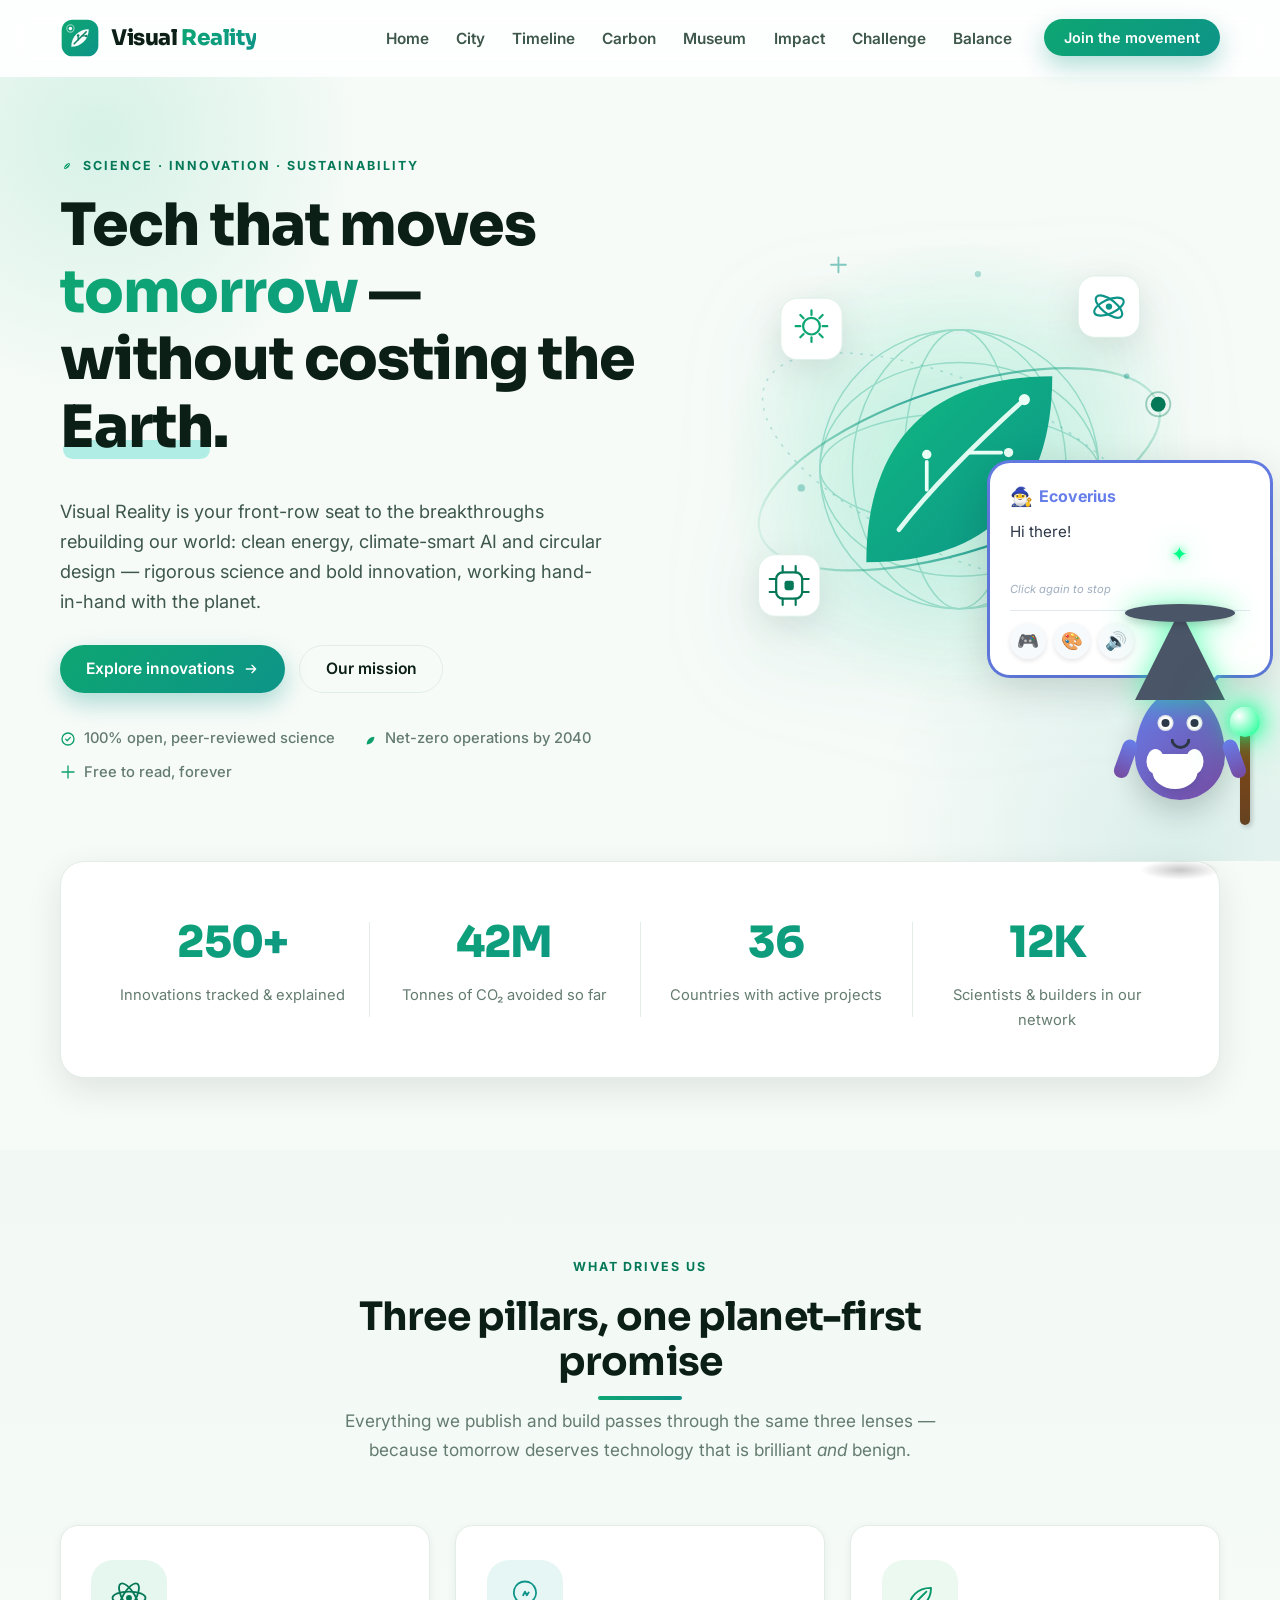
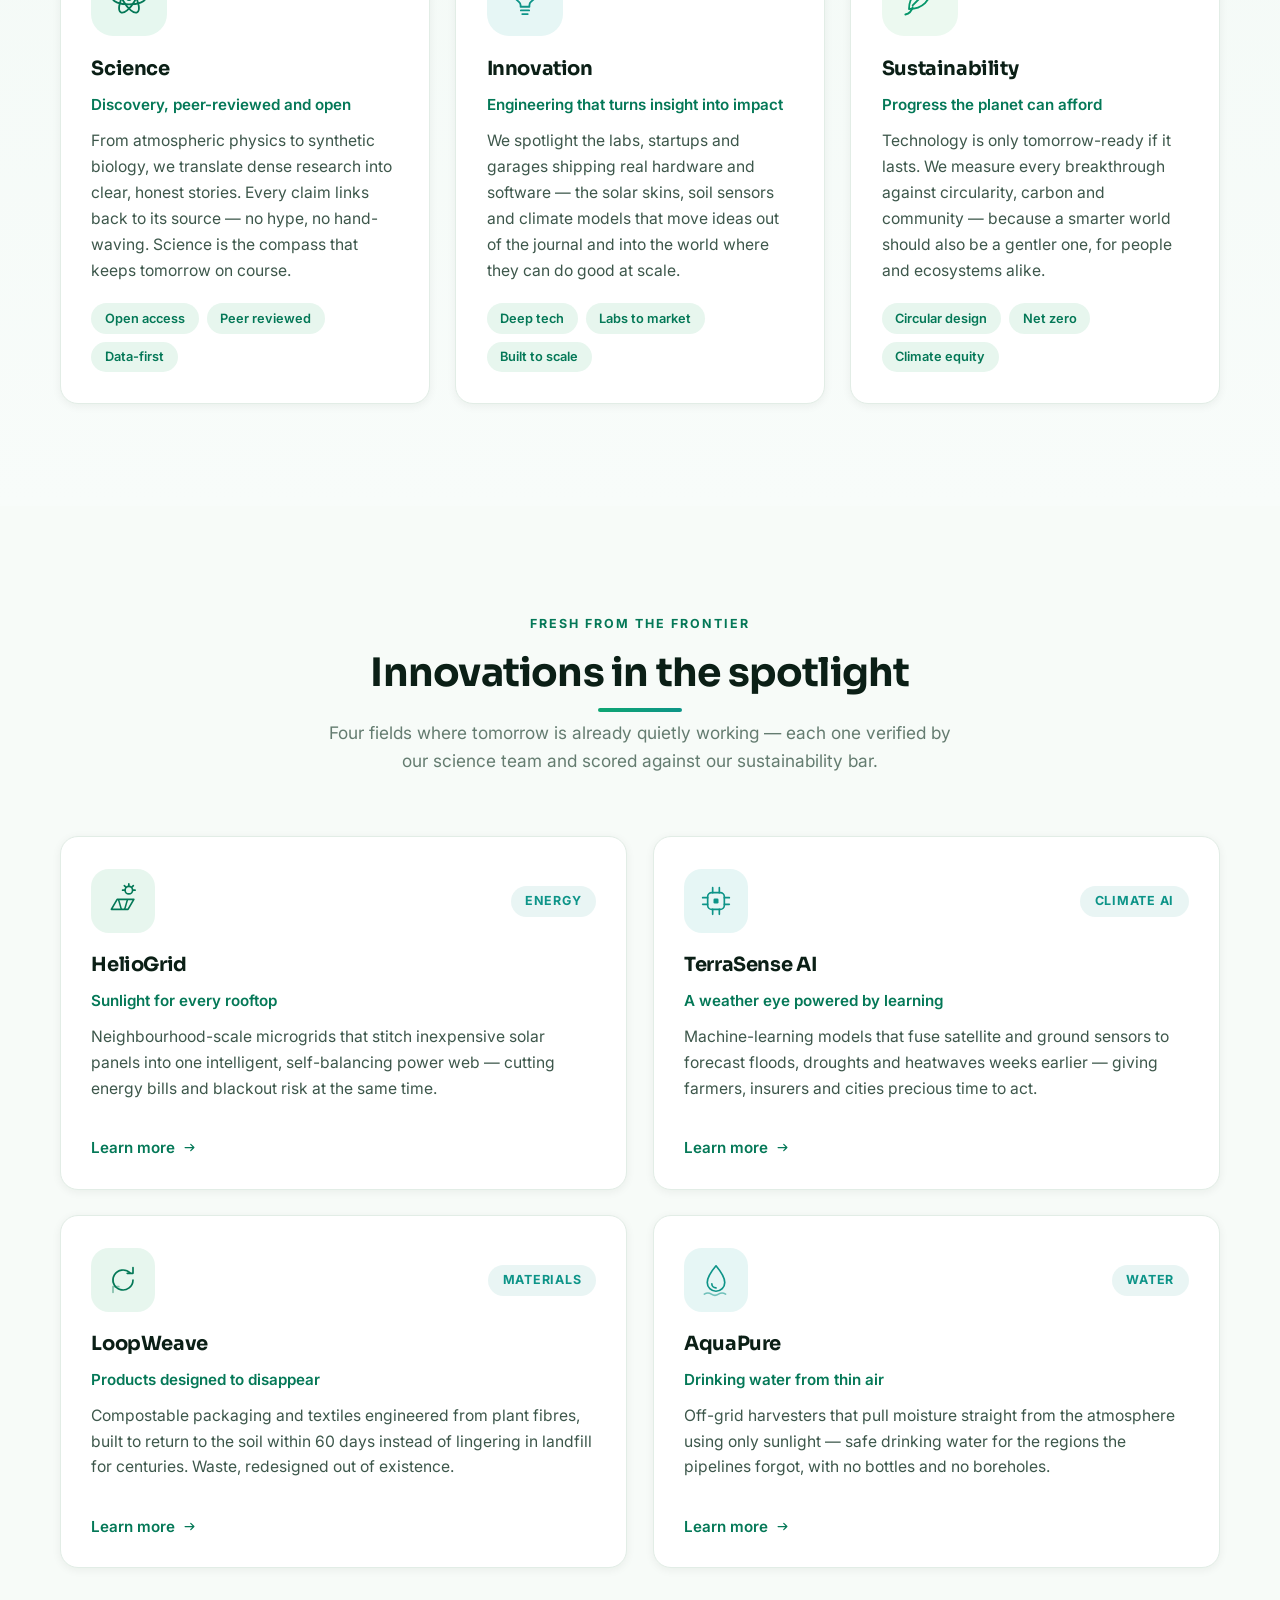
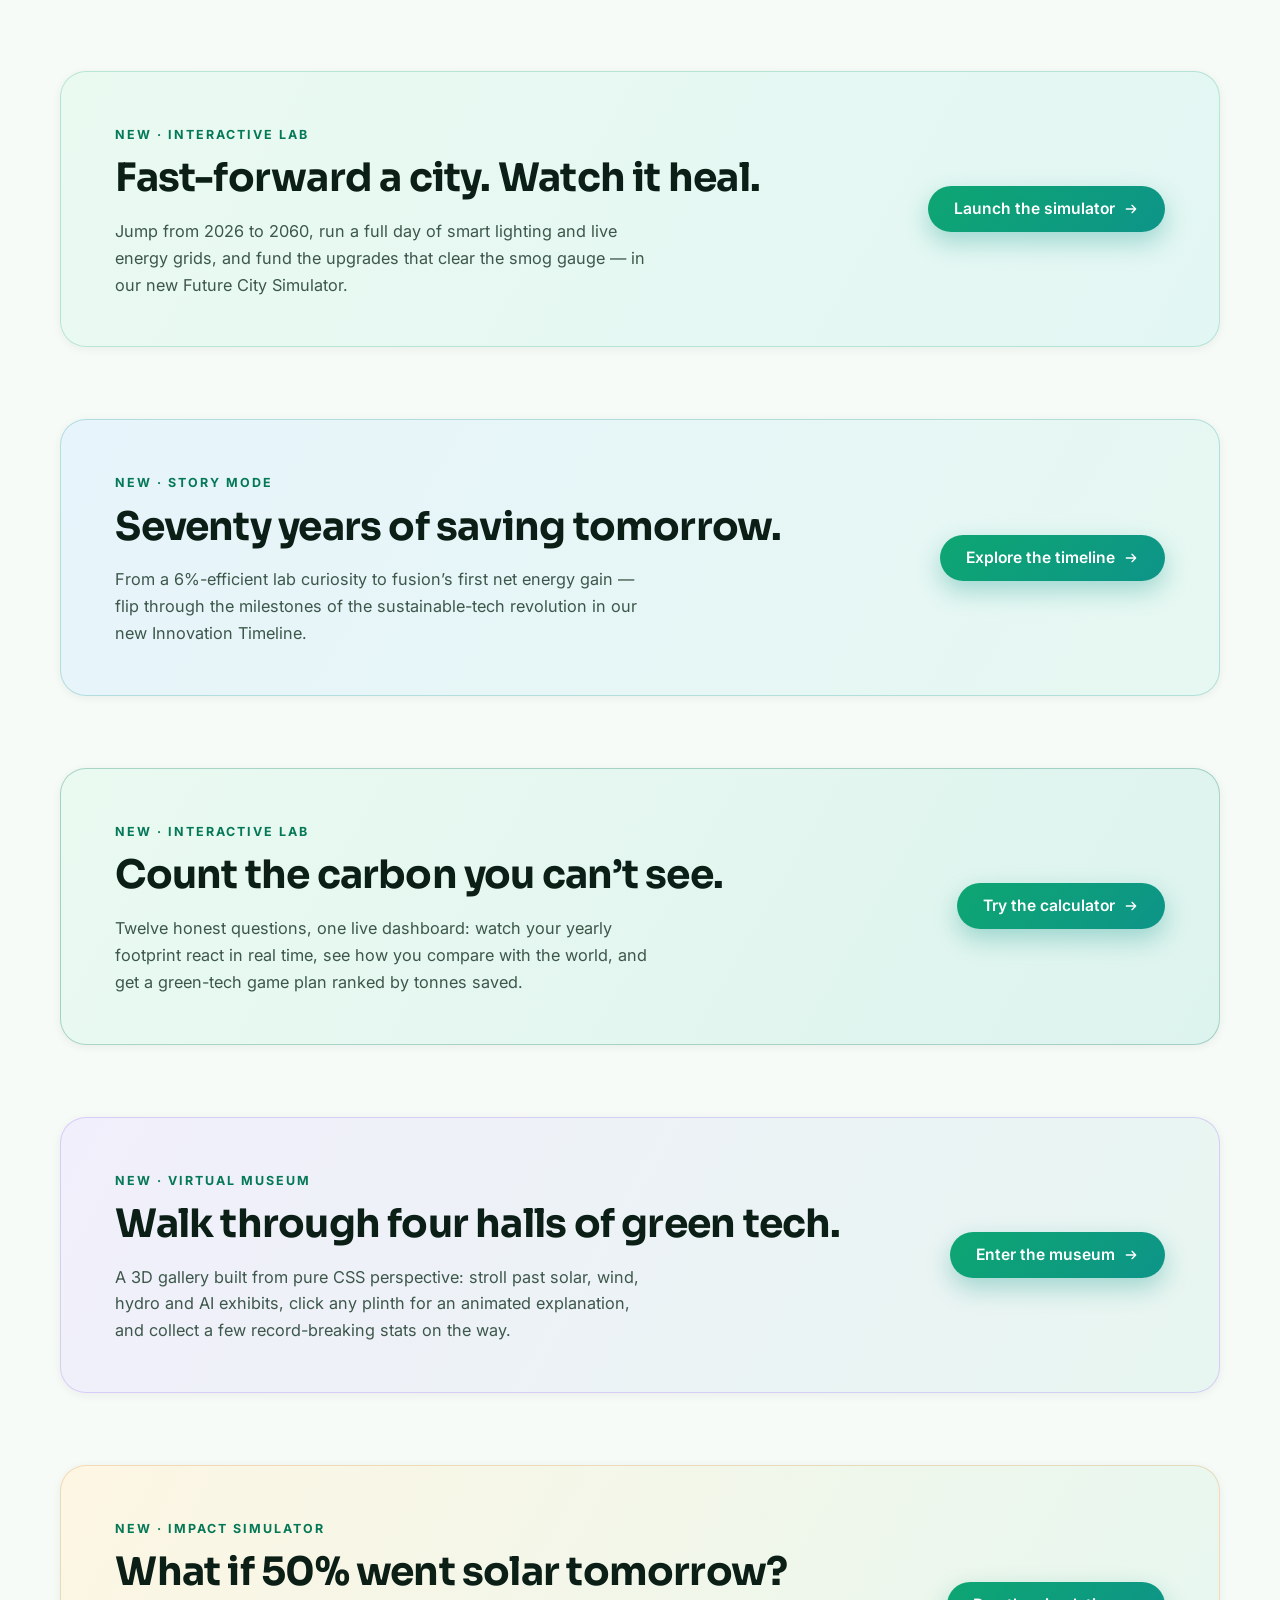
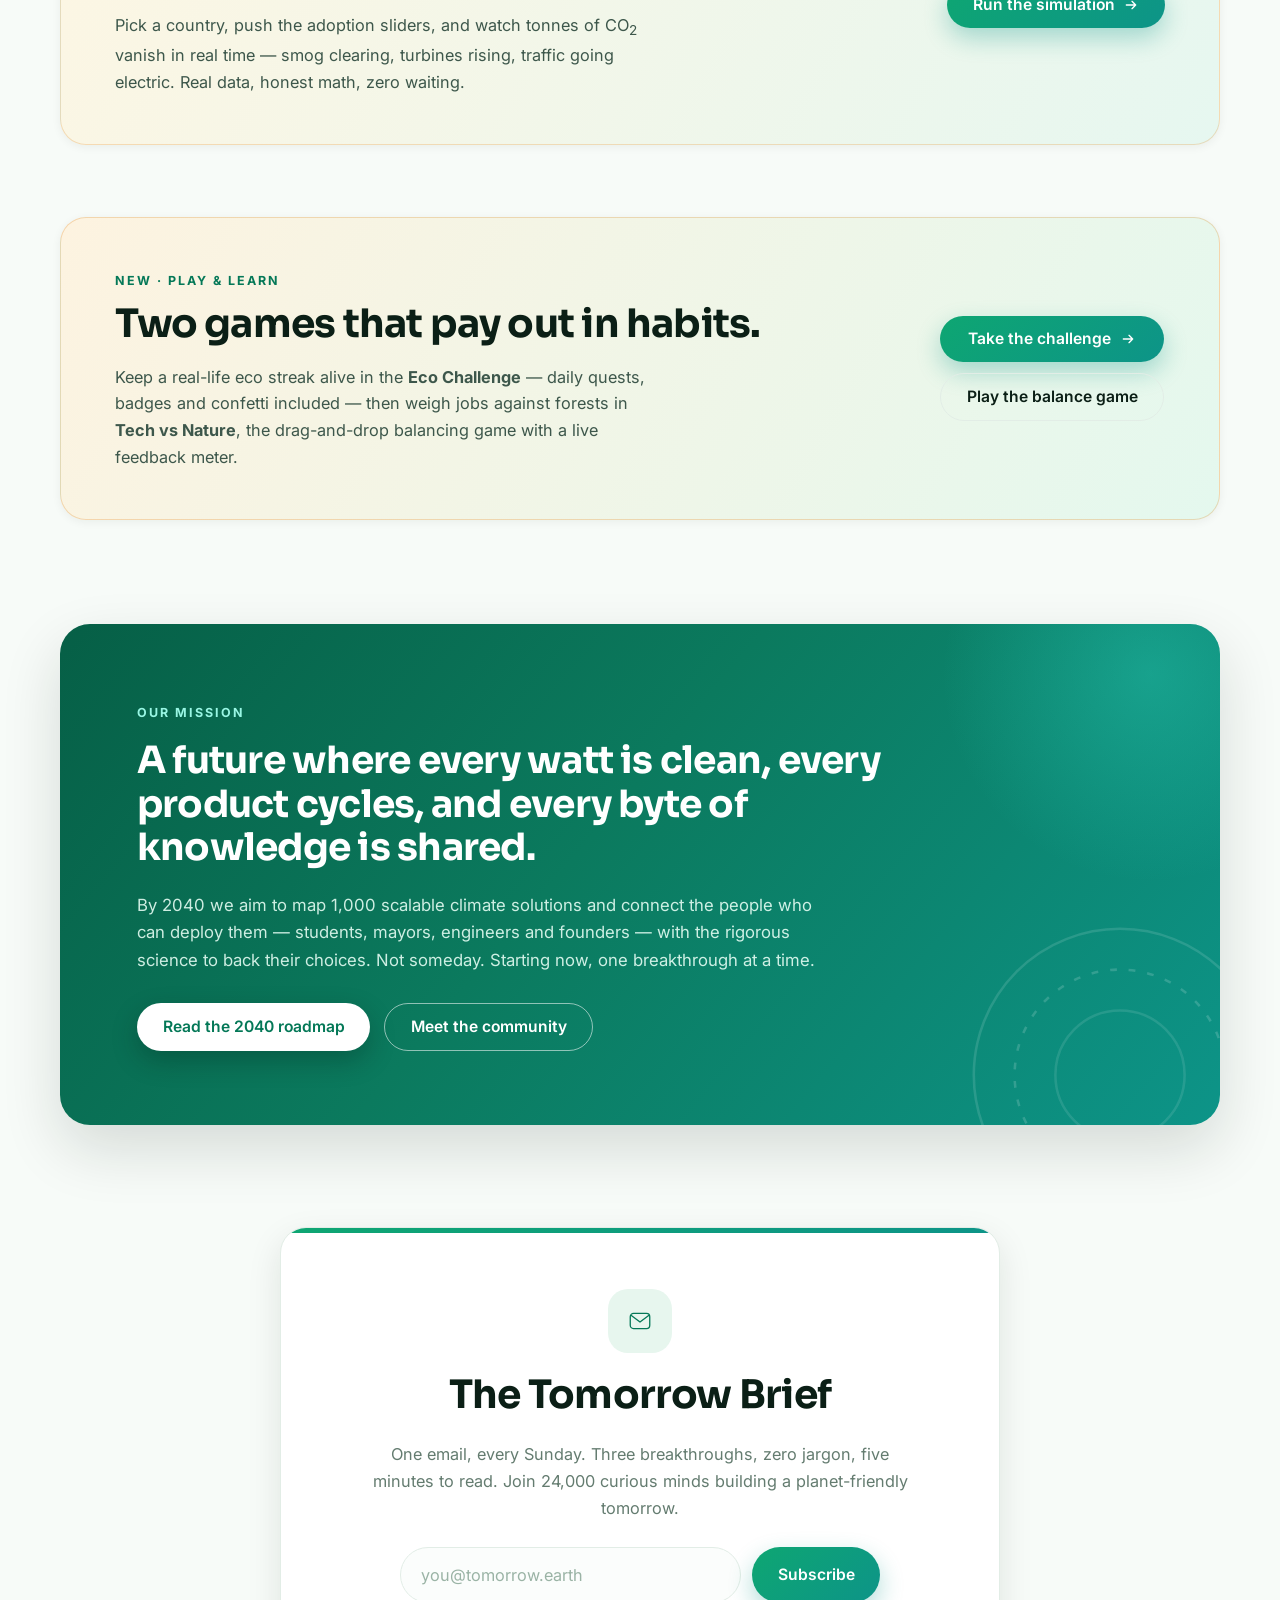
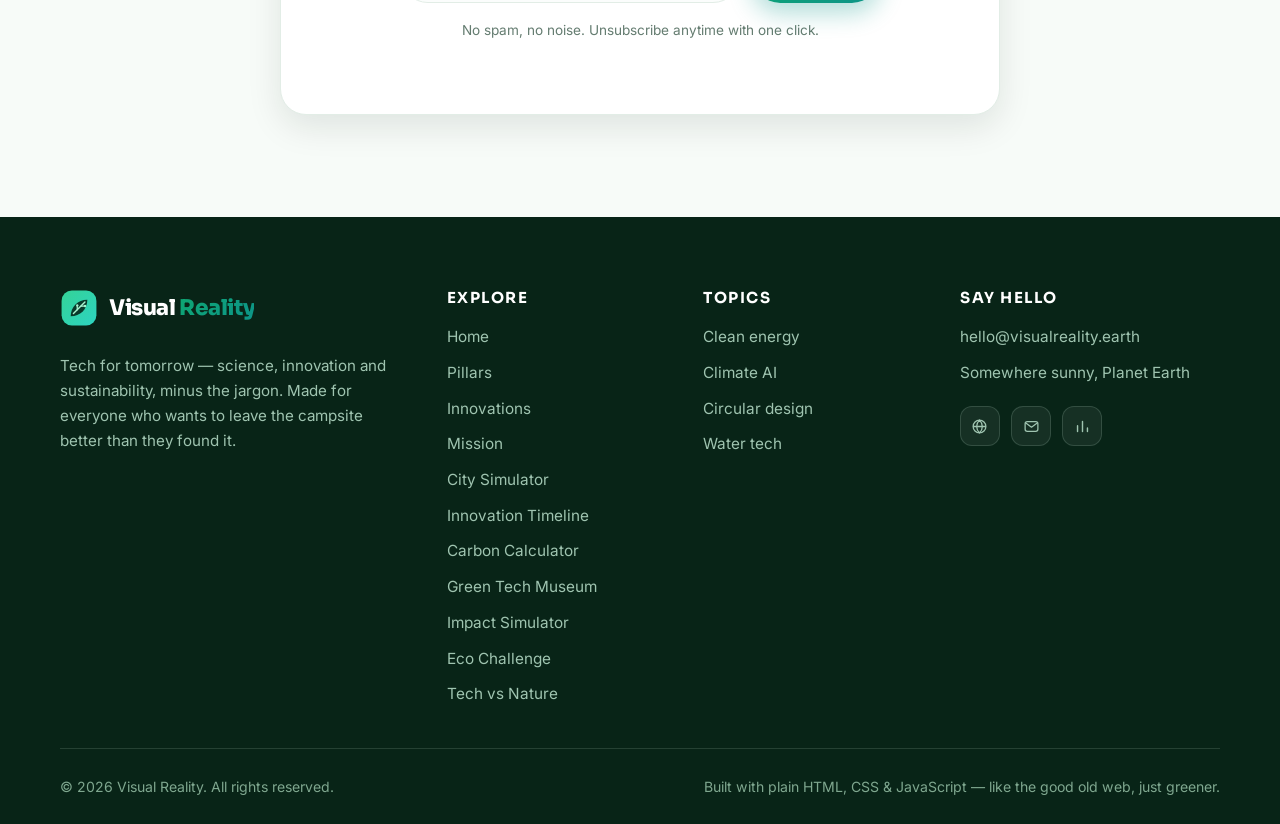
==== public/index.html @ 20e4c76c "3e836462-133b-4c48-84b1-f212361a6a3c" ====
<!DOCTYPE html>
<html lang="en">
<head>
  <meta charset="UTF-8" />
  <meta name="viewport" content="width=device-width, initial-scale=1.0" />
  <title>Visual Reality — Tech for Tomorrow | Science, Innovation &amp; Sustainability</title>
  <meta name="description" content="Visual Reality spotlights the breakthroughs in clean energy, climate-smart AI and circular design where science, innovation and sustainability meet. Tech for tomorrow — without costing the Earth." />
  <link rel="icon" href="data:image/svg+xml,%3Csvg xmlns='http://www.w3.org/2000/svg' viewBox='0 0 48 48'%3E%3Cdefs%3E%3ClinearGradient id='g' x1='4' y1='4' x2='44' y2='44' gradientUnits='userSpaceOnUse'%3E%3Cstop stop-color='%230ea672'/%3E%3Cstop offset='1' stop-color='%230d9488'/%3E%3C/linearGradient%3E%3C/defs%3E%3Crect x='2' y='2' width='44' height='44' rx='13' fill='url(%23g)'/%3E%3Cpath d='M13.5 34.5C13.5 22.5 22.5 13.5 34.5 13.5C34.5 25.5 25.5 34.5 13.5 34.5Z' fill='%23ffffff'/%3E%3Cpath d='M17 31C21.5 26.5 27 21 31.5 16.5' stroke='%230b8266' stroke-width='1.8' stroke-linecap='round' fill='none'/%3E%3Cpath d='M21.8 26.2V22.4' stroke='%230b8266' stroke-width='1.6' stroke-linecap='round'/%3E%3Ccircle cx='21.8' cy='20.9' r='1.5' fill='%230b8266'/%3E%3Cpath d='M26.5 21.5H30' stroke='%230b8266' stroke-width='1.6' stroke-linecap='round'/%3E%3Ccircle cx='31.6' cy='21.5' r='1.5' fill='%230b8266'/%3E%3C/svg%3E" />
  <link rel="preconnect" href="https://fonts.googleapis.com" />
  <link rel="preconnect" href="https://fonts.gstatic.com" crossorigin />
  <link href="https://fonts.googleapis.com/css2?family=Inter:wght@400;500;600;700&family=Sora:wght@600;700;800&display=swap" rel="stylesheet" />
  <link rel="stylesheet" href="styles.css" />
  <link rel="stylesheet" href="wizard.css" />
</head>
<body>
  <a class="skip-link" href="#main">Skip to content</a>

  <!-- ======= HEADER ======= -->
  <header class="site-header" id="top">
    <nav class="nav container" aria-label="Main navigation">
      <a class="brand" href="#home" aria-label="Visual Reality home">
        <svg class="logo-mark" width="40" height="40" viewBox="0 0 48 48" fill="none" xmlns="http://www.w3.org/2000/svg" role="img" aria-label="Visual Reality logo — a leaf with circuit veins">
          <defs>
            <linearGradient id="lgBadge" x1="4" y1="4" x2="44" y2="44" gradientUnits="userSpaceOnUse">
              <stop stop-color="#0ea672"/>
              <stop offset="1" stop-color="#0d9488"/>
            </linearGradient>
          </defs>
          <rect x="2" y="2" width="44" height="44" rx="13" fill="url(#lgBadge)"/>
          <path d="M13.5 34.5C13.5 22.5 22.5 13.5 34.5 13.5C34.5 25.5 25.5 34.5 13.5 34.5Z" fill="#ffffff" fill-opacity="0.96"/>
          <path d="M17 31C21.5 26.5 27 21 31.5 16.5" stroke="#0b8266" stroke-width="1.8" stroke-linecap="round" fill="none"/>
          <path d="M21.8 26.2V22.4" stroke="#0b8266" stroke-width="1.6" stroke-linecap="round"/>
          <circle cx="21.8" cy="20.9" r="1.5" fill="#0b8266"/>
          <path d="M26.5 21.5H30" stroke="#0b8266" stroke-width="1.6" stroke-linecap="round"/>
          <circle cx="31.6" cy="21.5" r="1.5" fill="#0b8266"/>
          <circle cx="12.5" cy="12.5" r="2.1" fill="#ffffff"/>
          <circle cx="12.5" cy="12.5" r="4.4" stroke="#ffffff" stroke-opacity="0.55" stroke-width="1.3"/>
        </svg>
        <span class="brand-name">Visual <em>Reality</em></span>
      </a>

      <button class="nav-toggle" type="button" aria-expanded="false" aria-controls="nav-menu" aria-label="Open menu">
        <span class="nav-toggle-bar"></span>
        <span class="nav-toggle-bar"></span>
        <span class="nav-toggle-bar"></span>
      </button>

      <div class="nav-menu" id="nav-menu">
        <ul class="nav-links">
          <li><a href="#home" class="nav-link">Home</a></li>
          <li><a href="city.html" class="nav-link">City</a></li>
          <li><a href="timeline.html" class="nav-link">Timeline</a></li>
          <li><a href="carbon.html" class="nav-link">Carbon</a></li>
          <li><a href="museum.html" class="nav-link">Museum</a></li>
          <li><a href="impact.html" class="nav-link">Impact</a></li>
          <li><a href="challenge.html" class="nav-link">Challenge</a></li>
          <li><a href="balance.html" class="nav-link">Balance</a></li>
        </ul>
        <a href="#subscribe" class="btn btn-primary btn-sm nav-cta">Join the movement</a>
      </div>
    </nav>
  </header>

  <main id="main">
    <!-- ======= HERO ======= -->
    <section class="hero" id="home">
      <div class="container hero-grid">
        <div class="hero-copy">
          <p class="eyebrow reveal">
            <svg width="14" height="14" viewBox="0 0 48 48" fill="none" aria-hidden="true"><path d="M13.5 34.5C13.5 22.5 22.5 13.5 34.5 13.5C34.5 25.5 25.5 34.5 13.5 34.5Z" fill="#0e9f6e"/><path d="M17 31C21.5 26.5 27 21 31.5 16.5" stroke="#ffffff" stroke-width="2.4" stroke-linecap="round" fill="none"/></svg>
            Science &middot; Innovation &middot; Sustainability
          </p>
          <h1 class="reveal" style="--d:.06s">
            Tech that moves <span class="grad-text">tomorrow</span> &mdash; without costing the <span class="accent-underline">Earth</span>.
          </h1>
          <p class="lead reveal" style="--d:.12s">
            Visual Reality is your front-row seat to the breakthroughs rebuilding our world:
            clean energy, climate-smart AI and circular design &mdash; rigorous science and
            bold innovation, working hand-in-hand with the planet.
          </p>
          <div class="hero-actions reveal" style="--d:.18s">
            <a href="#innovations" class="btn btn-primary">
              Explore innovations
              <svg width="16" height="16" viewBox="0 0 24 24" fill="none" aria-hidden="true"><path d="M5 12h14m0 0-5.5-5.5M19 12l-5.5 5.5" stroke="currentColor" stroke-width="2" stroke-linecap="round" stroke-linejoin="round"/></svg>
            </a>
            <a href="#mission" class="btn btn-ghost">Our mission</a>
          </div>
          <ul class="hero-facts reveal" style="--d:.24s">
            <li>
              <svg width="16" height="16" viewBox="0 0 24 24" fill="none" aria-hidden="true"><circle cx="12" cy="12" r="9" stroke="#0e9f6e" stroke-width="2"/><path d="m8.5 12.2 2.4 2.4 4.6-5" stroke="#0e9f6e" stroke-width="2" stroke-linecap="round" stroke-linejoin="round"/></svg>
              100% open, peer-reviewed science
            </li>
            <li>
              <svg width="16" height="16" viewBox="0 0 24 24" fill="none" aria-hidden="true"><path d="M13.5 34.5C13.5 22.5 22.5 13.5 34.5 13.5C34.5 25.5 25.5 34.5 13.5 34.5Z" fill="#0e9f6e" transform="scale(0.55) translate(2 2)"/></svg>
              Net-zero operations by 2040
            </li>
            <li>
              <svg width="16" height="16" viewBox="0 0 24 24" fill="none" aria-hidden="true"><path d="M12 3v18M3 12h18" stroke="#0e9f6e" stroke-width="2" stroke-linecap="round"/></svg>
              Free to read, forever
            </li>
          </ul>
        </div>

        <!-- Animated hero illustration -->
        <div class="hero-art reveal" style="--d:.15s" aria-hidden="true">
          <svg class="hero-svg" viewBox="0 0 560 560" fill="none" xmlns="http://www.w3.org/2000/svg">
            <defs>
              <radialGradient id="heroGlow" cx="0.5" cy="0.5" r="0.5">
                <stop stop-color="#b8f2dc" stop-opacity="0.85"/>
                <stop offset="1" stop-color="#b8f2dc" stop-opacity="0"/>
              </radialGradient>
              <linearGradient id="heroLeaf" x1="180" y1="180" x2="380" y2="380" gradientUnits="userSpaceOnUse">
                <stop stop-color="#10b981"/>
                <stop offset="1" stop-color="#0d9488"/>
              </linearGradient>
              <linearGradient id="heroRing" x1="55" y1="280" x2="505" y2="280" gradientUnits="userSpaceOnUse">
                <stop stop-color="#0ea672" stop-opacity="0.1"/>
                <stop offset="0.5" stop-color="#0d9488" stop-opacity="0.85"/>
                <stop offset="1" stop-color="#0ea672" stop-opacity="0.2"/>
              </linearGradient>
            </defs>

            <!-- glow -->
            <circle cx="280" cy="280" r="255" fill="url(#heroGlow)"/>

            <!-- globe wireframe -->
            <g stroke="#8fd8c3" stroke-width="1.6" fill="none" opacity="0.9">
              <circle cx="280" cy="280" r="150"/>
              <ellipse cx="280" cy="280" rx="60" ry="150"/>
              <ellipse cx="280" cy="280" rx="115" ry="150"/>
              <ellipse cx="280" cy="280" rx="150" ry="60"/>
              <ellipse cx="280" cy="280" rx="150" ry="115"/>
            </g>

            <!-- static faint orbit -->
            <ellipse cx="280" cy="280" rx="228" ry="92" transform="rotate(24 280 280)" stroke="#0d9488" stroke-opacity="0.25" stroke-width="1.6" stroke-dasharray="3 8"/>

            <!-- big leaf -->
            <g>
              <path d="M180 380C180 250 250 180 380 180C380 310 310 380 180 380Z" fill="url(#heroLeaf)"/>
              <path d="M215 345C250 300 300 250 350 205" stroke="#eafff6" stroke-width="5" stroke-linecap="round" fill="none" opacity="0.95"/>
              <path d="M245 302V272" stroke="#eafff6" stroke-width="4" stroke-linecap="round"/>
              <circle cx="245" cy="264" r="5" fill="#eafff6"/>
              <path d="M290 262H325" stroke="#eafff6" stroke-width="4" stroke-linecap="round"/>
              <circle cx="333" cy="262" r="5" fill="#eafff6"/>
              <circle cx="350" cy="205" r="6" fill="#eafff6"/>
            </g>

            <!-- spinning orbit + satellite -->
            <g class="hero-orbit">
              <ellipse cx="280" cy="280" rx="225" ry="88" transform="rotate(-18 280 280)" stroke="url(#heroRing)" stroke-width="2.4" fill="none"/>
              <circle cx="494" cy="210" r="8" fill="#047857"/>
              <circle cx="494" cy="210" r="13" stroke="#047857" stroke-opacity="0.35" stroke-width="2"/>
            </g>

            <!-- floating chips -->
            <g transform="translate(88 96)">
              <g class="chip float-a">
                <rect x="0" y="0" width="66" height="66" rx="18" fill="#ffffff" stroke="#dcefe6"/>
                <circle cx="33" cy="30" r="9" stroke="#0ea672" stroke-width="2.4" fill="none"/>
                <path d="M33 13v5M33 42v5M16 30h5M45 30h5M21 18l3.5 3.5M41.5 38.5 45 42M45 18l-3.5 3.5M24.5 38.5 21 42" stroke="#0ea672" stroke-width="2.4" stroke-linecap="round"/>
              </g>
            </g>
            <g transform="translate(408 72)">
              <g class="chip float-b">
                <rect x="0" y="0" width="66" height="66" rx="18" fill="#ffffff" stroke="#dcefe6"/>
                <ellipse cx="33" cy="33" rx="17" ry="7.5" stroke="#0d9488" stroke-width="2.3" fill="none" transform="rotate(-24 33 33)"/>
                <ellipse cx="33" cy="33" rx="17" ry="7.5" stroke="#0d9488" stroke-width="2.3" fill="none" transform="rotate(38 33 33)"/>
                <circle cx="33" cy="33" r="3.4" fill="#0d9488"/>
              </g>
            </g>
            <g transform="translate(64 372)">
              <g class="chip float-c">
                <rect x="0" y="0" width="66" height="66" rx="18" fill="#ffffff" stroke="#dcefe6"/>
                <rect x="19" y="19" width="28" height="28" rx="7" stroke="#047857" stroke-width="2.4" fill="none"/>
                <rect x="28" y="28" width="10" height="10" rx="2.5" fill="#047857"/>
                <path d="M26 19v-7M40 19v-7M26 47v7M40 47v7M19 26h-7M19 40h-7M47 26h7M47 40h7" stroke="#047857" stroke-width="2.3" stroke-linecap="round"/>
              </g>
            </g>
            <g transform="translate(428 396)">
              <g class="chip float-a" style="animation-delay:-2.4s">
                <rect x="0" y="0" width="66" height="66" rx="18" fill="#ffffff" stroke="#dcefe6"/>
                <path d="M33 15C33 15 21.5 28 21.5 35.5a11.5 11.5 0 0 0 23 0C44.5 28 33 15 33 15Z" stroke="#0ea672" stroke-width="2.4" fill="none" stroke-linejoin="round"/>
                <path d="M27.5 37a5.5 5.5 0 0 0 5.5 5.5" stroke="#0ea672" stroke-width="2.3" stroke-linecap="round"/>
              </g>
            </g>

            <!-- sparkles -->
            <g class="sparkles" fill="#0d9488">
              <path d="M150 60h0M150 52v16M142 60h16" stroke="#0d9488" stroke-width="2" stroke-linecap="round" opacity="0.5"/>
              <path d="M470 320v14M463 327h14" stroke="#0d9488" stroke-width="2" stroke-linecap="round" opacity="0.4"/>
              <circle cx="110" cy="300" r="4" opacity="0.35"/>
              <circle cx="460" cy="180" r="3" opacity="0.4"/>
              <circle cx="300" cy="70" r="3.4" opacity="0.3"/>
            </g>
          </svg>
        </div>
      </div>
    </section>

    <!-- ======= STATS ======= -->
    <section class="stats" aria-label="Visual Reality in numbers">
      <div class="container">
        <div class="stats-card reveal">
          <div class="stat">
            <span class="stat-num" data-count-to="250" data-suffix="+">0</span>
            <span class="stat-label">Innovations tracked &amp; explained</span>
          </div>
          <div class="stat">
            <span class="stat-num" data-count-to="42" data-suffix="M">0</span>
            <span class="stat-label">Tonnes of CO&#8322; avoided so far</span>
          </div>
          <div class="stat">
            <span class="stat-num" data-count-to="36" data-suffix="">0</span>
            <span class="stat-label">Countries with active projects</span>
          </div>
          <div class="stat">
            <span class="stat-num" data-count-to="12" data-suffix="K">0</span>
            <span class="stat-label">Scientists &amp; builders in our network</span>
          </div>
        </div>
      </div>
    </section>

    <!-- ======= PILLARS ======= -->
    <section class="pillars section section-alt" id="pillars">
      <div class="container">
        <div class="section-head reveal">
          <p class="eyebrow">What drives us</p>
          <h2>Three pillars, one planet-first promise</h2>
          <p class="section-sub">
            Everything we publish and build passes through the same three lenses &mdash;
            because tomorrow deserves technology that is brilliant <em>and</em> benign.
          </p>
        </div>

        <div class="pillars-grid">
          <article class="pillar-card reveal">
            <div class="pillar-icon icon-science">
              <svg width="44" height="44" viewBox="0 0 48 48" fill="none" aria-hidden="true">
                <ellipse cx="24" cy="24" rx="18" ry="7" stroke="currentColor" stroke-width="2"/>
                <ellipse cx="24" cy="24" rx="18" ry="7" stroke="currentColor" stroke-width="2" transform="rotate(60 24 24)"/>
                <ellipse cx="24" cy="24" rx="18" ry="7" stroke="currentColor" stroke-width="2" transform="rotate(120 24 24)"/>
                <circle cx="24" cy="24" r="3.2" fill="currentColor"/>
              </svg>
            </div>
            <h3>Science</h3>
            <p class="pillar-kicker">Discovery, peer-reviewed and open</p>
            <p>
              From atmospheric physics to synthetic biology, we translate dense research
              into clear, honest stories. Every claim links back to its source &mdash; no hype,
              no hand-waving. Science is the compass that keeps tomorrow on course.
            </p>
            <ul class="tag-row" aria-label="Science topics">
              <li>Open access</li>
              <li>Peer reviewed</li>
              <li>Data-first</li>
            </ul>
          </article>

          <article class="pillar-card reveal" style="--d:.1s">
            <div class="pillar-icon icon-innovation">
              <svg width="44" height="44" viewBox="0 0 48 48" fill="none" aria-hidden="true">
                <path d="M24 6a12 12 0 0 1 6.8 21.9c-1.3.9-2 2.4-2 4v1.6h-9.6V32c0-1.6-.7-3.1-2-4A12 12 0 0 1 24 6Z" stroke="currentColor" stroke-width="2" stroke-linejoin="round"/>
                <path d="M19.5 37.5h9M21 41.5h6" stroke="currentColor" stroke-width="2" stroke-linecap="round"/>
                <path d="m22 21 2-4 2 4 2-3" stroke="currentColor" stroke-width="2" stroke-linecap="round" stroke-linejoin="round"/>
              </svg>
            </div>
            <h3>Innovation</h3>
            <p class="pillar-kicker">Engineering that turns insight into impact</p>
            <p>
              We spotlight the labs, startups and garages shipping real hardware and
              software &mdash; the solar skins, soil sensors and climate models that move ideas
              out of the journal and into the world where they can do good at scale.
            </p>
            <ul class="tag-row" aria-label="Innovation topics">
              <li>Deep tech</li>
              <li>Labs to market</li>
              <li>Built to scale</li>
            </ul>
          </article>

          <article class="pillar-card reveal" style="--d:.2s">
            <div class="pillar-icon icon-sustain">
              <svg width="44" height="44" viewBox="0 0 48 48" fill="none" aria-hidden="true">
                <path d="M12 36C12 22.7 21.3 13 36 13C36 26.3 26.7 36 12 36Z" stroke="currentColor" stroke-width="2" stroke-linejoin="round"/>
                <path d="M16 32C20.5 27.5 26 22 31 17" stroke="currentColor" stroke-width="2" stroke-linecap="round"/>
                <path d="M8 42c4-1 7-4 8-8" stroke="currentColor" stroke-width="2" stroke-linecap="round"/>
              </svg>
            </div>
            <h3>Sustainability</h3>
            <p class="pillar-kicker">Progress the planet can afford</p>
            <p>
              Technology is only tomorrow-ready if it lasts. We measure every breakthrough
              against circularity, carbon and community &mdash; because a smarter world should
              also be a gentler one, for people and ecosystems alike.
            </p>
            <ul class="tag-row" aria-label="Sustainability topics">
              <li>Circular design</li>
              <li>Net zero</li>
              <li>Climate equity</li>
            </ul>
          </article>
        </div>
      </div>
    </section>

    <!-- ======= INNOVATIONS ======= -->
    <section class="innovations section" id="innovations">
      <div class="container">
        <div class="section-head reveal">
          <p class="eyebrow">Fresh from the frontier</p>
          <h2>Innovations in the spotlight</h2>
          <p class="section-sub">
            Four fields where tomorrow is already quietly working &mdash; each one
            verified by our science team and scored against our sustainability bar.
          </p>
        </div>

        <div class="innovations-grid">
          <article class="innov-card reveal">
            <div class="innov-top">
              <span class="innov-icon">
                <svg width="40" height="40" viewBox="0 0 48 48" fill="none" aria-hidden="true">
                  <path d="M10 34 17 22h20l-7 12H10Z" stroke="currentColor" stroke-width="2" stroke-linejoin="round"/>
                  <path d="M18.5 22 22 34M29.5 22 26 34" stroke="currentColor" stroke-width="1.8"/>
                  <circle cx="31" cy="11" r="4.5" stroke="currentColor" stroke-width="2"/>
                  <path d="M31 3.5V6M38.5 11H36M26 11h-2.5M36.4 5.6l-1.8 1.8M25.6 5.6l1.8 1.8" stroke="currentColor" stroke-width="2" stroke-linecap="round"/>
                </svg>
              </span>
              <span class="innov-tag">Energy</span>
            </div>
            <h3>HelioGrid</h3>
            <p class="innov-kicker">Sunlight for every rooftop</p>
            <p>
              Neighbourhood-scale microgrids that stitch inexpensive solar panels into one
              intelligent, self-balancing power web &mdash; cutting energy bills and blackout
              risk at the same time.
            </p>
            <a href="#subscribe" class="text-link" aria-label="Learn more about HelioGrid in the Tomorrow Brief">Learn more
              <svg width="15" height="15" viewBox="0 0 24 24" fill="none" aria-hidden="true"><path d="M5 12h14m0 0-5-5m5 5-5 5" stroke="currentColor" stroke-width="2" stroke-linecap="round" stroke-linejoin="round"/></svg>
            </a>
          </article>

          <article class="innov-card reveal" style="--d:.08s">
            <div class="innov-top">
              <span class="innov-icon">
                <svg width="40" height="40" viewBox="0 0 48 48" fill="none" aria-hidden="true">
                  <rect x="14" y="14" width="20" height="20" rx="5" stroke="currentColor" stroke-width="2"/>
                  <rect x="21" y="21" width="6" height="6" rx="1.5" fill="currentColor"/>
                  <path d="M20 14V8M28 14V8M20 40v-6M28 40v-6M14 20H8M14 28H8M40 20h-6M40 28h-6" stroke="currentColor" stroke-width="2" stroke-linecap="round"/>
                </svg>
              </span>
              <span class="innov-tag">Climate AI</span>
            </div>
            <h3>TerraSense AI</h3>
            <p class="innov-kicker">A weather eye powered by learning</p>
            <p>
              Machine-learning models that fuse satellite and ground sensors to forecast
              floods, droughts and heatwaves weeks earlier &mdash; giving farmers, insurers and
              cities precious time to act.
            </p>
            <a href="#subscribe" class="text-link" aria-label="Learn more about TerraSense AI in the Tomorrow Brief">Learn more
              <svg width="15" height="15" viewBox="0 0 24 24" fill="none" aria-hidden="true"><path d="M5 12h14m0 0-5-5m5 5-5 5" stroke="currentColor" stroke-width="2" stroke-linecap="round" stroke-linejoin="round"/></svg>
            </a>
          </article>

          <article class="innov-card reveal" style="--d:.16s">
            <div class="innov-top">
              <span class="innov-icon">
                <svg width="40" height="40" viewBox="0 0 48 48" fill="none" aria-hidden="true">
                  <path d="M36 24a12 12 0 1 1-3.5-8.5" stroke="currentColor" stroke-width="2" stroke-linecap="round"/>
                  <path d="M36 9v7h-7" stroke="currentColor" stroke-width="2" stroke-linecap="round" stroke-linejoin="round"/>
                  <path d="M12 24a12 12 0 0 0 3.5 8.5" stroke="currentColor" stroke-width="2" stroke-linecap="round" opacity="0.45"/>
                  <path d="M12 39v-7h7" stroke="currentColor" stroke-width="2" stroke-linecap="round" stroke-linejoin="round" opacity="0.45"/>
                </svg>
              </span>
              <span class="innov-tag">Materials</span>
            </div>
            <h3>LoopWeave</h3>
            <p class="innov-kicker">Products designed to disappear</p>
            <p>
              Compostable packaging and textiles engineered from plant fibres, built to
              return to the soil within 60 days instead of lingering in landfill for
              centuries. Waste, redesigned out of existence.
            </p>
            <a href="#subscribe" class="text-link" aria-label="Learn more about LoopWeave in the Tomorrow Brief">Learn more
              <svg width="15" height="15" viewBox="0 0 24 24" fill="none" aria-hidden="true"><path d="M5 12h14m0 0-5-5m5 5-5 5" stroke="currentColor" stroke-width="2" stroke-linecap="round" stroke-linejoin="round"/></svg>
            </a>
          </article>

          <article class="innov-card reveal" style="--d:.24s">
            <div class="innov-top">
              <span class="innov-icon">
                <svg width="40" height="40" viewBox="0 0 48 48" fill="none" aria-hidden="true">
                  <path d="M24 7C24 7 13.5 19.5 13.5 27a10.5 10.5 0 0 0 21 0C34.5 19.5 24 7 24 7Z" stroke="currentColor" stroke-width="2" stroke-linejoin="round"/>
                  <path d="M19 28.5a5 5 0 0 0 5 5" stroke="currentColor" stroke-width="2" stroke-linecap="round"/>
                  <path d="M10 41c2.8-1.8 5.7-1.8 8.5 0 2.8 1.8 5.7 1.8 8.5 0 2.8-1.8 5.7-1.8 8.5 0" stroke="currentColor" stroke-width="2" stroke-linecap="round" opacity="0.55"/>
                </svg>
              </span>
              <span class="innov-tag">Water</span>
            </div>
            <h3>AquaPure</h3>
            <p class="innov-kicker">Drinking water from thin air</p>
            <p>
              Off-grid harvesters that pull moisture straight from the atmosphere using
              only sunlight &mdash; safe drinking water for the regions the pipelines forgot,
              with no bottles and no boreholes.
            </p>
            <a href="#subscribe" class="text-link" aria-label="Learn more about AquaPure in the Tomorrow Brief">Learn more
              <svg width="15" height="15" viewBox="0 0 24 24" fill="none" aria-hidden="true"><path d="M5 12h14m0 0-5-5m5 5-5 5" stroke="currentColor" stroke-width="2" stroke-linecap="round" stroke-linejoin="round"/></svg>
            </a>
          </article>
        </div>
      </div>
    </section>

    <!-- ======= SIMULATOR BANNER ======= -->
    <section class="sim-banner">
      <div class="container">
        <div class="sim-banner-inner reveal">
          <div class="sim-banner-copy">
            <p class="eyebrow">New &middot; Interactive lab</p>
            <h2>Fast-forward a city. Watch it heal.</h2>
            <p>
              Jump from 2026 to 2060, run a full day of smart lighting and live
              energy grids, and fund the upgrades that clear the smog gauge &mdash;
              in our new Future City Simulator.
            </p>
          </div>
          <a class="btn btn-primary sim-banner-btn" href="city.html">
            Launch the simulator
            <svg width="16" height="16" viewBox="0 0 24 24" fill="none" aria-hidden="true"><path d="M5 12h14m0 0-5.5-5.5M19 12l-5.5 5.5" stroke="currentColor" stroke-width="2" stroke-linecap="round" stroke-linejoin="round"/></svg>
          </a>
        </div>
      </div>
    </section>

    <!-- ======= TIMELINE BANNER ======= -->
    <section class="sim-banner tl-banner">
      <div class="container">
        <div class="sim-banner-inner tl-banner-inner reveal">
          <div class="sim-banner-copy">
            <p class="eyebrow">New &middot; Story mode</p>
            <h2>Seventy years of saving tomorrow.</h2>
            <p>
              From a 6%-efficient lab curiosity to fusion&rsquo;s first net energy
              gain &mdash; flip through the milestones of the sustainable-tech
              revolution in our new Innovation Timeline.
            </p>
          </div>
          <a class="btn btn-primary sim-banner-btn" href="timeline.html">
            Explore the timeline
            <svg width="16" height="16" viewBox="0 0 24 24" fill="none" aria-hidden="true"><path d="M5 12h14m0 0-5.5-5.5M19 12l-5.5 5.5" stroke="currentColor" stroke-width="2" stroke-linecap="round" stroke-linejoin="round"/></svg>
          </a>
        </div>
      </div>
    </section>

    <!-- ======= CARBON BANNER ======= -->
    <section class="sim-banner cf-banner">
      <div class="container">
        <div class="sim-banner-inner cf-banner-inner reveal">
          <div class="sim-banner-copy">
            <p class="eyebrow">New &middot; Interactive lab</p>
            <h2>Count the carbon you can&rsquo;t see.</h2>
            <p>
              Twelve honest questions, one live dashboard: watch your yearly footprint
              react in real time, see how you compare with the world, and get a
              green-tech game plan ranked by tonnes saved.
            </p>
          </div>
          <a class="btn btn-primary sim-banner-btn" href="carbon.html">
            Try the calculator
            <svg width="16" height="16" viewBox="0 0 24 24" fill="none" aria-hidden="true"><path d="M5 12h14m0 0-5.5-5.5M19 12l-5.5 5.5" stroke="currentColor" stroke-width="2" stroke-linecap="round" stroke-linejoin="round"/></svg>
          </a>
        </div>
      </div>
    </section>

    <!-- ======= MUSEUM BANNER ======= -->
    <section class="sim-banner ms-banner">
      <div class="container">
        <div class="sim-banner-inner ms-banner-inner reveal">
          <div class="sim-banner-copy">
            <p class="eyebrow">New &middot; Virtual museum</p>
            <h2>Walk through four halls of green tech.</h2>
            <p>
              A 3D gallery built from pure CSS perspective: stroll past solar, wind,
              hydro and AI exhibits, click any plinth for an animated explanation,
              and collect a few record-breaking stats on the way.
            </p>
          </div>
          <a class="btn btn-primary sim-banner-btn" href="museum.html">
            Enter the museum
            <svg width="16" height="16" viewBox="0 0 24 24" fill="none" aria-hidden="true"><path d="M5 12h14m0 0-5.5-5.5M19 12l-5.5 5.5" stroke="currentColor" stroke-width="2" stroke-linecap="round" stroke-linejoin="round"/></svg>
          </a>
        </div>
      </div>
    </section>

    <!-- ======= IMPACT BANNER ======= -->
    <section class="sim-banner im-banner">
      <div class="container">
        <div class="sim-banner-inner im-banner-inner reveal">
          <div class="sim-banner-copy">
            <p class="eyebrow">New &middot; Impact simulator</p>
            <h2>What if 50% went solar tomorrow?</h2>
            <p>
              Pick a country, push the adoption sliders, and watch tonnes of CO<sub>2</sub>
              vanish in real time &mdash; smog clearing, turbines rising, traffic going
              electric. Real data, honest math, zero waiting.
            </p>
          </div>
          <a class="btn btn-primary sim-banner-btn" href="impact.html">
            Run the simulation
            <svg width="16" height="16" viewBox="0 0 24 24" fill="none" aria-hidden="true"><path d="M5 12h14m0 0-5.5-5.5M19 12l-5.5 5.5" stroke="currentColor" stroke-width="2" stroke-linecap="round" stroke-linejoin="round"/></svg>
          </a>
        </div>
      </div>
    </section>

    <!-- ======= GAMES BANNER ======= -->
    <section class="sim-banner play-banner">
      <div class="container">
        <div class="sim-banner-inner play-banner-inner reveal">
          <div class="sim-banner-copy">
            <p class="eyebrow">New &middot; Play &amp; learn</p>
            <h2>Two games that pay out in habits.</h2>
            <p>
              Keep a real-life eco streak alive in the <b>Eco Challenge</b> &mdash; daily
              quests, badges and confetti included &mdash; then weigh jobs against forests
              in <b>Tech vs Nature</b>, the drag-and-drop balancing game with a live
              feedback meter.
            </p>
          </div>
          <div class="play-banner-actions">
            <a class="btn btn-primary" href="challenge.html">
              Take the challenge
              <svg width="16" height="16" viewBox="0 0 24 24" fill="none" aria-hidden="true"><path d="M5 12h14m0 0-5.5-5.5M19 12l-5.5 5.5" stroke="currentColor" stroke-width="2" stroke-linecap="round" stroke-linejoin="round"/></svg>
            </a>
            <a class="btn btn-ghost" href="balance.html">Play the balance game</a>
          </div>
        </div>
      </div>
    </section>

    <!-- ======= MISSION ======= -->
    <section class="mission" id="mission">
      <div class="container">
        <div class="mission-panel reveal">
          <svg class="mission-deco" viewBox="0 0 200 200" fill="none" aria-hidden="true">
            <circle cx="100" cy="100" r="86" stroke="rgba(255,255,255,0.14)" stroke-width="1.5"/>
            <circle cx="100" cy="100" r="62" stroke="rgba(255,255,255,0.18)" stroke-width="1.5" stroke-dasharray="4 7"/>
            <circle cx="100" cy="100" r="38" stroke="rgba(255,255,255,0.12)" stroke-width="1.5"/>
          </svg>
          <p class="eyebrow eyebrow-light">Our mission</p>
          <h2>
            A future where every watt is clean, every product cycles,
            and every byte of knowledge is shared.
          </h2>
          <p class="mission-copy">
            By 2040 we aim to map 1,000 scalable climate solutions and connect the people
            who can deploy them &mdash; students, mayors, engineers and founders &mdash; with the
            rigorous science to back their choices. Not someday. Starting now, one
            breakthrough at a time.
          </p>
          <div class="mission-actions">
            <a href="#subscribe" class="btn btn-light">Read the 2040 roadmap</a>
            <a href="#pillars" class="btn btn-outline-light">Meet the community</a>
          </div>
        </div>
      </div>
    </section>

    <!-- ======= NEWSLETTER ======= -->
    <section class="subscribe section" id="subscribe">
      <div class="container">
        <div class="subscribe-card reveal">
          <div class="subscribe-badge" aria-hidden="true">
            <svg width="26" height="26" viewBox="0 0 48 48" fill="none">
              <rect x="6" y="10" width="36" height="28" rx="6" stroke="#047857" stroke-width="2.4"/>
              <path d="m8 14 16 12 16-12" stroke="#047857" stroke-width="2.4" stroke-linecap="round" stroke-linejoin="round"/>
            </svg>
          </div>
          <h2>The Tomorrow Brief</h2>
          <p class="subscribe-sub">
            One email, every Sunday. Three breakthroughs, zero jargon, five minutes to
            read. Join 24,000 curious minds building a planet-friendly tomorrow.
          </p>
          <form class="subscribe-form" id="subscribe-form" novalidate>
            <label class="sr-only" for="email">Email address</label>
            <input type="email" id="email" name="email" placeholder="you@tomorrow.earth" autocomplete="email" required />
            <button type="submit" class="btn btn-primary">Subscribe</button>
          </form>
          <p class="form-note">No spam, no noise. Unsubscribe anytime with one click.</p>
          <p class="form-msg" id="form-msg" role="status" aria-live="polite"></p>
        </div>
      </div>
    </section>
  </main>

  <!-- ======= FOOTER ======= -->
  <footer class="site-footer">
    <div class="container">
      <div class="footer-grid">
        <div class="footer-brand">
          <a class="brand brand-footer" href="#home" aria-label="Visual Reality home">
            <svg class="logo-mark" width="38" height="38" viewBox="0 0 48 48" fill="none" xmlns="http://www.w3.org/2000/svg" aria-hidden="true">
              <defs>
                <linearGradient id="lgBadgeF" x1="4" y1="4" x2="44" y2="44" gradientUnits="userSpaceOnUse">
                  <stop stop-color="#34d399"/>
                  <stop offset="1" stop-color="#2dd4bf"/>
                </linearGradient>
              </defs>
              <rect x="2" y="2" width="44" height="44" rx="13" fill="url(#lgBadgeF)"/>
              <path d="M13.5 34.5C13.5 22.5 22.5 13.5 34.5 13.5C34.5 25.5 25.5 34.5 13.5 34.5Z" fill="#06281d" fill-opacity="0.9"/>
              <path d="M17 31C21.5 26.5 27 21 31.5 16.5" stroke="#a7f3d0" stroke-width="1.8" stroke-linecap="round" fill="none"/>
              <path d="M21.8 26.2V22.4" stroke="#a7f3d0" stroke-width="1.6" stroke-linecap="round"/>
              <circle cx="21.8" cy="20.9" r="1.5" fill="#a7f3d0"/>
              <path d="M26.5 21.5H30" stroke="#a7f3d0" stroke-width="1.6" stroke-linecap="round"/>
              <circle cx="31.6" cy="21.5" r="1.5" fill="#a7f3d0"/>
            </svg>
            <span class="brand-name">Visual <em>Reality</em></span>
          </a>
          <p class="footer-blurb">
            Tech for tomorrow &mdash; science, innovation and sustainability,
            minus the jargon. Made for everyone who wants to leave the
            campsite better than they found it.
          </p>
        </div>

        <nav class="footer-col" aria-label="Explore">
          <h3>Explore</h3>
          <ul>
            <li><a href="#home">Home</a></li>
            <li><a href="#pillars">Pillars</a></li>
            <li><a href="#innovations">Innovations</a></li>
            <li><a href="#mission">Mission</a></li>
            <li><a href="city.html">City Simulator</a></li>
            <li><a href="timeline.html">Innovation Timeline</a></li>
            <li><a href="carbon.html">Carbon Calculator</a></li>
            <li><a href="museum.html">Green Tech Museum</a></li>
            <li><a href="impact.html">Impact Simulator</a></li>
            <li><a href="challenge.html">Eco Challenge</a></li>
            <li><a href="balance.html">Tech vs Nature</a></li>
          </ul>
        </nav>

        <nav class="footer-col" aria-label="Topics">
          <h3>Topics</h3>
          <ul>
            <li><a href="#innovations">Clean energy</a></li>
            <li><a href="#innovations">Climate AI</a></li>
            <li><a href="#innovations">Circular design</a></li>
            <li><a href="#innovations">Water tech</a></li>
          </ul>
        </nav>

        <div class="footer-col" aria-label="Contact">
          <h3>Say hello</h3>
          <ul>
            <li><a href="mailto:hello@visualreality.earth">hello@visualreality.earth</a></li>
            <li>Somewhere sunny, Planet Earth</li>
          </ul>
          <div class="social-row">
            <a href="#home" class="social-link" aria-label="Visual Reality on the web">
              <svg width="17" height="17" viewBox="0 0 24 24" fill="none" aria-hidden="true"><circle cx="12" cy="12" r="9" stroke="currentColor" stroke-width="1.8"/><path d="M3 12h18M12 3c2.6 2.5 4 5.6 4 9s-1.4 6.5-4 9c-2.6-2.5-4-5.6-4-9s1.4-6.5 4-9Z" stroke="currentColor" stroke-width="1.8"/></svg>
            </a>
            <a href="mailto:hello@visualreality.earth" class="social-link" aria-label="Email Visual Reality">
              <svg width="17" height="17" viewBox="0 0 24 24" fill="none" aria-hidden="true"><rect x="3" y="5" width="18" height="14" rx="3" stroke="currentColor" stroke-width="1.8"/><path d="m4 7 8 6 8-6" stroke="currentColor" stroke-width="1.8" stroke-linecap="round" stroke-linejoin="round"/></svg>
            </a>
            <a href="#subscribe" class="social-link" aria-label="Visual Reality newsletter">
              <svg width="17" height="17" viewBox="0 0 24 24" fill="none" aria-hidden="true"><path d="M5 19V11M12 19V5M19 19v-5" stroke="currentColor" stroke-width="2" stroke-linecap="round"/></svg>
            </a>
          </div>
        </div>
      </div>

      <div class="footer-bottom">
        <p>&copy; <span id="year">2026</span> Visual Reality. All rights reserved.</p>
        <p>Built with plain HTML, CSS &amp; JavaScript &mdash; like the good old web, just greener.</p>
      </div>
    </div>
  </footer>

  <button class="to-top" id="to-top" type="button" aria-label="Back to top">
    <svg width="18" height="18" viewBox="0 0 24 24" fill="none" aria-hidden="true"><path d="M12 19V5m0 0-6 6m6-6 6 6" stroke="currentColor" stroke-width="2.2" stroke-linecap="round" stroke-linejoin="round"/></svg>
  </button>

  <!-- ======= ECO WIZARD — Ecoverius ======= -->
  <div class="eco-wizard" id="ecoWizard" role="button" tabindex="0"
       aria-label="Ecoverius the eco wizard — click for Earth-protecting tips, spoken aloud"
       title="Click me for eco wisdom!">
    <!-- Speech Bubble -->
    <div class="speech-bubble" id="speechBubble">
      <div class="wizard-name" id="wizardName">Ecoverius</div>
      <div class="speech-text" id="speechText" aria-live="polite"></div>
      <div class="speech-hint" id="speechHint">Click again to stop</div>
      <div class="speech-controls">
        <button class="control-btn" id="gameModeBtn" title="Play the eco quiz" aria-label="Play the eco quiz">🎮</button>
        <button class="control-btn" id="colorBtn" title="Change robe color" aria-label="Change robe color">🎨</button>
        <button class="control-btn" id="muteBtn" title="Mute voice" aria-label="Mute voice">🔊</button>
      </div>
    </div>

    <!-- Wizard Character -->
    <div class="wizard-body" id="wizardBody" aria-hidden="true">
      <div class="wizard-hat">
        <div class="hat-star">✦</div>
      </div>
      <div class="wizard-face">
        <div class="wizard-eyes">
          <div class="eye"><div class="pupil"></div></div>
          <div class="eye"><div class="pupil"></div></div>
        </div>
        <div class="wizard-mouth" id="wizardMouth"></div>
        <div class="wizard-beard"></div>
        <div class="wizard-blush"></div>
      </div>
      <div class="wizard-staff">
        <div class="staff-orb"></div>
      </div>
      <div class="wizard-arm left-arm"></div>
      <div class="wizard-arm right-arm"></div>
    </div>
    <div class="wizard-shadow" aria-hidden="true"></div>
  </div>

  <!-- Restore chip (shown when the wizard is dismissed) -->
  <button class="wiz-restore" id="wizRestore" type="button"
          aria-label="Bring back the eco wizard">🧙‍♂️</button>

  <!-- Robe Color Panel -->
  <div class="color-panel" id="colorPanel" role="dialog" aria-label="Choose wizard robe color">
    <div class="color-title">Choose Robe Color</div>
    <div class="color-options">
      <div class="color-option selected" data-color="purple" role="button" tabindex="0" aria-label="Mystical Purple" style="background: linear-gradient(135deg, #667eea, #764ba2)"></div>
      <div class="color-option" data-color="green" role="button" tabindex="0" aria-label="Nature Green" style="background: linear-gradient(135deg, #11998e, #38ef7d)"></div>
      <div class="color-option" data-color="blue" role="button" tabindex="0" aria-label="Ocean Blue" style="background: linear-gradient(135deg, #2193b0, #6dd5ed)"></div>
      <div class="color-option" data-color="orange" role="button" tabindex="0" aria-label="Sunset Orange" style="background: linear-gradient(135deg, #f83600, #f9d423)"></div>
      <div class="color-option" data-color="pink" role="button" tabindex="0" aria-label="Bubblegum Pink" style="background: linear-gradient(135deg, #ee0979, #ff6a00)"></div>
      <div class="color-option" data-color="dark" role="button" tabindex="0" aria-label="Midnight Dark" style="background: linear-gradient(135deg, #232526, #414345)"></div>
    </div>
    <button class="close-panel" id="closeColorPanel" aria-label="Close color panel">✕</button>
  </div>

  <!-- Eco Quiz Panel -->
  <div class="quiz-panel" id="quizPanel" role="dialog" aria-label="Eco quiz challenge">
    <div class="quiz-header">
      <div class="quiz-title">🧙 Eco Quiz Challenge</div>
      <button class="close-quiz" id="closeQuiz" aria-label="Close quiz">✕</button>
    </div>
    <div class="quiz-content">
      <div class="quiz-start" id="quizStart">
        <div class="quiz-wizard-happy">🧙‍♂️</div>
        <div class="quiz-desc">Test your eco knowledge!<br>Answer 8 questions to earn badges!</div>
        <button class="quiz-start-btn" id="startQuizBtn">Start Quiz</button>
      </div>
      <div class="quiz-game" id="quizGame" style="display: none;">
        <div class="quiz-progress">
          <div class="quiz-progress-bar" id="quizProgressBar"></div>
        </div>
        <div class="quiz-question" id="quizQuestion"></div>
        <div class="quiz-options" id="quizOptions"></div>
        <div class="quiz-feedback" id="quizFeedback"></div>
      </div>
      <div class="quiz-result" id="quizResult" style="display: none;">
        <div class="quiz-badge" id="quizBadge"></div>
        <div class="quiz-score" id="quizScore"></div>
        <div class="quiz-message" id="quizMessage"></div>
        <button class="quiz-retry-btn" id="retryQuizBtn">Play Again</button>
      </div>
    </div>
  </div>

  <!-- Mobile Gesture Hint -->
  <div class="gesture-hint" id="gestureHint" aria-hidden="true">
    <div class="gesture-item">👆 Tap to speak</div>
    <div class="gesture-item">👈 Swipe left for quiz</div>
    <div class="gesture-item">👉 Swipe right for colors</div>
    <div class="gesture-item">👇 Swipe down to hide</div>
  </div>

  <script src="wizard.js"></script>
  <script src="script.js"></script>
</body>
</html>
---- public/styles.css ----
/* ============================================================
   Visual Reality — Tech for Tomorrow
   Light theme · HTML + CSS + JS only
   ============================================================ */

:root {
  --bg: #f7fbf8;
  --surface: #ffffff;
  --ink: #0b1f16;
  --ink-soft: #3d574b;
  --muted: #647c70;
  --brand: #0e9f6e;
  --brand-deep: #047857;
  --teal: #0d9488;
  --mint: #e7f6ee;
  --line: #e2ede6;
  --danger: #b42318;
  --grad: linear-gradient(135deg, #0ea672 0%, #0d9488 100%);
  --shadow-sm: 0 2px 10px rgba(11, 31, 22, 0.06);
  --shadow-md: 0 12px 34px rgba(11, 31, 22, 0.1);
  --shadow-lg: 0 24px 60px rgba(11, 31, 22, 0.14);
  --radius: 18px;
  --container: 1160px;
  --font-head: "Sora", "Segoe UI", system-ui, sans-serif;
  --font-body: "Inter", "Segoe UI", system-ui, sans-serif;
}

/* ---------- Base ---------- */
*,
*::before,
*::after {
  box-sizing: border-box;
}

html {
  scroll-behavior: smooth;
  scroll-padding-top: 92px;
}

body {
  margin: 0;
  font-family: var(--font-body);
  font-size: 1.02rem;
  line-height: 1.65;
  color: var(--ink-soft);
  background: var(--bg);
  -webkit-font-smoothing: antialiased;
  text-rendering: optimizeLegibility;
}

h1,
h2,
h3 {
  font-family: var(--font-head);
  color: var(--ink);
  line-height: 1.15;
  margin: 0 0 0.6em;
  letter-spacing: -0.02em;
}

h1 {
  font-size: clamp(2.35rem, 5vw, 3.65rem);
  font-weight: 800;
}

h2 {
  font-size: clamp(1.7rem, 3.1vw, 2.45rem);
  font-weight: 700;
}

h3 {
  font-size: 1.22rem;
  font-weight: 700;
}

p {
  margin: 0 0 1em;
}

a {
  color: var(--brand-deep);
  text-decoration: none;
  transition: color 0.2s ease;
}

a:hover {
  color: var(--teal);
}

img,
svg {
  display: block;
  max-width: 100%;
}

ul {
  margin: 0;
  padding: 0;
  list-style: none;
}

button {
  font: inherit;
  cursor: pointer;
}

:focus-visible {
  outline: 3px solid rgba(14, 159, 110, 0.45);
  outline-offset: 2px;
  border-radius: 6px;
}

.container {
  width: min(100% - 2.5rem, var(--container));
  margin-inline: auto;
}

.sr-only {
  position: absolute;
  width: 1px;
  height: 1px;
  padding: 0;
  margin: -1px;
  overflow: hidden;
  clip: rect(0 0 0 0);
  white-space: nowrap;
  border: 0;
}

.skip-link {
  position: absolute;
  top: -60px;
  left: 1rem;
  z-index: 100;
  padding: 0.7rem 1.2rem;
  background: var(--ink);
  color: #fff;
  border-radius: 0 0 12px 12px;
  font-weight: 600;
  transition: top 0.25s ease;
}

.skip-link:focus {
  top: 0;
  color: #fff;
}

/* ---------- Utilities ---------- */
.grad-text {
  background: var(--grad);
  background-size: 220% auto;
  -webkit-background-clip: text;
  background-clip: text;
  color: transparent;
  animation: gradShift 5.5s ease-in-out infinite;
}

@keyframes gradShift {
  0%, 100% { background-position: 0% 50%; }
  50% { background-position: 100% 50%; }
}

.accent-underline {
  position: relative;
  white-space: nowrap;
}

.accent-underline::after {
  content: "";
  position: absolute;
  left: 2%;
  right: 2%;
  bottom: 0.08em;
  height: 0.32em;
  background: rgba(45, 212, 191, 0.35);
  border-radius: 999px;
  z-index: -1;
}

.eyebrow {
  display: inline-flex;
  align-items: center;
  gap: 0.55rem;
  margin: 0 0 1rem;
  font-size: 0.78rem;
  font-weight: 700;
  letter-spacing: 0.16em;
  text-transform: uppercase;
  color: var(--brand-deep);
}

.eyebrow-light {
  color: #99f6e4;
}

.section {
  padding: clamp(4rem, 8vw, 6.5rem) 0;
}

.section-alt {
  background: linear-gradient(180deg, #f2f9f5 0%, #f8fcfa 100%);
}

.section-head {
  max-width: 640px;
  margin: 0 auto clamp(2.6rem, 5vw, 3.8rem);
  text-align: center;
}

.section-sub {
  font-size: 1.08rem;
  color: var(--muted);
}

/* ---------- Buttons ---------- */
.btn {
  display: inline-flex;
  align-items: center;
  justify-content: center;
  gap: 0.55rem;
  padding: 0.85rem 1.6rem;
  border: 0;
  border-radius: 999px;
  font-weight: 600;
  font-size: 0.98rem;
  line-height: 1.2;
  text-decoration: none;
  transition: transform 0.2s ease, box-shadow 0.2s ease, background 0.2s ease,
    color 0.2s ease, border-color 0.2s ease;
  will-change: transform;
}

.btn:hover {
  transform: translateY(-2px);
}

/* Arrow icons inside buttons nudge on hover */
.btn svg {
  transition: transform 0.25s ease;
}

.btn:hover svg {
  transform: translateX(3px);
}

.btn:active {
  transform: translateY(0);
}

.btn-primary {
  position: relative;
  overflow: hidden;
  background: var(--grad);
  color: #fff;
  box-shadow: 0 10px 24px rgba(13, 148, 136, 0.32);
}

/* Shine sweep across primary buttons on hover */
.btn-primary::after {
  content: "";
  position: absolute;
  top: -40%;
  bottom: -40%;
  left: -70%;
  width: 45%;
  background: linear-gradient(105deg, transparent, rgba(255, 255, 255, 0.5), transparent);
  transform: skewX(-22deg);
  transition: left 0.55s ease;
  pointer-events: none;
}

.btn-primary:hover::after {
  left: 135%;
}

.btn-primary:hover {
  color: #fff;
  box-shadow: 0 14px 30px rgba(13, 148, 136, 0.42);
}

.btn-ghost {
  background: transparent;
  color: var(--ink);
  border: 1.6px solid var(--line);
}

.btn-ghost:hover {
  border-color: var(--brand);
  color: var(--brand-deep);
  background: #fff;
}

.btn-light {
  background: #fff;
  color: var(--brand-deep);
  box-shadow: 0 10px 26px rgba(4, 32, 22, 0.28);
}

.btn-light:hover {
  color: var(--brand-deep);
  transform: translateY(-2px);
}

.btn-outline-light {
  background: transparent;
  color: #fff;
  border: 1.6px solid rgba(255, 255, 255, 0.55);
}

.btn-outline-light:hover {
  background: rgba(255, 255, 255, 0.12);
  color: #fff;
  border-color: #fff;
}

.btn-sm {
  padding: 0.62rem 1.25rem;
  font-size: 0.9rem;
}

.text-link {
  display: inline-flex;
  align-items: center;
  gap: 0.4rem;
  font-weight: 600;
  font-size: 0.95rem;
  color: var(--brand-deep);
}

.text-link svg {
  transition: transform 0.2s ease;
}

.text-link:hover svg {
  transform: translateX(4px);
}

/* ---------- Header ---------- */
.site-header {
  position: sticky;
  top: 0;
  z-index: 60;
  background: rgba(255, 255, 255, 0.78);
  backdrop-filter: blur(14px);
  -webkit-backdrop-filter: blur(14px);
  border-bottom: 1px solid transparent;
  transition: box-shadow 0.3s ease, border-color 0.3s ease, background 0.3s ease;
}

.site-header.scrolled {
  background: rgba(255, 255, 255, 0.92);
  border-bottom-color: var(--line);
  box-shadow: 0 10px 34px rgba(11, 31, 22, 0.07);
}

.nav {
  display: flex;
  align-items: center;
  justify-content: space-between;
  gap: 1.5rem;
  height: 76px;
}

.brand {
  display: inline-flex;
  align-items: center;
  gap: 0.7rem;
}

.brand-name {
  font-family: var(--font-head);
  font-size: 1.35rem;
  font-weight: 800;
  letter-spacing: -0.02em;
  color: var(--ink);
}

.brand-name em {
  font-style: normal;
  background: var(--grad);
  -webkit-background-clip: text;
  background-clip: text;
  color: transparent;
}

.nav-menu {
  display: flex;
  align-items: center;
  gap: 2rem;
}

.nav-links {
  display: flex;
  align-items: center;
  gap: 1.7rem;
}

.nav-link {
  position: relative;
  font-weight: 600;
  font-size: 0.96rem;
  color: var(--ink-soft);
  padding: 0.35rem 0;
}

.nav-link::after {
  content: "";
  position: absolute;
  left: 0;
  bottom: -2px;
  width: 100%;
  height: 2.4px;
  border-radius: 2px;
  background: var(--grad);
  transform: scaleX(0);
  transform-origin: left;
  transition: transform 0.25s ease;
}

.nav-link:hover,
.nav-link.active {
  color: var(--brand-deep);
}

.nav-link:hover::after,
.nav-link.active::after {
  transform: scaleX(1);
}

.nav-toggle {
  display: none;
  flex-direction: column;
  justify-content: center;
  gap: 5px;
  width: 44px;
  height: 44px;
  padding: 10px;
  background: transparent;
  border: 1.4px solid var(--line);
  border-radius: 12px;
}

.nav-toggle-bar {
  display: block;
  width: 100%;
  height: 2.4px;
  border-radius: 2px;
  background: var(--ink);
  transition: transform 0.28s ease, opacity 0.2s ease;
}

.nav-toggle[aria-expanded="true"] .nav-toggle-bar:nth-child(1) {
  transform: translateY(7.4px) rotate(45deg);
}

.nav-toggle[aria-expanded="true"] .nav-toggle-bar:nth-child(2) {
  opacity: 0;
}

.nav-toggle[aria-expanded="true"] .nav-toggle-bar:nth-child(3) {
  transform: translateY(-7.4px) rotate(-45deg);
}

/* ---------- Hero ---------- */
.hero {
  position: relative;
  padding: clamp(3rem, 6vw, 5.5rem) 0 clamp(3.4rem, 6vw, 5rem);
  overflow: hidden;
}

.hero::before,
.hero::after {
  content: "";
  position: absolute;
  border-radius: 50%;
  pointer-events: none;
  z-index: -1;
}

.hero::before {
  width: 560px;
  height: 560px;
  top: -220px;
  left: -180px;
  background: radial-gradient(circle, rgba(16, 185, 129, 0.14) 0%, transparent 68%);
}

.hero::after {
  width: 640px;
  height: 640px;
  bottom: -300px;
  right: -220px;
  background: radial-gradient(circle, rgba(13, 148, 136, 0.12) 0%, transparent 68%);
}

.hero-grid {
  display: grid;
  grid-template-columns: 1.05fr 0.95fr;
  align-items: center;
  gap: clamp(2.5rem, 5vw, 4.5rem);
}

.hero-copy .lead {
  font-size: 1.14rem;
  color: var(--ink-soft);
  max-width: 34rem;
  margin-bottom: 1.8rem;
}

.hero-actions {
  display: flex;
  flex-wrap: wrap;
  gap: 0.9rem;
  margin-bottom: 2.1rem;
}

.hero-facts {
  display: flex;
  flex-wrap: wrap;
  gap: 0.6rem 1.6rem;
}

.hero-facts li {
  display: inline-flex;
  align-items: center;
  gap: 0.5rem;
  font-size: 0.92rem;
  font-weight: 500;
  color: var(--muted);
}

.hero-facts svg {
  flex: none;
}

.hero-art {
  position: relative;
}

.hero-svg {
  width: 100%;
  height: auto;
  filter: drop-shadow(0 30px 50px rgba(13, 148, 136, 0.16));
}

.hero-orbit {
  transform-box: view-box;
  transform-origin: 50% 50%;
  animation: orbit-spin 26s linear infinite;
}

.chip {
  transform-box: fill-box;
  transform-origin: center;
  filter: drop-shadow(0 10px 18px rgba(11, 31, 22, 0.1));
}

.float-a {
  animation: float-y 6s ease-in-out infinite;
}

.float-b {
  animation: float-y 7s ease-in-out -1.6s infinite;
}

.float-c {
  animation: float-y 6.6s ease-in-out -3.2s infinite;
}

.sparkles path,
.sparkles circle {
  animation: twinkle 3.4s ease-in-out infinite;
}

@keyframes orbit-spin {
  to {
    transform: rotate(360deg);
  }
}

@keyframes float-y {
  0%,
  100% {
    transform: translateY(0);
  }
  50% {
    transform: translateY(-13px);
  }
}

@keyframes twinkle {
  0%,
  100% {
    opacity: 0.25;
  }
  50% {
    opacity: 0.75;
  }
}

/* ---------- Stats ---------- */
.stats {
  padding-bottom: clamp(3rem, 6vw, 4.5rem);
}

.stats-card {
  display: grid;
  grid-template-columns: repeat(4, 1fr);
  gap: 1.5rem;
  padding: clamp(1.8rem, 4vw, 2.8rem) clamp(1.4rem, 4vw, 3rem);
  background: var(--surface);
  border: 1px solid var(--line);
  border-radius: 24px;
  box-shadow: var(--shadow-md);
}

.stat {
  text-align: center;
  position: relative;
}

.stat + .stat::before {
  content: "";
  position: absolute;
  left: -0.75rem;
  top: 12%;
  bottom: 12%;
  width: 1px;
  background: var(--line);
}

.stat-num {
  display: block;
  font-family: var(--font-head);
  font-size: clamp(2rem, 3.4vw, 2.7rem);
  font-weight: 800;
  letter-spacing: -0.02em;
  background: var(--grad);
  -webkit-background-clip: text;
  background-clip: text;
  color: transparent;
}

.stat-label {
  display: block;
  margin-top: 0.3rem;
  font-size: 0.92rem;
  color: var(--muted);
}

/* ---------- Pillars ---------- */
.pillars-grid {
  display: grid;
  grid-template-columns: repeat(3, 1fr);
  gap: 1.6rem;
}

.pillar-card {
  position: relative;
  padding: 2.1rem 1.9rem 1.9rem;
  background: var(--surface);
  border: 1px solid var(--line);
  border-radius: var(--radius);
  box-shadow: var(--shadow-sm);
  transition: transform 0.28s ease, box-shadow 0.28s ease, border-color 0.28s ease;
  overflow: hidden;
}

.pillar-card::before {
  content: "";
  position: absolute;
  inset: 0 0 auto;
  height: 4px;
  background: var(--grad);
  opacity: 0;
  transition: opacity 0.28s ease;
}

.pillar-card:hover {
  transform: translateY(-7px);
  box-shadow: var(--shadow-lg);
  border-color: rgba(14, 159, 110, 0.35);
}

.pillar-card:hover::before {
  opacity: 1;
}

.pillar-icon {
  display: grid;
  place-items: center;
  width: 76px;
  height: 76px;
  margin-bottom: 1.4rem;
  border-radius: 22px;
  transition: transform 0.35s cubic-bezier(0.34, 1.56, 0.64, 1);
}

.pillar-card:hover .pillar-icon {
  transform: rotate(-6deg) scale(1.1);
}

.icon-science {
  background: #e6f7ef;
  color: var(--brand-deep);
}

.icon-innovation {
  background: #e6f6f5;
  color: var(--teal);
}

.icon-sustain {
  background: #ecf9f0;
  color: #059669;
}

.pillar-kicker {
  font-weight: 600;
  font-size: 0.95rem;
  color: var(--brand-deep);
  margin-bottom: 0.7rem;
}

.pillar-card > p:not(.pillar-kicker) {
  font-size: 0.98rem;
}

.tag-row {
  display: flex;
  flex-wrap: wrap;
  gap: 0.5rem;
  margin-top: 1.2rem;
}

.tag-row li {
  padding: 0.3rem 0.85rem;
  font-size: 0.8rem;
  font-weight: 600;
  color: var(--brand-deep);
  background: var(--mint);
  border-radius: 999px;
}

/* ---------- Innovations ---------- */
.innovations-grid {
  display: grid;
  grid-template-columns: repeat(2, 1fr);
  gap: 1.6rem;
}

.innov-card {
  display: flex;
  flex-direction: column;
  padding: 2rem 1.9rem 1.8rem;
  background: var(--surface);
  border: 1px solid var(--line);
  border-radius: var(--radius);
  box-shadow: var(--shadow-sm);
  transition: transform 0.28s ease, box-shadow 0.28s ease, border-color 0.28s ease;
}

.innov-card:hover {
  transform: translateY(-6px);
  box-shadow: var(--shadow-lg);
  border-color: rgba(13, 148, 136, 0.35);
}

.innov-top {
  display: flex;
  align-items: center;
  justify-content: space-between;
  margin-bottom: 1.3rem;
}

.innov-icon {
  display: grid;
  place-items: center;
  width: 64px;
  height: 64px;
  border-radius: 18px;
  background: var(--mint);
  color: var(--brand-deep);
  transition: transform 0.35s cubic-bezier(0.34, 1.56, 0.64, 1);
}

.innov-card:hover .innov-icon {
  transform: translateY(-4px) rotate(-5deg) scale(1.06);
}

.innov-card:nth-child(even) .innov-icon {
  background: #e6f6f5;
  color: var(--teal);
}

.innov-tag {
  padding: 0.32rem 0.9rem;
  font-size: 0.78rem;
  font-weight: 700;
  letter-spacing: 0.06em;
  text-transform: uppercase;
  color: var(--teal);
  background: rgba(13, 148, 136, 0.09);
  border-radius: 999px;
}

.innov-kicker {
  font-weight: 600;
  font-size: 0.95rem;
  color: var(--brand-deep);
  margin-bottom: 0.65rem;
}

.innov-card > p:not(.innov-kicker) {
  font-size: 0.98rem;
  flex: 1;
}

.innov-card .text-link {
  margin-top: 1.1rem;
}

/* ---------- Mission ---------- */
.mission {
  padding: clamp(1rem, 3vw, 2rem) 0 clamp(4rem, 8vw, 6.5rem);
}

.mission-panel {
  position: relative;
  padding: clamp(2.6rem, 6vw, 4.6rem) clamp(1.6rem, 6vw, 5rem);
  border-radius: 30px;
  background: linear-gradient(130deg, #065f46 0%, #0b7a5e 45%, #0d9488 100%);
  color: #e8fff6;
  box-shadow: var(--shadow-lg);
  overflow: hidden;
}

.mission-panel::after {
  content: "";
  position: absolute;
  width: 420px;
  height: 420px;
  right: -140px;
  top: -160px;
  border-radius: 50%;
  background: radial-gradient(circle, rgba(45, 212, 191, 0.35) 0%, transparent 70%);
  pointer-events: none;
}

.mission-deco {
  position: absolute;
  width: 340px;
  height: 340px;
  right: -70px;
  bottom: -120px;
  opacity: 0.9;
  pointer-events: none;
  transform-origin: 50% 50%;
  animation: slowSpin 48s linear infinite;
}

@keyframes slowSpin {
  to { transform: rotate(360deg); }
}

.mission-panel h2 {
  color: #fff;
  max-width: 21em;
  font-size: clamp(1.65rem, 3vw, 2.35rem);
}

.mission-copy {
  max-width: 42em;
  color: rgba(233, 255, 246, 0.88);
  font-size: 1.05rem;
}

.mission-actions {
  display: flex;
  flex-wrap: wrap;
  gap: 0.9rem;
  margin-top: 1.8rem;
}

/* ---------- Newsletter ---------- */
.subscribe {
  padding-top: 0;
}

.subscribe-card {
  max-width: 720px;
  margin: 0 auto;
  padding: clamp(2.2rem, 5vw, 3.4rem) clamp(1.4rem, 5vw, 3.2rem) clamp(1.9rem, 4vw, 2.6rem);
  text-align: center;
  background: var(--surface);
  border: 1px solid var(--line);
  border-radius: 26px;
  box-shadow: var(--shadow-md);
  position: relative;
  overflow: hidden;
}

.subscribe-card::before {
  content: "";
  position: absolute;
  inset: 0 0 auto;
  height: 5px;
  background: var(--grad);
}

.subscribe-badge {
  display: grid;
  place-items: center;
  width: 64px;
  height: 64px;
  margin: 0.4rem auto 1.2rem;
  border-radius: 20px;
  background: var(--mint);
}

.subscribe-sub {
  max-width: 34rem;
  margin: 0 auto 1.6rem;
  color: var(--muted);
}

.subscribe-form {
  display: flex;
  gap: 0.7rem;
  max-width: 30rem;
  margin: 0 auto;
}

.subscribe-form input {
  flex: 1;
  min-width: 0;
  padding: 0.85rem 1.25rem;
  font: inherit;
  color: var(--ink);
  background: #fbfdfc;
  border: 1.6px solid var(--line);
  border-radius: 999px;
  transition: border-color 0.2s ease, box-shadow 0.2s ease;
}

.subscribe-form input::placeholder {
  color: #9ab3a5;
}

.subscribe-form input:focus {
  outline: none;
  border-color: var(--brand);
  box-shadow: 0 0 0 4px rgba(14, 159, 110, 0.14);
}

.subscribe-form input.input-error {
  border-color: var(--danger);
  box-shadow: 0 0 0 4px rgba(180, 35, 24, 0.1);
}

.form-note {
  margin: 1rem 0 0;
  font-size: 0.85rem;
  color: var(--muted);
}

.form-msg {
  min-height: 1.5em;
  margin: 0.5rem 0 0;
  font-size: 0.93rem;
  font-weight: 600;
}

.form-msg.success {
  color: var(--brand-deep);
}

.form-msg.error {
  color: var(--danger);
}

/* ---------- Footer ---------- */
.site-footer {
  background: #082417;
  color: #b7d6c5;
  padding: clamp(3rem, 6vw, 4.5rem) 0 1.6rem;
}

.footer-grid {
  display: grid;
  grid-template-columns: 1.6fr 1fr 1fr 1.2fr;
  gap: 2.5rem;
  padding-bottom: 2.6rem;
  border-bottom: 1px solid rgba(183, 214, 197, 0.16);
}

.brand-footer .brand-name {
  color: #fff;
}

.footer-blurb {
  margin-top: 1.1rem;
  max-width: 24rem;
  font-size: 0.95rem;
  color: #9fc4b0;
}

.footer-col h3 {
  font-size: 0.95rem;
  font-weight: 700;
  letter-spacing: 0.1em;
  text-transform: uppercase;
  color: #fff;
  margin-bottom: 1.1rem;
}

.footer-col ul {
  display: grid;
  gap: 0.65rem;
}

.footer-col a,
.footer-col li {
  color: #9fc4b0;
  font-size: 0.96rem;
}

.footer-col a:hover {
  color: #5eead4;
}

.social-row {
  display: flex;
  gap: 0.7rem;
  margin-top: 1.3rem;
}

.social-link {
  display: grid;
  place-items: center;
  width: 40px;
  height: 40px;
  border-radius: 12px;
  color: #9fc4b0;
  background: rgba(255, 255, 255, 0.06);
  border: 1px solid rgba(183, 214, 197, 0.18);
  transition: color 0.2s ease, background 0.2s ease, transform 0.2s ease;
}

.social-link:hover {
  color: #06281d;
  background: #5eead4;
  transform: translateY(-3px);
}

.footer-bottom {
  display: flex;
  flex-wrap: wrap;
  justify-content: space-between;
  gap: 0.5rem 1.5rem;
  padding-top: 1.6rem;
  font-size: 0.88rem;
  color: #7fa78f;
}

.footer-bottom p {
  margin: 0;
}

/* ---------- Compact footer (City / Timeline pages) ---------- */
.city-footer-inner {
  display: flex;
  flex-wrap: wrap;
  align-items: center;
  justify-content: space-between;
  gap: 1.4rem;
  padding-bottom: 2.2rem;
  border-bottom: 1px solid rgba(183, 214, 197, 0.16);
}

.city-footer-links {
  display: flex;
  flex-wrap: wrap;
  gap: 1.4rem;
}

.city-footer-links a {
  color: #9fc4b0;
  font-weight: 600;
  font-size: 0.95rem;
}

.city-footer-links a:hover {
  color: #5eead4;
}

/* ---------- Back to top ---------- */
.to-top {
  position: fixed;
  right: 1.4rem;
  bottom: 1.4rem;
  z-index: 70;
  display: grid;
  place-items: center;
  width: 46px;
  height: 46px;
  border: 0;
  border-radius: 14px;
  background: var(--grad);
  color: #fff;
  box-shadow: 0 12px 26px rgba(13, 148, 136, 0.4);
  opacity: 0;
  visibility: hidden;
  transform: translateY(12px);
  transition: opacity 0.3s ease, transform 0.3s ease, visibility 0.3s;
}

.to-top.show {
  opacity: 1;
  visibility: visible;
  transform: translateY(0);
}

.to-top:hover {
  transform: translateY(-3px);
}

/* ---------- Reveal on scroll ---------- */
.js .reveal {
  opacity: 0;
  transform: translateY(26px);
  transition: opacity 0.7s ease, transform 0.7s cubic-bezier(0.16, 1, 0.3, 1);
  transition-delay: var(--d, 0s);
}

.js .reveal.in {
  opacity: 1;
  transform: none;
}

/* ---------- Responsive ---------- */
@media (max-width: 1024px) {
  .hero-grid {
    grid-template-columns: 1fr;
    text-align: center;
  }

  .hero-copy .lead,
  .hero-facts {
    margin-inline: auto;
    justify-content: center;
  }

  .hero-actions {
    justify-content: center;
  }

  .hero-art {
    max-width: 480px;
    margin: 0 auto;
  }

  .footer-grid {
    grid-template-columns: 1fr 1fr;
  }
}

@media (max-width: 880px) {
  .nav-toggle {
    display: flex;
  }

  .nav-menu {
    position: absolute;
    top: 76px;
    left: 0;
    right: 0;
    flex-direction: column;
    align-items: stretch;
    gap: 0.4rem;
    padding: 1.1rem 1.4rem 1.5rem;
    background: #ffffff;
    backdrop-filter: blur(14px);
    border-bottom: 1px solid var(--line);
    box-shadow: 0 24px 40px rgba(11, 31, 22, 0.1);
    opacity: 0;
    visibility: hidden;
    transform: translateY(-10px);
    transition: opacity 0.25s ease, transform 0.25s ease, visibility 0.25s;
  }

  .nav-menu.open {
    opacity: 1;
    visibility: visible;
    transform: translateY(0);
  }

  .nav-links {
    flex-direction: column;
    align-items: stretch;
    gap: 0.2rem;
  }

  .nav-link {
    display: block;
    padding: 0.75rem 0.4rem;
    font-size: 1.05rem;
    border-radius: 10px;
  }

  .nav-link::after {
    display: none;
  }

  .nav-link:hover {
    background: var(--mint);
  }

  .nav-cta {
    margin-top: 0.7rem;
  }

  .stats-card {
    grid-template-columns: repeat(2, 1fr);
    gap: 1.8rem 1rem;
  }

  .stat:nth-child(3)::before {
    display: none;
  }

  .pillars-grid {
    grid-template-columns: 1fr;
    max-width: 560px;
    margin-inline: auto;
  }

  .innovations-grid {
    grid-template-columns: 1fr;
    max-width: 560px;
    margin-inline: auto;
  }
}

@media (max-width: 560px) {
  html {
    scroll-padding-top: 84px;
  }

  .nav {
    height: 68px;
  }

  .nav-menu {
    top: 68px;
  }

  .brand-name {
    font-size: 1.2rem;
  }

  .hero {
    padding-top: 2.4rem;
  }

  .hero-facts {
    flex-direction: column;
    align-items: center;
    gap: 0.55rem;
  }

  .stats-card {
    grid-template-columns: 1fr 1fr;
    padding: 1.6rem 1rem;
  }

  .stat + .stat::before {
    display: none;
  }

  .subscribe-form {
    flex-direction: column;
  }

  .subscribe-form .btn {
    width: 100%;
  }

  .footer-grid {
    grid-template-columns: 1fr;
    gap: 2rem;
  }

  .footer-bottom {
    flex-direction: column;
    align-items: center;
    text-align: center;
  }
}

/* ---------- Reduced motion ---------- */
@media (prefers-reduced-motion: reduce) {
  html {
    scroll-behavior: auto;
  }

  .hero-orbit,
  .chip,
  .sparkles path,
  .sparkles circle,
  .btn,
  .btn svg,
  .pillar-card,
  .pillar-icon,
  .innov-card,
  .innov-icon,
  .grad-text,
  .mission-deco,
  .brand:hover .logo-mark {
    animation: none !important;
    transition: none !important;
  }

  .btn-primary::after {
    display: none;
  }

  .leaf-fall {
    display: none;
  }

  .js .section-head h2::after {
    transform: translateX(-50%) scaleX(1);
    transition: none;
  }

  .js .reveal {
    opacity: 1;
    transform: none;
    transition: none;
  }
}

/* ---------- Simulator banner (homepage) ---------- */
.sim-banner {
  padding: 0 0 clamp(3rem, 6vw, 4.5rem);
}

.sim-banner-inner {
  display: flex;
  align-items: center;
  justify-content: space-between;
  gap: 1.8rem;
  padding: clamp(2rem, 4.5vw, 3rem) clamp(1.5rem, 5vw, 3.4rem);
  border-radius: 26px;
  background: linear-gradient(120deg, #eafaf1 0%, #e2f6f3 100%);
  border: 1px solid rgba(14, 159, 110, 0.22);
  box-shadow: var(--shadow-sm);
}

.sim-banner-copy h2 {
  margin-bottom: 0.45em;
}

.sim-banner-copy p:not(.eyebrow) {
  max-width: 34rem;
  margin: 0;
  color: var(--ink-soft);
}

.sim-banner-copy .eyebrow {
  margin-bottom: 0.6rem;
}

.sim-banner-btn {
  flex: none;
}

/* Timeline promo banner variant (teal-tinted) */
.tl-banner-inner {
  background: linear-gradient(120deg, #e7f4fb 0%, #e6f8f1 100%);
  border-color: rgba(13, 148, 136, 0.24);
}

/* Carbon calculator promo banner variant (deep green-tinted) */
.cf-banner-inner {
  background: linear-gradient(120deg, #eafaf1 0%, #ddf3ee 100%);
  border-color: rgba(4, 120, 87, 0.28);
}

/* Museum promo banner variant (violet-tinted) */
.ms-banner-inner {
  background: linear-gradient(120deg, #f1effb 0%, #e7f6f0 100%);
  border-color: rgba(139, 92, 246, 0.24);
}

/* Impact simulator promo banner variant (gold-green tinted) */
.im-banner-inner {
  background: linear-gradient(120deg, #fdf6e3 0%, #e6f7f0 100%);
  border-color: rgba(217, 119, 6, 0.22);
}

/* Games promo banner variant (amber-to-green tinted, dual CTA) */
.play-banner-inner {
  background: linear-gradient(120deg, #fdf3e0 0%, #e4f8ee 100%);
  border-color: rgba(217, 119, 6, 0.24);
}

.play-banner-actions {
  display: flex;
  flex-direction: column;
  gap: 0.7rem;
  flex: none;
}

@media (max-width: 720px) {
  .play-banner-actions {
    flex-direction: row;
    flex-wrap: wrap;
  }
}

/* Nav breathing room now that every page carries eight links */
@media (max-width: 1160px) and (min-width: 881px) {
  .nav-menu {
    gap: 1.1rem;
  }

  .nav-links {
    gap: 0.85rem;
  }

  .nav-link {
    font-size: 0.88rem;
  }

  .nav-cta {
    padding-inline: 0.95rem;
  }
}

/* Guarantee the eight links fit on narrow desktops */
@media (max-width: 985px) and (min-width: 881px) {
  .nav-cta {
    display: none;
  }
}

@media (max-width: 720px) {
  .sim-banner-inner {
    flex-direction: column;
    align-items: flex-start;
  }
}

/* ============================================================
   SITE-WIDE ANIMATION POLISH
   Scroll progress · hero leaves · heading underline · logo sway
   ============================================================ */

/* ---------- Reading progress bar (all pages) ---------- */
.scroll-progress {
  position: fixed;
  top: 0;
  left: 0;
  width: 100%;
  height: 3px;
  background: var(--grad);
  transform-origin: 0 50%;
  transform: scaleX(0);
  z-index: 300;
  pointer-events: none;
}

/* ---------- Section headings: gradient underline draws in ---------- */
.js .section-head h2 {
  position: relative;
}

.js .section-head h2::after {
  content: "";
  position: absolute;
  left: 50%;
  bottom: -0.42em;
  width: 84px;
  height: 4px;
  border-radius: 4px;
  background: var(--grad);
  transform: translateX(-50%) scaleX(0);
  transform-origin: center;
  transition: transform 0.7s cubic-bezier(0.16, 1, 0.3, 1) 0.25s;
}

.js .section-head.in h2::after {
  transform: translateX(-50%) scaleX(1);
}

/* ---------- Brand logo: leaf sways on hover ---------- */
.logo-mark {
  transform-origin: 50% 88%;
}

.brand:hover .logo-mark {
  animation: leafSway 1.1s ease-in-out;
}

@keyframes leafSway {
  0%, 100% { transform: rotate(0deg); }
  30% { transform: rotate(-8deg); }
  65% { transform: rotate(7deg); }
}

/* ---------- Hero: ambient falling leaves (homepage) ---------- */
.leaf-fall {
  position: absolute;
  top: -28px;
  width: 14px;
  height: 14px;
  border-radius: 0 60% 0 60%;
  background: linear-gradient(135deg, #34d399, #0d9488);
  opacity: 0;
  pointer-events: none;
  z-index: 1;
  animation: leafFall var(--t, 12s) linear var(--dl, 0s) infinite;
  will-change: transform, opacity;
}

@keyframes leafFall {
  0% {
    transform: translate3d(0, -28px, 0) rotate(0deg);
    opacity: 0;
  }
  8% {
    opacity: var(--o, 0.4);
  }
  50% {
    transform: translate3d(var(--dx, 40px), calc(var(--fy, 620px) * 0.55), 0)
      rotate(190deg);
  }
  88% {
    opacity: var(--o, 0.4);
  }
  100% {
    transform: translate3d(calc(var(--dx, 40px) * -0.6), var(--fy, 620px), 0)
      rotate(370deg);
    opacity: 0;
  }
}

/* ---------- Hero art: gentle cursor parallax ---------- */
.hero-art .hero-svg {
  transition: transform 0.35s ease-out;
}
---- public/wizard.css ----
/* ============================================================
   Visual Reality — Eco Wizard (Ecoverius)
   Scoped styles only: no global resets, no body overrides.
   Theme variables live on body[data-wiz-theme] so the wizard,
   speech bubble and side panels all re-color together.
   ============================================================ */

:root {
  --wizard-primary: #667eea;
  --wizard-secondary: #764ba2;
  --wizard-hat: #4a5568;
  --wizard-beard: #ffffff;
  --wizard-skin: #f5d0b0;
  --wizard-staff: #8b4513;
  --wizard-orb: #00ff88;
  --wizard-orb-glow: rgba(0, 255, 136, 0.6);
  --speech-bg: #ffffff;
  --speech-text: #2d3748;
  --speech-border: #667eea;
}

/* Theme palettes (attribute set on <body> by wizard.js) */
body[data-wiz-theme="purple"] {
  --wizard-primary: #667eea; --wizard-secondary: #764ba2;
  --wizard-hat: #4a5568;     --wizard-orb: #00ff88;
  --wizard-orb-glow: rgba(0, 255, 136, 0.6);
  --speech-border: #667eea;
}
body[data-wiz-theme="green"] {
  --wizard-primary: #11998e; --wizard-secondary: #38ef7d;
  --wizard-hat: #1a202c;     --wizard-orb: #ffd700;
  --wizard-orb-glow: rgba(255, 215, 0, 0.6);
  --speech-border: #11998e;
}
body[data-wiz-theme="blue"] {
  --wizard-primary: #2193b0; --wizard-secondary: #6dd5ed;
  --wizard-hat: #2c5282;     --wizard-orb: #ff6b6b;
  --wizard-orb-glow: rgba(255, 107, 107, 0.6);
  --speech-border: #2193b0;
}
body[data-wiz-theme="orange"] {
  --wizard-primary: #f83600; --wizard-secondary: #f9d423;
  --wizard-hat: #c53030;     --wizard-orb: #00d9ff;
  --wizard-orb-glow: rgba(0, 217, 255, 0.6);
  --speech-border: #f83600;
}
body[data-wiz-theme="pink"] {
  --wizard-primary: #ee0979; --wizard-secondary: #ff6a00;
  --wizard-hat: #702459;     --wizard-orb: #00ff88;
  --wizard-orb-glow: rgba(0, 255, 136, 0.6);
  --speech-border: #ee0979;
}
body[data-wiz-theme="dark"] {
  --wizard-primary: #232526; --wizard-secondary: #414345;
  --wizard-hat: #171923;     --wizard-orb: #00ff88;
  --wizard-orb-glow: rgba(0, 255, 136, 0.8);
  --speech-border: #4a5568;
}

/* ============================================
   WIZARD CHARACTER
   ============================================ */

.eco-wizard {
  position: fixed;
  bottom: calc(30px + env(safe-area-inset-bottom, 0px));
  right: 30px;
  width: 140px;
  height: 180px;
  cursor: pointer;
  z-index: 940;
  user-select: none;
  -webkit-tap-highlight-color: transparent;
  -webkit-user-drag: none;
  animation: wizPop 0.7s cubic-bezier(0.34, 1.56, 0.64, 1) 0.9s both,
    float 3s ease-in-out 1.7s infinite;
}

.eco-wizard:focus-visible {
  outline: 3px solid rgba(14, 159, 110, 0.55);
  outline-offset: 4px;
  border-radius: 24px;
}

@keyframes wizPop {
  0% { opacity: 0; transform: translateY(60px) scale(0.6); }
  100% { opacity: 1; transform: translateY(0) scale(1); }
}

@keyframes float {
  0%, 100% { transform: translateY(0); }
  50% { transform: translateY(-15px); }
}

/* Shadow */
.wizard-shadow {
  position: absolute;
  bottom: -10px;
  left: 50%;
  width: 80px;
  height: 20px;
  background: radial-gradient(ellipse, rgba(0, 0, 0, 0.22), transparent 70%);
  border-radius: 50%;
  transform: translateX(-50%);
  animation: shadowPulse 3s ease-in-out 1.7s infinite;
}

@keyframes shadowPulse {
  0%, 100% { transform: translateX(-50%) scale(1); opacity: 0.3; }
  50% { transform: translateX(-50%) scale(0.8); opacity: 0.18; }
}

/* Wizard Body */
.wizard-body {
  width: 90px;
  height: 110px;
  background: linear-gradient(135deg, var(--wizard-primary), var(--wizard-secondary));
  border-radius: 50% 50% 50% 50% / 60% 60% 40% 40%;
  position: relative;
  margin: 0 auto;
  transition: background 0.35s ease;
  box-shadow: 0 10px 30px rgba(11, 31, 22, 0.22);
}

/* Wizard Hat */
.wizard-hat {
  width: 0;
  height: 0;
  border-left: 45px solid transparent;
  border-right: 45px solid transparent;
  border-bottom: 90px solid var(--wizard-hat);
  position: absolute;
  top: -80px;
  left: 50%;
  transform: translateX(-50%);
  filter: drop-shadow(0 0 15px var(--wizard-orb-glow));
  transition: border-bottom-color 0.35s ease;
  animation: hatWobble 4s ease-in-out infinite;
}

@keyframes hatWobble {
  0%, 100% { transform: translateX(-50%) rotate(0deg); }
  25% { transform: translateX(-50%) rotate(-3deg); }
  75% { transform: translateX(-50%) rotate(3deg); }
}

.hat-star {
  position: absolute;
  bottom: 46px;
  left: -9px;
  color: var(--wizard-orb);
  font-size: 20px;
  line-height: 1;
  animation: starTwinkle 2s ease-in-out infinite;
  text-shadow: 0 0 10px var(--wizard-orb);
}

@keyframes starTwinkle {
  0%, 100% { opacity: 1; transform: scale(1) rotate(0deg); }
  50% { opacity: 0.55; transform: scale(0.78) rotate(18deg); }
}

/* Hat Brim */
.wizard-hat::after {
  content: '';
  position: absolute;
  bottom: -12px;
  left: -55px;
  width: 110px;
  height: 18px;
  background: var(--wizard-hat);
  border-radius: 50%;
  box-shadow: 0 3px 10px rgba(0, 0, 0, 0.2);
  transition: background 0.35s ease;
}

/* Wizard Face */
.wizard-face {
  position: absolute;
  top: 25px;
  left: 50%;
  transform: translateX(-50%);
  width: 55px;
  height: 45px;
}

/* Eyes — blink keyframes honour --eye-squish so expression
   squints (happy/sleepy) aren't fought by the blink cycle */
.wizard-eyes {
  display: flex;
  justify-content: space-between;
  width: 45px;
  margin: 0 auto;
}

.eye {
  --eye-squish: 1;
  width: 16px;
  height: 16px;
  background: white;
  border-radius: 50%;
  position: relative;
  overflow: hidden;
  box-shadow: inset 0 0 0 1.5px rgba(45, 55, 72, 0.12);
  animation: blink 4s infinite;
  transition: transform 0.25s ease;
}

@keyframes blink {
  0%, 96%, 100% { transform: scaleY(var(--eye-squish)); }
  98% { transform: scaleY(0.08); }
}

.pupil {
  width: 8px;
  height: 8px;
  background: #2d3748;
  border-radius: 50%;
  position: absolute;
  top: 4px;
  left: 4px;
  transition: transform 0.1s ease, opacity 0.2s ease;
}

/* Mouth */
.wizard-mouth {
  width: 20px;
  height: 10px;
  border: 3px solid #2d3748;
  border-top: none;
  border-radius: 0 0 20px 20px;
  margin: 8px auto 0;
  background: transparent;
  transition: all 0.25s ease;
}

@keyframes mouthTalk {
  0%, 100% { height: 5px; }
  50% { height: 15px; }
}

/* Beard */
.wizard-beard {
  width: 45px;
  height: 35px;
  background: var(--wizard-beard);
  border-radius: 0 0 50% 50%;
  margin-top: 5px;
  position: relative;
  box-shadow: 0 3px 10px rgba(0, 0, 0, 0.1);
}

.wizard-beard::before,
.wizard-beard::after {
  content: '';
  position: absolute;
  background: var(--wizard-beard);
  border-radius: 50%;
}

.wizard-beard::before {
  width: 18px; height: 25px; left: -6px; top: -5px;
}

.wizard-beard::after {
  width: 18px; height: 25px; right: -6px; top: -5px;
}

/* Blush */
.wizard-blush {
  position: absolute;
  top: 30px;
  left: 50%;
  transform: translateX(-50%);
  width: 50px;
  height: 12px;
  display: flex;
  justify-content: space-between;
  opacity: 0;
  transition: opacity 0.3s ease;
}

.wizard-blush::before,
.wizard-blush::after {
  content: '';
  width: 12px;
  height: 8px;
  background: #ffb6c1;
  border-radius: 50%;
  filter: blur(2px);
}

/* Staff */
.wizard-staff {
  position: absolute;
  right: -25px;
  top: 35px;
  width: 10px;
  height: 100px;
  background: linear-gradient(to bottom, var(--wizard-staff), #654321);
  border-radius: 5px;
  box-shadow: 2px 2px 5px rgba(0, 0, 0, 0.2);
}

.staff-orb {
  width: 30px;
  height: 30px;
  background: radial-gradient(circle at 30% 30%, #fff, var(--wizard-orb));
  border-radius: 50%;
  position: absolute;
  top: -18px;
  left: 50%;
  transform: translateX(-50%);
  box-shadow:
    0 0 20px var(--wizard-orb),
    0 0 40px var(--wizard-orb-glow),
    0 0 60px var(--wizard-orb-glow);
  animation: orbPulse 2s ease-in-out infinite;
}

@keyframes orbPulse {
  0%, 100% {
    box-shadow: 0 0 20px var(--wizard-orb), 0 0 40px var(--wizard-orb-glow);
    transform: translateX(-50%) scale(1);
  }
  50% {
    box-shadow: 0 0 30px var(--wizard-orb), 0 0 60px var(--wizard-orb-glow),
      0 0 80px var(--wizard-orb-glow);
    transform: translateX(-50%) scale(1.1);
  }
}

/* Arms */
.wizard-arm {
  position: absolute;
  width: 15px;
  height: 40px;
  background: linear-gradient(to bottom, var(--wizard-primary), var(--wizard-secondary));
  border-radius: 10px;
  top: 50px;
  transition: all 0.3s ease;
}

.left-arm {
  left: -10px;
  transform-origin: top center;
  transform: rotate(20deg);
}

.right-arm {
  right: -10px;
  transform-origin: top center;
  transform: rotate(-20deg);
}

/* ============================================
   EXPRESSIONS
   ============================================ */

.eco-wizard.happy .wizard-mouth {
  width: 25px; height: 15px;
  border-radius: 0 0 25px 25px;
  background: #2d3748;
}
.eco-wizard.happy .wizard-blush { opacity: 1; }
.eco-wizard.happy .eye { --eye-squish: 0.7; }

.eco-wizard.excited .wizard-mouth {
  width: 20px; height: 20px;
  border-radius: 50%;
  background: #2d3748;
  border: none;
}
.eco-wizard.excited .wizard-eyes { transform: scale(1.1); }
.eco-wizard.excited .wizard-body { animation: excitedBounce 0.5s ease-in-out; }

@keyframes excitedBounce {
  0%, 100% { transform: scale(1); }
  50% { transform: scale(1.1); }
}

.eco-wizard.thinking .wizard-mouth {
  width: 15px; height: 5px;
  border-radius: 5px;
  background: #2d3748;
  border: none;
}
.eco-wizard.thinking .pupil { animation: lookAround 2s ease-in-out infinite; }
.eco-wizard.thinking .right-arm { transform: rotate(-90deg); top: 30px; }

@keyframes lookAround {
  0%, 100% { transform: translate(0, 0); }
  25% { transform: translate(3px, -2px); }
  75% { transform: translate(-3px, 2px); }
}

.eco-wizard.surprised .wizard-mouth {
  width: 15px; height: 15px;
  border-radius: 50%;
  background: #2d3748;
  border: none;
}
.eco-wizard.surprised .eye { transform: scale(1.3); }
.eco-wizard.surprised .wizard-body { animation: surprisedShake 0.3s ease-in-out; }

@keyframes surprisedShake {
  0%, 100% { transform: rotate(0deg); }
  25% { transform: rotate(-5deg); }
  75% { transform: rotate(5deg); }
}

.eco-wizard.sleepy .eye {
  --eye-squish: 0.3;
  animation: none;
  transform: scaleY(0.3);
}
.eco-wizard.sleepy .wizard-mouth {
  width: 15px; height: 8px;
  border-radius: 0 0 15px 15px;
}
.eco-wizard.sleepy .wizard-body { animation: sleepySway 4s ease-in-out infinite; }

@keyframes sleepySway {
  0%, 100% { transform: rotate(0deg); }
  50% { transform: rotate(3deg); }
}

.eco-wizard.love .eye {
  background: transparent;
  box-shadow: none;
  animation: none;
}
.eco-wizard.love .pupil { opacity: 0; }
.eco-wizard.love .eye::before,
.eco-wizard.love .eye::after {
  content: '';
  position: absolute;
  width: 10px;
  height: 10px;
  background: #ff6b6b;
  border-radius: 50%;
  top: 3px;
}
.eco-wizard.love .eye::before {
  left: 1px;
  transform: rotate(-45deg);
  border-radius: 50% 50% 0 50%;
}
.eco-wizard.love .eye::after {
  right: 1px;
  transform: rotate(45deg);
  border-radius: 50% 50% 50% 0;
}
.eco-wizard.love .wizard-blush { opacity: 1; }
.eco-wizard.love .wizard-mouth {
  width: 20px; height: 12px;
  border-radius: 0 0 20px 20px;
  background: #ff6b6b;
  border: none;
}

.eco-wizard.wink .eye:first-child {
  transform: scaleY(0.12);
  animation: none;
}
.eco-wizard.wink .wizard-mouth {
  width: 20px; height: 10px;
  border-radius: 0 0 20px 20px;
  background: #2d3748;
  border: none;
  transform: rotate(-5deg);
}

.eco-wizard.angry .wizard-mouth {
  width: 20px; height: 8px;
  border: 3px solid #2d3748;
  border-bottom: none;
  border-radius: 20px 20px 0 0;
  margin-top: 12px;
}
.eco-wizard.angry .wizard-eyes { transform: rotate(-5deg); }

/* ============================================
   SPEECH BUBBLE
   ============================================ */

.speech-bubble {
  position: absolute;
  bottom: 195px;
  right: -20px;
  width: 280px;
  background: var(--speech-bg);
  border-radius: 20px;
  padding: 18px 20px 16px;
  box-shadow:
    0 10px 40px rgba(11, 31, 22, 0.18),
    0 0 0 3px var(--speech-border);
  opacity: 0;
  transform: scale(0) translateY(20px);
  transform-origin: bottom right;
  transition: all 0.4s cubic-bezier(0.68, -0.55, 0.265, 1.55);
  pointer-events: none;
}

.speech-bubble.active {
  opacity: 1;
  transform: scale(1) translateY(0);
  pointer-events: all;
}

.speech-bubble::after {
  content: '';
  position: absolute;
  bottom: -15px;
  right: 50px;
  border-left: 18px solid transparent;
  border-right: 18px solid transparent;
  border-top: 18px solid var(--speech-bg);
}

.speech-bubble::before {
  content: '';
  position: absolute;
  bottom: -20px;
  right: 48px;
  border-left: 20px solid transparent;
  border-right: 20px solid transparent;
  border-top: 20px solid var(--speech-border);
  z-index: -1;
}

.wizard-name {
  font-weight: 700;
  color: var(--wizard-primary);
  font-size: 1rem;
  margin-bottom: 8px;
  display: flex;
  align-items: center;
  gap: 6px;
}

.wizard-name::before {
  content: '🧙‍♂️';
  font-size: 1.15rem;
}

.speech-text {
  color: var(--speech-text);
  line-height: 1.6;
  font-size: 0.95rem;
  min-height: 50px;
}

.speech-hint {
  font-size: 0.7rem;
  color: #a0aec0;
  margin-top: 10px;
  font-style: italic;
}

/* Speech Controls */
.speech-controls {
  display: flex;
  gap: 8px;
  margin-top: 12px;
  padding-top: 12px;
  border-top: 1px solid #e2e8f0;
}

.control-btn {
  width: 36px;
  height: 36px;
  border: none;
  border-radius: 50%;
  background: #f7fafc;
  cursor: pointer;
  font-size: 1.1rem;
  display: flex;
  align-items: center;
  justify-content: center;
  transition: all 0.2s ease;
  box-shadow: 0 2px 5px rgba(0, 0, 0, 0.1);
}

.control-btn:hover {
  transform: scale(1.12);
  background: var(--wizard-primary);
}

.control-btn:active { transform: scale(0.95); }

/* ============================================
   COLOR PANEL
   ============================================ */

.color-panel {
  position: fixed;
  bottom: 230px;
  right: 30px;
  width: 224px;
  background: #fff;
  border-radius: 20px;
  padding: 20px;
  box-shadow: 0 20px 60px rgba(11, 31, 22, 0.22);
  opacity: 0;
  transform: translateY(20px) scale(0.9);
  pointer-events: none;
  transition: all 0.3s ease;
  z-index: 950;
}

.color-panel.active {
  opacity: 1;
  transform: translateY(0) scale(1);
  pointer-events: all;
}

.color-title {
  font-weight: 700;
  color: #2d3748;
  margin-bottom: 15px;
  text-align: center;
}

.color-options {
  display: grid;
  grid-template-columns: repeat(3, 1fr);
  gap: 10px;
  justify-items: center;
}

.color-option {
  width: 50px;
  height: 50px;
  border-radius: 50%;
  cursor: pointer;
  transition: all 0.2s ease;
  border: 3px solid transparent;
  box-shadow: 0 4px 10px rgba(0, 0, 0, 0.15);
}

.color-option:hover {
  transform: scale(1.15);
  border-color: #fff;
  box-shadow: 0 6px 20px rgba(0, 0, 0, 0.25);
}

.color-option.selected {
  border-color: #2d3748;
  transform: scale(1.1);
}

.close-panel {
  position: absolute;
  top: 10px;
  right: 10px;
  width: 28px;
  height: 28px;
  border: none;
  border-radius: 50%;
  background: #e2e8f0;
  cursor: pointer;
  font-size: 0.85rem;
  display: flex;
  align-items: center;
  justify-content: center;
  transition: all 0.2s ease;
}

.close-panel:hover {
  background: #cbd5e0;
  transform: rotate(90deg);
}

/* ============================================
   QUIZ PANEL
   ============================================ */

.quiz-panel {
  position: fixed;
  bottom: 230px;
  right: 30px;
  width: 330px;
  background: #fff;
  border-radius: 20px;
  box-shadow: 0 20px 60px rgba(11, 31, 22, 0.22);
  opacity: 0;
  transform: translateY(20px) scale(0.9);
  pointer-events: none;
  transition: all 0.3s ease;
  z-index: 950;
  overflow: hidden;
}

.quiz-panel.active {
  opacity: 1;
  transform: translateY(0) scale(1);
  pointer-events: all;
}

.quiz-header {
  background: linear-gradient(135deg, var(--wizard-primary), var(--wizard-secondary));
  padding: 15px 20px;
  display: flex;
  justify-content: space-between;
  align-items: center;
}

.quiz-title {
  color: #fff;
  font-weight: 700;
  font-size: 1.05rem;
}

.close-quiz {
  width: 30px;
  height: 30px;
  border: none;
  border-radius: 50%;
  background: rgba(255, 255, 255, 0.2);
  color: #fff;
  cursor: pointer;
  font-size: 0.9rem;
  display: flex;
  align-items: center;
  justify-content: center;
  transition: all 0.2s ease;
}

.close-quiz:hover {
  background: rgba(255, 255, 255, 0.32);
  transform: rotate(90deg);
}

.quiz-content { padding: 20px; }

/* Quiz Start Screen */
.quiz-start { text-align: center; padding: 14px 0 8px; }

.quiz-wizard-happy {
  font-size: 3.6rem;
  margin-bottom: 12px;
  animation: bounce 1.2s ease-in-out infinite;
}

@keyframes bounce {
  0%, 100% { transform: translateY(0); }
  50% { transform: translateY(-10px); }
}

.quiz-desc {
  color: #4a5568;
  line-height: 1.6;
  margin-bottom: 18px;
}

.quiz-start-btn {
  background: linear-gradient(135deg, var(--wizard-primary), var(--wizard-secondary));
  color: #fff;
  border: none;
  padding: 12px 30px;
  border-radius: 25px;
  font-size: 1rem;
  font-weight: 700;
  cursor: pointer;
  transition: all 0.3s ease;
  box-shadow: 0 4px 15px rgba(102, 126, 234, 0.4);
}

.quiz-start-btn:hover {
  transform: translateY(-2px);
  box-shadow: 0 6px 20px rgba(102, 126, 234, 0.5);
}

/* Quiz Game Screen */
.quiz-progress {
  height: 8px;
  background: #e2e8f0;
  border-radius: 10px;
  margin-bottom: 18px;
  overflow: hidden;
}

.quiz-progress-bar {
  height: 100%;
  width: 0%;
  background: linear-gradient(90deg, var(--wizard-primary), var(--wizard-orb));
  border-radius: 10px;
  transition: width 0.5s ease;
}

.quiz-question {
  font-size: 1.05rem;
  font-weight: 600;
  color: #2d3748;
  margin-bottom: 16px;
  line-height: 1.5;
}

.quiz-options {
  display: flex;
  flex-direction: column;
  gap: 10px;
}

.quiz-option {
  padding: 11px 14px;
  background: #f7fafc;
  border: 2px solid #e2e8f0;
  border-radius: 12px;
  cursor: pointer;
  transition: all 0.2s ease;
  font-size: 0.93rem;
  color: #4a5568;
}

.quiz-option:hover {
  background: #edf2f7;
  border-color: var(--wizard-primary);
  transform: translateX(5px);
}

.quiz-option.correct {
  background: #c6f6d5;
  border-color: #38a169;
  color: #22543d;
}

.quiz-option.wrong {
  background: #fed7d7;
  border-color: #e53e3e;
  color: #742a2a;
}

.quiz-option.disabled {
  pointer-events: none;
  opacity: 0.75;
}

.quiz-feedback {
  margin-top: 14px;
  padding: 12px;
  border-radius: 10px;
  text-align: center;
  font-weight: 600;
  font-size: 0.9rem;
  display: none;
}

.quiz-feedback.show {
  display: block;
  animation: wizFadeIn 0.3s ease;
}

.quiz-feedback.correct { background: #c6f6d5; color: #22543d; }
.quiz-feedback.wrong { background: #fed7d7; color: #742a2a; }

@keyframes wizFadeIn {
  from { opacity: 0; transform: translateY(-10px); }
  to { opacity: 1; transform: translateY(0); }
}

/* Quiz Result Screen */
.quiz-result { text-align: center; padding: 14px 0 6px; }

.quiz-badge {
  font-size: 3.8rem;
  margin-bottom: 12px;
  animation: badgeReveal 0.5s cubic-bezier(0.34, 1.56, 0.64, 1);
}

@keyframes badgeReveal {
  0% { transform: scale(0) rotate(-180deg); }
  100% { transform: scale(1) rotate(0deg); }
}

.quiz-score {
  font-size: 1.5rem;
  font-weight: 700;
  color: var(--wizard-primary);
  margin-bottom: 8px;
}

.quiz-message {
  color: #4a5568;
  line-height: 1.6;
  margin-bottom: 18px;
  font-size: 0.94rem;
}

.quiz-retry-btn {
  background: linear-gradient(135deg, var(--wizard-primary), var(--wizard-secondary));
  color: #fff;
  border: none;
  padding: 10px 25px;
  border-radius: 20px;
  font-size: 0.95rem;
  font-weight: 700;
  cursor: pointer;
  transition: all 0.3s ease;
}

.quiz-retry-btn:hover {
  transform: translateY(-2px);
  box-shadow: 0 4px 15px rgba(102, 126, 234, 0.4);
}

/* ============================================
   GESTURE HINT · TOAST · RESTORE CHIP
   ============================================ */

.gesture-hint {
  position: fixed;
  bottom: calc(26px + env(safe-area-inset-bottom, 0px));
  right: 195px;
  background: rgba(11, 31, 22, 0.88);
  color: #fff;
  padding: 14px 18px;
  border-radius: 15px;
  font-size: 0.85rem;
  opacity: 0;
  transform: translateX(20px);
  pointer-events: none;
  transition: all 0.3s ease;
  z-index: 930;
  max-width: 220px;
}

.gesture-hint.show {
  opacity: 1;
  transform: translateX(0);
}

.gesture-item {
  padding: 4px 0;
  display: flex;
  align-items: center;
  gap: 8px;
}

/* Floating feedback toast (theme changes, mute, gestures…) */
.wiz-toast {
  position: fixed;
  bottom: 215px;
  right: 30px;
  background: rgba(11, 31, 22, 0.9);
  color: #fff;
  padding: 10px 20px;
  border-radius: 999px;
  font-size: 0.9rem;
  z-index: 970;
  pointer-events: none;
  animation: wizToast 2.2s ease forwards;
}

@keyframes wizToast {
  0% { opacity: 0; transform: translateY(14px) scale(0.9); }
  12%, 80% { opacity: 1; transform: translateY(0) scale(1); }
  100% { opacity: 0; transform: translateY(-8px) scale(0.95); }
}

/* Restore chip — appears when the wizard has been dismissed,
   so touch users can always bring him back */
.wiz-restore {
  position: fixed;
  bottom: calc(34px + env(safe-area-inset-bottom, 0px));
  right: 34px;
  width: 56px;
  height: 56px;
  border: none;
  border-radius: 50%;
  background: linear-gradient(135deg, var(--wizard-primary), var(--wizard-secondary));
  color: #fff;
  font-size: 1.5rem;
  cursor: pointer;
  z-index: 935;
  box-shadow: 0 10px 26px rgba(11, 31, 22, 0.3);
  opacity: 0;
  visibility: hidden;
  transform: scale(0.5);
  transition: all 0.35s cubic-bezier(0.34, 1.56, 0.64, 1);
}

.wiz-restore.show {
  opacity: 1;
  visibility: visible;
  transform: scale(1);
  animation: restorePulse 2.4s ease-in-out infinite;
}

@keyframes restorePulse {
  0%, 100% { box-shadow: 0 10px 26px rgba(11, 31, 22, 0.3), 0 0 0 0 rgba(102, 126, 234, 0.45); }
  50% { box-shadow: 0 10px 26px rgba(11, 31, 22, 0.3), 0 0 0 12px rgba(102, 126, 234, 0); }
}

/* Sparkle particles (positioned by JS) */
.sparkle {
  position: fixed;
  width: 10px;
  height: 10px;
  background: var(--wizard-orb, #00ff88);
  border-radius: 50%;
  pointer-events: none;
  z-index: 960;
  box-shadow: 0 0 10px var(--wizard-orb, #00ff88);
}

/* Hidden state */
.eco-wizard.wizard-hidden {
  transform: translateY(220px) !important;
  opacity: 0;
  pointer-events: none !important;
}

/* Keep the back-to-top clear of the wizard (homepage only) */
body.has-wizard .to-top { right: 12.4rem; }

/* ============================================
   RESPONSIVE
   ============================================ */

@media (max-width: 768px) {
  .eco-wizard {
    width: 100px;
    height: 130px;
    bottom: calc(20px + env(safe-area-inset-bottom, 0px));
    right: 20px;
  }

  .wizard-body { width: 70px; height: 85px; }

  .wizard-hat {
    border-left: 35px solid transparent;
    border-right: 35px solid transparent;
    border-bottom: 70px solid var(--wizard-hat);
    top: -60px;
  }

  .wizard-hat::after { left: -45px; width: 90px; }
  .hat-star { bottom: 38px; font-size: 16px; }

  .wizard-face { top: 18px; }
  .wizard-arm { height: 32px; top: 38px; }
  .wizard-staff { height: 78px; top: 26px; right: -20px; }

  .speech-bubble {
    width: 244px;
    right: -10px;
    bottom: 140px;
    padding: 14px 16px 13px;
  }

  .color-panel,
  .quiz-panel {
    right: 16px;
    bottom: 165px;
  }
  .color-panel { width: 224px; }
  .quiz-panel { width: min(320px, calc(100vw - 2rem)); }

  .gesture-hint { right: 140px; bottom: 16px; font-size: 0.75rem; }

  body.has-wizard .to-top { right: 9.2rem; }
}

@media (max-width: 480px) {
  .eco-wizard {
    width: 82px;
    height: 108px;
    right: 14px;
  }

  .wizard-body { width: 58px; height: 70px; }

  .wizard-hat {
    border-left: 29px solid transparent;
    border-right: 29px solid transparent;
    border-bottom: 58px solid var(--wizard-hat);
    top: -50px;
  }
  .wizard-hat::after { left: -38px; width: 76px; height: 15px; bottom: -10px; }
  .hat-star { bottom: 32px; font-size: 13px; }

  .wizard-face { top: 14px; width: 48px; height: 40px; }
  .wizard-eyes { width: 40px; }
  .eye { width: 13px; height: 13px; }
  .pupil { width: 7px; height: 7px; top: 3px; left: 3px; }
  .wizard-mouth { width: 16px; height: 8px; margin-top: 6px; }
  .wizard-beard { width: 38px; height: 28px; margin-top: 4px; }
  .wizard-beard::before, .wizard-beard::after { width: 15px; height: 20px; }
  .wizard-blush { top: 24px; width: 44px; }
  .wizard-staff { width: 8px; height: 62px; top: 20px; right: -16px; }
  .staff-orb { width: 24px; height: 24px; top: -14px; }
  .wizard-arm { width: 12px; height: 26px; top: 30px; }

  .speech-bubble {
    width: min(230px, calc(100vw - 3rem));
    right: -6px;
    bottom: 116px;
  }

  .color-panel,
  .quiz-panel { bottom: 140px; right: 12px; }
  .color-panel { width: min(210px, calc(100vw - 2.4rem)); }
  .quiz-panel { width: min(320px, calc(100vw - 1.6rem)); }

  .speech-controls { gap: 6px; }
  .control-btn { width: 32px; height: 32px; font-size: 1rem; }

  .wiz-toast { right: 14px; bottom: 170px; max-width: calc(100vw - 2rem); }
  .wiz-restore { width: 48px; height: 48px; font-size: 1.3rem; right: 18px; }

  body.has-wizard .to-top { right: 7.4rem; }
}

/* ============================================
   REDUCED MOTION
   ============================================ */

@media (prefers-reduced-motion: reduce) {
  .eco-wizard,
  .wizard-hat,
  .staff-orb,
  .eye,
  .wizard-body,
  .hat-star,
  .wizard-shadow,
  .quiz-wizard-happy,
  .wiz-restore.show {
    animation: none !important;
  }

  .eco-wizard { opacity: 1; }

  .speech-bubble,
  .color-panel,
  .quiz-panel,
  .gesture-hint,
  .wiz-restore {
    transition: opacity 0.25s ease;
  }

  .wiz-toast { animation-duration: 0.01s; }
}
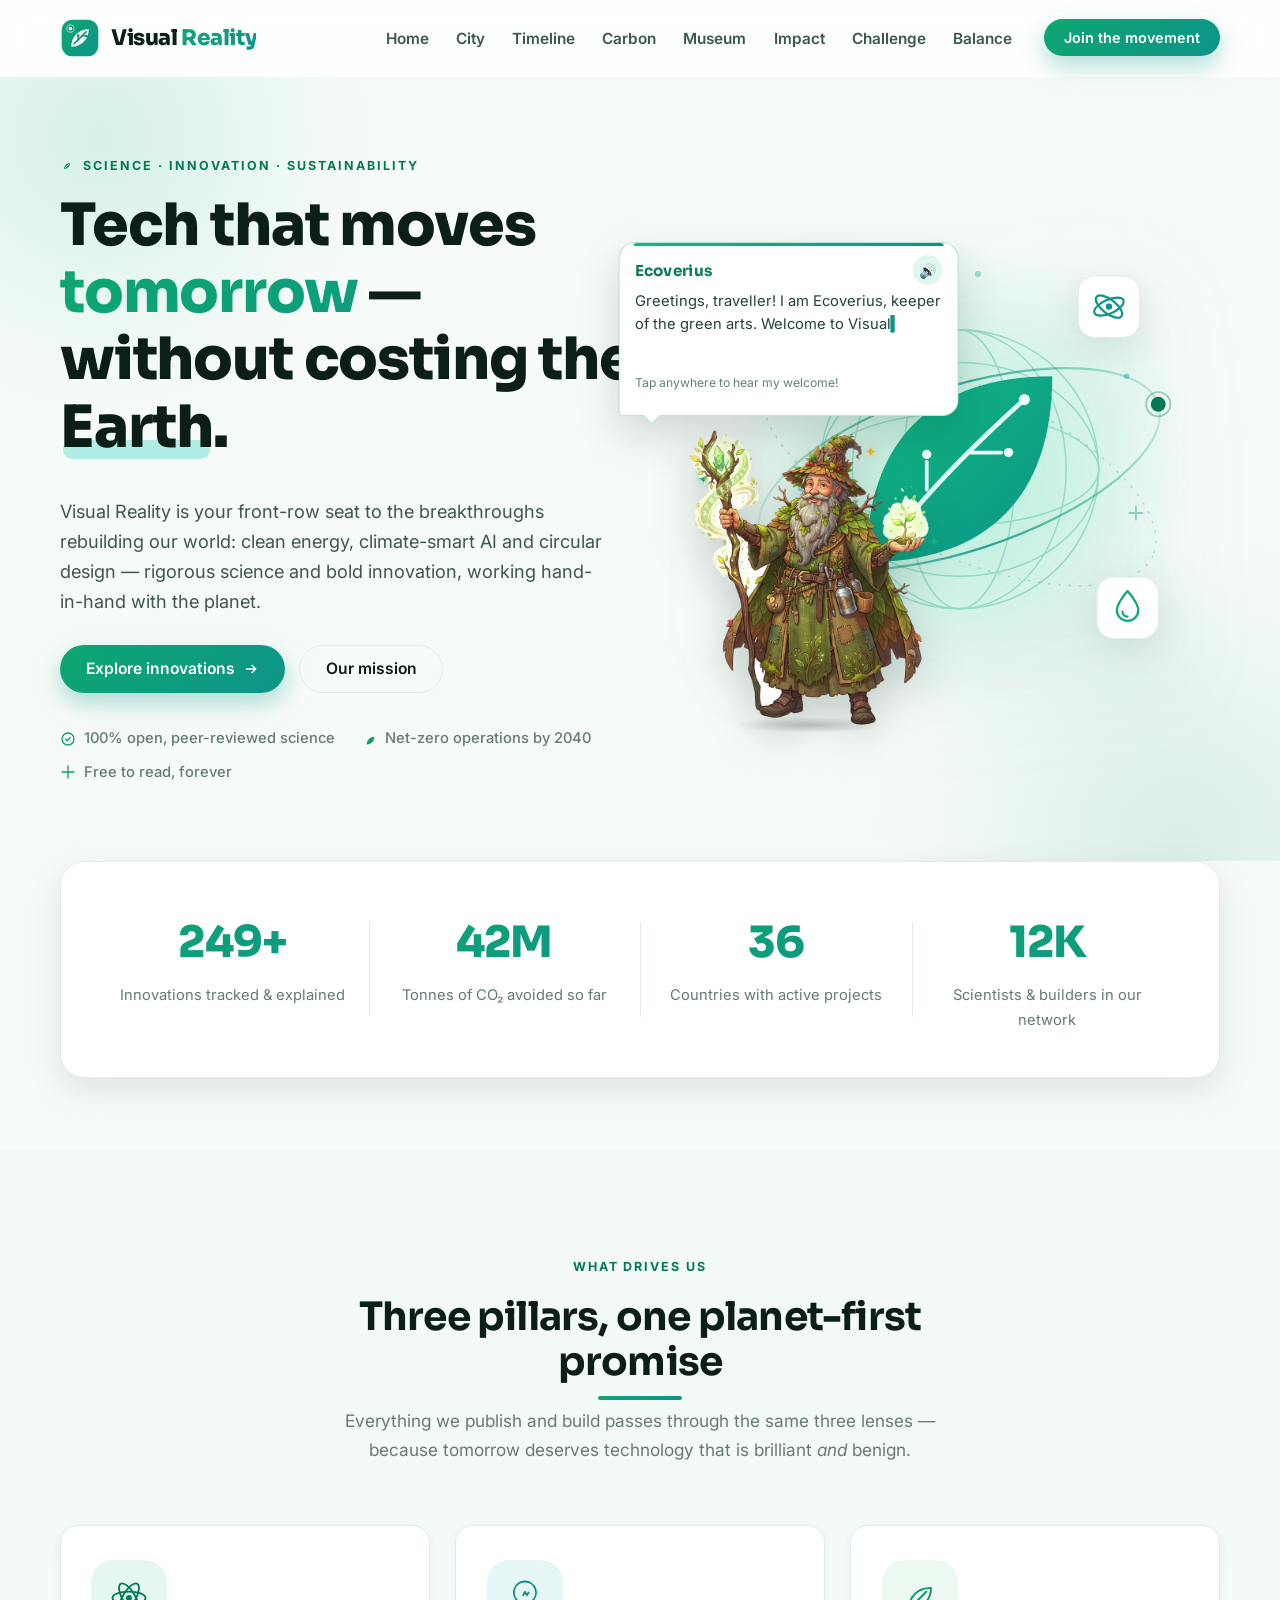
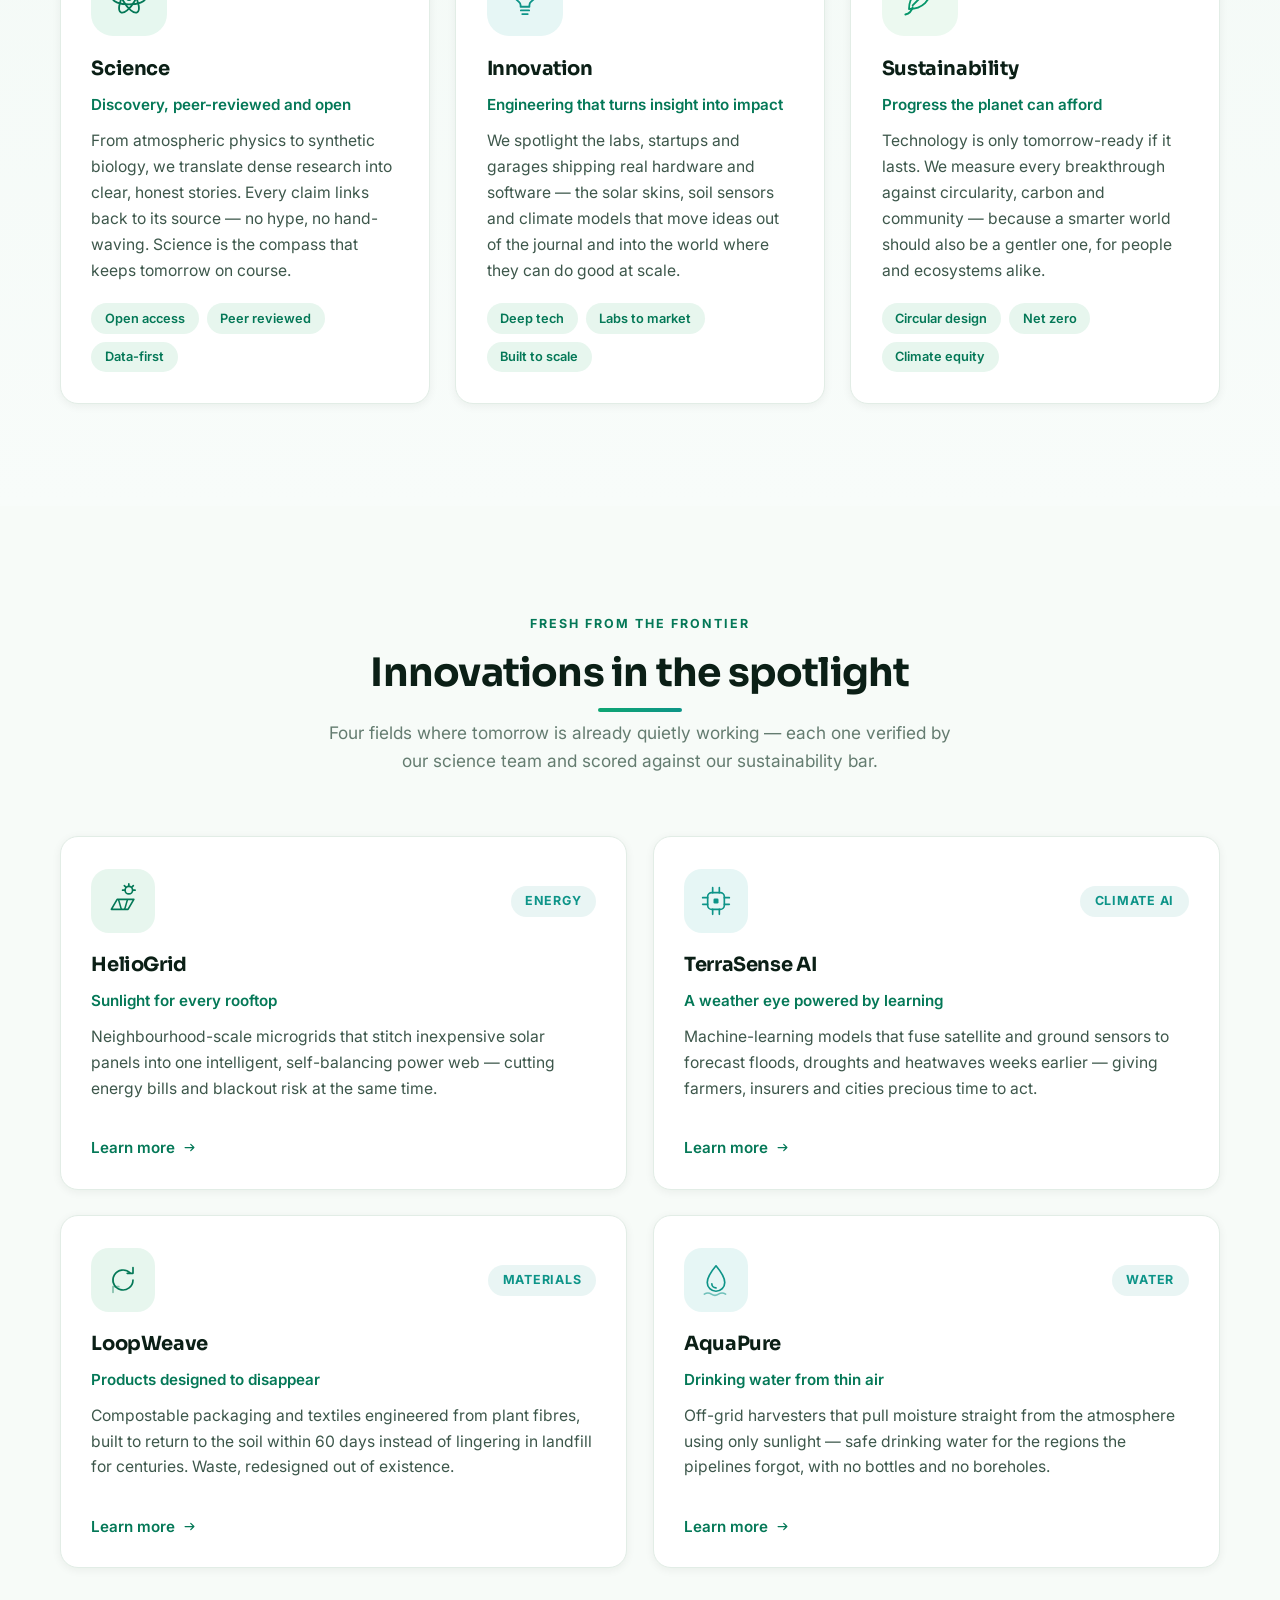
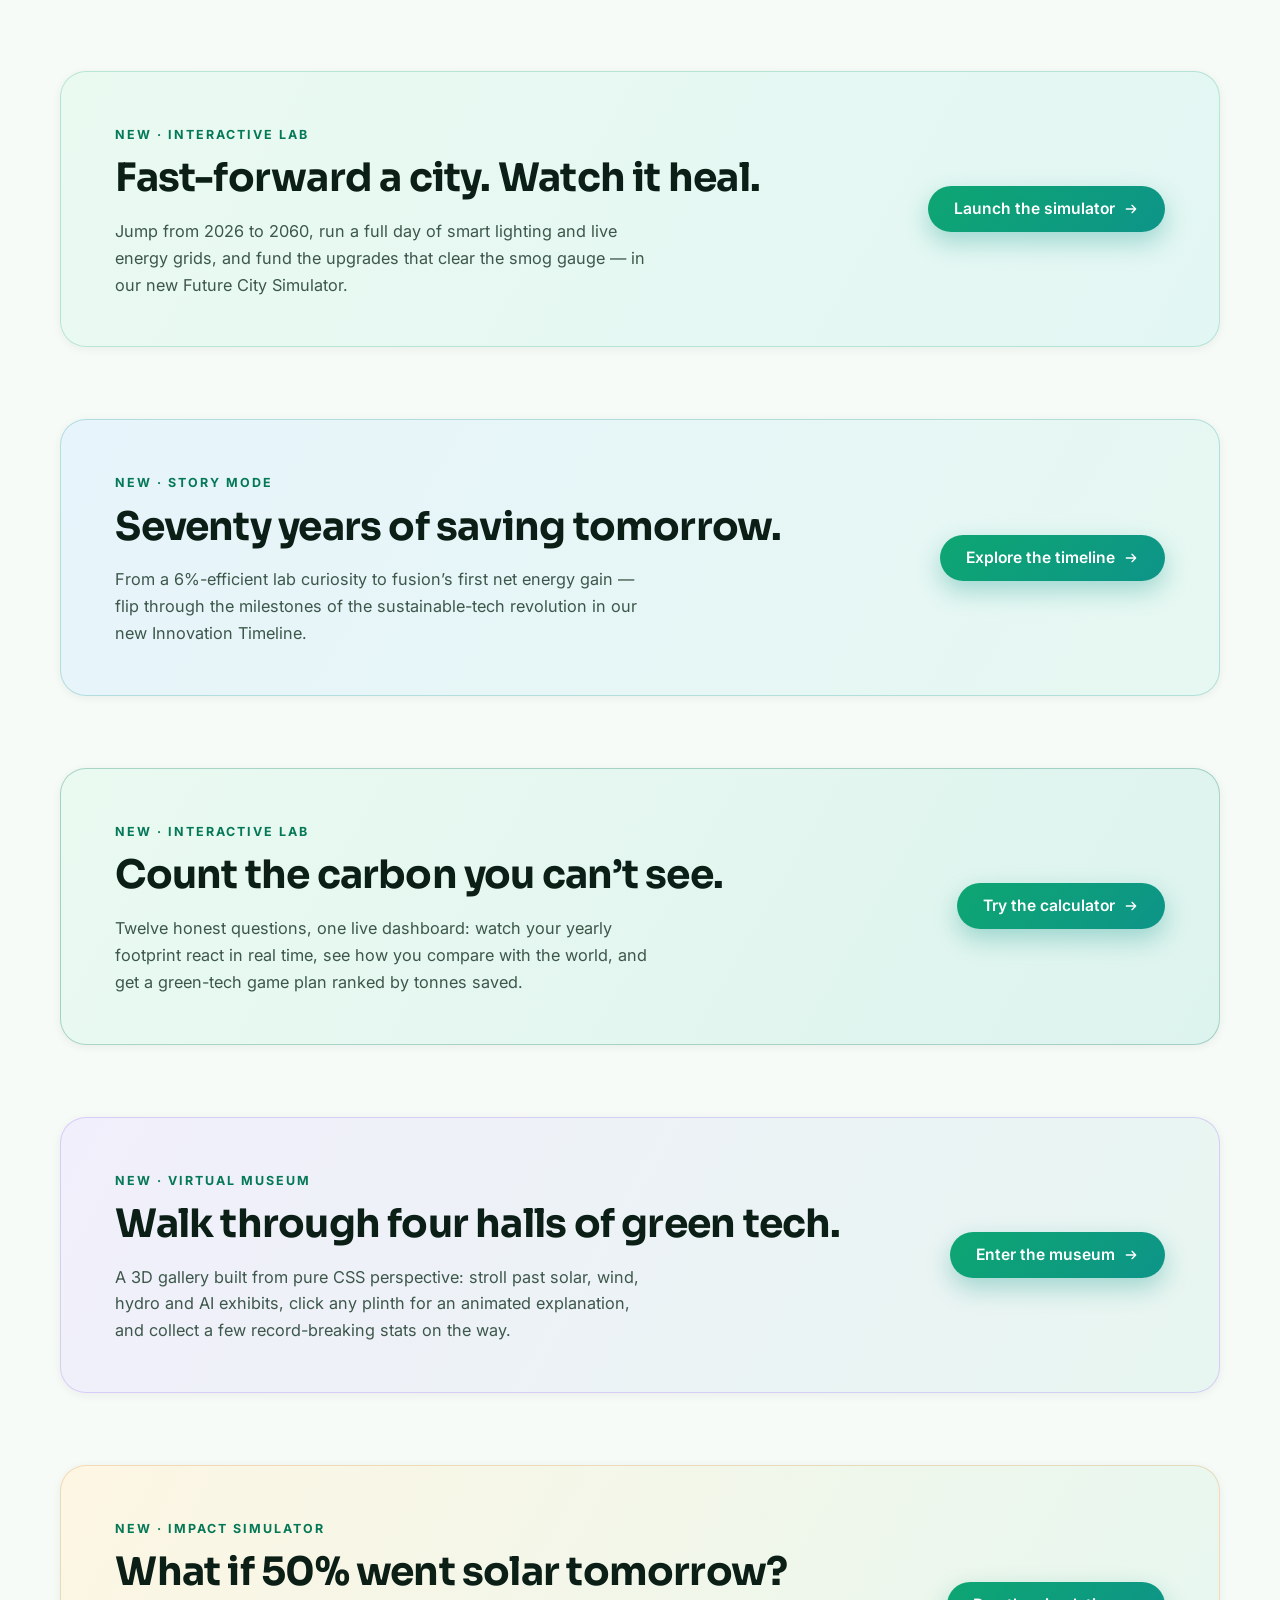
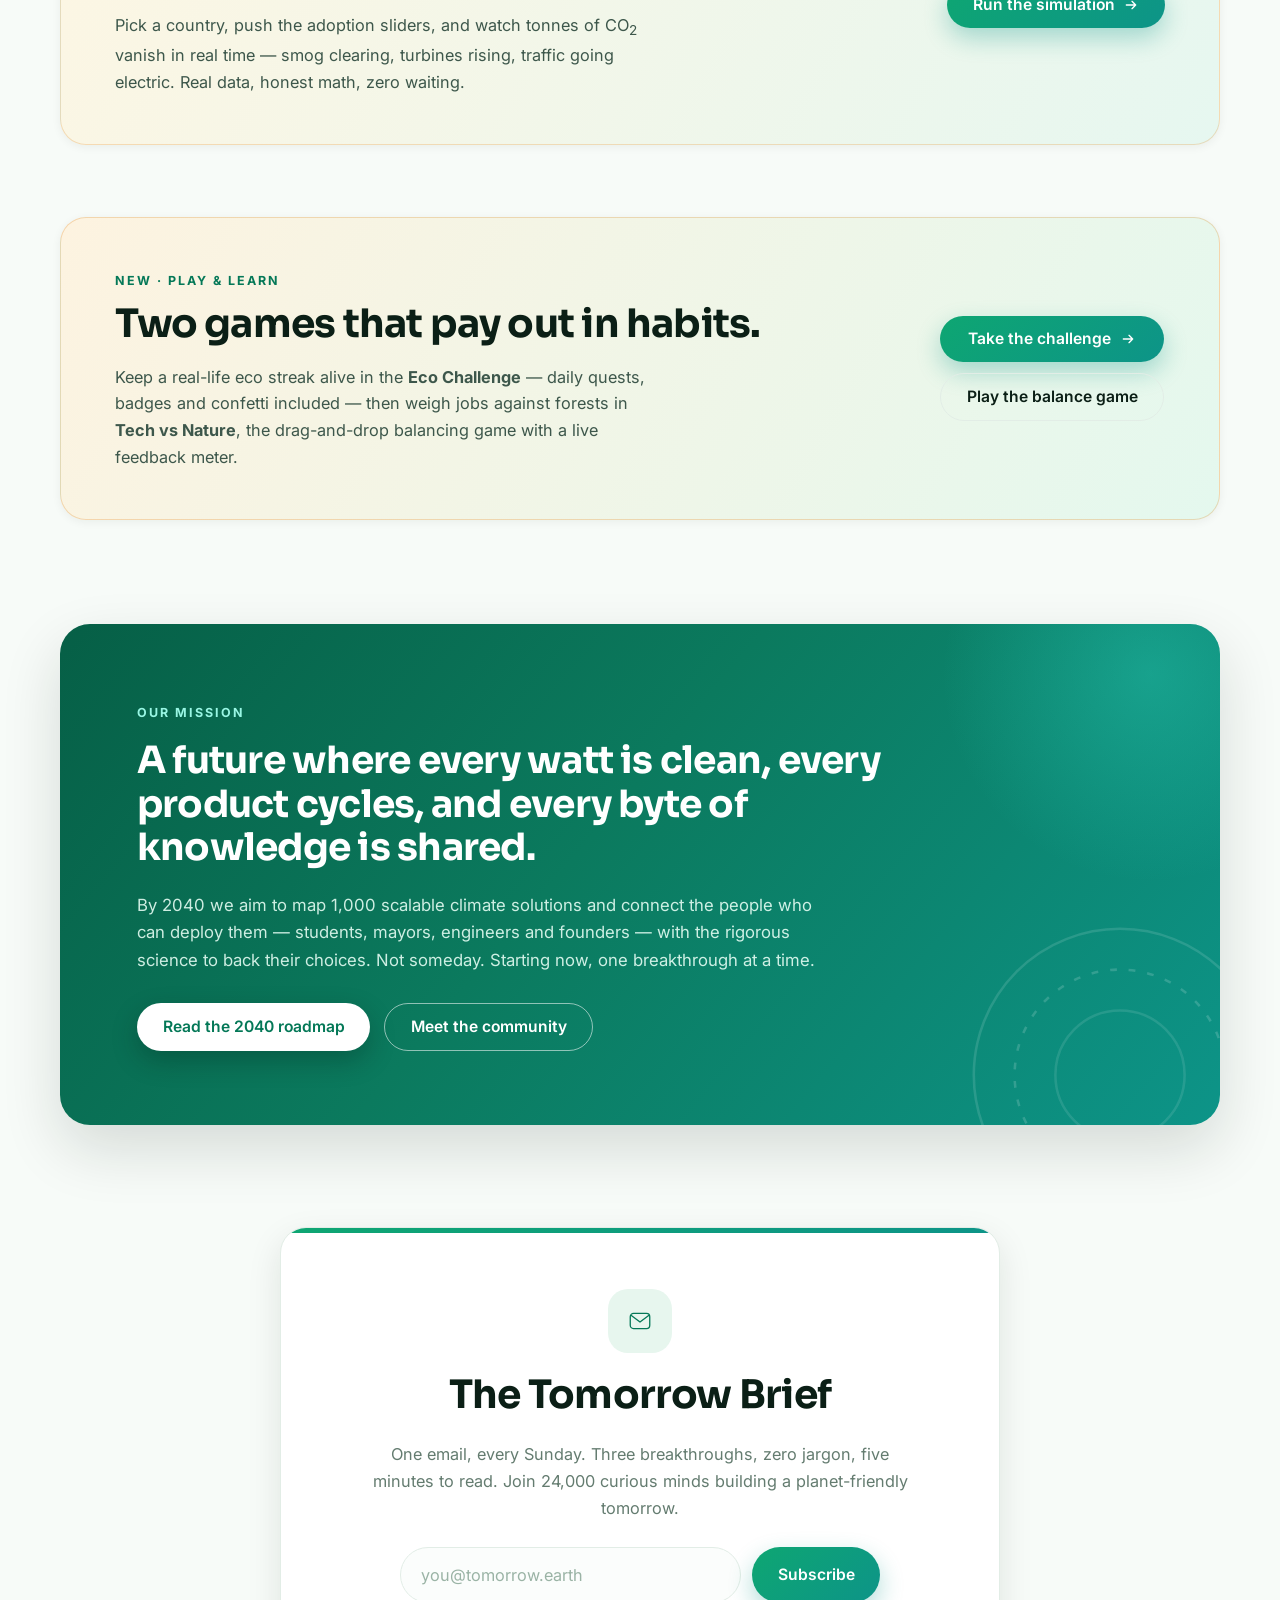
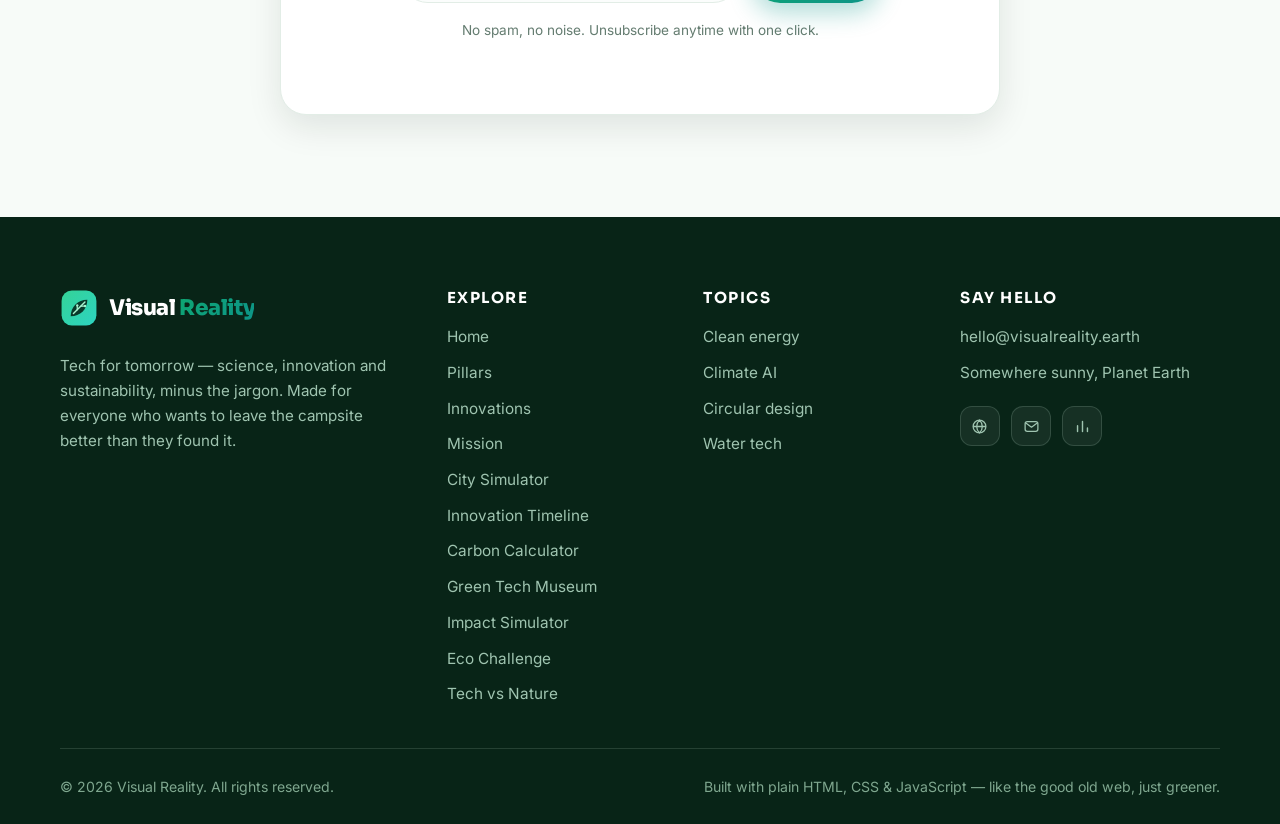
==== commit 06eda59c: "3c6d8dcf-f621-4d6d-a5a3-7cd44cc6f1d9" ====
--- a/public/index.html
+++ b/public/index.html
@@ -102,8 +102,8 @@
         </div>
 
         <!-- Animated hero illustration -->
-        <div class="hero-art reveal" style="--d:.15s" aria-hidden="true">
-          <svg class="hero-svg" viewBox="0 0 560 560" fill="none" xmlns="http://www.w3.org/2000/svg">
+        <div class="hero-art reveal" style="--d:.15s">
+          <svg class="hero-svg" viewBox="0 0 560 560" fill="none" xmlns="http://www.w3.org/2000/svg" aria-hidden="true" focusable="false">
             <defs>
               <radialGradient id="heroGlow" cx="0.5" cy="0.5" r="0.5">
                 <stop stop-color="#b8f2dc" stop-opacity="0.85"/>
@@ -194,6 +194,26 @@
               <circle cx="300" cy="70" r="3.4" opacity="0.3"/>
             </g>
           </svg>
+
+          <!-- ======= ECO WIZARD — Ecoverius (fixed in the banner, beside the Our mission button) ======= -->
+          <div class="hero-wizard" id="ecoWizard" role="button" tabindex="0"
+               aria-label="Ecoverius the eco wizard — click for spoken Earth-protection tips"
+               title="Click me for eco wisdom!">
+            <div class="wizard-bubble" id="wizardBubble" role="status">
+              <div class="bubble-head">
+                <span class="bubble-name">Ecoverius</span>
+                <button class="bubble-mute" id="wizardMute" type="button" aria-pressed="false"
+                        aria-label="Mute voice" title="Mute voice">🔊</button>
+              </div>
+              <p class="bubble-text" id="wizardText" aria-live="polite"></p>
+              <p class="bubble-hint" id="wizardHint">Click for eco tips</p>
+            </div>
+            <span class="wizard-sparkle s1" aria-hidden="true">✦</span>
+            <span class="wizard-sparkle s2" aria-hidden="true">✦</span>
+            <span class="wizard-sparkle s3" aria-hidden="true">✦</span>
+            <img class="wizard-img" src="wizard.png" alt="" width="618" height="760" loading="eager" decoding="async">
+            <span class="wizard-shadow" aria-hidden="true"></span>
+          </div>
         </div>
       </div>
     </section>
@@ -688,100 +708,6 @@
     <svg width="18" height="18" viewBox="0 0 24 24" fill="none" aria-hidden="true"><path d="M12 19V5m0 0-6 6m6-6 6 6" stroke="currentColor" stroke-width="2.2" stroke-linecap="round" stroke-linejoin="round"/></svg>
   </button>
 
-  <!-- ======= ECO WIZARD — Ecoverius ======= -->
-  <div class="eco-wizard" id="ecoWizard" role="button" tabindex="0"
-       aria-label="Ecoverius the eco wizard — click for Earth-protecting tips, spoken aloud"
-       title="Click me for eco wisdom!">
-    <!-- Speech Bubble -->
-    <div class="speech-bubble" id="speechBubble">
-      <div class="wizard-name" id="wizardName">Ecoverius</div>
-      <div class="speech-text" id="speechText" aria-live="polite"></div>
-      <div class="speech-hint" id="speechHint">Click again to stop</div>
-      <div class="speech-controls">
-        <button class="control-btn" id="gameModeBtn" title="Play the eco quiz" aria-label="Play the eco quiz">🎮</button>
-        <button class="control-btn" id="colorBtn" title="Change robe color" aria-label="Change robe color">🎨</button>
-        <button class="control-btn" id="muteBtn" title="Mute voice" aria-label="Mute voice">🔊</button>
-      </div>
-    </div>
-
-    <!-- Wizard Character -->
-    <div class="wizard-body" id="wizardBody" aria-hidden="true">
-      <div class="wizard-hat">
-        <div class="hat-star">✦</div>
-      </div>
-      <div class="wizard-face">
-        <div class="wizard-eyes">
-          <div class="eye"><div class="pupil"></div></div>
-          <div class="eye"><div class="pupil"></div></div>
-        </div>
-        <div class="wizard-mouth" id="wizardMouth"></div>
-        <div class="wizard-beard"></div>
-        <div class="wizard-blush"></div>
-      </div>
-      <div class="wizard-staff">
-        <div class="staff-orb"></div>
-      </div>
-      <div class="wizard-arm left-arm"></div>
-      <div class="wizard-arm right-arm"></div>
-    </div>
-    <div class="wizard-shadow" aria-hidden="true"></div>
-  </div>
-
-  <!-- Restore chip (shown when the wizard is dismissed) -->
-  <button class="wiz-restore" id="wizRestore" type="button"
-          aria-label="Bring back the eco wizard">🧙‍♂️</button>
-
-  <!-- Robe Color Panel -->
-  <div class="color-panel" id="colorPanel" role="dialog" aria-label="Choose wizard robe color">
-    <div class="color-title">Choose Robe Color</div>
-    <div class="color-options">
-      <div class="color-option selected" data-color="purple" role="button" tabindex="0" aria-label="Mystical Purple" style="background: linear-gradient(135deg, #667eea, #764ba2)"></div>
-      <div class="color-option" data-color="green" role="button" tabindex="0" aria-label="Nature Green" style="background: linear-gradient(135deg, #11998e, #38ef7d)"></div>
-      <div class="color-option" data-color="blue" role="button" tabindex="0" aria-label="Ocean Blue" style="background: linear-gradient(135deg, #2193b0, #6dd5ed)"></div>
-      <div class="color-option" data-color="orange" role="button" tabindex="0" aria-label="Sunset Orange" style="background: linear-gradient(135deg, #f83600, #f9d423)"></div>
-      <div class="color-option" data-color="pink" role="button" tabindex="0" aria-label="Bubblegum Pink" style="background: linear-gradient(135deg, #ee0979, #ff6a00)"></div>
-      <div class="color-option" data-color="dark" role="button" tabindex="0" aria-label="Midnight Dark" style="background: linear-gradient(135deg, #232526, #414345)"></div>
-    </div>
-    <button class="close-panel" id="closeColorPanel" aria-label="Close color panel">✕</button>
-  </div>
-
-  <!-- Eco Quiz Panel -->
-  <div class="quiz-panel" id="quizPanel" role="dialog" aria-label="Eco quiz challenge">
-    <div class="quiz-header">
-      <div class="quiz-title">🧙 Eco Quiz Challenge</div>
-      <button class="close-quiz" id="closeQuiz" aria-label="Close quiz">✕</button>
-    </div>
-    <div class="quiz-content">
-      <div class="quiz-start" id="quizStart">
-        <div class="quiz-wizard-happy">🧙‍♂️</div>
-        <div class="quiz-desc">Test your eco knowledge!<br>Answer 8 questions to earn badges!</div>
-        <button class="quiz-start-btn" id="startQuizBtn">Start Quiz</button>
-      </div>
-      <div class="quiz-game" id="quizGame" style="display: none;">
-        <div class="quiz-progress">
-          <div class="quiz-progress-bar" id="quizProgressBar"></div>
-        </div>
-        <div class="quiz-question" id="quizQuestion"></div>
-        <div class="quiz-options" id="quizOptions"></div>
-        <div class="quiz-feedback" id="quizFeedback"></div>
-      </div>
-      <div class="quiz-result" id="quizResult" style="display: none;">
-        <div class="quiz-badge" id="quizBadge"></div>
-        <div class="quiz-score" id="quizScore"></div>
-        <div class="quiz-message" id="quizMessage"></div>
-        <button class="quiz-retry-btn" id="retryQuizBtn">Play Again</button>
-      </div>
-    </div>
-  </div>
-
-  <!-- Mobile Gesture Hint -->
-  <div class="gesture-hint" id="gestureHint" aria-hidden="true">
-    <div class="gesture-item">👆 Tap to speak</div>
-    <div class="gesture-item">👈 Swipe left for quiz</div>
-    <div class="gesture-item">👉 Swipe right for colors</div>
-    <div class="gesture-item">👇 Swipe down to hide</div>
-  </div>
-
   <script src="wizard.js"></script>
   <script src="script.js"></script>
 </body>
--- a/public/wizard.css
+++ b/public/wizard.css
@@ -1,1144 +1,267 @@
 /* ============================================================
-   Visual Reality — Eco Wizard (Ecoverius)
-   Scoped styles only: no global resets, no body overrides.
-   Theme variables live on body[data-wiz-theme] so the wizard,
-   speech bubble and side panels all re-color together.
+   Visual Reality — Eco Wizard "Ecoverius" (image edition)
+   Fixed inside the hero banner: stands at the bottom-left of the
+   hero illustration, right beside the "Our mission" button row.
+   Not floating: no position:fixed, he belongs to the banner.
    ============================================================ */
 
-:root {
-  --wizard-primary: #667eea;
-  --wizard-secondary: #764ba2;
-  --wizard-hat: #4a5568;
-  --wizard-beard: #ffffff;
-  --wizard-skin: #f5d0b0;
-  --wizard-staff: #8b4513;
-  --wizard-orb: #00ff88;
-  --wizard-orb-glow: rgba(0, 255, 136, 0.6);
-  --speech-bg: #ffffff;
-  --speech-text: #2d3748;
-  --speech-border: #667eea;
-}
-
-/* Theme palettes (attribute set on <body> by wizard.js) */
-body[data-wiz-theme="purple"] {
-  --wizard-primary: #667eea; --wizard-secondary: #764ba2;
-  --wizard-hat: #4a5568;     --wizard-orb: #00ff88;
-  --wizard-orb-glow: rgba(0, 255, 136, 0.6);
-  --speech-border: #667eea;
-}
-body[data-wiz-theme="green"] {
-  --wizard-primary: #11998e; --wizard-secondary: #38ef7d;
-  --wizard-hat: #1a202c;     --wizard-orb: #ffd700;
-  --wizard-orb-glow: rgba(255, 215, 0, 0.6);
-  --speech-border: #11998e;
-}
-body[data-wiz-theme="blue"] {
-  --wizard-primary: #2193b0; --wizard-secondary: #6dd5ed;
-  --wizard-hat: #2c5282;     --wizard-orb: #ff6b6b;
-  --wizard-orb-glow: rgba(255, 107, 107, 0.6);
-  --speech-border: #2193b0;
-}
-body[data-wiz-theme="orange"] {
-  --wizard-primary: #f83600; --wizard-secondary: #f9d423;
-  --wizard-hat: #c53030;     --wizard-orb: #00d9ff;
-  --wizard-orb-glow: rgba(0, 217, 255, 0.6);
-  --speech-border: #f83600;
-}
-body[data-wiz-theme="pink"] {
-  --wizard-primary: #ee0979; --wizard-secondary: #ff6a00;
-  --wizard-hat: #702459;     --wizard-orb: #00ff88;
-  --wizard-orb-glow: rgba(0, 255, 136, 0.6);
-  --speech-border: #ee0979;
-}
-body[data-wiz-theme="dark"] {
-  --wizard-primary: #232526; --wizard-secondary: #414345;
-  --wizard-hat: #171923;     --wizard-orb: #00ff88;
-  --wizard-orb-glow: rgba(0, 255, 136, 0.8);
-  --speech-border: #4a5568;
-}
-
-/* ============================================
-   WIZARD CHARACTER
-   ============================================ */
-
-.eco-wizard {
-  position: fixed;
-  bottom: calc(30px + env(safe-area-inset-bottom, 0px));
-  right: 30px;
-  width: 140px;
-  height: 180px;
+.hero-wizard {
+  position: absolute;
+  left: -0.75rem;
+  bottom: 0.5%;
+  width: clamp(170px, 19vw, 250px);
+  z-index: 3;
   cursor: pointer;
-  z-index: 940;
+  -webkit-tap-highlight-color: transparent;
+  border-radius: 28px;
+  outline: none;
+}
+
+.hero-wizard:focus-visible {
+  outline: 3px solid rgba(13, 148, 136, 0.6);
+  outline-offset: 6px;
+}
+
+/* --- the character --- */
+.wizard-img {
+  display: block;
+  width: 100%;
+  height: auto;
+  transform-origin: 50% 94%;
+  filter: drop-shadow(0 16px 22px rgba(11, 31, 22, 0.2));
+  animation: wiz-idle 5.4s ease-in-out infinite;
+  pointer-events: none;
   user-select: none;
-  -webkit-tap-highlight-color: transparent;
-  -webkit-user-drag: none;
-  animation: wizPop 0.7s cubic-bezier(0.34, 1.56, 0.64, 1) 0.9s both,
-    float 3s ease-in-out 1.7s infinite;
-}
-
-.eco-wizard:focus-visible {
-  outline: 3px solid rgba(14, 159, 110, 0.55);
-  outline-offset: 4px;
-  border-radius: 24px;
-}
-
-@keyframes wizPop {
-  0% { opacity: 0; transform: translateY(60px) scale(0.6); }
-  100% { opacity: 1; transform: translateY(0) scale(1); }
-}
-
-@keyframes float {
-  0%, 100% { transform: translateY(0); }
-  50% { transform: translateY(-15px); }
-}
-
-/* Shadow */
+}
+
+/* gentle idle bob (he still breathes — he just doesn't float away) */
+@keyframes wiz-idle {
+  0%, 100% { transform: translateY(0) scale(1); }
+  50%      { transform: translateY(-6px) scale(1.004); }
+}
+
+/* squash & stretch on click */
+.hero-wizard.is-bounce .wizard-img {
+  animation: wiz-bounce 0.55s cubic-bezier(0.34, 1.56, 0.64, 1);
+}
+
+@keyframes wiz-bounce {
+  0%   { transform: scale(1, 1); }
+  30%  { transform: scale(1.06, 0.9) translateY(4px); }
+  60%  { transform: scale(0.96, 1.06) translateY(-8px); }
+  100% { transform: scale(1, 1) translateY(0); }
+}
+
+/* while TTS is speaking: the staff-crystal aura pulses */
+.hero-wizard.is-speaking .wizard-img {
+  animation: wiz-idle 5.4s ease-in-out infinite,
+             wiz-glow 1.15s ease-in-out infinite;
+}
+
+@keyframes wiz-glow {
+  0%, 100% { filter: drop-shadow(0 16px 22px rgba(11, 31, 22, 0.2))
+                    drop-shadow(0 0 10px rgba(16, 185, 129, 0.28)); }
+  50%      { filter: drop-shadow(0 16px 22px rgba(11, 31, 22, 0.2))
+                    drop-shadow(0 0 26px rgba(16, 185, 129, 0.62)); }
+}
+
+/* ground shadow, breathing with the bob */
 .wizard-shadow {
   position: absolute;
-  bottom: -10px;
   left: 50%;
-  width: 80px;
-  height: 20px;
-  background: radial-gradient(ellipse, rgba(0, 0, 0, 0.22), transparent 70%);
-  border-radius: 50%;
+  bottom: -6px;
+  width: 62%;
+  height: 16px;
   transform: translateX(-50%);
-  animation: shadowPulse 3s ease-in-out 1.7s infinite;
-}
-
-@keyframes shadowPulse {
-  0%, 100% { transform: translateX(-50%) scale(1); opacity: 0.3; }
-  50% { transform: translateX(-50%) scale(0.8); opacity: 0.18; }
-}
-
-/* Wizard Body */
-.wizard-body {
-  width: 90px;
-  height: 110px;
-  background: linear-gradient(135deg, var(--wizard-primary), var(--wizard-secondary));
-  border-radius: 50% 50% 50% 50% / 60% 60% 40% 40%;
-  position: relative;
-  margin: 0 auto;
-  transition: background 0.35s ease;
-  box-shadow: 0 10px 30px rgba(11, 31, 22, 0.22);
-}
-
-/* Wizard Hat */
-.wizard-hat {
-  width: 0;
-  height: 0;
-  border-left: 45px solid transparent;
-  border-right: 45px solid transparent;
-  border-bottom: 90px solid var(--wizard-hat);
-  position: absolute;
-  top: -80px;
+  background: radial-gradient(ellipse, rgba(11, 31, 22, 0.22) 0%, transparent 70%);
+  animation: wiz-shadow 5.4s ease-in-out infinite;
+  pointer-events: none;
+}
+
+@keyframes wiz-shadow {
+  0%, 100% { transform: translateX(-50%) scale(1);     opacity: 0.9; }
+  50%      { transform: translateX(-50%) scale(0.84);  opacity: 0.6; }
+}
+
+/* --- magic sparkles around staff crystal & seedling hand --- */
+.wizard-sparkle {
+  position: absolute;
+  font-size: 15px;
+  color: #10b981;
+  text-shadow: 0 0 10px rgba(16, 185, 129, 0.75);
+  animation: wiz-twinkle 2.8s ease-in-out infinite;
+  pointer-events: none;
+  user-select: none;
+}
+
+.wizard-sparkle.s1 { top: 13%; left: 4%;  animation-delay: 0s; }
+.wizard-sparkle.s2 { top: 4%;  right: 22%; color: #f5b940; text-shadow: 0 0 10px rgba(245, 185, 64, 0.75); animation-delay: 0.9s; }
+.wizard-sparkle.s3 { top: 34%; right: -4%; animation-delay: 1.7s; }
+
+@keyframes wiz-twinkle {
+  0%, 100% { opacity: 0;   transform: scale(0.4) rotate(0deg); }
+  50%      { opacity: 1;   transform: scale(1.15) rotate(24deg); }
+}
+
+/* --- speech bubble --- */
+.wizard-bubble {
+  position: absolute;
+  bottom: calc(100% + 12px);
   left: 50%;
-  transform: translateX(-50%);
-  filter: drop-shadow(0 0 15px var(--wizard-orb-glow));
-  transition: border-bottom-color 0.35s ease;
-  animation: hatWobble 4s ease-in-out infinite;
-}
-
-@keyframes hatWobble {
-  0%, 100% { transform: translateX(-50%) rotate(0deg); }
-  25% { transform: translateX(-50%) rotate(-3deg); }
-  75% { transform: translateX(-50%) rotate(3deg); }
-}
-
-.hat-star {
-  position: absolute;
-  bottom: 46px;
-  left: -9px;
-  color: var(--wizard-orb);
-  font-size: 20px;
-  line-height: 1;
-  animation: starTwinkle 2s ease-in-out infinite;
-  text-shadow: 0 0 10px var(--wizard-orb);
-}
-
-@keyframes starTwinkle {
-  0%, 100% { opacity: 1; transform: scale(1) rotate(0deg); }
-  50% { opacity: 0.55; transform: scale(0.78) rotate(18deg); }
-}
-
-/* Hat Brim */
-.wizard-hat::after {
-  content: '';
-  position: absolute;
-  bottom: -12px;
-  left: -55px;
-  width: 110px;
-  height: 18px;
-  background: var(--wizard-hat);
-  border-radius: 50%;
-  box-shadow: 0 3px 10px rgba(0, 0, 0, 0.2);
-  transition: background 0.35s ease;
-}
-
-/* Wizard Face */
-.wizard-face {
-  position: absolute;
-  top: 25px;
-  left: 50%;
-  transform: translateX(-50%);
-  width: 55px;
-  height: 45px;
-}
-
-/* Eyes — blink keyframes honour --eye-squish so expression
-   squints (happy/sleepy) aren't fought by the blink cycle */
-.wizard-eyes {
+  transform: translateX(-56%) translateY(10px) scale(0.96);
+  width: min(340px, 82vw);
+  background: #ffffff;
+  border: 1.5px solid rgba(13, 148, 136, 0.28);
+  border-radius: 16px 16px 16px 4px;
+  box-shadow: 0 18px 44px rgba(11, 31, 22, 0.16);
+  padding: 12px 15px 10px;
+  opacity: 0;
+  visibility: hidden;
+  transition: opacity 0.28s ease, transform 0.28s cubic-bezier(0.34, 1.4, 0.64, 1), visibility 0.28s;
+  z-index: 40;
+}
+
+.wizard-bubble::before {
+  content: "";
+  position: absolute;
+  top: 0;
+  left: 14px;
+  right: 14px;
+  height: 3px;
+  border-radius: 3px 3px 0 0;
+  background: linear-gradient(90deg, #10b981, #0d9488);
+}
+
+.wizard-bubble::after {
+  content: "";
+  position: absolute;
+  bottom: -7px;
+  left: 26px;
+  width: 12px;
+  height: 12px;
+  background: #ffffff;
+  border-left: 1.5px solid rgba(13, 148, 136, 0.28);
+  border-bottom: 1.5px solid rgba(13, 148, 136, 0.28);
+  transform: rotate(-45deg);
+}
+
+.wizard-bubble.show {
+  opacity: 1;
+  visibility: visible;
+  transform: translateX(-56%) translateY(0) scale(1);
+}
+
+.bubble-head {
   display: flex;
+  align-items: center;
   justify-content: space-between;
-  width: 45px;
-  margin: 0 auto;
-}
-
-.eye {
-  --eye-squish: 1;
-  width: 16px;
-  height: 16px;
-  background: white;
-  border-radius: 50%;
-  position: relative;
-  overflow: hidden;
-  box-shadow: inset 0 0 0 1.5px rgba(45, 55, 72, 0.12);
-  animation: blink 4s infinite;
-  transition: transform 0.25s ease;
-}
-
-@keyframes blink {
-  0%, 96%, 100% { transform: scaleY(var(--eye-squish)); }
-  98% { transform: scaleY(0.08); }
-}
-
-.pupil {
-  width: 8px;
-  height: 8px;
-  background: #2d3748;
-  border-radius: 50%;
-  position: absolute;
-  top: 4px;
-  left: 4px;
-  transition: transform 0.1s ease, opacity 0.2s ease;
-}
-
-/* Mouth */
-.wizard-mouth {
-  width: 20px;
-  height: 10px;
-  border: 3px solid #2d3748;
-  border-top: none;
-  border-radius: 0 0 20px 20px;
-  margin: 8px auto 0;
-  background: transparent;
-  transition: all 0.25s ease;
-}
-
-@keyframes mouthTalk {
-  0%, 100% { height: 5px; }
-  50% { height: 15px; }
-}
-
-/* Beard */
-.wizard-beard {
-  width: 45px;
-  height: 35px;
-  background: var(--wizard-beard);
-  border-radius: 0 0 50% 50%;
-  margin-top: 5px;
-  position: relative;
-  box-shadow: 0 3px 10px rgba(0, 0, 0, 0.1);
-}
-
-.wizard-beard::before,
-.wizard-beard::after {
-  content: '';
-  position: absolute;
-  background: var(--wizard-beard);
-  border-radius: 50%;
-}
-
-.wizard-beard::before {
-  width: 18px; height: 25px; left: -6px; top: -5px;
-}
-
-.wizard-beard::after {
-  width: 18px; height: 25px; right: -6px; top: -5px;
-}
-
-/* Blush */
-.wizard-blush {
-  position: absolute;
-  top: 30px;
-  left: 50%;
-  transform: translateX(-50%);
-  width: 50px;
-  height: 12px;
-  display: flex;
-  justify-content: space-between;
-  opacity: 0;
-  transition: opacity 0.3s ease;
-}
-
-.wizard-blush::before,
-.wizard-blush::after {
-  content: '';
-  width: 12px;
-  height: 8px;
-  background: #ffb6c1;
-  border-radius: 50%;
-  filter: blur(2px);
-}
-
-/* Staff */
-.wizard-staff {
-  position: absolute;
-  right: -25px;
-  top: 35px;
-  width: 10px;
-  height: 100px;
-  background: linear-gradient(to bottom, var(--wizard-staff), #654321);
-  border-radius: 5px;
-  box-shadow: 2px 2px 5px rgba(0, 0, 0, 0.2);
-}
-
-.staff-orb {
+  gap: 8px;
+  margin-bottom: 5px;
+}
+
+.bubble-name {
+  font-family: var(--font-display, "Sora", sans-serif);
+  font-weight: 700;
+  font-size: 0.95rem;
+  color: #0b7a5c;
+  letter-spacing: 0.02em;
+}
+
+.bubble-mute {
   width: 30px;
   height: 30px;
-  background: radial-gradient(circle at 30% 30%, #fff, var(--wizard-orb));
-  border-radius: 50%;
-  position: absolute;
-  top: -18px;
-  left: 50%;
-  transform: translateX(-50%);
-  box-shadow:
-    0 0 20px var(--wizard-orb),
-    0 0 40px var(--wizard-orb-glow),
-    0 0 60px var(--wizard-orb-glow);
-  animation: orbPulse 2s ease-in-out infinite;
-}
-
-@keyframes orbPulse {
-  0%, 100% {
-    box-shadow: 0 0 20px var(--wizard-orb), 0 0 40px var(--wizard-orb-glow);
-    transform: translateX(-50%) scale(1);
-  }
-  50% {
-    box-shadow: 0 0 30px var(--wizard-orb), 0 0 60px var(--wizard-orb-glow),
-      0 0 80px var(--wizard-orb-glow);
-    transform: translateX(-50%) scale(1.1);
-  }
-}
-
-/* Arms */
-.wizard-arm {
-  position: absolute;
-  width: 15px;
-  height: 40px;
-  background: linear-gradient(to bottom, var(--wizard-primary), var(--wizard-secondary));
-  border-radius: 10px;
-  top: 50px;
-  transition: all 0.3s ease;
-}
-
-.left-arm {
-  left: -10px;
-  transform-origin: top center;
-  transform: rotate(20deg);
-}
-
-.right-arm {
-  right: -10px;
-  transform-origin: top center;
-  transform: rotate(-20deg);
-}
-
-/* ============================================
-   EXPRESSIONS
-   ============================================ */
-
-.eco-wizard.happy .wizard-mouth {
-  width: 25px; height: 15px;
-  border-radius: 0 0 25px 25px;
-  background: #2d3748;
-}
-.eco-wizard.happy .wizard-blush { opacity: 1; }
-.eco-wizard.happy .eye { --eye-squish: 0.7; }
-
-.eco-wizard.excited .wizard-mouth {
-  width: 20px; height: 20px;
-  border-radius: 50%;
-  background: #2d3748;
-  border: none;
-}
-.eco-wizard.excited .wizard-eyes { transform: scale(1.1); }
-.eco-wizard.excited .wizard-body { animation: excitedBounce 0.5s ease-in-out; }
-
-@keyframes excitedBounce {
-  0%, 100% { transform: scale(1); }
-  50% { transform: scale(1.1); }
-}
-
-.eco-wizard.thinking .wizard-mouth {
-  width: 15px; height: 5px;
-  border-radius: 5px;
-  background: #2d3748;
-  border: none;
-}
-.eco-wizard.thinking .pupil { animation: lookAround 2s ease-in-out infinite; }
-.eco-wizard.thinking .right-arm { transform: rotate(-90deg); top: 30px; }
-
-@keyframes lookAround {
-  0%, 100% { transform: translate(0, 0); }
-  25% { transform: translate(3px, -2px); }
-  75% { transform: translate(-3px, 2px); }
-}
-
-.eco-wizard.surprised .wizard-mouth {
-  width: 15px; height: 15px;
-  border-radius: 50%;
-  background: #2d3748;
-  border: none;
-}
-.eco-wizard.surprised .eye { transform: scale(1.3); }
-.eco-wizard.surprised .wizard-body { animation: surprisedShake 0.3s ease-in-out; }
-
-@keyframes surprisedShake {
-  0%, 100% { transform: rotate(0deg); }
-  25% { transform: rotate(-5deg); }
-  75% { transform: rotate(5deg); }
-}
-
-.eco-wizard.sleepy .eye {
-  --eye-squish: 0.3;
-  animation: none;
-  transform: scaleY(0.3);
-}
-.eco-wizard.sleepy .wizard-mouth {
-  width: 15px; height: 8px;
-  border-radius: 0 0 15px 15px;
-}
-.eco-wizard.sleepy .wizard-body { animation: sleepySway 4s ease-in-out infinite; }
-
-@keyframes sleepySway {
-  0%, 100% { transform: rotate(0deg); }
-  50% { transform: rotate(3deg); }
-}
-
-.eco-wizard.love .eye {
-  background: transparent;
-  box-shadow: none;
-  animation: none;
-}
-.eco-wizard.love .pupil { opacity: 0; }
-.eco-wizard.love .eye::before,
-.eco-wizard.love .eye::after {
-  content: '';
-  position: absolute;
-  width: 10px;
-  height: 10px;
-  background: #ff6b6b;
-  border-radius: 50%;
-  top: 3px;
-}
-.eco-wizard.love .eye::before {
-  left: 1px;
-  transform: rotate(-45deg);
-  border-radius: 50% 50% 0 50%;
-}
-.eco-wizard.love .eye::after {
-  right: 1px;
-  transform: rotate(45deg);
-  border-radius: 50% 50% 50% 0;
-}
-.eco-wizard.love .wizard-blush { opacity: 1; }
-.eco-wizard.love .wizard-mouth {
-  width: 20px; height: 12px;
-  border-radius: 0 0 20px 20px;
-  background: #ff6b6b;
-  border: none;
-}
-
-.eco-wizard.wink .eye:first-child {
-  transform: scaleY(0.12);
-  animation: none;
-}
-.eco-wizard.wink .wizard-mouth {
-  width: 20px; height: 10px;
-  border-radius: 0 0 20px 20px;
-  background: #2d3748;
-  border: none;
-  transform: rotate(-5deg);
-}
-
-.eco-wizard.angry .wizard-mouth {
-  width: 20px; height: 8px;
-  border: 3px solid #2d3748;
-  border-bottom: none;
-  border-radius: 20px 20px 0 0;
-  margin-top: 12px;
-}
-.eco-wizard.angry .wizard-eyes { transform: rotate(-5deg); }
-
-/* ============================================
-   SPEECH BUBBLE
-   ============================================ */
-
-.speech-bubble {
-  position: absolute;
-  bottom: 195px;
-  right: -20px;
-  width: 280px;
-  background: var(--speech-bg);
-  border-radius: 20px;
-  padding: 18px 20px 16px;
-  box-shadow:
-    0 10px 40px rgba(11, 31, 22, 0.18),
-    0 0 0 3px var(--speech-border);
-  opacity: 0;
-  transform: scale(0) translateY(20px);
-  transform-origin: bottom right;
-  transition: all 0.4s cubic-bezier(0.68, -0.55, 0.265, 1.55);
-  pointer-events: none;
-}
-
-.speech-bubble.active {
-  opacity: 1;
-  transform: scale(1) translateY(0);
-  pointer-events: all;
-}
-
-.speech-bubble::after {
-  content: '';
-  position: absolute;
-  bottom: -15px;
-  right: 50px;
-  border-left: 18px solid transparent;
-  border-right: 18px solid transparent;
-  border-top: 18px solid var(--speech-bg);
-}
-
-.speech-bubble::before {
-  content: '';
-  position: absolute;
-  bottom: -20px;
-  right: 48px;
-  border-left: 20px solid transparent;
-  border-right: 20px solid transparent;
-  border-top: 20px solid var(--speech-border);
-  z-index: -1;
-}
-
-.wizard-name {
-  font-weight: 700;
-  color: var(--wizard-primary);
-  font-size: 1rem;
-  margin-bottom: 8px;
-  display: flex;
-  align-items: center;
-  gap: 6px;
-}
-
-.wizard-name::before {
-  content: '🧙‍♂️';
-  font-size: 1.15rem;
-}
-
-.speech-text {
-  color: var(--speech-text);
-  line-height: 1.6;
-  font-size: 0.95rem;
-  min-height: 50px;
-}
-
-.speech-hint {
-  font-size: 0.7rem;
-  color: #a0aec0;
-  margin-top: 10px;
-  font-style: italic;
-}
-
-/* Speech Controls */
-.speech-controls {
-  display: flex;
-  gap: 8px;
-  margin-top: 12px;
-  padding-top: 12px;
-  border-top: 1px solid #e2e8f0;
-}
-
-.control-btn {
-  width: 36px;
-  height: 36px;
+  flex: none;
+  display: grid;
+  place-items: center;
+  font-size: 14px;
   border: none;
   border-radius: 50%;
-  background: #f7fafc;
+  background: rgba(16, 185, 129, 0.12);
   cursor: pointer;
-  font-size: 1.1rem;
-  display: flex;
-  align-items: center;
-  justify-content: center;
-  transition: all 0.2s ease;
-  box-shadow: 0 2px 5px rgba(0, 0, 0, 0.1);
-}
-
-.control-btn:hover {
-  transform: scale(1.12);
-  background: var(--wizard-primary);
-}
-
-.control-btn:active { transform: scale(0.95); }
-
-/* ============================================
-   COLOR PANEL
-   ============================================ */
-
-.color-panel {
-  position: fixed;
-  bottom: 230px;
-  right: 30px;
-  width: 224px;
-  background: #fff;
-  border-radius: 20px;
-  padding: 20px;
-  box-shadow: 0 20px 60px rgba(11, 31, 22, 0.22);
-  opacity: 0;
-  transform: translateY(20px) scale(0.9);
-  pointer-events: none;
-  transition: all 0.3s ease;
-  z-index: 950;
-}
-
-.color-panel.active {
-  opacity: 1;
-  transform: translateY(0) scale(1);
-  pointer-events: all;
-}
-
-.color-title {
-  font-weight: 700;
-  color: #2d3748;
-  margin-bottom: 15px;
-  text-align: center;
-}
-
-.color-options {
-  display: grid;
-  grid-template-columns: repeat(3, 1fr);
-  gap: 10px;
-  justify-items: center;
-}
-
-.color-option {
-  width: 50px;
-  height: 50px;
-  border-radius: 50%;
-  cursor: pointer;
-  transition: all 0.2s ease;
-  border: 3px solid transparent;
-  box-shadow: 0 4px 10px rgba(0, 0, 0, 0.15);
-}
-
-.color-option:hover {
-  transform: scale(1.15);
-  border-color: #fff;
-  box-shadow: 0 6px 20px rgba(0, 0, 0, 0.25);
-}
-
-.color-option.selected {
-  border-color: #2d3748;
-  transform: scale(1.1);
-}
-
-.close-panel {
-  position: absolute;
-  top: 10px;
-  right: 10px;
-  width: 28px;
-  height: 28px;
-  border: none;
-  border-radius: 50%;
-  background: #e2e8f0;
-  cursor: pointer;
-  font-size: 0.85rem;
-  display: flex;
-  align-items: center;
-  justify-content: center;
-  transition: all 0.2s ease;
-}
-
-.close-panel:hover {
-  background: #cbd5e0;
-  transform: rotate(90deg);
-}
-
-/* ============================================
-   QUIZ PANEL
-   ============================================ */
-
-.quiz-panel {
-  position: fixed;
-  bottom: 230px;
-  right: 30px;
-  width: 330px;
-  background: #fff;
-  border-radius: 20px;
-  box-shadow: 0 20px 60px rgba(11, 31, 22, 0.22);
-  opacity: 0;
-  transform: translateY(20px) scale(0.9);
-  pointer-events: none;
-  transition: all 0.3s ease;
-  z-index: 950;
-  overflow: hidden;
-}
-
-.quiz-panel.active {
-  opacity: 1;
-  transform: translateY(0) scale(1);
-  pointer-events: all;
-}
-
-.quiz-header {
-  background: linear-gradient(135deg, var(--wizard-primary), var(--wizard-secondary));
-  padding: 15px 20px;
-  display: flex;
-  justify-content: space-between;
-  align-items: center;
-}
-
-.quiz-title {
-  color: #fff;
-  font-weight: 700;
-  font-size: 1.05rem;
-}
-
-.close-quiz {
-  width: 30px;
-  height: 30px;
-  border: none;
-  border-radius: 50%;
-  background: rgba(255, 255, 255, 0.2);
-  color: #fff;
-  cursor: pointer;
-  font-size: 0.9rem;
-  display: flex;
-  align-items: center;
-  justify-content: center;
-  transition: all 0.2s ease;
-}
-
-.close-quiz:hover {
-  background: rgba(255, 255, 255, 0.32);
-  transform: rotate(90deg);
-}
-
-.quiz-content { padding: 20px; }
-
-/* Quiz Start Screen */
-.quiz-start { text-align: center; padding: 14px 0 8px; }
-
-.quiz-wizard-happy {
-  font-size: 3.6rem;
-  margin-bottom: 12px;
-  animation: bounce 1.2s ease-in-out infinite;
-}
-
-@keyframes bounce {
-  0%, 100% { transform: translateY(0); }
-  50% { transform: translateY(-10px); }
-}
-
-.quiz-desc {
-  color: #4a5568;
-  line-height: 1.6;
-  margin-bottom: 18px;
-}
-
-.quiz-start-btn {
-  background: linear-gradient(135deg, var(--wizard-primary), var(--wizard-secondary));
-  color: #fff;
-  border: none;
-  padding: 12px 30px;
-  border-radius: 25px;
-  font-size: 1rem;
-  font-weight: 700;
-  cursor: pointer;
-  transition: all 0.3s ease;
-  box-shadow: 0 4px 15px rgba(102, 126, 234, 0.4);
-}
-
-.quiz-start-btn:hover {
-  transform: translateY(-2px);
-  box-shadow: 0 6px 20px rgba(102, 126, 234, 0.5);
-}
-
-/* Quiz Game Screen */
-.quiz-progress {
-  height: 8px;
-  background: #e2e8f0;
-  border-radius: 10px;
-  margin-bottom: 18px;
-  overflow: hidden;
-}
-
-.quiz-progress-bar {
-  height: 100%;
-  width: 0%;
-  background: linear-gradient(90deg, var(--wizard-primary), var(--wizard-orb));
-  border-radius: 10px;
-  transition: width 0.5s ease;
-}
-
-.quiz-question {
-  font-size: 1.05rem;
-  font-weight: 600;
-  color: #2d3748;
-  margin-bottom: 16px;
-  line-height: 1.5;
-}
-
-.quiz-options {
-  display: flex;
-  flex-direction: column;
-  gap: 10px;
-}
-
-.quiz-option {
-  padding: 11px 14px;
-  background: #f7fafc;
-  border: 2px solid #e2e8f0;
-  border-radius: 12px;
-  cursor: pointer;
-  transition: all 0.2s ease;
-  font-size: 0.93rem;
-  color: #4a5568;
-}
-
-.quiz-option:hover {
-  background: #edf2f7;
-  border-color: var(--wizard-primary);
-  transform: translateX(5px);
-}
-
-.quiz-option.correct {
-  background: #c6f6d5;
-  border-color: #38a169;
-  color: #22543d;
-}
-
-.quiz-option.wrong {
-  background: #fed7d7;
-  border-color: #e53e3e;
-  color: #742a2a;
-}
-
-.quiz-option.disabled {
-  pointer-events: none;
-  opacity: 0.75;
-}
-
-.quiz-feedback {
-  margin-top: 14px;
-  padding: 12px;
-  border-radius: 10px;
-  text-align: center;
-  font-weight: 600;
-  font-size: 0.9rem;
-  display: none;
-}
-
-.quiz-feedback.show {
-  display: block;
-  animation: wizFadeIn 0.3s ease;
-}
-
-.quiz-feedback.correct { background: #c6f6d5; color: #22543d; }
-.quiz-feedback.wrong { background: #fed7d7; color: #742a2a; }
-
-@keyframes wizFadeIn {
-  from { opacity: 0; transform: translateY(-10px); }
-  to { opacity: 1; transform: translateY(0); }
-}
-
-/* Quiz Result Screen */
-.quiz-result { text-align: center; padding: 14px 0 6px; }
-
-.quiz-badge {
-  font-size: 3.8rem;
-  margin-bottom: 12px;
-  animation: badgeReveal 0.5s cubic-bezier(0.34, 1.56, 0.64, 1);
-}
-
-@keyframes badgeReveal {
-  0% { transform: scale(0) rotate(-180deg); }
-  100% { transform: scale(1) rotate(0deg); }
-}
-
-.quiz-score {
-  font-size: 1.5rem;
-  font-weight: 700;
-  color: var(--wizard-primary);
-  margin-bottom: 8px;
-}
-
-.quiz-message {
-  color: #4a5568;
-  line-height: 1.6;
-  margin-bottom: 18px;
-  font-size: 0.94rem;
-}
-
-.quiz-retry-btn {
-  background: linear-gradient(135deg, var(--wizard-primary), var(--wizard-secondary));
-  color: #fff;
-  border: none;
-  padding: 10px 25px;
-  border-radius: 20px;
-  font-size: 0.95rem;
-  font-weight: 700;
-  cursor: pointer;
-  transition: all 0.3s ease;
-}
-
-.quiz-retry-btn:hover {
-  transform: translateY(-2px);
-  box-shadow: 0 4px 15px rgba(102, 126, 234, 0.4);
-}
-
-/* ============================================
-   GESTURE HINT · TOAST · RESTORE CHIP
-   ============================================ */
-
-.gesture-hint {
-  position: fixed;
-  bottom: calc(26px + env(safe-area-inset-bottom, 0px));
-  right: 195px;
-  background: rgba(11, 31, 22, 0.88);
-  color: #fff;
-  padding: 14px 18px;
-  border-radius: 15px;
-  font-size: 0.85rem;
-  opacity: 0;
-  transform: translateX(20px);
-  pointer-events: none;
-  transition: all 0.3s ease;
-  z-index: 930;
-  max-width: 220px;
-}
-
-.gesture-hint.show {
-  opacity: 1;
-  transform: translateX(0);
-}
-
-.gesture-item {
-  padding: 4px 0;
-  display: flex;
-  align-items: center;
-  gap: 8px;
-}
-
-/* Floating feedback toast (theme changes, mute, gestures…) */
-.wiz-toast {
-  position: fixed;
-  bottom: 215px;
-  right: 30px;
-  background: rgba(11, 31, 22, 0.9);
-  color: #fff;
-  padding: 10px 20px;
-  border-radius: 999px;
-  font-size: 0.9rem;
-  z-index: 970;
-  pointer-events: none;
-  animation: wizToast 2.2s ease forwards;
-}
-
-@keyframes wizToast {
-  0% { opacity: 0; transform: translateY(14px) scale(0.9); }
-  12%, 80% { opacity: 1; transform: translateY(0) scale(1); }
-  100% { opacity: 0; transform: translateY(-8px) scale(0.95); }
-}
-
-/* Restore chip — appears when the wizard has been dismissed,
-   so touch users can always bring him back */
-.wiz-restore {
-  position: fixed;
-  bottom: calc(34px + env(safe-area-inset-bottom, 0px));
-  right: 34px;
-  width: 56px;
-  height: 56px;
-  border: none;
-  border-radius: 50%;
-  background: linear-gradient(135deg, var(--wizard-primary), var(--wizard-secondary));
-  color: #fff;
-  font-size: 1.5rem;
-  cursor: pointer;
-  z-index: 935;
-  box-shadow: 0 10px 26px rgba(11, 31, 22, 0.3);
-  opacity: 0;
-  visibility: hidden;
-  transform: scale(0.5);
-  transition: all 0.35s cubic-bezier(0.34, 1.56, 0.64, 1);
-}
-
-.wiz-restore.show {
-  opacity: 1;
-  visibility: visible;
-  transform: scale(1);
-  animation: restorePulse 2.4s ease-in-out infinite;
-}
-
-@keyframes restorePulse {
-  0%, 100% { box-shadow: 0 10px 26px rgba(11, 31, 22, 0.3), 0 0 0 0 rgba(102, 126, 234, 0.45); }
-  50% { box-shadow: 0 10px 26px rgba(11, 31, 22, 0.3), 0 0 0 12px rgba(102, 126, 234, 0); }
-}
-
-/* Sparkle particles (positioned by JS) */
-.sparkle {
-  position: fixed;
-  width: 10px;
-  height: 10px;
-  background: var(--wizard-orb, #00ff88);
-  border-radius: 50%;
-  pointer-events: none;
-  z-index: 960;
-  box-shadow: 0 0 10px var(--wizard-orb, #00ff88);
-}
-
-/* Hidden state */
-.eco-wizard.wizard-hidden {
-  transform: translateY(220px) !important;
-  opacity: 0;
-  pointer-events: none !important;
-}
-
-/* Keep the back-to-top clear of the wizard (homepage only) */
-body.has-wizard .to-top { right: 12.4rem; }
-
-/* ============================================
-   RESPONSIVE
-   ============================================ */
-
-@media (max-width: 768px) {
-  .eco-wizard {
-    width: 100px;
-    height: 130px;
-    bottom: calc(20px + env(safe-area-inset-bottom, 0px));
-    right: 20px;
-  }
-
-  .wizard-body { width: 70px; height: 85px; }
-
-  .wizard-hat {
-    border-left: 35px solid transparent;
-    border-right: 35px solid transparent;
-    border-bottom: 70px solid var(--wizard-hat);
-    top: -60px;
-  }
-
-  .wizard-hat::after { left: -45px; width: 90px; }
-  .hat-star { bottom: 38px; font-size: 16px; }
-
-  .wizard-face { top: 18px; }
-  .wizard-arm { height: 32px; top: 38px; }
-  .wizard-staff { height: 78px; top: 26px; right: -20px; }
-
-  .speech-bubble {
-    width: 244px;
-    right: -10px;
-    bottom: 140px;
-    padding: 14px 16px 13px;
-  }
-
-  .color-panel,
-  .quiz-panel {
-    right: 16px;
-    bottom: 165px;
-  }
-  .color-panel { width: 224px; }
-  .quiz-panel { width: min(320px, calc(100vw - 2rem)); }
-
-  .gesture-hint { right: 140px; bottom: 16px; font-size: 0.75rem; }
-
-  body.has-wizard .to-top { right: 9.2rem; }
-}
-
-@media (max-width: 480px) {
-  .eco-wizard {
-    width: 82px;
-    height: 108px;
-    right: 14px;
-  }
-
-  .wizard-body { width: 58px; height: 70px; }
-
-  .wizard-hat {
-    border-left: 29px solid transparent;
-    border-right: 29px solid transparent;
-    border-bottom: 58px solid var(--wizard-hat);
-    top: -50px;
-  }
-  .wizard-hat::after { left: -38px; width: 76px; height: 15px; bottom: -10px; }
-  .hat-star { bottom: 32px; font-size: 13px; }
-
-  .wizard-face { top: 14px; width: 48px; height: 40px; }
-  .wizard-eyes { width: 40px; }
-  .eye { width: 13px; height: 13px; }
-  .pupil { width: 7px; height: 7px; top: 3px; left: 3px; }
-  .wizard-mouth { width: 16px; height: 8px; margin-top: 6px; }
-  .wizard-beard { width: 38px; height: 28px; margin-top: 4px; }
-  .wizard-beard::before, .wizard-beard::after { width: 15px; height: 20px; }
-  .wizard-blush { top: 24px; width: 44px; }
-  .wizard-staff { width: 8px; height: 62px; top: 20px; right: -16px; }
-  .staff-orb { width: 24px; height: 24px; top: -14px; }
-  .wizard-arm { width: 12px; height: 26px; top: 30px; }
-
-  .speech-bubble {
-    width: min(230px, calc(100vw - 3rem));
-    right: -6px;
-    bottom: 116px;
-  }
-
-  .color-panel,
-  .quiz-panel { bottom: 140px; right: 12px; }
-  .color-panel { width: min(210px, calc(100vw - 2.4rem)); }
-  .quiz-panel { width: min(320px, calc(100vw - 1.6rem)); }
-
-  .speech-controls { gap: 6px; }
-  .control-btn { width: 32px; height: 32px; font-size: 1rem; }
-
-  .wiz-toast { right: 14px; bottom: 170px; max-width: calc(100vw - 2rem); }
-  .wiz-restore { width: 48px; height: 48px; font-size: 1.3rem; right: 18px; }
-
-  body.has-wizard .to-top { right: 7.4rem; }
-}
-
-/* ============================================
-   REDUCED MOTION
-   ============================================ */
-
+  transition: background 0.2s ease, transform 0.2s ease;
+}
+
+.bubble-mute:hover { background: rgba(16, 185, 129, 0.24); transform: scale(1.08); }
+
+.bubble-mute[aria-pressed="true"] { opacity: 0.55; filter: grayscale(1); }
+
+.bubble-text {
+  font-size: 0.92rem;
+  line-height: 1.55;
+  color: #23423a;
+  min-height: 4.6em;
+  overflow-wrap: break-word;
+}
+
+.bubble-text.typing::after {
+  content: "▍";
+  color: #0d9488;
+  animation: wiz-caret 0.8s steps(1) infinite;
+}
+
+@keyframes wiz-caret {
+  0%, 100% { opacity: 1; }
+  50%      { opacity: 0; }
+}
+
+.bubble-hint {
+  margin-top: 5px;
+  font-size: 0.76rem;
+  color: #64807a;
+}
+
+/* --- responsive --- */
+@media (max-width: 1180px) and (min-width: 1025px) {
+  .hero-wizard { width: 185px; left: -0.5rem; }
+  .wizard-bubble { width: 300px; }
+}
+
+/* hero collapses to one column — wizard stands centered under the art */
+@media (max-width: 1024px) {
+  .hero-wizard {
+    position: relative;
+    left: auto;
+    bottom: auto;
+    width: 168px;
+    margin: 0.4rem auto 0;
+  }
+
+  .wizard-bubble {
+    left: 50%;
+    transform: translateX(-50%) translateY(10px) scale(0.96);
+  }
+
+  .wizard-bubble.show {
+    transform: translateX(-50%) translateY(0) scale(1);
+  }
+}
+
+@media (max-width: 560px) {
+  .hero-wizard { width: 132px; }
+  .wizard-bubble { width: min(300px, 88vw); }
+  .bubble-text { font-size: 0.86rem; min-height: 5em; }
+  .wizard-sparkle { font-size: 12px; }
+}
+
+/* --- reduced motion: a calm, still wizard --- */
 @media (prefers-reduced-motion: reduce) {
-  .eco-wizard,
-  .wizard-hat,
-  .staff-orb,
-  .eye,
-  .wizard-body,
-  .hat-star,
+  .wizard-img,
   .wizard-shadow,
-  .quiz-wizard-happy,
-  .wiz-restore.show {
+  .wizard-sparkle,
+  .hero-wizard.is-speaking .wizard-img {
     animation: none !important;
   }
 
-  .eco-wizard { opacity: 1; }
-
-  .speech-bubble,
-  .color-panel,
-  .quiz-panel,
-  .gesture-hint,
-  .wiz-restore {
-    transition: opacity 0.25s ease;
-  }
-
-  .wiz-toast { animation-duration: 0.01s; }
-}
+  .wizard-bubble,
+  .wizard-bubble.show {
+    transition: opacity 0.2s ease;
+    transform: translateX(-56%) translateY(0) scale(1);
+  }
+
+  @media (max-width: 1024px) {
+    .wizard-bubble,
+    .wizard-bubble.show {
+      transform: translateX(-50%) translateY(0) scale(1);
+    }
+  }
+}
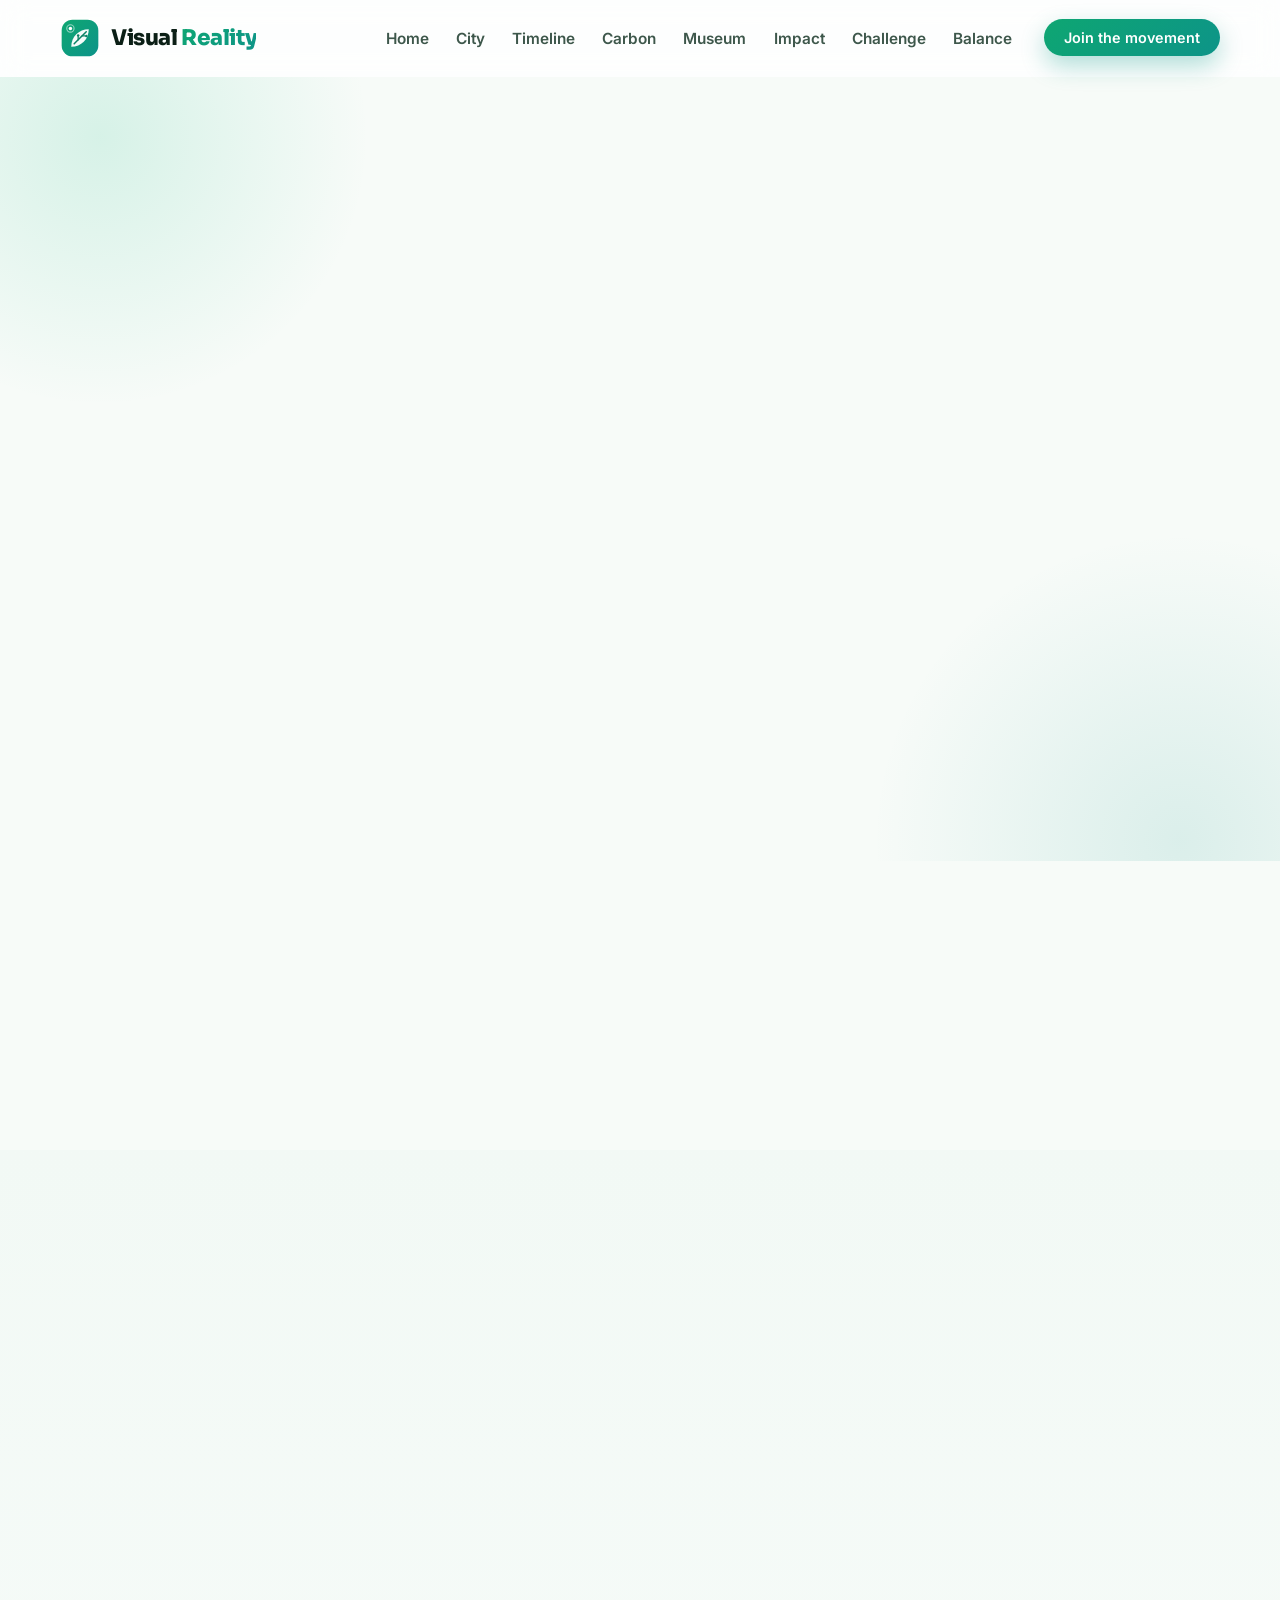
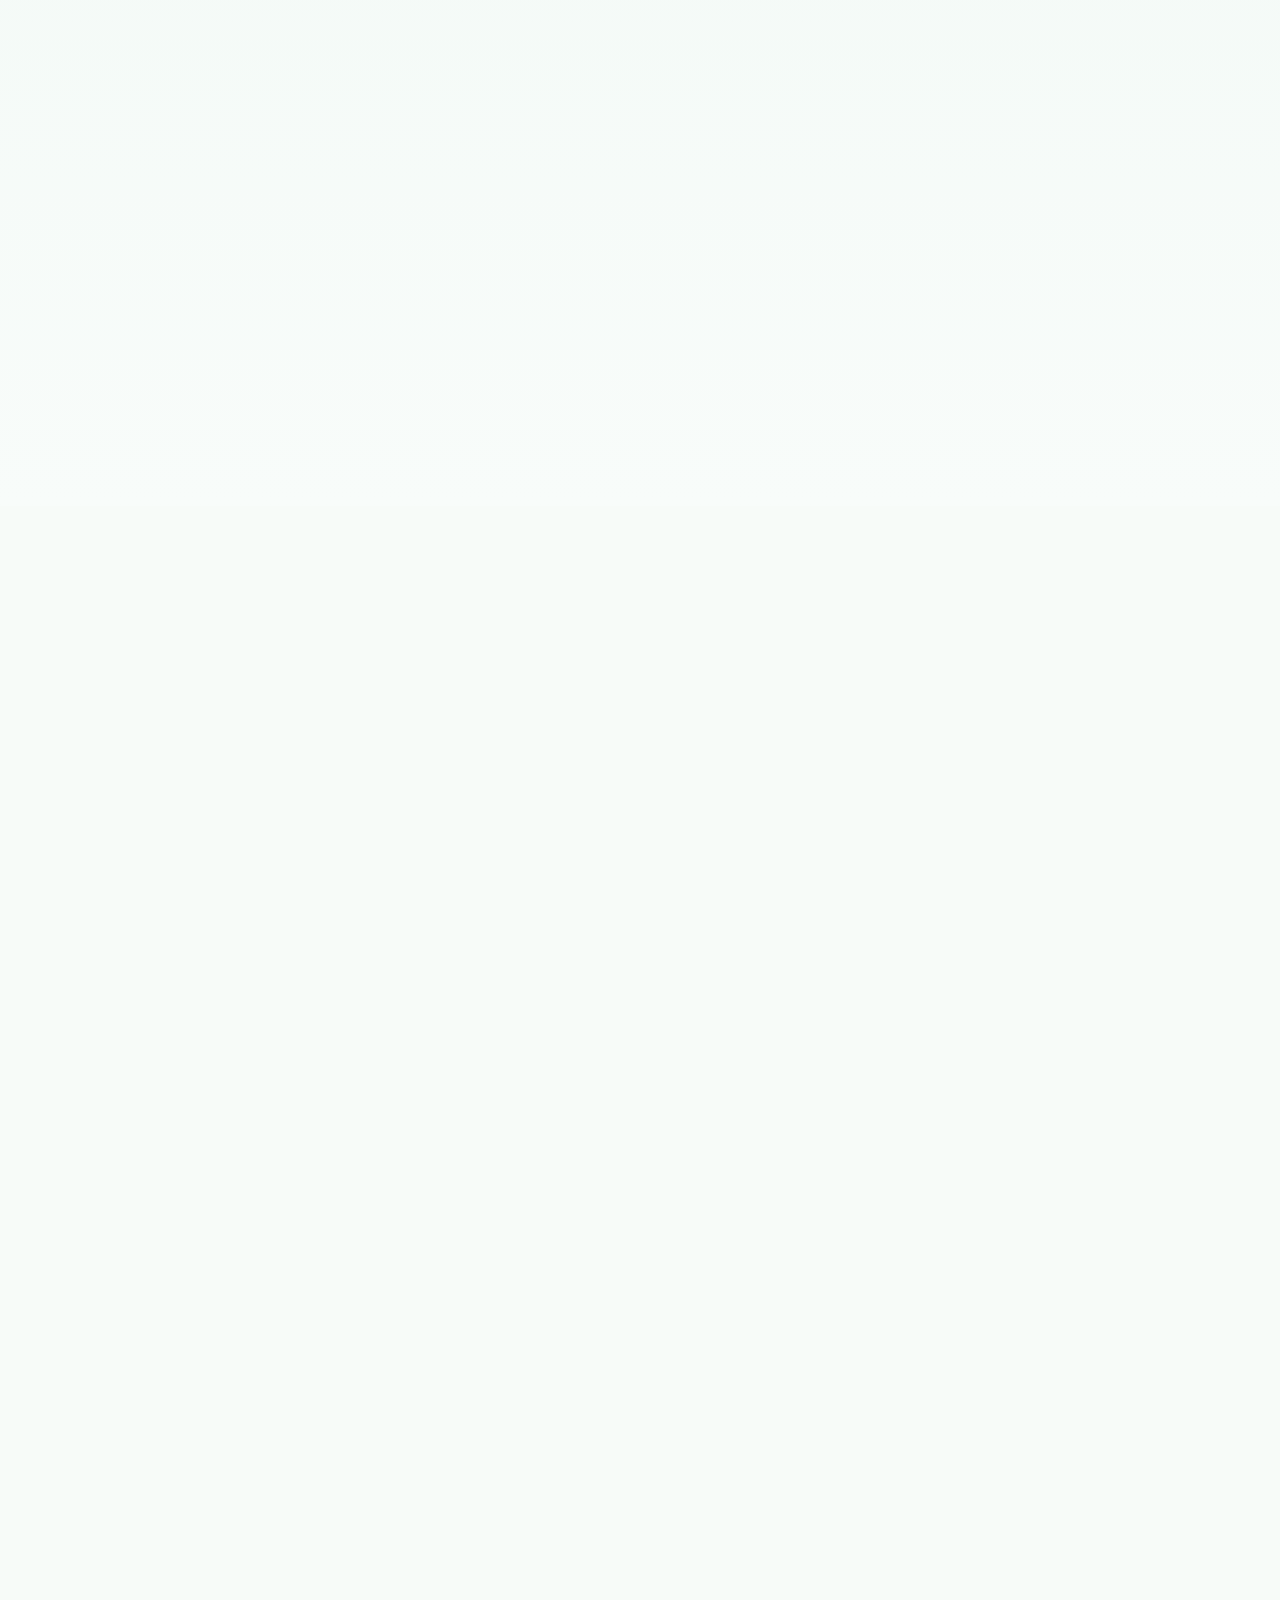
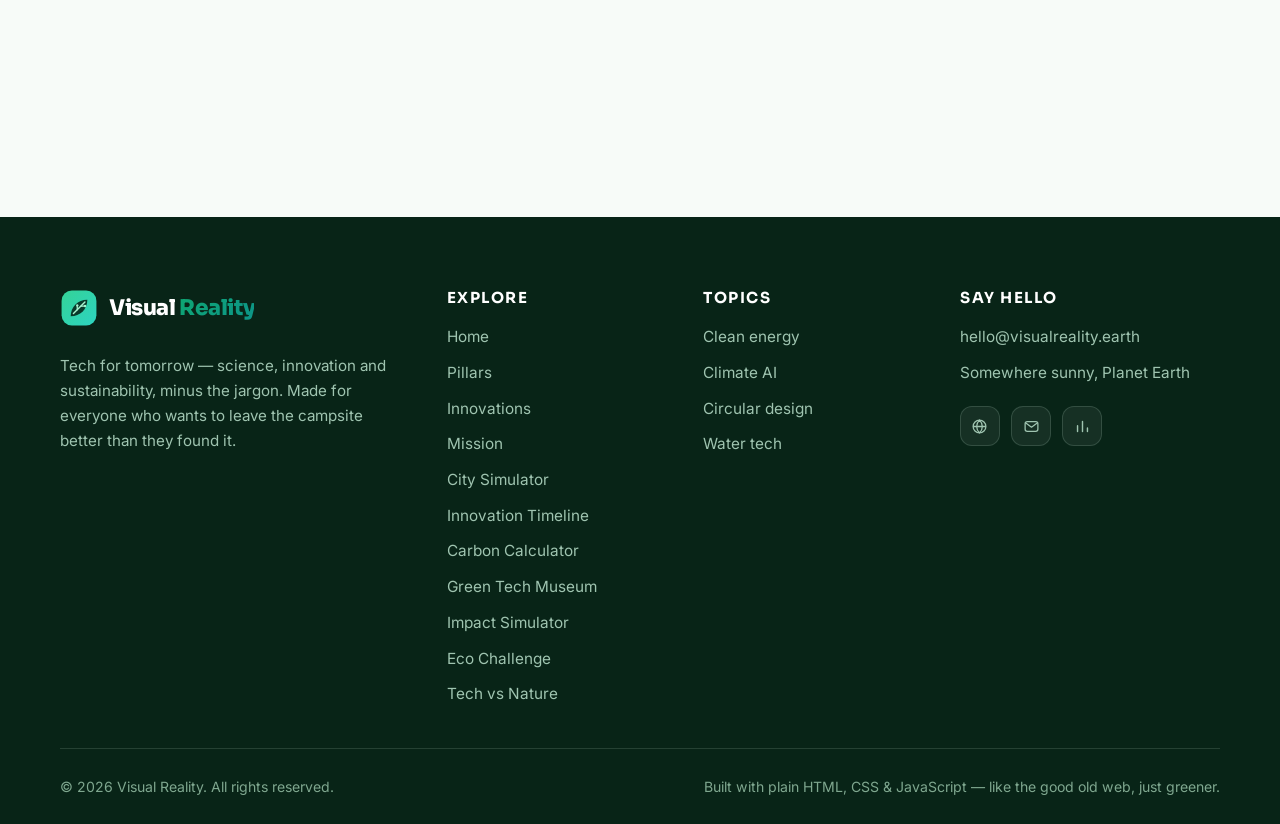
==== commit bcff4a92: "d497125a-ee71-4902-a60f-f120635a9fa2" ====
--- a/public/index.html
+++ b/public/index.html
@@ -4,6 +4,17 @@
   <meta charset="UTF-8" />
   <meta name="viewport" content="width=device-width, initial-scale=1.0" />
   <title>Visual Reality — Tech for Tomorrow | Science, Innovation &amp; Sustainability</title>
+  <script>
+    /* Activates the cinematic intro before first paint (JS + motion-ok only).
+       No-JS visitors and reduced-motion users never see the overlay. */
+    (function () {
+      try {
+        if (!window.matchMedia("(prefers-reduced-motion: reduce)").matches) {
+          document.documentElement.classList.add("will-intro");
+        }
+      } catch (e) {}
+    })();
+  </script>
   <meta name="description" content="Visual Reality spotlights the breakthroughs in clean energy, climate-smart AI and circular design where science, innovation and sustainability meet. Tech for tomorrow — without costing the Earth." />
   <link rel="icon" href="data:image/svg+xml,%3Csvg xmlns='http://www.w3.org/2000/svg' viewBox='0 0 48 48'%3E%3Cdefs%3E%3ClinearGradient id='g' x1='4' y1='4' x2='44' y2='44' gradientUnits='userSpaceOnUse'%3E%3Cstop stop-color='%230ea672'/%3E%3Cstop offset='1' stop-color='%230d9488'/%3E%3C/linearGradient%3E%3C/defs%3E%3Crect x='2' y='2' width='44' height='44' rx='13' fill='url(%23g)'/%3E%3Cpath d='M13.5 34.5C13.5 22.5 22.5 13.5 34.5 13.5C34.5 25.5 25.5 34.5 13.5 34.5Z' fill='%23ffffff'/%3E%3Cpath d='M17 31C21.5 26.5 27 21 31.5 16.5' stroke='%230b8266' stroke-width='1.8' stroke-linecap='round' fill='none'/%3E%3Cpath d='M21.8 26.2V22.4' stroke='%230b8266' stroke-width='1.6' stroke-linecap='round'/%3E%3Ccircle cx='21.8' cy='20.9' r='1.5' fill='%230b8266'/%3E%3Cpath d='M26.5 21.5H30' stroke='%230b8266' stroke-width='1.6' stroke-linecap='round'/%3E%3Ccircle cx='31.6' cy='21.5' r='1.5' fill='%230b8266'/%3E%3C/svg%3E" />
   <link rel="preconnect" href="https://fonts.googleapis.com" />
@@ -11,8 +22,84 @@
   <link href="https://fonts.googleapis.com/css2?family=Inter:wght@400;500;600;700&family=Sora:wght@600;700;800&display=swap" rel="stylesheet" />
   <link rel="stylesheet" href="styles.css" />
   <link rel="stylesheet" href="wizard.css" />
+  <link rel="stylesheet" href="intro.css" />
 </head>
 <body>
+  <!-- ======= CINEMATIC INTRO OVERLAY ======= -->
+  <div class="intro-overlay" id="introOverlay" role="dialog" aria-modal="true"
+       aria-label="Visual Reality brand intro">
+
+    <!-- STAGE 1 · faint brand-text cloud -->
+    <div class="intro-cloud" aria-hidden="true">
+      <span style="--x:8%;  --y:16%; --s:1.5rem;  --ls:0.12em; --r:-5deg; --d:0.05s; --o:0.18">Visual Reality</span>
+      <span style="--x:64%; --y:14%; --s:0.8rem;  --ls:0.4em;  --r:4deg;  --d:0.35s">Tech for tomorrow</span>
+      <span style="--x:12%; --y:38%; --s:1.1rem;  --ls:0.5em;  --r:-3deg; --d:0.55s; --o:0.12">Science</span>
+      <span style="--x:70%; --y:34%; --s:1.25rem; --ls:0.34em; --r:5deg;  --d:0.7s;  --o:0.16">Innovation</span>
+      <span style="--x:6%;  --y:62%; --s:0.9rem;  --ls:0.3em;  --r:-4deg; --d:0.85s">Sustainability</span>
+      <span style="--x:44%; --y:8%;  --s:0.72rem; --ls:0.5em;  --r:0deg;  --d:0.95s; --o:0.12">Est. 2026</span>
+      <span style="--x:72%; --y:56%; --s:1rem;    --ls:0.28em; --r:3deg;  --d:0.45s">Clean energy</span>
+      <span style="--x:16%; --y:82%; --s:0.85rem; --ls:0.36em; --r:-7deg; --d:0.6s">Climate AI</span>
+      <span style="--x:58%; --y:78%; --s:0.85rem; --ls:0.3em;  --r:6deg;  --d:0.75s">Circular design</span>
+      <span style="--x:30%; --y:26%; --s:0.75rem; --ls:0.4em;  --r:-2deg; --d:1s;    --o:0.11">Net zero 2040</span>
+      <span style="--x:38%; --y:88%; --s:0.78rem; --ls:0.34em; --r:2deg;  --d:0.9s">Open science</span>
+      <span style="--x:84%; --y:72%; --s:0.95rem; --ls:0.26em; --r:-3deg; --d:0.65s">Green tech</span>
+      <span style="--x:24%; --y:52%; --s:1.1rem;  --ls:0;      --r:0deg;  --d:0.4s;  --o:0.22">✦</span>
+      <span style="--x:88%; --y:24%; --s:0.8rem;  --ls:0;      --r:0deg;  --d:0.8s;  --o:0.2">✦</span>
+      <span style="--x:14%; --y:74%; --s:0.7rem;  --ls:0;      --r:0deg;  --d:1.05s; --o:0.18">✦</span>
+    </div>
+    <div class="intro-tagline" aria-hidden="true"><b>Tech for tomorrow</b></div>
+
+    <!-- atmosphere -->
+    <div class="intro-vignette" aria-hidden="true"></div>
+    <div class="intro-glow" aria-hidden="true"></div>
+    <div class="intro-grain" aria-hidden="true"></div>
+
+    <!-- STAGES 2–3 · converging emblem + neon trace -->
+    <div class="intro-stage">
+      <svg class="intro-logo" viewBox="0 0 200 200" fill="none" xmlns="http://www.w3.org/2000/svg" aria-hidden="true" focusable="false">
+        <g class="i-top">
+          <g class="ghost" aria-hidden="true">
+            <path stroke-width="2.6" d="M54 138C54 90 90 54 138 54C138 102 102 138 54 138Z"/>
+            <path stroke-width="2" d="M68 124C86 106 108 84 126 66"/>
+            <path stroke-width="2" d="M87.2 104.8V89.6"/>
+            <circle stroke-width="2" cx="87.2" cy="83.6" r="6"/>
+            <path stroke-width="2" d="M106 86H120"/>
+            <circle stroke-width="2" cx="126.4" cy="86" r="6"/>
+          </g>
+          <path class="draw i-leaf"      pathLength="100" stroke-width="2.6" d="M54 138C54 90 90 54 138 54C138 102 102 138 54 138Z"/>
+          <path class="draw i-vein-main" pathLength="100" stroke-width="2"   d="M68 124C86 106 108 84 126 66"/>
+          <path class="draw i-vein-v"    pathLength="100" stroke-width="2"   d="M87.2 104.8V89.6"/>
+          <circle class="draw i-node"    pathLength="100" stroke-width="2"   cx="87.2" cy="83.6" r="6"/>
+          <path class="draw i-vein-h"    pathLength="100" stroke-width="2"   d="M106 86H120"/>
+          <circle class="draw i-node"    pathLength="100" stroke-width="2"   cx="126.4" cy="86" r="6"/>
+        </g>
+        <g class="i-bottom">
+          <g class="ghost" aria-hidden="true">
+            <rect stroke-width="2.6" x="8" y="8" width="184" height="184" rx="52"/>
+            <circle stroke-width="2" cx="50" cy="50" r="8.4"/>
+            <circle stroke-width="1.6" cx="50" cy="50" r="17.6"/>
+          </g>
+          <rect class="draw i-badge"   pathLength="100" stroke-width="2.6" x="8" y="8" width="184" height="184" rx="52"/>
+          <circle class="draw i-dot-a" pathLength="100" stroke-width="2"   cx="50" cy="50" r="8.4"/>
+          <circle class="draw i-dot-b" pathLength="100" stroke-width="1.6" cx="50" cy="50" r="17.6"/>
+        </g>
+        <g class="i-ring-group">
+          <ellipse class="draw i-ring" pathLength="100" stroke-width="1.4" stroke-opacity="0.42" cx="100" cy="100" rx="118" ry="42" transform="rotate(-18 100 100)"/>
+          <circle class="draw i-sat"   pathLength="100" stroke-width="2"   cx="113" cy="140" r="3"/>
+        </g>
+      </svg>
+
+      <div class="intro-word" aria-hidden="true">
+        <span class="iw-line"></span>
+        <p class="iw-text">Visual <em>Reality</em></p>
+        <span class="iw-line"></span>
+      </div>
+      <p class="intro-tag2">Science &middot; Innovation &middot; Sustainability</p>
+    </div>
+
+    <button class="intro-skip" id="introSkip" type="button">Skip intro</button>
+  </div>
+
   <a class="skip-link" href="#main">Skip to content</a>
 
   <!-- ======= HEADER ======= -->
@@ -708,6 +795,7 @@
     <svg width="18" height="18" viewBox="0 0 24 24" fill="none" aria-hidden="true"><path d="M12 19V5m0 0-6 6m6-6 6 6" stroke="currentColor" stroke-width="2.2" stroke-linecap="round" stroke-linejoin="round"/></svg>
   </button>
 
+  <script src="intro.js"></script>
   <script src="wizard.js"></script>
   <script src="script.js"></script>
 </body>
--- a/public/intro.css
+++ b/public/intro.css
@@ -0,0 +1,427 @@
+/* ============================================================
+   Visual Reality — Cinematic Intro Overlay
+   Luxury brand motion intro, pure CSS (timeline classes driven
+   by intro.js):
+     stage-cloud  (t=0)    faint brand-text cloud + tagline
+     stage-build  (t=2.1s) logo pieces converge to center
+     stage-trace  (t=3.1s) neon stroke draws the emblem
+     stage-lit    (t=5.5s) shine flash + wordmark reveal
+     is-leaving   (t=7.1s) overlay dissolves → website reveal
+   No-JS: overlay never displays. Reduced-motion: skipped.
+   CSS failsafe: auto-hides after 11.5s if JS ever stalls.
+   ============================================================ */
+
+.intro-overlay {
+  display: none;
+  position: fixed;
+  inset: 0;
+  z-index: 9999;
+  background-color: #0f0f0f;
+  overflow: hidden;
+  cursor: default;
+}
+
+/* activated pre-paint by an inline head script (JS + motion-ok only) */
+html.will-intro .intro-overlay {
+  display: grid;
+  place-items: center;
+}
+
+/* scroll lock while the intro plays */
+html.intro-lock,
+html.intro-lock body {
+  overflow: hidden;
+}
+
+/* hard failsafe — the show always ends, even if intro.js stalls */
+@keyframes intro-failsafe {
+  to { opacity: 0; visibility: hidden; pointer-events: none; }
+}
+
+html.will-intro .intro-overlay {
+  animation: intro-failsafe 0.5s ease 11.5s forwards;
+}
+
+/* ---------- atmosphere ---------- */
+
+.intro-grain {
+  position: absolute;
+  inset: -60%;
+  z-index: 3;
+  pointer-events: none;
+  background-image: url("data:image/svg+xml,%3Csvg xmlns='http://www.w3.org/2000/svg' width='180' height='180'%3E%3Cfilter id='n'%3E%3CfeTurbulence type='fractalNoise' baseFrequency='0.82' numOctaves='2' stitchTiles='stitch'/%3E%3CfeColorMatrix type='saturate' values='0'/%3E%3C/filter%3E%3Crect width='100%25' height='100%25' filter='url(%23n)'/%3E%3C/svg%3E");
+  opacity: 0.045;
+  animation: intro-grain 7s steps(8) infinite;
+}
+
+@keyframes intro-grain {
+  0%, 100% { transform: translate(0, 0); }
+  12.5%    { transform: translate(-2.5%, 1.8%); }
+  25%      { transform: translate(1.6%, -2.2%); }
+  37.5%    { transform: translate(-1.8%, -1.4%); }
+  50%      { transform: translate(2.4%, 1.2%); }
+  62.5%    { transform: translate(-1.2%, 2.6%); }
+  75%      { transform: translate(2%, -1.8%); }
+  87.5%    { transform: translate(-2.6%, -0.6%); }
+}
+
+.intro-vignette {
+  position: absolute;
+  inset: 0;
+  z-index: 2;
+  pointer-events: none;
+  background: radial-gradient(ellipse at center, transparent 40%, rgba(0, 0, 0, 0.52) 100%);
+}
+
+.intro-glow {
+  position: absolute;
+  z-index: 2;
+  width: 52vmin;
+  height: 52vmin;
+  left: 50%;
+  top: 50%;
+  transform: translate(-50%, -50%);
+  border-radius: 50%;
+  pointer-events: none;
+  background: radial-gradient(circle, rgba(16, 185, 129, 0.32) 0%, rgba(13, 148, 136, 0.1) 45%, transparent 70%);
+  opacity: 0;
+  transition: opacity 1.2s ease;
+}
+
+.stage-build .intro-glow { opacity: 0.34; }
+.stage-trace .intro-glow { opacity: 0.5; animation: glow-breathe 2.6s ease-in-out infinite; }
+.stage-lit   .intro-glow { opacity: 0.42; }
+
+@keyframes glow-breathe {
+  0%, 100% { opacity: 0.5; }
+  50%      { opacity: 0.62; }
+}
+
+/* ---------- STAGE 1 · the logo cloud ---------- */
+
+.intro-cloud {
+  position: absolute;
+  inset: 0;
+  z-index: 1;
+  pointer-events: none;
+  transition: opacity 0.55s ease;
+}
+
+.stage-build .intro-cloud,
+.is-leaving .intro-cloud { opacity: 0; }
+
+.intro-cloud span {
+  position: absolute;
+  left: var(--x);
+  top: var(--y);
+  font-family: "Inter", sans-serif;
+  font-weight: 600;
+  font-size: var(--s, 1rem);
+  letter-spacing: var(--ls, 0.28em);
+  text-transform: uppercase;
+  color: #ffffff;
+  white-space: nowrap;
+  transform: rotate(var(--r, 0deg));
+  opacity: 0;
+  animation: cloud-in 0.9s ease var(--d, 0s) both;
+}
+
+@keyframes cloud-in {
+  from { opacity: 0; transform: rotate(var(--r, 0deg)) translateY(10px); }
+  to   { opacity: var(--o, 0.15); transform: rotate(var(--r, 0deg)) translateY(0); }
+}
+
+.intro-tagline {
+  position: absolute;
+  z-index: 1;
+  left: 50%;
+  top: 50%;
+  transform: translate(-50%, -50%);
+  display: flex;
+  align-items: center;
+  gap: 18px;
+  pointer-events: none;
+  animation: tag-cycle 2.1s ease both;
+}
+
+.intro-tagline::before,
+.intro-tagline::after {
+  content: "";
+  width: 54px;
+  height: 1px;
+  background: rgba(255, 255, 255, 0.35);
+}
+
+.intro-tagline b {
+  font-family: "Inter", sans-serif;
+  font-weight: 400;
+  font-size: 0.95rem;
+  letter-spacing: 0.42em;
+  text-transform: uppercase;
+  color: rgba(255, 255, 255, 0.92);
+  padding-left: 0.42em; /* optically balance tracking */
+}
+
+@keyframes tag-cycle {
+  0%   { opacity: 0; transform: translate(-50%, -46%); }
+  22%  { opacity: 1; transform: translate(-50%, -50%); }
+  74%  { opacity: 1; transform: translate(-50%, -50%); }
+  100% { opacity: 0; transform: translate(-50%, -56%); }
+}
+
+/* ---------- STAGE 2 · central emblem, pieces converging ---------- */
+
+.intro-stage {
+  position: relative;
+  z-index: 4;
+  display: flex;
+  flex-direction: column;
+  align-items: center;
+  transition: transform 0.9s ease;
+}
+
+.is-leaving .intro-stage {
+  transform: scale(1.05);
+  opacity: 0.6;
+  transition: transform 0.95s ease, opacity 0.95s ease;
+}
+
+.intro-logo {
+  width: clamp(150px, 34vmin, 224px);
+  height: auto;
+  overflow: visible;
+  filter: drop-shadow(0 0 0 rgba(255, 255, 255, 0));
+  transition: filter 1s ease;
+}
+
+.stage-build .intro-logo {
+  filter: drop-shadow(0 0 14px rgba(16, 185, 129, 0.22));
+}
+
+.stage-trace .intro-logo {
+  filter: drop-shadow(0 0 7px rgba(255, 255, 255, 0.38))
+          drop-shadow(0 0 22px rgba(16, 185, 129, 0.5))
+          drop-shadow(0 0 58px rgba(13, 148, 136, 0.3));
+}
+
+.stage-lit .intro-logo {
+  filter: drop-shadow(0 0 9px rgba(255, 255, 255, 0.55))
+          drop-shadow(0 0 30px rgba(16, 185, 129, 0.65))
+          drop-shadow(0 0 72px rgba(13, 148, 136, 0.4));
+}
+
+.is-leaving .intro-logo {
+  filter: drop-shadow(0 0 10px rgba(16, 185, 129, 0.4));
+}
+
+/* converging pieces */
+.i-top,
+.i-bottom {
+  opacity: 0;
+}
+
+.i-top    { transform: translateY(-74px); }
+.i-bottom { transform: translateY(74px); }
+
+.stage-build .i-top,
+.stage-build .i-bottom {
+  opacity: 1;
+  transform: translateY(0);
+  transition:
+    transform 1.05s cubic-bezier(0.16, 1, 0.3, 1),
+    opacity 0.5s ease 0.12s;
+}
+
+/* ---------- STAGE 3 · neon stroke drawing ---------- */
+
+.intro-logo .draw {
+  fill: none;
+  stroke: #ffffff;
+  stroke-linecap: round;
+  stroke-linejoin: round;
+  stroke-dasharray: 100 100;
+  stroke-dashoffset: 100;
+}
+
+/* draw-in choreography (pathLength="100" normalises every path) */
+.stage-trace .i-leaf       { stroke-dashoffset: 0; transition: stroke-dashoffset 0.95s cubic-bezier(0.6, 0.05, 0.3, 1) 0.1s; }
+.stage-trace .i-vein-main  { stroke-dashoffset: 0; transition: stroke-dashoffset 0.5s  cubic-bezier(0.6, 0.05, 0.3, 1) 0.72s; }
+.stage-trace .i-vein-v     { stroke-dashoffset: 0; transition: stroke-dashoffset 0.35s cubic-bezier(0.6, 0.05, 0.3, 1) 0.95s; }
+.stage-trace .i-vein-h     { stroke-dashoffset: 0; transition: stroke-dashoffset 0.35s cubic-bezier(0.6, 0.05, 0.3, 1) 1.07s; }
+.stage-trace .i-node       { stroke-dashoffset: 0; transition: stroke-dashoffset 0.3s  ease-out 1.22s; }
+.stage-trace .i-badge      { stroke-dashoffset: 0; transition: stroke-dashoffset 0.85s cubic-bezier(0.6, 0.05, 0.3, 1) 0.95s; }
+.stage-trace .i-dot-a      { stroke-dashoffset: 0; transition: stroke-dashoffset 0.4s  ease-out 1.5s; }
+.stage-trace .i-dot-b      { stroke-dashoffset: 0; transition: stroke-dashoffset 0.4s  ease-out 1.62s; }
+.stage-trace .i-ring       { stroke-dashoffset: 0; transition: stroke-dashoffset 0.8s  cubic-bezier(0.6, 0.05, 0.3, 1) 1.55s; }
+.stage-trace .i-sat        { stroke-dashoffset: 0; transition: stroke-dashoffset 0.35s ease-out 1.78s; }
+
+/* orbit ring only exists during the trace */
+.i-ring-group { opacity: 0; }
+.stage-trace .i-ring-group { opacity: 1; transition: opacity 0.4s ease 1.5s; }
+
+/* faint ghost outlines — make the convergence visible, then hand over
+   to the neon trace which draws on top and dissolves them */
+.intro-logo .ghost {
+  fill: none;
+  stroke: rgba(255, 255, 255, 0.26);
+  stroke-linecap: round;
+  stroke-linejoin: round;
+  opacity: 0;
+}
+
+.stage-build .ghost {
+  opacity: 1;
+  transition: opacity 0.55s ease 0.15s;
+}
+
+.stage-trace .ghost,
+.is-leaving .ghost {
+  opacity: 0;
+  transition: opacity 0.7s ease 0.35s;
+}
+
+/* shine flash when the tracing completes */
+.stage-lit .intro-logo { animation: logo-flash 0.6s ease 1; }
+
+@keyframes logo-flash {
+  0%   { filter: drop-shadow(0 0 12px rgba(255, 255, 255, 0.85)) drop-shadow(0 0 44px rgba(52, 211, 153, 0.8)); }
+  100% { filter: drop-shadow(0 0 9px rgba(255, 255, 255, 0.55)) drop-shadow(0 0 30px rgba(16, 185, 129, 0.65)) drop-shadow(0 0 72px rgba(13, 148, 136, 0.4)); }
+}
+
+/* ---------- wordmark reveal (with the shine) ---------- */
+
+.intro-word {
+  margin-top: 30px;
+  display: flex;
+  align-items: center;
+  gap: 22px;
+}
+
+.iw-line {
+  width: 58px;
+  height: 1px;
+  background: linear-gradient(90deg, transparent, rgba(255, 255, 255, 0.55));
+  transform: scaleX(0);
+}
+
+.iw-line:last-child {
+  background: linear-gradient(90deg, rgba(255, 255, 255, 0.55), transparent);
+}
+
+.stage-lit .iw-line {
+  transform: scaleX(1);
+  transition: transform 1.05s cubic-bezier(0.16, 1, 0.3, 1) 0.35s;
+}
+
+.iw-text {
+  margin: 0;
+  font-family: "Sora", sans-serif;
+  font-weight: 700;
+  font-size: clamp(1.02rem, 4.6vw, 1.5rem);
+  color: #ffffff;
+  white-space: nowrap;
+  opacity: 0;
+  letter-spacing: 0.62em;
+  padding-left: 0.62em; /* balance the tracking */
+  text-indent: 0.62em;
+}
+
+.iw-text em {
+  font-style: normal;
+  background: linear-gradient(90deg, #34d399, #2dd4bf);
+  -webkit-background-clip: text;
+  background-clip: text;
+  color: transparent;
+}
+
+.stage-lit .iw-text {
+  opacity: 1;
+  letter-spacing: 0.34em;
+  padding-left: 0.34em;
+  text-indent: 0.34em;
+  transition:
+    opacity 0.9s ease 0.1s,
+    letter-spacing 1.2s cubic-bezier(0.16, 1, 0.3, 1) 0.1s;
+}
+
+.intro-tag2 {
+  margin: 14px 0 0;
+  font-family: "Inter", sans-serif;
+  font-weight: 500;
+  font-size: clamp(0.6rem, 2.4vw, 0.72rem);
+  letter-spacing: 0.5em;
+  padding-left: 0.5em;
+  text-transform: uppercase;
+  color: rgba(255, 255, 255, 0.62);
+  opacity: 0;
+  transform: translateY(8px);
+}
+
+.stage-lit .intro-tag2 {
+  opacity: 1;
+  transform: translateY(0);
+  transition: opacity 0.8s ease 0.75s, transform 0.8s cubic-bezier(0.16, 1, 0.3, 1) 0.75s;
+}
+
+/* ---------- skip intro ---------- */
+
+.intro-skip {
+  position: absolute;
+  z-index: 5;
+  right: 28px;
+  bottom: 26px;
+  font-family: "Inter", sans-serif;
+  font-size: 0.68rem;
+  font-weight: 600;
+  letter-spacing: 0.32em;
+  text-transform: uppercase;
+  color: rgba(255, 255, 255, 0.55);
+  background: transparent;
+  border: 1px solid rgba(255, 255, 255, 0.22);
+  border-radius: 999px;
+  padding: 11px 20px 11px 24px;
+  cursor: pointer;
+  opacity: 0;
+  animation: skip-in 0.7s ease 0.9s forwards;
+  transition: color 0.25s ease, border-color 0.25s ease, background 0.25s ease;
+}
+
+@keyframes skip-in {
+  to { opacity: 1; }
+}
+
+.intro-skip:hover,
+.intro-skip:focus-visible {
+  color: #ffffff;
+  border-color: rgba(255, 255, 255, 0.65);
+  background: rgba(255, 255, 255, 0.06);
+}
+
+.intro-skip:focus-visible {
+  outline: 2px solid rgba(52, 211, 153, 0.8);
+  outline-offset: 3px;
+}
+
+.is-leaving .intro-skip {
+  opacity: 0 !important;
+  pointer-events: none;
+  transition: opacity 0.3s ease;
+}
+
+/* ---------- responsive ---------- */
+
+@media (max-width: 560px) {
+  .intro-cloud span { font-size: calc(var(--s, 1rem) * 0.78); }
+  .intro-tagline { gap: 12px; }
+  .intro-tagline::before, .intro-tagline::after { width: 34px; }
+  .intro-tagline b { font-size: 0.72rem; }
+  .intro-word { gap: 14px; margin-top: 24px; }
+  .iw-line { width: 34px; }
+  .intro-skip { right: 16px; bottom: 18px; padding: 9px 14px 9px 18px; font-size: 0.62rem; }
+}
+
+/* ---------- reduced motion: no intro at all ---------- */
+
+@media (prefers-reduced-motion: reduce) {
+  .intro-overlay { display: none !important; }
+}
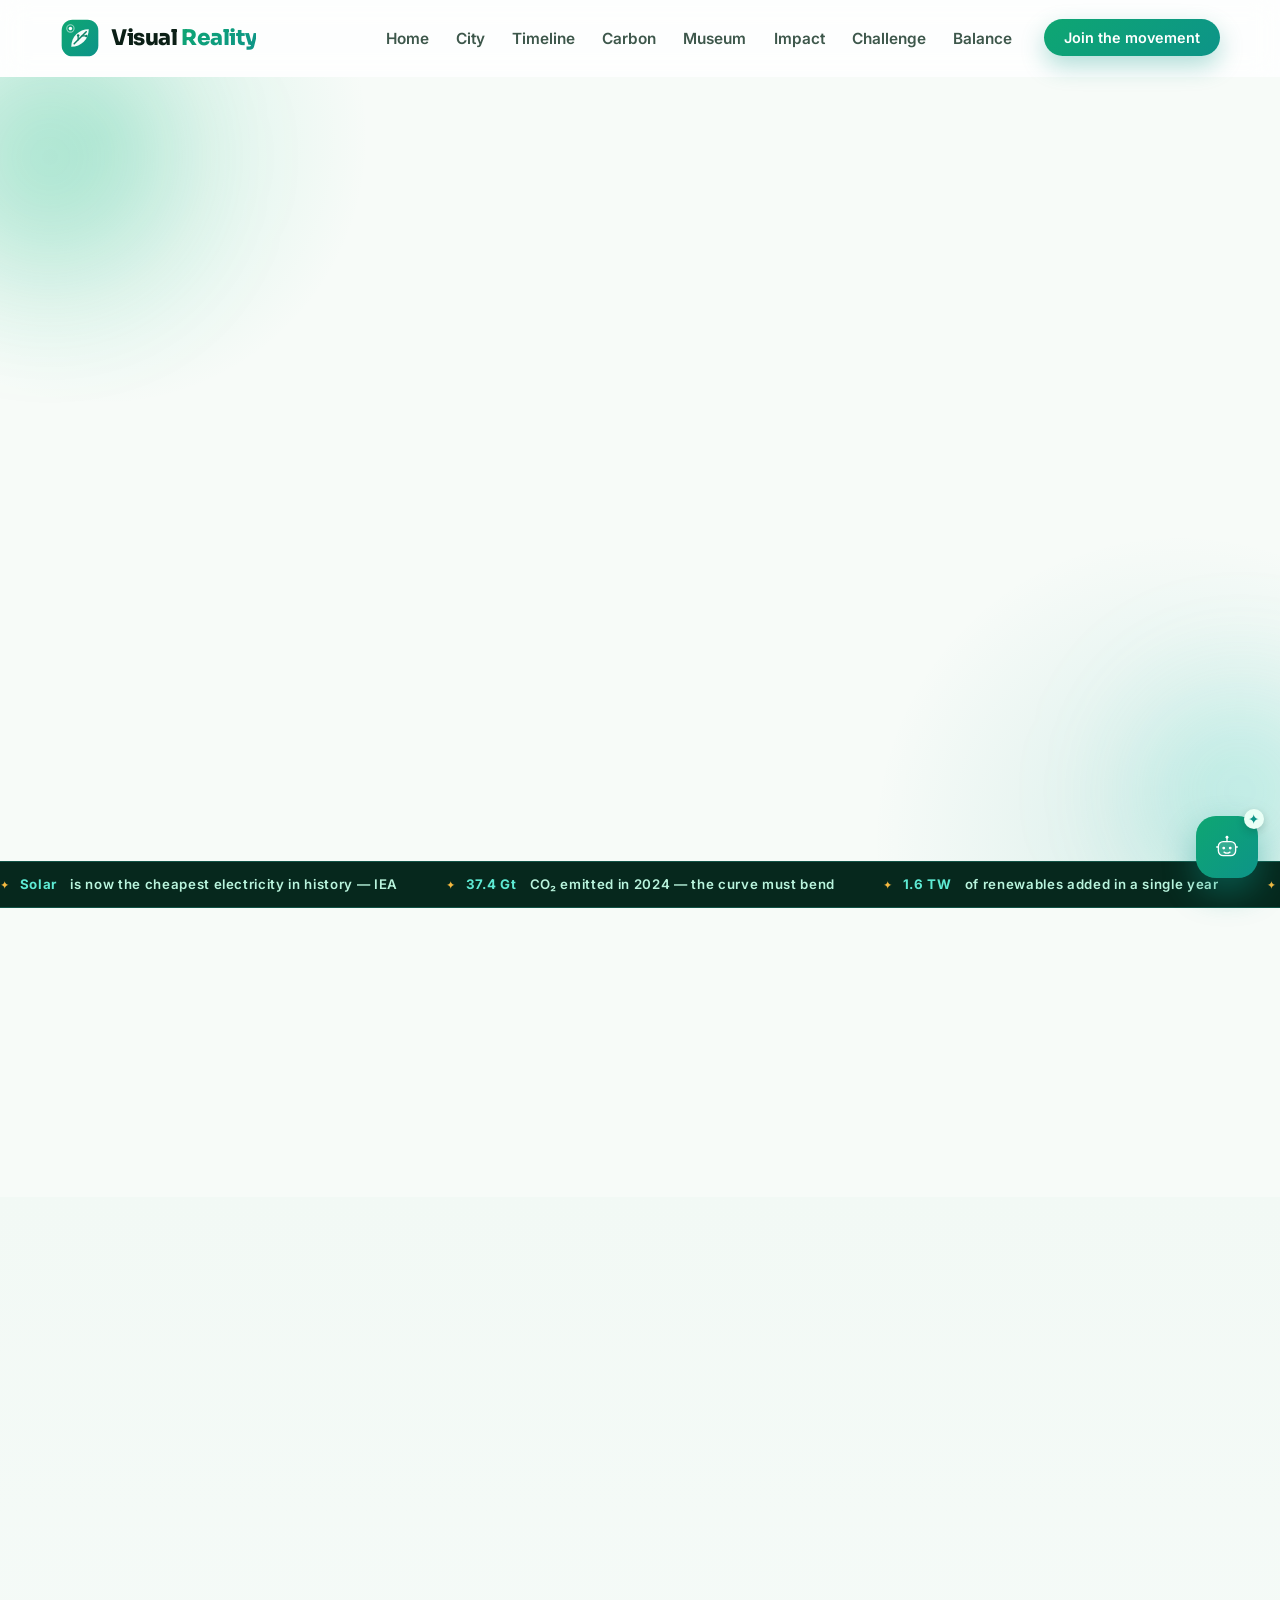
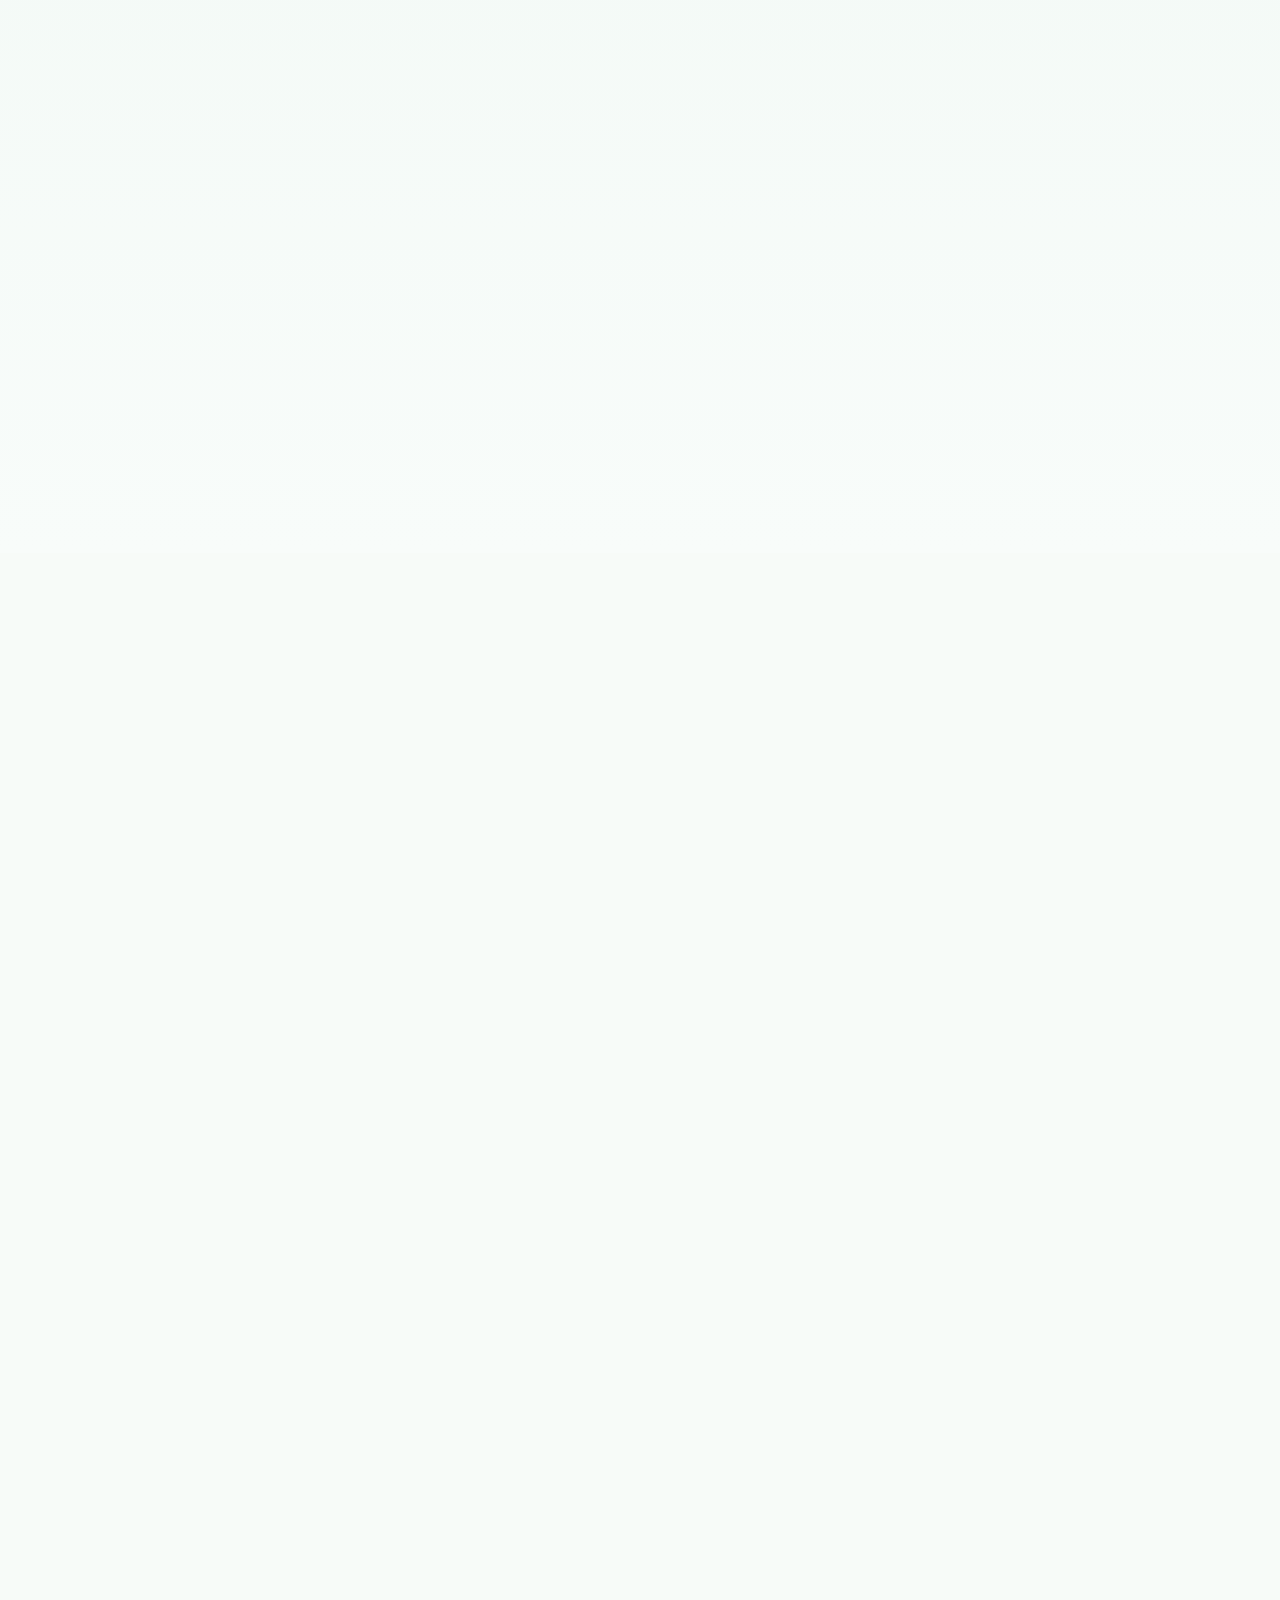
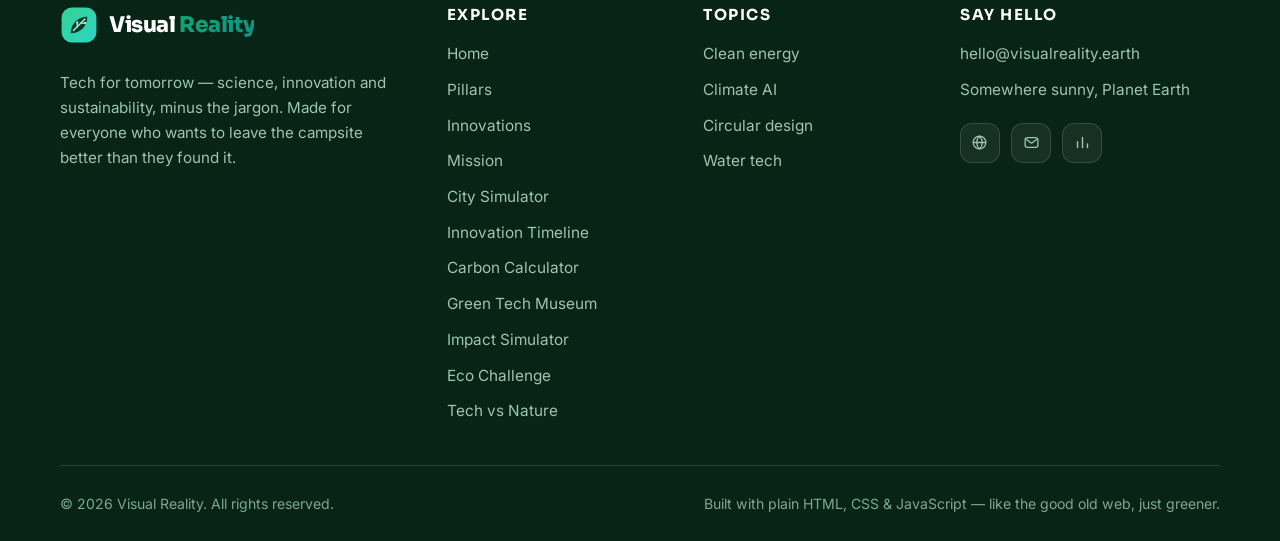
==== commit 5b2ec697: "TerraSense AI chat copilot + site-wide motion layer - TerraSense AI: on-device rule-based science co" ====
--- a/public/index.html
+++ b/public/index.html
@@ -23,6 +23,8 @@
   <link rel="stylesheet" href="styles.css" />
   <link rel="stylesheet" href="wizard.css" />
   <link rel="stylesheet" href="intro.css" />
+  <link rel="stylesheet" href="motion.css" />
+  <link rel="stylesheet" href="terrasense.css" />
 </head>
 <body>
   <!-- ======= CINEMATIC INTRO OVERLAY ======= -->
@@ -151,6 +153,9 @@
   <main id="main">
     <!-- ======= HERO ======= -->
     <section class="hero" id="home">
+      <!-- ambient gradient orbs -->
+      <span class="hero-orb orb-a" aria-hidden="true"></span>
+      <span class="hero-orb orb-b" aria-hidden="true"></span>
       <div class="container hero-grid">
         <div class="hero-copy">
           <p class="eyebrow reveal">
@@ -305,6 +310,30 @@
       </div>
     </section>
 
+    <!-- ======= SCIENCE TICKER ======= -->
+    <div class="vr-ticker" aria-hidden="true">
+      <div class="vr-ticker-track">
+        <div class="vr-ticker-half">
+          <span class="vr-tick"><b>Solar</b>&nbsp;is now the cheapest electricity in history — IEA</span>
+          <span class="vr-tick"><b>37.4 Gt</b>&nbsp;CO₂ emitted in 2024 — the curve must bend</span>
+          <span class="vr-tick"><b>1.6 TW</b>&nbsp;of renewables added in a single year</span>
+          <span class="vr-tick"><b>Fusion</b>&nbsp;achieved its first net-energy gain — Dec 2022</span>
+          <span class="vr-tick"><b>1 in 5</b>&nbsp;new cars sold worldwide is now electric</span>
+          <span class="vr-tick"><b>10%</b>&nbsp;of world electricity now comes from wind</span>
+          <span class="vr-tick"><b>24,000</b>&nbsp;readers start Sunday with the Tomorrow Brief</span>
+        </div>
+        <div class="vr-ticker-half">
+          <span class="vr-tick"><b>Solar</b>&nbsp;is now the cheapest electricity in history — IEA</span>
+          <span class="vr-tick"><b>37.4 Gt</b>&nbsp;CO₂ emitted in 2024 — the curve must bend</span>
+          <span class="vr-tick"><b>1.6 TW</b>&nbsp;of renewables added in a single year</span>
+          <span class="vr-tick"><b>Fusion</b>&nbsp;achieved its first net-energy gain — Dec 2022</span>
+          <span class="vr-tick"><b>1 in 5</b>&nbsp;new cars sold worldwide is now electric</span>
+          <span class="vr-tick"><b>10%</b>&nbsp;of world electricity now comes from wind</span>
+          <span class="vr-tick"><b>24,000</b>&nbsp;readers start Sunday with the Tomorrow Brief</span>
+        </div>
+      </div>
+    </div>
+
     <!-- ======= STATS ======= -->
     <section class="stats" aria-label="Visual Reality in numbers">
       <div class="container">
@@ -412,112 +441,49 @@
       </div>
     </section>
 
-    <!-- ======= INNOVATIONS ======= -->
+    <!-- ======= TERRASENSE AI — LONG BANNER ======= -->
     <section class="innovations section" id="innovations">
       <div class="container">
-        <div class="section-head reveal">
-          <p class="eyebrow">Fresh from the frontier</p>
-          <h2>Innovations in the spotlight</h2>
-          <p class="section-sub">
-            Four fields where tomorrow is already quietly working &mdash; each one
-            verified by our science team and scored against our sustainability bar.
-          </p>
-        </div>
-
-        <div class="innovations-grid">
-          <article class="innov-card reveal">
-            <div class="innov-top">
-              <span class="innov-icon">
-                <svg width="40" height="40" viewBox="0 0 48 48" fill="none" aria-hidden="true">
-                  <path d="M10 34 17 22h20l-7 12H10Z" stroke="currentColor" stroke-width="2" stroke-linejoin="round"/>
-                  <path d="M18.5 22 22 34M29.5 22 26 34" stroke="currentColor" stroke-width="1.8"/>
-                  <circle cx="31" cy="11" r="4.5" stroke="currentColor" stroke-width="2"/>
-                  <path d="M31 3.5V6M38.5 11H36M26 11h-2.5M36.4 5.6l-1.8 1.8M25.6 5.6l1.8 1.8" stroke="currentColor" stroke-width="2" stroke-linecap="round"/>
-                </svg>
+        <div class="ts-banner reveal" id="terrasenseBanner">
+          <div class="ts-banner-grid">
+            <div class="ts-banner-copy">
+              <p class="eyebrow">New &middot; On-site AI guide</p>
+              <h2>Meet <span class="ts-grad">TerraSense&nbsp;AI</span> — your resident science copilot.</h2>
+              <p class="ts-banner-lead">
+                Born from the same climate-model research our stories cover, TerraSense answers
+                questions about every page, game and simulator here &mdash; plus the science behind
+                them. Clean energy, net zero, circular design, the people behind it all&hellip; just ask.
+              </p>
+              <ul class="ts-points">
+                <li>Knows every page, game and simulator</li>
+                <li>Answers science &amp; sustainability questions</li>
+                <li>Runs 100% in your browser &mdash; no accounts, no tracking</li>
+                <li>Session chat &mdash; history clears on refresh</li>
+              </ul>
+              <div class="ts-banner-actions">
+                <button class="btn btn-light" type="button" data-terrasense-open>
+                  Chat with TerraSense now
+                  <svg width="16" height="16" viewBox="0 0 24 24" fill="none" aria-hidden="true"><path d="M5 12h14m0 0-5.5-5.5M19 12l-5.5 5.5" stroke="currentColor" stroke-width="2" stroke-linecap="round" stroke-linejoin="round"/></svg>
+                </button>
+                <span class="ts-banner-hint">or tap the &#10022; button in the corner &mdash; on any page</span>
+              </div>
+            </div>
+
+            <div class="ts-banner-visual" aria-hidden="true">
+              <span class="tsb-ring r1"></span>
+              <span class="tsb-ring r2"></span>
+              <span class="tsb-core">
+                <svg width="44" height="44" viewBox="0 0 48 48" fill="none"><rect x="8" y="14" width="32" height="26" rx="9" fill="rgba(255,255,255,0.16)" stroke="currentColor" stroke-width="2.4"/><path d="M24 14V7.5" stroke="currentColor" stroke-width="2.4" stroke-linecap="round"/><circle cx="24" cy="6" r="2.6" fill="currentColor"/><circle cx="18" cy="26" r="2.6" fill="currentColor"/><circle cx="30" cy="26" r="2.6" fill="currentColor"/><path d="M18.5 33.5c3.4 2.4 7.6 2.4 11 0" stroke="currentColor" stroke-width="2.4" stroke-linecap="round"/></svg>
               </span>
-              <span class="innov-tag">Energy</span>
+              <span class="tsb-spark s1">&#10022;</span>
+              <span class="tsb-spark s2">&#10022;</span>
+              <span class="tsb-spark s3">&#10022;</span>
+              <div class="ts-demo">
+                <div class="ts-demo-row q"><span class="ts-demo-bubble" id="tsDemoQ"></span></div>
+                <div class="ts-demo-row a"><span class="ts-demo-bubble" id="tsDemoA"></span></div>
+              </div>
             </div>
-            <h3>HelioGrid</h3>
-            <p class="innov-kicker">Sunlight for every rooftop</p>
-            <p>
-              Neighbourhood-scale microgrids that stitch inexpensive solar panels into one
-              intelligent, self-balancing power web &mdash; cutting energy bills and blackout
-              risk at the same time.
-            </p>
-            <a href="#subscribe" class="text-link" aria-label="Learn more about HelioGrid in the Tomorrow Brief">Learn more
-              <svg width="15" height="15" viewBox="0 0 24 24" fill="none" aria-hidden="true"><path d="M5 12h14m0 0-5-5m5 5-5 5" stroke="currentColor" stroke-width="2" stroke-linecap="round" stroke-linejoin="round"/></svg>
-            </a>
-          </article>
-
-          <article class="innov-card reveal" style="--d:.08s">
-            <div class="innov-top">
-              <span class="innov-icon">
-                <svg width="40" height="40" viewBox="0 0 48 48" fill="none" aria-hidden="true">
-                  <rect x="14" y="14" width="20" height="20" rx="5" stroke="currentColor" stroke-width="2"/>
-                  <rect x="21" y="21" width="6" height="6" rx="1.5" fill="currentColor"/>
-                  <path d="M20 14V8M28 14V8M20 40v-6M28 40v-6M14 20H8M14 28H8M40 20h-6M40 28h-6" stroke="currentColor" stroke-width="2" stroke-linecap="round"/>
-                </svg>
-              </span>
-              <span class="innov-tag">Climate AI</span>
-            </div>
-            <h3>TerraSense AI</h3>
-            <p class="innov-kicker">A weather eye powered by learning</p>
-            <p>
-              Machine-learning models that fuse satellite and ground sensors to forecast
-              floods, droughts and heatwaves weeks earlier &mdash; giving farmers, insurers and
-              cities precious time to act.
-            </p>
-            <a href="#subscribe" class="text-link" aria-label="Learn more about TerraSense AI in the Tomorrow Brief">Learn more
-              <svg width="15" height="15" viewBox="0 0 24 24" fill="none" aria-hidden="true"><path d="M5 12h14m0 0-5-5m5 5-5 5" stroke="currentColor" stroke-width="2" stroke-linecap="round" stroke-linejoin="round"/></svg>
-            </a>
-          </article>
-
-          <article class="innov-card reveal" style="--d:.16s">
-            <div class="innov-top">
-              <span class="innov-icon">
-                <svg width="40" height="40" viewBox="0 0 48 48" fill="none" aria-hidden="true">
-                  <path d="M36 24a12 12 0 1 1-3.5-8.5" stroke="currentColor" stroke-width="2" stroke-linecap="round"/>
-                  <path d="M36 9v7h-7" stroke="currentColor" stroke-width="2" stroke-linecap="round" stroke-linejoin="round"/>
-                  <path d="M12 24a12 12 0 0 0 3.5 8.5" stroke="currentColor" stroke-width="2" stroke-linecap="round" opacity="0.45"/>
-                  <path d="M12 39v-7h7" stroke="currentColor" stroke-width="2" stroke-linecap="round" stroke-linejoin="round" opacity="0.45"/>
-                </svg>
-              </span>
-              <span class="innov-tag">Materials</span>
-            </div>
-            <h3>LoopWeave</h3>
-            <p class="innov-kicker">Products designed to disappear</p>
-            <p>
-              Compostable packaging and textiles engineered from plant fibres, built to
-              return to the soil within 60 days instead of lingering in landfill for
-              centuries. Waste, redesigned out of existence.
-            </p>
-            <a href="#subscribe" class="text-link" aria-label="Learn more about LoopWeave in the Tomorrow Brief">Learn more
-              <svg width="15" height="15" viewBox="0 0 24 24" fill="none" aria-hidden="true"><path d="M5 12h14m0 0-5-5m5 5-5 5" stroke="currentColor" stroke-width="2" stroke-linecap="round" stroke-linejoin="round"/></svg>
-            </a>
-          </article>
-
-          <article class="innov-card reveal" style="--d:.24s">
-            <div class="innov-top">
-              <span class="innov-icon">
-                <svg width="40" height="40" viewBox="0 0 48 48" fill="none" aria-hidden="true">
-                  <path d="M24 7C24 7 13.5 19.5 13.5 27a10.5 10.5 0 0 0 21 0C34.5 19.5 24 7 24 7Z" stroke="currentColor" stroke-width="2" stroke-linejoin="round"/>
-                  <path d="M19 28.5a5 5 0 0 0 5 5" stroke="currentColor" stroke-width="2" stroke-linecap="round"/>
-                  <path d="M10 41c2.8-1.8 5.7-1.8 8.5 0 2.8 1.8 5.7 1.8 8.5 0 2.8-1.8 5.7-1.8 8.5 0" stroke="currentColor" stroke-width="2" stroke-linecap="round" opacity="0.55"/>
-                </svg>
-              </span>
-              <span class="innov-tag">Water</span>
-            </div>
-            <h3>AquaPure</h3>
-            <p class="innov-kicker">Drinking water from thin air</p>
-            <p>
-              Off-grid harvesters that pull moisture straight from the atmosphere using
-              only sunlight &mdash; safe drinking water for the regions the pipelines forgot,
-              with no bottles and no boreholes.
-            </p>
-            <a href="#subscribe" class="text-link" aria-label="Learn more about AquaPure in the Tomorrow Brief">Learn more
-              <svg width="15" height="15" viewBox="0 0 24 24" fill="none" aria-hidden="true"><path d="M5 12h14m0 0-5-5m5 5-5 5" stroke="currentColor" stroke-width="2" stroke-linecap="round" stroke-linejoin="round"/></svg>
-            </a>
-          </article>
+          </div>
         </div>
       </div>
     </section>
@@ -757,10 +723,10 @@
         <nav class="footer-col" aria-label="Topics">
           <h3>Topics</h3>
           <ul>
-            <li><a href="#innovations">Clean energy</a></li>
+            <li><a href="impact.html">Clean energy</a></li>
             <li><a href="#innovations">Climate AI</a></li>
-            <li><a href="#innovations">Circular design</a></li>
-            <li><a href="#innovations">Water tech</a></li>
+            <li><a href="balance.html">Circular design</a></li>
+            <li><a href="museum.html">Water tech</a></li>
           </ul>
         </nav>
 
@@ -798,5 +764,7 @@
   <script src="intro.js"></script>
   <script src="wizard.js"></script>
   <script src="script.js"></script>
+  <script src="motion.js"></script>
+  <script src="terrasense.js"></script>
 </body>
 </html>
--- a/public/styles.css
+++ b/public/styles.css
@@ -1098,7 +1098,7 @@
 .to-top {
   position: fixed;
   right: 1.4rem;
-  bottom: 1.4rem;
+  bottom: 6.6rem; /* sits above the TerraSense AI chat button */
   z-index: 70;
   display: grid;
   place-items: center;
--- a/public/motion.css
+++ b/public/motion.css
@@ -0,0 +1,308 @@
+/* ============================================================
+   Site-wide motion layer — extra animations for every page
+   Ripple buttons · nav underline · tilt glare · icon draw-in
+   science ticker · hero orbs · border beam · micro-bounces
+   All effects respect prefers-reduced-motion.
+   ============================================================ */
+
+/* ---------- Buttery anchor scrolling ---------- */
+html { scroll-behavior: smooth; }
+
+section[id], div[id="mission"] {
+  scroll-margin-top: 92px;
+}
+
+/* ---------- Click ripple on buttons ---------- */
+.btn {
+  position: relative;
+  overflow: hidden;
+}
+
+.ts-ripple {
+  position: absolute;
+  border-radius: 50%;
+  transform: scale(0);
+  pointer-events: none;
+  background: radial-gradient(
+    circle,
+    rgba(255, 255, 255, 0.55) 0%,
+    rgba(255, 255, 255, 0) 65%
+  );
+  animation: tsRipple 0.65s ease-out forwards;
+}
+
+.btn-ghost .ts-ripple,
+.btn-outline-light .ts-ripple,
+.nav-cta .ts-ripple {
+  background: radial-gradient(
+    circle,
+    rgba(13, 148, 136, 0.3) 0%,
+    rgba(13, 148, 136, 0) 65%
+  );
+}
+
+@keyframes tsRipple {
+  to { transform: scale(3); opacity: 0; }
+}
+
+/* ---------- Nav link underline sweep ---------- */
+.nav-link {
+  position: relative;
+}
+
+.nav-link::after {
+  content: "";
+  position: absolute;
+  left: 0;
+  right: 0;
+  bottom: -5px;
+  height: 2.4px;
+  border-radius: 3px;
+  background: var(--grad);
+  transform: scaleX(0);
+  transform-origin: 100% 50%;
+  transition: transform 0.32s cubic-bezier(0.16, 1, 0.3, 1);
+}
+
+.nav-link:hover::after,
+.nav-link:focus-visible::after {
+  transform: scaleX(1);
+  transform-origin: 0 50%;
+}
+
+/* ---------- 3D tilt cards (driven by motion.js) ---------- */
+[data-tilt] {
+  transform-style: preserve-3d;
+}
+
+.ts-glare {
+  position: absolute;
+  inset: 0;
+  border-radius: inherit;
+  background: radial-gradient(
+    460px circle at var(--gx, 50%) var(--gy, 50%),
+    rgba(255, 255, 255, 0.3),
+    transparent 45%
+  );
+  opacity: 0;
+  transition: opacity 0.35s ease;
+  pointer-events: none;
+  z-index: 2;
+}
+
+[data-tilt]:hover .ts-glare { opacity: 1; }
+
+/* ---------- Pillar icons: stroke draws itself in on reveal ---------- */
+.js .pillar-card .pillar-icon svg :is(path, ellipse, circle) {
+  stroke-dasharray: 130;
+  stroke-dashoffset: 0;
+}
+
+.js .pillar-card.in .pillar-icon svg :is(path, ellipse, circle) {
+  animation: tsIconDraw 1.15s cubic-bezier(0.5, 0, 0.2, 1) both;
+  animation-delay: calc(var(--d, 0s) + 0.25s);
+}
+
+@keyframes tsIconDraw {
+  from { stroke-dasharray: 130; stroke-dashoffset: 130; }
+  to   { stroke-dasharray: 130; stroke-dashoffset: 0; }
+}
+
+/* ---------- Tag rows: staggered pop after their card lands ---------- */
+.js .pillar-card .tag-row li {
+  opacity: 0;
+  transform: translateY(10px) scale(0.92);
+  transition: opacity 0.5s ease, transform 0.55s cubic-bezier(0.34, 1.56, 0.64, 1);
+}
+
+.js .pillar-card.in .tag-row li {
+  opacity: 1;
+  transform: none;
+}
+
+.js .pillar-card.in .tag-row li:nth-child(1) { transition-delay: calc(var(--d, 0s) + 0.3s); }
+.js .pillar-card.in .tag-row li:nth-child(2) { transition-delay: calc(var(--d, 0s) + 0.4s); }
+.js .pillar-card.in .tag-row li:nth-child(3) { transition-delay: calc(var(--d, 0s) + 0.5s); }
+
+/* ---------- Science ticker (homepage) ---------- */
+.vr-ticker {
+  overflow: hidden;
+  background: #06281d;
+  border-top: 1px solid rgba(45, 212, 191, 0.25);
+  border-bottom: 1px solid rgba(45, 212, 191, 0.25);
+  padding: 0.72rem 0;
+  user-select: none;
+}
+
+.vr-ticker-track {
+  display: flex;
+  width: max-content;
+  animation: tsTicker 46s linear infinite;
+}
+
+.vr-ticker:hover .vr-ticker-track {
+  animation-play-state: paused;
+}
+
+.vr-ticker-half {
+  display: flex;
+  align-items: center;
+  flex: none;
+}
+
+.vr-tick {
+  display: inline-flex;
+  align-items: center;
+  gap: 0.6rem;
+  padding-right: 3rem;
+  font-size: 0.83rem;
+  font-weight: 600;
+  letter-spacing: 0.05em;
+  white-space: nowrap;
+  color: #b9f4dd;
+}
+
+.vr-tick b {
+  color: #5eead4;
+  font-weight: 700;
+}
+
+.vr-tick::before {
+  content: "✦";
+  color: #f5b940;
+  font-size: 0.7rem;
+}
+
+@keyframes tsTicker {
+  to { transform: translateX(-50%); }
+}
+
+/* ---------- Hero: drifting gradient orbs ---------- */
+.hero-orb {
+  position: absolute;
+  border-radius: 50%;
+  pointer-events: none;
+  z-index: 0;
+  filter: blur(52px);
+}
+
+.hero .hero-grid {
+  position: relative;
+  z-index: 1;
+}
+
+.orb-a {
+  width: 380px;
+  height: 380px;
+  left: -140px;
+  top: -110px;
+  background: radial-gradient(circle, rgba(16, 185, 129, 0.32), transparent 65%);
+  animation: tsOrbA 21s ease-in-out infinite alternate;
+}
+
+.orb-b {
+  width: 320px;
+  height: 320px;
+  right: -120px;
+  bottom: -90px;
+  background: radial-gradient(circle, rgba(45, 212, 191, 0.3), transparent 65%);
+  animation: tsOrbB 26s ease-in-out infinite alternate;
+}
+
+@keyframes tsOrbA {
+  from { transform: translate(0, 0) scale(1); }
+  to   { transform: translate(70px, 55px) scale(1.16); }
+}
+
+@keyframes tsOrbB {
+  from { transform: translate(0, 0) scale(1); }
+  to   { transform: translate(-60px, -48px) scale(1.12); }
+}
+
+/* ---------- Newsletter card: rotating border beam ---------- */
+@property --beam {
+  syntax: "<angle>";
+  inherits: false;
+  initial-value: 0deg;
+}
+
+.subscribe-card::after {
+  content: "";
+  position: absolute;
+  inset: 0;
+  border-radius: inherit;
+  padding: 1.6px;
+  background: conic-gradient(
+    from var(--beam),
+    transparent 0turn 0.9turn,
+    rgba(16, 185, 129, 0.85) 0.96turn,
+    #ffffff 0.99turn,
+    transparent 1turn
+  );
+  -webkit-mask: linear-gradient(#000 0 0) content-box, linear-gradient(#000 0 0);
+  -webkit-mask-composite: xor;
+  mask: linear-gradient(#000 0 0) content-box, linear-gradient(#000 0 0);
+  mask-composite: exclude;
+  animation: tsBeamSpin 5.4s linear infinite;
+  pointer-events: none;
+}
+
+@keyframes tsBeamSpin {
+  to { --beam: 360deg; }
+}
+
+/* ---------- Back-to-top: cheerful bounce ---------- */
+.to-top:hover svg {
+  animation: tsHop 0.55s ease;
+}
+
+@keyframes tsHop {
+  0% { transform: translateY(0); }
+  35% { transform: translateY(-4px); }
+  70% { transform: translateY(1px); }
+  100% { transform: translateY(0); }
+}
+
+/* ---------- Footer brand leaf sway on hover ---------- */
+.brand-footer:hover .logo-mark {
+  animation: tsSway 0.9s ease-in-out;
+}
+
+@keyframes tsSway {
+  0%, 100% { transform: rotate(0deg); }
+  30% { transform: rotate(-7deg); }
+  65% { transform: rotate(5deg); }
+}
+
+/* ============================================================
+   Reduced motion — switch everything off
+   ============================================================ */
+@media (prefers-reduced-motion: reduce) {
+  html { scroll-behavior: auto; }
+
+  .ts-ripple { display: none; }
+
+  .nav-link::after { transition: none; }
+
+  [data-tilt] { transform: none !important; }
+  .ts-glare { display: none; }
+
+  .js .pillar-card .pillar-icon svg :is(path, ellipse, circle) {
+    animation: none !important;
+  }
+
+  .js .pillar-card .tag-row li {
+    opacity: 1;
+    transform: none;
+    transition: none;
+  }
+
+  .vr-ticker-track { animation: none; }
+
+  .hero-orb { animation: none; }
+
+  .subscribe-card::after { animation: none; }
+
+  .to-top:hover svg,
+  .brand-footer:hover .logo-mark { animation: none; }
+}
--- a/public/terrasense.css
+++ b/public/terrasense.css
@@ -0,0 +1,756 @@
+/* ============================================================
+   TerraSense AI — floating chat button + panel
+   Injected on every page by terrasense.js. Memory-only history.
+   ============================================================ */
+
+/* ---------- Floating action button ---------- */
+.ts-fab {
+  position: fixed;
+  right: 1.4rem;
+  bottom: 1.4rem;
+  z-index: 940;
+  display: grid;
+  place-items: center;
+  width: 62px;
+  height: 62px;
+  padding: 0;
+  border: 0;
+  border-radius: 20px;
+  background: var(--grad);
+  color: #fff;
+  cursor: pointer;
+  box-shadow: 0 14px 32px rgba(13, 148, 136, 0.42);
+  transition: transform 0.28s cubic-bezier(0.34, 1.56, 0.64, 1),
+    box-shadow 0.28s ease, border-radius 0.28s ease;
+}
+
+.ts-fab:hover,
+.ts-fab:focus-visible {
+  transform: translateY(-4px) scale(1.05);
+  border-radius: 26px;
+  box-shadow: 0 20px 40px rgba(13, 148, 136, 0.5);
+}
+
+.ts-fab:focus-visible {
+  outline: 3px solid rgba(13, 148, 136, 0.45);
+  outline-offset: 3px;
+}
+
+/* soft sonar pulse behind the button */
+.ts-fab::before {
+  content: "";
+  position: absolute;
+  inset: 0;
+  border-radius: inherit;
+  background: var(--grad);
+  opacity: 0.35;
+  z-index: -1;
+  animation: tsPulse 2.8s cubic-bezier(0.16, 1, 0.3, 1) infinite;
+}
+
+@keyframes tsPulse {
+  0% { transform: scale(1); opacity: 0.35; }
+  70%, 100% { transform: scale(1.45); opacity: 0; }
+}
+
+/* the little sparkle that makes the bot feel alive */
+.ts-fab::after {
+  content: "✦";
+  position: absolute;
+  top: -7px;
+  right: -6px;
+  font-size: 0.85rem;
+  color: #0d9488;
+  background: #eafff6;
+  border-radius: 50%;
+  width: 20px;
+  height: 20px;
+  line-height: 20px;
+  text-align: center;
+  box-shadow: 0 3px 8px rgba(11, 31, 22, 0.18);
+}
+
+.ts-fab.active::before {
+  animation: none;
+  opacity: 0;
+}
+
+/* hover label (desktop) */
+.ts-fab-label {
+  position: absolute;
+  right: calc(100% + 12px);
+  top: 50%;
+  transform: translateY(-50%) translateX(6px);
+  padding: 0.48rem 0.85rem;
+  border-radius: 11px;
+  background: #06281d;
+  color: #d7fbe9;
+  font-size: 0.82rem;
+  font-weight: 600;
+  white-space: nowrap;
+  opacity: 0;
+  pointer-events: none;
+  transition: opacity 0.25s ease, transform 0.25s ease;
+  box-shadow: 0 10px 22px rgba(11, 31, 22, 0.28);
+}
+
+.ts-fab-label::after {
+  content: "";
+  position: absolute;
+  left: 100%;
+  top: 50%;
+  transform: translateY(-50%);
+  border: 6px solid transparent;
+  border-left-color: #06281d;
+}
+
+.ts-fab:hover .ts-fab-label,
+.ts-fab:focus-visible .ts-fab-label {
+  opacity: 1;
+  transform: translateY(-50%) translateX(0);
+}
+
+@media (hover: none) {
+  .ts-fab-label { display: none; }
+}
+
+/* ---------- Panel ---------- */
+.ts-panel {
+  position: fixed;
+  right: 1.35rem;
+  bottom: calc(1.4rem + 76px);
+  z-index: 945;
+  display: flex;
+  flex-direction: column;
+  width: min(386px, calc(100vw - 2rem));
+  height: min(600px, calc(100vh - 8.5rem));
+  overflow: hidden;
+  background: #fbfdfc;
+  border: 1px solid rgba(13, 148, 136, 0.22);
+  border-radius: 24px;
+  box-shadow: 0 30px 70px rgba(6, 40, 29, 0.3);
+  opacity: 0;
+  transform: translateY(16px) scale(0.96);
+  transform-origin: 100% 100%;
+  transition: opacity 0.24s ease, transform 0.24s cubic-bezier(0.16, 1, 0.3, 1);
+}
+
+.ts-panel.open {
+  opacity: 1;
+  transform: none;
+}
+
+/* ---------- Header ---------- */
+.ts-head {
+  display: flex;
+  align-items: center;
+  gap: 0.7rem;
+  padding: 0.9rem 0.95rem 0.85rem 1rem;
+  background: linear-gradient(130deg, #065f46 0%, #0b7a5e 55%, #0d9488 100%);
+  color: #eafff6;
+}
+
+.ts-avatar {
+  display: grid;
+  place-items: center;
+  flex: none;
+  width: 42px;
+  height: 42px;
+  border-radius: 14px;
+  background: rgba(255, 255, 255, 0.14);
+  border: 1px solid rgba(255, 255, 255, 0.22);
+  animation: tsAvatarBob 3.6s ease-in-out infinite;
+}
+
+@keyframes tsAvatarBob {
+  0%, 100% { transform: translateY(0); }
+  50% { transform: translateY(-3px); }
+}
+
+.ts-id {
+  display: flex;
+  flex-direction: column;
+  gap: 0.12rem;
+  min-width: 0;
+}
+
+.ts-name {
+  font-family: "Sora", sans-serif;
+  font-weight: 700;
+  font-size: 1rem;
+  letter-spacing: 0.01em;
+}
+
+.ts-status {
+  display: inline-flex;
+  align-items: center;
+  gap: 0.4rem;
+  font-size: 0.74rem;
+  color: #a7f3d0;
+}
+
+.ts-dot {
+  width: 7px;
+  height: 7px;
+  border-radius: 50%;
+  background: #4ade80;
+  box-shadow: 0 0 0 0 rgba(74, 222, 128, 0.6);
+  animation: tsDotPing 2s ease-out infinite;
+}
+
+@keyframes tsDotPing {
+  0% { box-shadow: 0 0 0 0 rgba(74, 222, 128, 0.55); }
+  70%, 100% { box-shadow: 0 0 0 7px rgba(74, 222, 128, 0); }
+}
+
+.ts-head-actions {
+  margin-left: auto;
+  display: flex;
+  gap: 0.3rem;
+}
+
+.ts-icon-btn {
+  display: grid;
+  place-items: center;
+  width: 32px;
+  height: 32px;
+  border: 0;
+  border-radius: 9px;
+  background: rgba(255, 255, 255, 0.12);
+  color: #eafff6;
+  cursor: pointer;
+  transition: background 0.2s ease, transform 0.2s ease;
+}
+
+.ts-icon-btn:hover {
+  background: rgba(255, 255, 255, 0.26);
+  transform: translateY(-1px);
+}
+
+/* ---------- Log ---------- */
+.ts-log {
+  flex: 1;
+  overflow-y: auto;
+  padding: 1rem 0.9rem 0.6rem;
+  display: flex;
+  flex-direction: column;
+  gap: 0.7rem;
+  background:
+    radial-gradient(circle at 85% -10%, rgba(13, 148, 136, 0.08), transparent 42%),
+    linear-gradient(180deg, #f4faf7 0%, #fbfdfc 100%);
+  scrollbar-width: thin;
+  scrollbar-color: rgba(13, 148, 136, 0.35) transparent;
+}
+
+.ts-msg {
+  display: flex;
+}
+
+.ts-msg.bot { justify-content: flex-start; }
+.ts-msg.user { justify-content: flex-end; }
+
+.ts-bubble {
+  max-width: 86%;
+  padding: 0.66rem 0.9rem;
+  font-size: 0.92rem;
+  line-height: 1.52;
+  border-radius: 16px;
+  animation: tsBubbleIn 0.3s cubic-bezier(0.16, 1, 0.3, 1) both;
+}
+
+@keyframes tsBubbleIn {
+  from { opacity: 0; transform: translateY(8px) scale(0.98); }
+  to { opacity: 1; transform: none; }
+}
+
+.ts-msg.bot .ts-bubble {
+  background: #ffffff;
+  border: 1px solid rgba(13, 148, 136, 0.16);
+  border-left: 3px solid var(--brand);
+  border-bottom-left-radius: 6px;
+  color: var(--ink);
+  box-shadow: 0 4px 14px rgba(11, 31, 22, 0.06);
+}
+
+.ts-msg.user .ts-bubble {
+  background: var(--grad);
+  color: #fff;
+  border-bottom-right-radius: 6px;
+  box-shadow: 0 6px 16px rgba(13, 148, 136, 0.3);
+}
+
+.ts-bubble a {
+  color: #0b7a5e;
+  font-weight: 600;
+  text-decoration: underline;
+  text-underline-offset: 2px;
+}
+
+.ts-msg.user .ts-bubble a { color: #eafff6; }
+
+.ts-bubble strong { font-weight: 700; }
+
+/* word-by-word reveal helper */
+.ts-bubble.ts-typing:not(:empty) {
+  animation: none;
+}
+
+/* ---------- Typing dots ---------- */
+.ts-bubble-typing {
+  border-left: 3px solid var(--brand);
+  background: #fff;
+  border: 1px solid rgba(13, 148, 136, 0.16);
+  border-left: 3px solid var(--brand);
+  border-bottom-left-radius: 6px;
+}
+
+.ts-dots {
+  display: inline-flex;
+  gap: 5px;
+  padding: 0.2rem 0.1rem;
+}
+
+.ts-dots i {
+  width: 7px;
+  height: 7px;
+  border-radius: 50%;
+  background: #0d9488;
+  opacity: 0.5;
+  animation: tsBounce 1.1s ease-in-out infinite;
+}
+
+.ts-dots i:nth-child(2) { animation-delay: 0.15s; }
+.ts-dots i:nth-child(3) { animation-delay: 0.3s; }
+
+@keyframes tsBounce {
+  0%, 60%, 100% { transform: translateY(0); opacity: 0.45; }
+  30% { transform: translateY(-5px); opacity: 1; }
+}
+
+/* ---------- Suggestion chips ---------- */
+.ts-chips {
+  display: flex;
+  gap: 0.45rem;
+  padding: 0.55rem 0.9rem;
+  overflow-x: auto;
+  scrollbar-width: none;
+  border-top: 1px solid rgba(13, 148, 136, 0.12);
+  background: #fbfdfc;
+}
+
+.ts-chips::-webkit-scrollbar { display: none; }
+
+.ts-chip {
+  flex: none;
+  padding: 0.42rem 0.8rem;
+  font-size: 0.78rem;
+  font-weight: 600;
+  color: #0b7a5e;
+  background: rgba(13, 148, 136, 0.08);
+  border: 1px solid rgba(13, 148, 136, 0.22);
+  border-radius: 999px;
+  cursor: pointer;
+  transition: background 0.2s ease, transform 0.2s ease, color 0.2s ease;
+}
+
+.ts-chip:hover {
+  background: var(--grad);
+  color: #fff;
+  transform: translateY(-1px);
+}
+
+/* ---------- Form ---------- */
+.ts-form {
+  display: flex;
+  align-items: center;
+  gap: 0.55rem;
+  padding: 0.65rem 0.9rem 0.55rem;
+  background: #fbfdfc;
+}
+
+.ts-form input {
+  flex: 1;
+  min-width: 0;
+  padding: 0.72rem 1.05rem;
+  font: inherit;
+  font-size: 0.92rem;
+  color: var(--ink);
+  background: #fff;
+  border: 1.6px solid rgba(13, 148, 136, 0.25);
+  border-radius: 999px;
+  transition: border-color 0.2s ease, box-shadow 0.2s ease;
+}
+
+.ts-form input:focus {
+  outline: none;
+  border-color: var(--brand);
+  box-shadow: 0 0 0 4px rgba(14, 159, 110, 0.14);
+}
+
+.ts-send {
+  display: grid;
+  place-items: center;
+  flex: none;
+  width: 44px;
+  height: 44px;
+  border: 0;
+  border-radius: 50%;
+  background: var(--grad);
+  color: #fff;
+  cursor: pointer;
+  box-shadow: 0 8px 18px rgba(13, 148, 136, 0.35);
+  transition: transform 0.22s cubic-bezier(0.34, 1.56, 0.64, 1), box-shadow 0.22s ease;
+}
+
+.ts-send:hover { transform: translateY(-2px) scale(1.06); }
+.ts-send:active { transform: scale(0.94); }
+
+/* ---------- Footer note ---------- */
+.ts-foot {
+  margin: 0;
+  padding: 0.35rem 1rem 0.7rem;
+  font-size: 0.68rem;
+  letter-spacing: 0.02em;
+  color: #7d9a8c;
+  text-align: center;
+  background: #fbfdfc;
+}
+
+/* ---------- Keep back-to-top out of the chat's way ---------- */
+body.ts-panel-open .to-top {
+  opacity: 0 !important;
+  visibility: hidden !important;
+}
+
+/* ---------- Mobile ---------- */
+@media (max-width: 560px) {
+  .ts-fab {
+    right: 1rem;
+    bottom: 1rem;
+    width: 56px;
+    height: 56px;
+    border-radius: 18px;
+  }
+
+  .ts-panel {
+    right: 0.6rem;
+    left: 0.6rem;
+    bottom: calc(1rem + 68px);
+    width: auto;
+    height: min(66vh, 540px);
+    border-radius: 20px;
+  }
+}
+
+/* ============================================================
+   Homepage — the long TerraSense AI banner (#innovations)
+   ============================================================ */
+.ts-banner {
+  position: relative;
+  overflow: hidden;
+  padding: clamp(2.4rem, 5.5vw, 4rem) clamp(1.6rem, 5vw, 4rem);
+  border-radius: 30px;
+  background:
+    radial-gradient(560px circle at 88% -20%, rgba(45, 212, 191, 0.22), transparent 60%),
+    radial-gradient(420px circle at -6% 110%, rgba(16, 185, 129, 0.18), transparent 55%),
+    linear-gradient(130deg, #04251a 0%, #065f46 48%, #0d9488 100%);
+  color: #e8fff6;
+  box-shadow: var(--shadow-lg);
+}
+
+/* faint circuit grid */
+.ts-banner::before {
+  content: "";
+  position: absolute;
+  inset: 0;
+  background-image:
+    linear-gradient(rgba(167, 243, 208, 0.055) 1px, transparent 1px),
+    linear-gradient(90deg, rgba(167, 243, 208, 0.055) 1px, transparent 1px);
+  background-size: 34px 34px;
+  mask-image: radial-gradient(circle at 70% 40%, #000 0%, transparent 78%);
+  -webkit-mask-image: radial-gradient(circle at 70% 40%, #000 0%, transparent 78%);
+  pointer-events: none;
+}
+
+.ts-banner-grid {
+  position: relative;
+  display: grid;
+  grid-template-columns: 1.12fr 0.88fr;
+  gap: clamp(1.6rem, 4vw, 3rem);
+  align-items: center;
+}
+
+.ts-banner .eyebrow {
+  color: #99f6e4;
+}
+
+.ts-banner h2 {
+  color: #fff;
+  font-size: clamp(1.7rem, 3.2vw, 2.5rem);
+  margin-bottom: 0.55em;
+}
+
+.ts-grad {
+  background: linear-gradient(92deg, #6ee7b7 10%, #5eead4 90%);
+  -webkit-background-clip: text;
+  background-clip: text;
+  color: transparent;
+}
+
+.ts-banner-lead {
+  max-width: 36rem;
+  color: #cdf5e5;
+  font-size: 1.03rem;
+}
+
+.ts-points {
+  list-style: none;
+  margin: 1.3rem 0 0;
+  padding: 0;
+  display: grid;
+  grid-template-columns: 1fr 1fr;
+  gap: 0.55rem 1.4rem;
+  max-width: 34rem;
+}
+
+.ts-points li {
+  position: relative;
+  padding-left: 1.7rem;
+  font-size: 0.92rem;
+  font-weight: 500;
+  color: #e8fff6;
+}
+
+.ts-points li::before {
+  content: "✓";
+  position: absolute;
+  left: 0;
+  top: 0.05em;
+  display: grid;
+  place-items: center;
+  width: 1.15rem;
+  height: 1.15rem;
+  border-radius: 50%;
+  font-size: 0.68rem;
+  font-weight: 800;
+  color: #04251a;
+  background: #5eead4;
+}
+
+.ts-banner-actions {
+  display: flex;
+  align-items: center;
+  flex-wrap: wrap;
+  gap: 1rem;
+  margin-top: 1.7rem;
+}
+
+.ts-banner-hint {
+  font-size: 0.82rem;
+  color: #99f6e4;
+}
+
+/* ---------- Banner visual: AI core + rings + demo chat ---------- */
+.ts-banner-visual {
+  position: relative;
+  min-height: 340px;
+  display: grid;
+  place-items: center;
+}
+
+.tsb-ring {
+  position: absolute;
+  left: 50%;
+  top: 44%;
+  border: 1.6px dashed rgba(167, 243, 208, 0.35);
+  border-radius: 50%;
+  pointer-events: none;
+}
+
+.tsb-ring.r1 {
+  width: 300px;
+  height: 300px;
+  transform: translate(-50%, -50%);
+  animation: tsbSpin 26s linear infinite;
+}
+
+.tsb-ring.r2 {
+  width: 210px;
+  height: 210px;
+  transform: translate(-50%, -50%);
+  border-color: rgba(167, 243, 208, 0.22);
+  animation: tsbSpin 18s linear infinite reverse;
+}
+
+@keyframes tsbSpin {
+  to { transform: translate(-50%, -50%) rotate(360deg); }
+}
+
+/* nodes riding the outer ring */
+.tsb-ring.r1::before,
+.tsb-ring.r1::after {
+  content: "";
+  position: absolute;
+  width: 9px;
+  height: 9px;
+  border-radius: 50%;
+  background: #5eead4;
+  box-shadow: 0 0 12px rgba(94, 234, 212, 0.9);
+}
+
+.tsb-ring.r1::before { top: -4.5px; left: calc(50% - 4.5px); }
+.tsb-ring.r1::after { bottom: -4.5px; left: calc(50% - 4.5px); background: #f5b940; box-shadow: 0 0 12px rgba(245, 185, 64, 0.9); }
+
+.tsb-core {
+  position: relative;
+  z-index: 1;
+  display: grid;
+  place-items: center;
+  width: 96px;
+  height: 96px;
+  border-radius: 30px;
+  color: #eafff6;
+  background: linear-gradient(140deg, rgba(255, 255, 255, 0.16), rgba(255, 255, 255, 0.05));
+  border: 1px solid rgba(255, 255, 255, 0.28);
+  backdrop-filter: blur(6px);
+  box-shadow: 0 0 0 0 rgba(94, 234, 212, 0.5), 0 18px 44px rgba(4, 37, 26, 0.55);
+  animation: tsbCorePulse 3.4s ease-in-out infinite;
+}
+
+@keyframes tsbCorePulse {
+  0%, 100% {
+    box-shadow: 0 0 0 0 rgba(94, 234, 212, 0.45), 0 18px 44px rgba(4, 37, 26, 0.55);
+    transform: translateY(0);
+  }
+  50% {
+    box-shadow: 0 0 0 16px rgba(94, 234, 212, 0), 0 18px 44px rgba(4, 37, 26, 0.55);
+    transform: translateY(-5px);
+  }
+}
+
+.tsb-spark {
+  position: absolute;
+  color: #a7f3d0;
+  animation: tsbTwinkle 2.6s ease-in-out infinite;
+  pointer-events: none;
+}
+
+.tsb-spark.s1 { top: 12%; right: 14%; font-size: 1.05rem; }
+.tsb-spark.s2 { top: 26%; left: 10%; font-size: 0.8rem; color: #f5b940; animation-delay: 0.9s; }
+.tsb-spark.s3 { bottom: 30%; right: 6%; font-size: 0.9rem; animation-delay: 1.6s; }
+
+@keyframes tsbTwinkle {
+  0%, 100% { opacity: 0.25; transform: scale(0.8) rotate(0deg); }
+  50% { opacity: 1; transform: scale(1.15) rotate(18deg); }
+}
+
+/* the little self-playing conversation */
+.ts-demo {
+  position: absolute;
+  left: 0;
+  right: 0;
+  bottom: 0;
+  display: flex;
+  flex-direction: column;
+  gap: 0.55rem;
+}
+
+.ts-demo-row {
+  display: flex;
+}
+
+.ts-demo-row.q { justify-content: flex-end; }
+.ts-demo-row.a { justify-content: flex-start; }
+
+.ts-demo-bubble {
+  max-width: 88%;
+  padding: 0.5rem 0.8rem;
+  font-size: 0.78rem;
+  line-height: 1.45;
+  border-radius: 13px;
+  min-height: 1.2em;
+}
+
+.ts-demo-row.q .ts-demo-bubble {
+  background: rgba(255, 255, 255, 0.1);
+  border: 1px solid rgba(255, 255, 255, 0.24);
+  color: #e8fff6;
+  border-bottom-right-radius: 4px;
+}
+
+.ts-demo-row.a .ts-demo-bubble {
+  background: #eafff6;
+  color: #04251a;
+  font-weight: 500;
+  border-bottom-left-radius: 4px;
+  box-shadow: 0 8px 20px rgba(4, 37, 26, 0.35);
+}
+
+.ts-demo-row.typing .ts-demo-bubble::after {
+  content: "▌";
+  margin-left: 1px;
+  color: #0d9488;
+  animation: tsbCaret 0.8s steps(2) infinite;
+}
+
+@keyframes tsbCaret {
+  0%, 100% { opacity: 1; }
+  50% { opacity: 0; }
+}
+
+/* ---------- Banner responsive ---------- */
+@media (max-width: 940px) {
+  .ts-banner-grid {
+    grid-template-columns: 1fr;
+  }
+
+  .ts-banner-visual {
+    min-height: 300px;
+    margin-top: 0.6rem;
+  }
+
+  .ts-points {
+    grid-template-columns: 1fr;
+  }
+}
+
+@media (max-width: 560px) {
+  .ts-banner {
+    border-radius: 24px;
+  }
+
+  .ts-banner-visual {
+    min-height: 250px;
+  }
+
+  .tsb-ring.r1 { width: 230px; height: 230px; }
+  .tsb-ring.r2 { width: 160px; height: 160px; }
+  .tsb-core { width: 76px; height: 76px; border-radius: 24px; }
+}
+
+/* ---------- Reduced motion ---------- */
+@media (prefers-reduced-motion: reduce) {
+  .ts-fab,
+  .ts-fab:hover,
+  .ts-fab:focus-visible {
+    transform: none;
+    transition: none;
+  }
+
+  .ts-fab::before,
+  .ts-dot,
+  .ts-avatar,
+  .ts-dots i,
+  .tsb-ring,
+  .tsb-core,
+  .tsb-spark,
+  .ts-demo-row.typing .ts-demo-bubble::after {
+    animation: none;
+  }
+
+  .ts-panel,
+  .ts-bubble {
+    transition: none;
+    animation: none;
+  }
+}
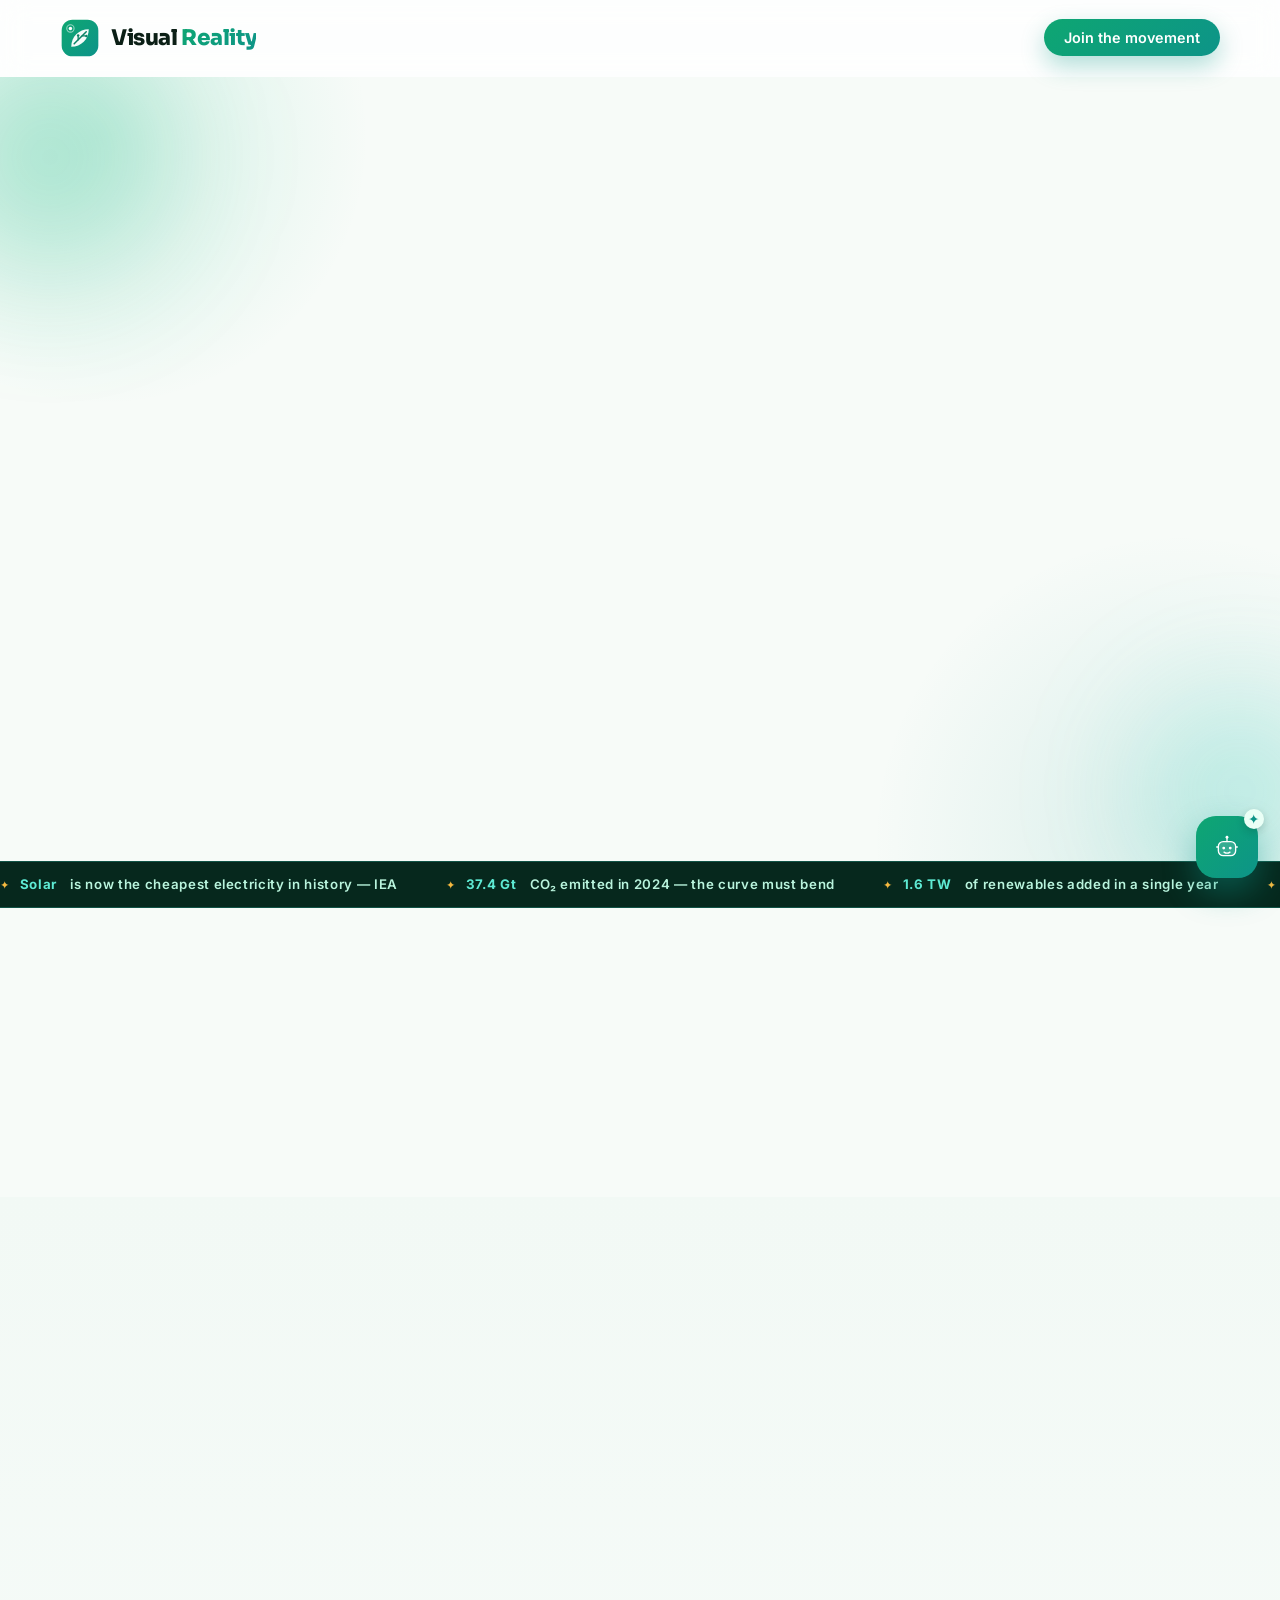
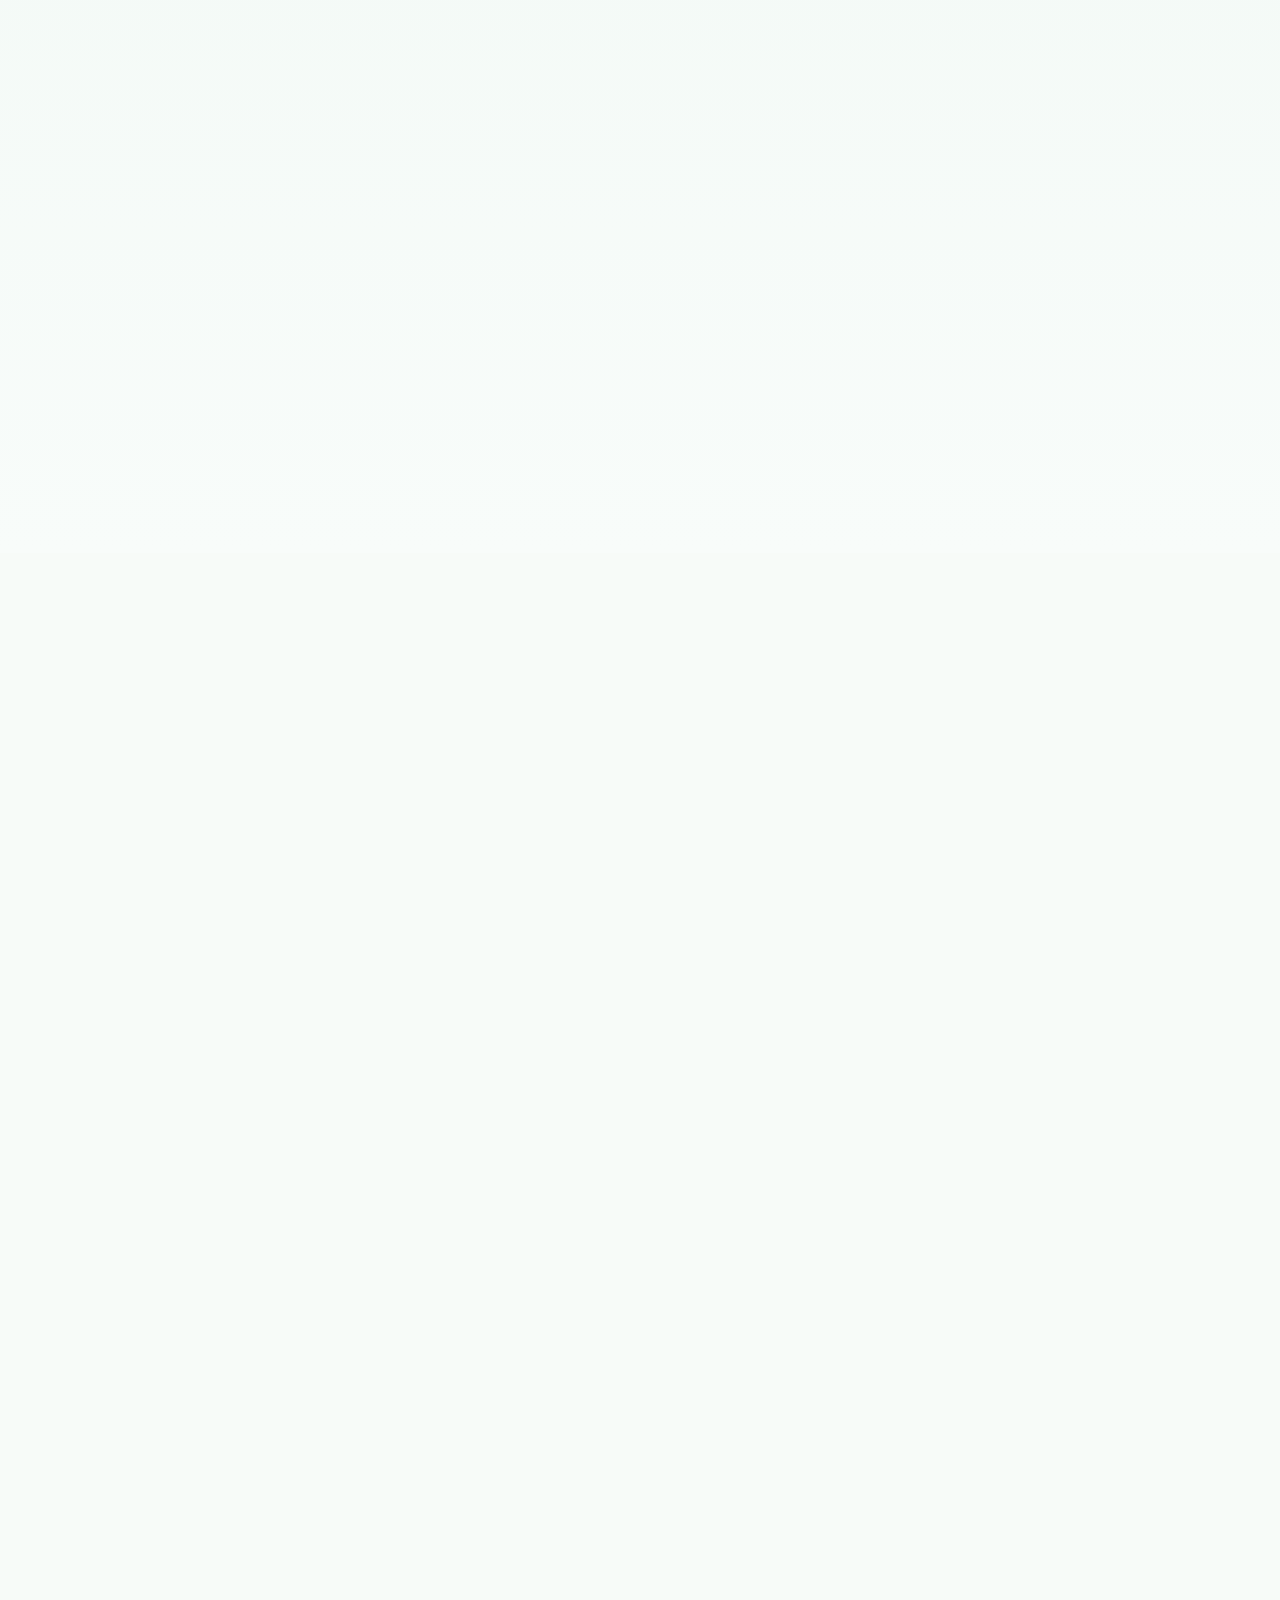
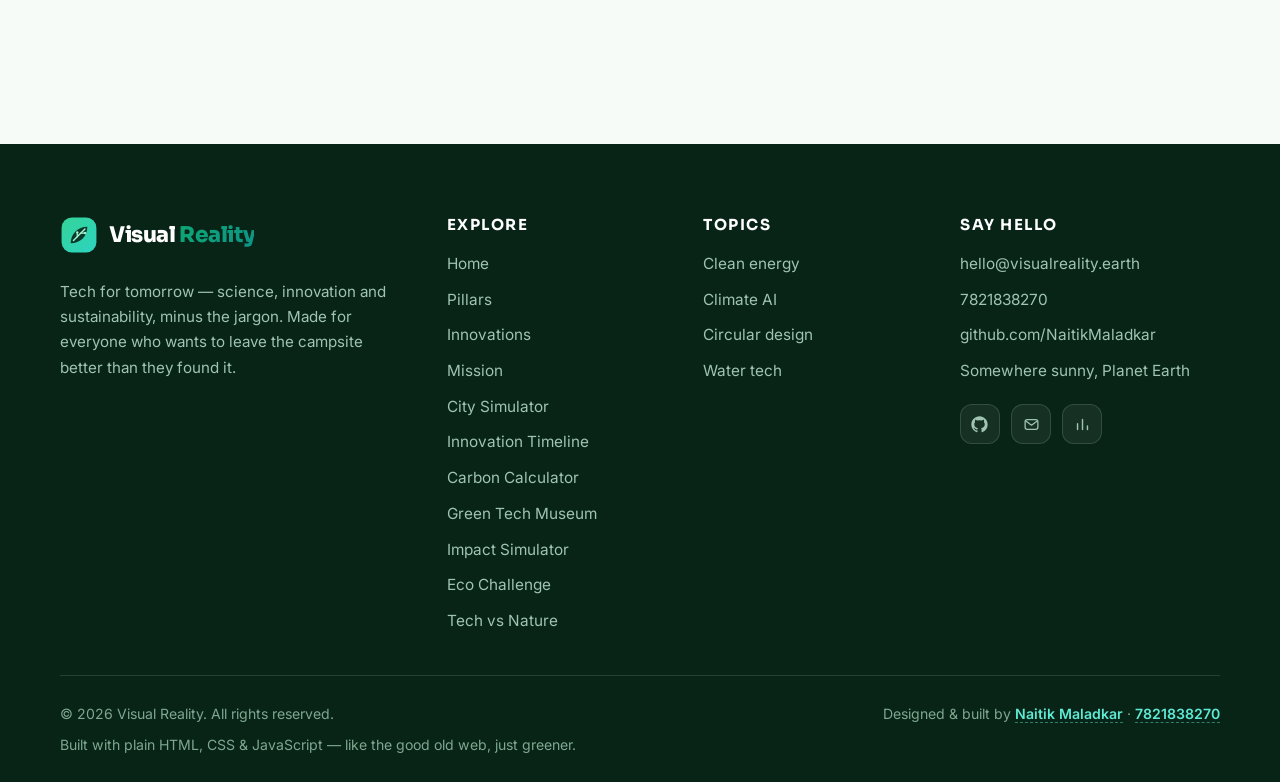
==== commit 87fedda4: "Mobile polish + Join the movement idea box, tab-free header, deep wizard voice, footer credits - Rem" ====
--- a/public/index.html
+++ b/public/index.html
@@ -128,25 +128,7 @@
         <span class="brand-name">Visual <em>Reality</em></span>
       </a>
 
-      <button class="nav-toggle" type="button" aria-expanded="false" aria-controls="nav-menu" aria-label="Open menu">
-        <span class="nav-toggle-bar"></span>
-        <span class="nav-toggle-bar"></span>
-        <span class="nav-toggle-bar"></span>
-      </button>
-
-      <div class="nav-menu" id="nav-menu">
-        <ul class="nav-links">
-          <li><a href="#home" class="nav-link">Home</a></li>
-          <li><a href="city.html" class="nav-link">City</a></li>
-          <li><a href="timeline.html" class="nav-link">Timeline</a></li>
-          <li><a href="carbon.html" class="nav-link">Carbon</a></li>
-          <li><a href="museum.html" class="nav-link">Museum</a></li>
-          <li><a href="impact.html" class="nav-link">Impact</a></li>
-          <li><a href="challenge.html" class="nav-link">Challenge</a></li>
-          <li><a href="balance.html" class="nav-link">Balance</a></li>
-        </ul>
-        <a href="#subscribe" class="btn btn-primary btn-sm nav-cta">Join the movement</a>
-      </div>
+      <a href="#join" class="btn btn-primary btn-sm nav-cta">Join the movement</a>
     </nav>
   </header>
 
@@ -320,7 +302,7 @@
           <span class="vr-tick"><b>Fusion</b>&nbsp;achieved its first net-energy gain — Dec 2022</span>
           <span class="vr-tick"><b>1 in 5</b>&nbsp;new cars sold worldwide is now electric</span>
           <span class="vr-tick"><b>10%</b>&nbsp;of world electricity now comes from wind</span>
-          <span class="vr-tick"><b>24,000</b>&nbsp;readers start Sunday with the Tomorrow Brief</span>
+          <span class="vr-tick"><b>90%</b>&nbsp;of global GDP is now covered by net-zero pledges</span>
         </div>
         <div class="vr-ticker-half">
           <span class="vr-tick"><b>Solar</b>&nbsp;is now the cheapest electricity in history — IEA</span>
@@ -329,7 +311,7 @@
           <span class="vr-tick"><b>Fusion</b>&nbsp;achieved its first net-energy gain — Dec 2022</span>
           <span class="vr-tick"><b>1 in 5</b>&nbsp;new cars sold worldwide is now electric</span>
           <span class="vr-tick"><b>10%</b>&nbsp;of world electricity now comes from wind</span>
-          <span class="vr-tick"><b>24,000</b>&nbsp;readers start Sunday with the Tomorrow Brief</span>
+          <span class="vr-tick"><b>90%</b>&nbsp;of global GDP is now covered by net-zero pledges</span>
         </div>
       </div>
     </div>
@@ -639,35 +621,50 @@
             breakthrough at a time.
           </p>
           <div class="mission-actions">
-            <a href="#subscribe" class="btn btn-light">Read the 2040 roadmap</a>
+            <a href="#join" class="btn btn-light">Share your idea</a>
             <a href="#pillars" class="btn btn-outline-light">Meet the community</a>
           </div>
         </div>
       </div>
     </section>
 
-    <!-- ======= NEWSLETTER ======= -->
-    <section class="subscribe section" id="subscribe">
-      <div class="container">
-        <div class="subscribe-card reveal">
-          <div class="subscribe-badge" aria-hidden="true">
+    <!-- ======= JOIN THE MOVEMENT ======= -->
+    <section class="join section" id="join">
+      <div class="container">
+        <div class="join-card reveal" id="join-card">
+          <div class="join-badge" aria-hidden="true">
             <svg width="26" height="26" viewBox="0 0 48 48" fill="none">
-              <rect x="6" y="10" width="36" height="28" rx="6" stroke="#047857" stroke-width="2.4"/>
-              <path d="m8 14 16 12 16-12" stroke="#047857" stroke-width="2.4" stroke-linecap="round" stroke-linejoin="round"/>
+              <path d="M24 6a13 13 0 0 1 7.4 23.7c-1.4 1-2.2 2.6-2.2 4.3v1.5h-10.4V34c0-1.7-.8-3.3-2.2-4.3A13 13 0 0 1 24 6Z" stroke="#047857" stroke-width="2.5" stroke-linejoin="round"/>
+              <path d="M19 40.5h10M21 44.5h6" stroke="#047857" stroke-width="2.5" stroke-linecap="round"/>
+              <path d="m22.2 21.5 1.8-4.6 1.8 4.6 2.2-3.2" stroke="#047857" stroke-width="2.2" stroke-linecap="round" stroke-linejoin="round"/>
             </svg>
           </div>
-          <h2>The Tomorrow Brief</h2>
-          <p class="subscribe-sub">
-            One email, every Sunday. Three breakthroughs, zero jargon, five minutes to
-            read. Join 24,000 curious minds building a planet-friendly tomorrow.
+          <h2>Join the movement</h2>
+          <p class="join-sub">
+            Got an idea the future needs &mdash; a green invention, a climate app, a city hack,
+            a wild what-if? Send it to the movement and help build a planet-friendly
+            tomorrow, one idea at a time.
           </p>
-          <form class="subscribe-form" id="subscribe-form" novalidate>
-            <label class="sr-only" for="email">Email address</label>
-            <input type="email" id="email" name="email" placeholder="you@tomorrow.earth" autocomplete="email" required />
-            <button type="submit" class="btn btn-primary">Subscribe</button>
+          <form class="join-form" id="join-form" novalidate>
+            <div class="join-field">
+              <label class="sr-only" for="idea-name">Your name</label>
+              <input type="text" id="idea-name" name="name" placeholder="Your name" autocomplete="name" />
+            </div>
+            <div class="join-field">
+              <label class="sr-only" for="idea-email">Email</label>
+              <input type="email" id="idea-email" name="email" placeholder="Email (optional)" autocomplete="email" />
+            </div>
+            <div class="join-field join-field-full">
+              <label class="sr-only" for="idea-text">Your idea</label>
+              <textarea id="idea-text" name="idea" rows="4" placeholder="Share your idea &mdash; what is it, who is it for, and how does it help the planet?" required></textarea>
+            </div>
+            <button type="submit" class="btn btn-primary join-send join-field-full">
+              Send my idea
+              <svg width="16" height="16" viewBox="0 0 24 24" fill="none" aria-hidden="true"><path d="M4.5 12 20 4.5 15.5 20l-4-6.2L4.5 12Z" stroke="currentColor" stroke-width="1.9" stroke-linejoin="round"/><path d="m11.5 13.8 3.6-4.3" stroke="currentColor" stroke-width="1.7" stroke-linecap="round"/></svg>
+            </button>
           </form>
-          <p class="form-note">No spam, no noise. Unsubscribe anytime with one click.</p>
-          <p class="form-msg" id="form-msg" role="status" aria-live="polite"></p>
+          <p class="form-note">Ideas of every size are welcome &mdash; from classroom projects to city-scale moonshots.</p>
+          <p class="form-msg" id="join-msg" role="status" aria-live="polite"></p>
         </div>
       </div>
     </section>
@@ -734,16 +731,18 @@
           <h3>Say hello</h3>
           <ul>
             <li><a href="mailto:hello@visualreality.earth">hello@visualreality.earth</a></li>
+            <li><a href="tel:+917821838270">7821838270</a></li>
+            <li><a href="https://github.com/NaitikMaladkar" target="_blank" rel="noopener">github.com/NaitikMaladkar</a></li>
             <li>Somewhere sunny, Planet Earth</li>
           </ul>
           <div class="social-row">
-            <a href="#home" class="social-link" aria-label="Visual Reality on the web">
-              <svg width="17" height="17" viewBox="0 0 24 24" fill="none" aria-hidden="true"><circle cx="12" cy="12" r="9" stroke="currentColor" stroke-width="1.8"/><path d="M3 12h18M12 3c2.6 2.5 4 5.6 4 9s-1.4 6.5-4 9c-2.6-2.5-4-5.6-4-9s1.4-6.5 4-9Z" stroke="currentColor" stroke-width="1.8"/></svg>
+            <a href="https://github.com/NaitikMaladkar" target="_blank" rel="noopener" class="social-link" aria-label="Naitik Maladkar on GitHub">
+              <svg width="17" height="17" viewBox="0 0 24 24" fill="currentColor" aria-hidden="true"><path d="M12 .5C5.65.5.5 5.65.5 12c0 5.08 3.29 9.39 7.86 10.91.58.11.79-.25.79-.55 0-.27-.01-1.17-.02-2.12-3.2.7-3.87-1.36-3.87-1.36-.52-1.33-1.28-1.68-1.28-1.68-1.04-.71.08-.7.08-.7 1.15.08 1.76 1.19 1.76 1.19 1.03 1.75 2.69 1.25 3.34.95.1-.74.4-1.25.72-1.54-2.55-.29-5.23-1.28-5.23-5.68 0-1.26.45-2.28 1.19-3.09-.12-.29-.52-1.46.11-3.05 0 0 .97-.31 3.18 1.18a11.1 11.1 0 0 1 5.8 0c2.2-1.49 3.17-1.18 3.17-1.18.63 1.59.23 2.76.12 3.05.74.81 1.18 1.83 1.18 3.09 0 4.42-2.69 5.39-5.25 5.67.41.35.77 1.04.77 2.1 0 1.52-.01 2.74-.01 3.11 0 .31.2.67.8.55A11.51 11.51 0 0 0 23.5 12C23.5 5.65 18.35.5 12 .5Z"/></svg>
             </a>
             <a href="mailto:hello@visualreality.earth" class="social-link" aria-label="Email Visual Reality">
               <svg width="17" height="17" viewBox="0 0 24 24" fill="none" aria-hidden="true"><rect x="3" y="5" width="18" height="14" rx="3" stroke="currentColor" stroke-width="1.8"/><path d="m4 7 8 6 8-6" stroke="currentColor" stroke-width="1.8" stroke-linecap="round" stroke-linejoin="round"/></svg>
             </a>
-            <a href="#subscribe" class="social-link" aria-label="Visual Reality newsletter">
+            <a href="#join" class="social-link" aria-label="Join the movement">
               <svg width="17" height="17" viewBox="0 0 24 24" fill="none" aria-hidden="true"><path d="M5 19V11M12 19V5M19 19v-5" stroke="currentColor" stroke-width="2" stroke-linecap="round"/></svg>
             </a>
           </div>
@@ -752,6 +751,7 @@
 
       <div class="footer-bottom">
         <p>&copy; <span id="year">2026</span> Visual Reality. All rights reserved.</p>
+        <p class="footer-credit">Designed &amp; built by <a href="https://github.com/NaitikMaladkar" target="_blank" rel="noopener">Naitik Maladkar</a> &middot; <a href="tel:+917821838270">7821838270</a></p>
         <p>Built with plain HTML, CSS &amp; JavaScript &mdash; like the good old web, just greener.</p>
       </div>
     </div>
--- a/public/styles.css
+++ b/public/styles.css
@@ -357,7 +357,7 @@
   display: flex;
   align-items: center;
   justify-content: space-between;
-  gap: 1.5rem;
+  gap: 1rem;
   height: 76px;
 }
 
@@ -365,6 +365,8 @@
   display: inline-flex;
   align-items: center;
   gap: 0.7rem;
+  white-space: nowrap;
+  min-width: 0;
 }
 
 .brand-name {
@@ -373,6 +375,7 @@
   font-weight: 800;
   letter-spacing: -0.02em;
   color: var(--ink);
+  white-space: nowrap;
 }
 
 .brand-name em {
@@ -383,82 +386,9 @@
   color: transparent;
 }
 
-.nav-menu {
-  display: flex;
-  align-items: center;
-  gap: 2rem;
-}
-
-.nav-links {
-  display: flex;
-  align-items: center;
-  gap: 1.7rem;
-}
-
-.nav-link {
-  position: relative;
-  font-weight: 600;
-  font-size: 0.96rem;
-  color: var(--ink-soft);
-  padding: 0.35rem 0;
-}
-
-.nav-link::after {
-  content: "";
-  position: absolute;
-  left: 0;
-  bottom: -2px;
-  width: 100%;
-  height: 2.4px;
-  border-radius: 2px;
-  background: var(--grad);
-  transform: scaleX(0);
-  transform-origin: left;
-  transition: transform 0.25s ease;
-}
-
-.nav-link:hover,
-.nav-link.active {
-  color: var(--brand-deep);
-}
-
-.nav-link:hover::after,
-.nav-link.active::after {
-  transform: scaleX(1);
-}
-
-.nav-toggle {
-  display: none;
-  flex-direction: column;
-  justify-content: center;
-  gap: 5px;
-  width: 44px;
-  height: 44px;
-  padding: 10px;
-  background: transparent;
-  border: 1.4px solid var(--line);
-  border-radius: 12px;
-}
-
-.nav-toggle-bar {
-  display: block;
-  width: 100%;
-  height: 2.4px;
-  border-radius: 2px;
-  background: var(--ink);
-  transition: transform 0.28s ease, opacity 0.2s ease;
-}
-
-.nav-toggle[aria-expanded="true"] .nav-toggle-bar:nth-child(1) {
-  transform: translateY(7.4px) rotate(45deg);
-}
-
-.nav-toggle[aria-expanded="true"] .nav-toggle-bar:nth-child(2) {
-  opacity: 0;
-}
-
-.nav-toggle[aria-expanded="true"] .nav-toggle-bar:nth-child(3) {
-  transform: translateY(-7.4px) rotate(-45deg);
+.nav-cta {
+  white-space: nowrap;
+  flex-shrink: 0;
 }
 
 /* ---------- Hero ---------- */
@@ -882,13 +812,13 @@
   margin-top: 1.8rem;
 }
 
-/* ---------- Newsletter ---------- */
-.subscribe {
+/* ---------- Join the movement ---------- */
+.join {
   padding-top: 0;
 }
 
-.subscribe-card {
-  max-width: 720px;
+.join-card {
+  max-width: 760px;
   margin: 0 auto;
   padding: clamp(2.2rem, 5vw, 3.4rem) clamp(1.4rem, 5vw, 3.2rem) clamp(1.9rem, 4vw, 2.6rem);
   text-align: center;
@@ -900,7 +830,7 @@
   overflow: hidden;
 }
 
-.subscribe-card::before {
+.join-card::before {
   content: "";
   position: absolute;
   inset: 0 0 auto;
@@ -908,7 +838,7 @@
   background: var(--grad);
 }
 
-.subscribe-badge {
+.join-badge {
   display: grid;
   place-items: center;
   width: 64px;
@@ -916,46 +846,93 @@
   margin: 0.4rem auto 1.2rem;
   border-radius: 20px;
   background: var(--mint);
-}
-
-.subscribe-sub {
-  max-width: 34rem;
+  animation: joinFloat 5.2s ease-in-out infinite;
+}
+
+@keyframes joinFloat {
+  0%, 100% { transform: translateY(0) rotate(0deg); }
+  50% { transform: translateY(-7px) rotate(2.5deg); }
+}
+
+.join-sub {
+  max-width: 36rem;
   margin: 0 auto 1.6rem;
   color: var(--muted);
 }
 
-.subscribe-form {
-  display: flex;
+.join-form {
+  display: grid;
+  grid-template-columns: 1fr 1fr;
   gap: 0.7rem;
-  max-width: 30rem;
+  max-width: 36rem;
   margin: 0 auto;
-}
-
-.subscribe-form input {
-  flex: 1;
-  min-width: 0;
-  padding: 0.85rem 1.25rem;
+  text-align: left;
+}
+
+.join-field-full {
+  grid-column: 1 / -1;
+}
+
+.join-form input,
+.join-form textarea {
+  width: 100%;
+  padding: 0.85rem 1.2rem;
   font: inherit;
   color: var(--ink);
   background: #fbfdfc;
   border: 1.6px solid var(--line);
-  border-radius: 999px;
+  border-radius: 14px;
   transition: border-color 0.2s ease, box-shadow 0.2s ease;
 }
 
-.subscribe-form input::placeholder {
+.join-form textarea {
+  min-height: 110px;
+  resize: vertical;
+  border-radius: 18px;
+  line-height: 1.55;
+}
+
+.join-form input::placeholder,
+.join-form textarea::placeholder {
   color: #9ab3a5;
 }
 
-.subscribe-form input:focus {
+.join-form input:focus,
+.join-form textarea:focus {
   outline: none;
   border-color: var(--brand);
   box-shadow: 0 0 0 4px rgba(14, 159, 110, 0.14);
 }
 
-.subscribe-form input.input-error {
+.join-form input.input-error,
+.join-form textarea.input-error {
   border-color: var(--danger);
   box-shadow: 0 0 0 4px rgba(180, 35, 24, 0.1);
+}
+
+.join-send {
+  justify-self: center;
+  min-width: 220px;
+  margin-top: 0.2rem;
+}
+
+.join-send.is-sent svg {
+  animation: joinCheck 0.55s cubic-bezier(0.34, 1.56, 0.64, 1);
+}
+
+@keyframes joinCheck {
+  0% { transform: scale(0.4) rotate(-30deg); opacity: 0; }
+  100% { transform: scale(1) rotate(0deg); opacity: 1; }
+}
+
+.join-card.sent {
+  animation: joinSent 0.9s cubic-bezier(0.34, 1.56, 0.64, 1);
+}
+
+@keyframes joinSent {
+  0% { box-shadow: var(--shadow-md); }
+  40% { box-shadow: 0 0 0 6px rgba(16, 185, 129, 0.18), var(--shadow-md); }
+  100% { box-shadow: var(--shadow-md); }
 }
 
 .form-note {
@@ -1065,6 +1042,19 @@
 
 .footer-bottom p {
   margin: 0;
+}
+
+.footer-credit a {
+  color: #5eead4;
+  font-weight: 600;
+  text-decoration: none;
+  border-bottom: 1px dashed rgba(94, 234, 212, 0.45);
+  transition: color 0.2s ease, border-color 0.2s ease;
+}
+
+.footer-credit a:hover {
+  color: #ffffff;
+  border-bottom-color: #ffffff;
 }
 
 /* ---------- Compact footer (City / Timeline pages) ---------- */
@@ -1166,60 +1156,6 @@
 }
 
 @media (max-width: 880px) {
-  .nav-toggle {
-    display: flex;
-  }
-
-  .nav-menu {
-    position: absolute;
-    top: 76px;
-    left: 0;
-    right: 0;
-    flex-direction: column;
-    align-items: stretch;
-    gap: 0.4rem;
-    padding: 1.1rem 1.4rem 1.5rem;
-    background: #ffffff;
-    backdrop-filter: blur(14px);
-    border-bottom: 1px solid var(--line);
-    box-shadow: 0 24px 40px rgba(11, 31, 22, 0.1);
-    opacity: 0;
-    visibility: hidden;
-    transform: translateY(-10px);
-    transition: opacity 0.25s ease, transform 0.25s ease, visibility 0.25s;
-  }
-
-  .nav-menu.open {
-    opacity: 1;
-    visibility: visible;
-    transform: translateY(0);
-  }
-
-  .nav-links {
-    flex-direction: column;
-    align-items: stretch;
-    gap: 0.2rem;
-  }
-
-  .nav-link {
-    display: block;
-    padding: 0.75rem 0.4rem;
-    font-size: 1.05rem;
-    border-radius: 10px;
-  }
-
-  .nav-link::after {
-    display: none;
-  }
-
-  .nav-link:hover {
-    background: var(--mint);
-  }
-
-  .nav-cta {
-    margin-top: 0.7rem;
-  }
-
   .stats-card {
     grid-template-columns: repeat(2, 1fr);
     gap: 1.8rem 1rem;
@@ -1251,12 +1187,18 @@
     height: 68px;
   }
 
-  .nav-menu {
-    top: 68px;
+  .nav-cta {
+    padding: 0.5rem 0.8rem;
+    font-size: 0.82rem;
   }
 
   .brand-name {
-    font-size: 1.2rem;
+    font-size: 1.08rem;
+  }
+
+  .brand .logo-mark {
+    width: 34px;
+    height: 34px;
   }
 
   .hero {
@@ -1278,11 +1220,11 @@
     display: none;
   }
 
-  .subscribe-form {
-    flex-direction: column;
-  }
-
-  .subscribe-form .btn {
+  .join-form {
+    grid-template-columns: 1fr;
+  }
+
+  .join-send {
     width: 100%;
   }
 
@@ -1420,32 +1362,6 @@
   }
 }
 
-/* Nav breathing room now that every page carries eight links */
-@media (max-width: 1160px) and (min-width: 881px) {
-  .nav-menu {
-    gap: 1.1rem;
-  }
-
-  .nav-links {
-    gap: 0.85rem;
-  }
-
-  .nav-link {
-    font-size: 0.88rem;
-  }
-
-  .nav-cta {
-    padding-inline: 0.95rem;
-  }
-}
-
-/* Guarantee the eight links fit on narrow desktops */
-@media (max-width: 985px) and (min-width: 881px) {
-  .nav-cta {
-    display: none;
-  }
-}
-
 @media (max-width: 720px) {
   .sim-banner-inner {
     flex-direction: column;
--- a/public/motion.css
+++ b/public/motion.css
@@ -43,31 +43,6 @@
 
 @keyframes tsRipple {
   to { transform: scale(3); opacity: 0; }
-}
-
-/* ---------- Nav link underline sweep ---------- */
-.nav-link {
-  position: relative;
-}
-
-.nav-link::after {
-  content: "";
-  position: absolute;
-  left: 0;
-  right: 0;
-  bottom: -5px;
-  height: 2.4px;
-  border-radius: 3px;
-  background: var(--grad);
-  transform: scaleX(0);
-  transform-origin: 100% 50%;
-  transition: transform 0.32s cubic-bezier(0.16, 1, 0.3, 1);
-}
-
-.nav-link:hover::after,
-.nav-link:focus-visible::after {
-  transform: scaleX(1);
-  transform-origin: 0 50%;
 }
 
 /* ---------- 3D tilt cards (driven by motion.js) ---------- */
@@ -219,14 +194,14 @@
   to   { transform: translate(-60px, -48px) scale(1.12); }
 }
 
-/* ---------- Newsletter card: rotating border beam ---------- */
+/* ---------- Join card: rotating border beam ---------- */
 @property --beam {
   syntax: "<angle>";
   inherits: false;
   initial-value: 0deg;
 }
 
-.subscribe-card::after {
+.join-card::after {
   content: "";
   position: absolute;
   inset: 0;
@@ -282,8 +257,6 @@
 
   .ts-ripple { display: none; }
 
-  .nav-link::after { transition: none; }
-
   [data-tilt] { transform: none !important; }
   .ts-glare { display: none; }
 
@@ -301,7 +274,7 @@
 
   .hero-orb { animation: none; }
 
-  .subscribe-card::after { animation: none; }
+  .join-card::after { animation: none; }
 
   .to-top:hover svg,
   .brand-footer:hover .logo-mark { animation: none; }
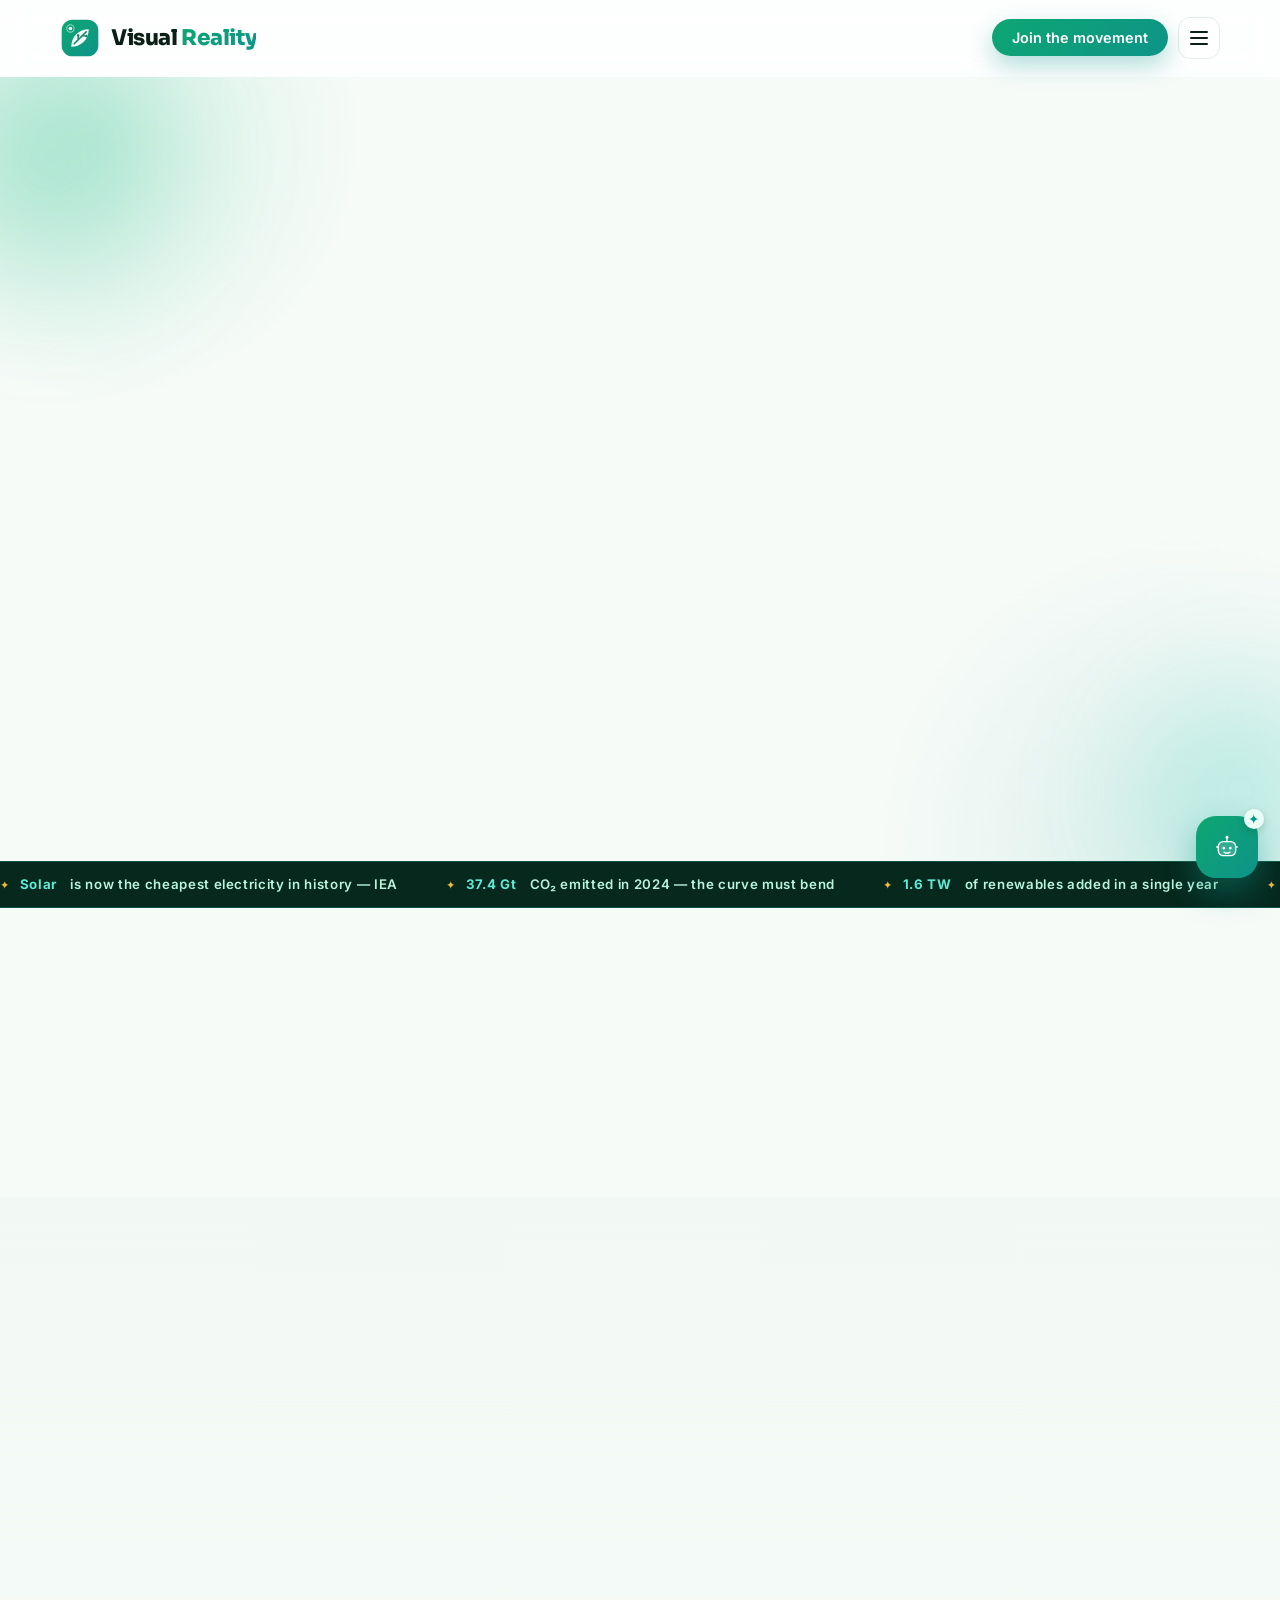
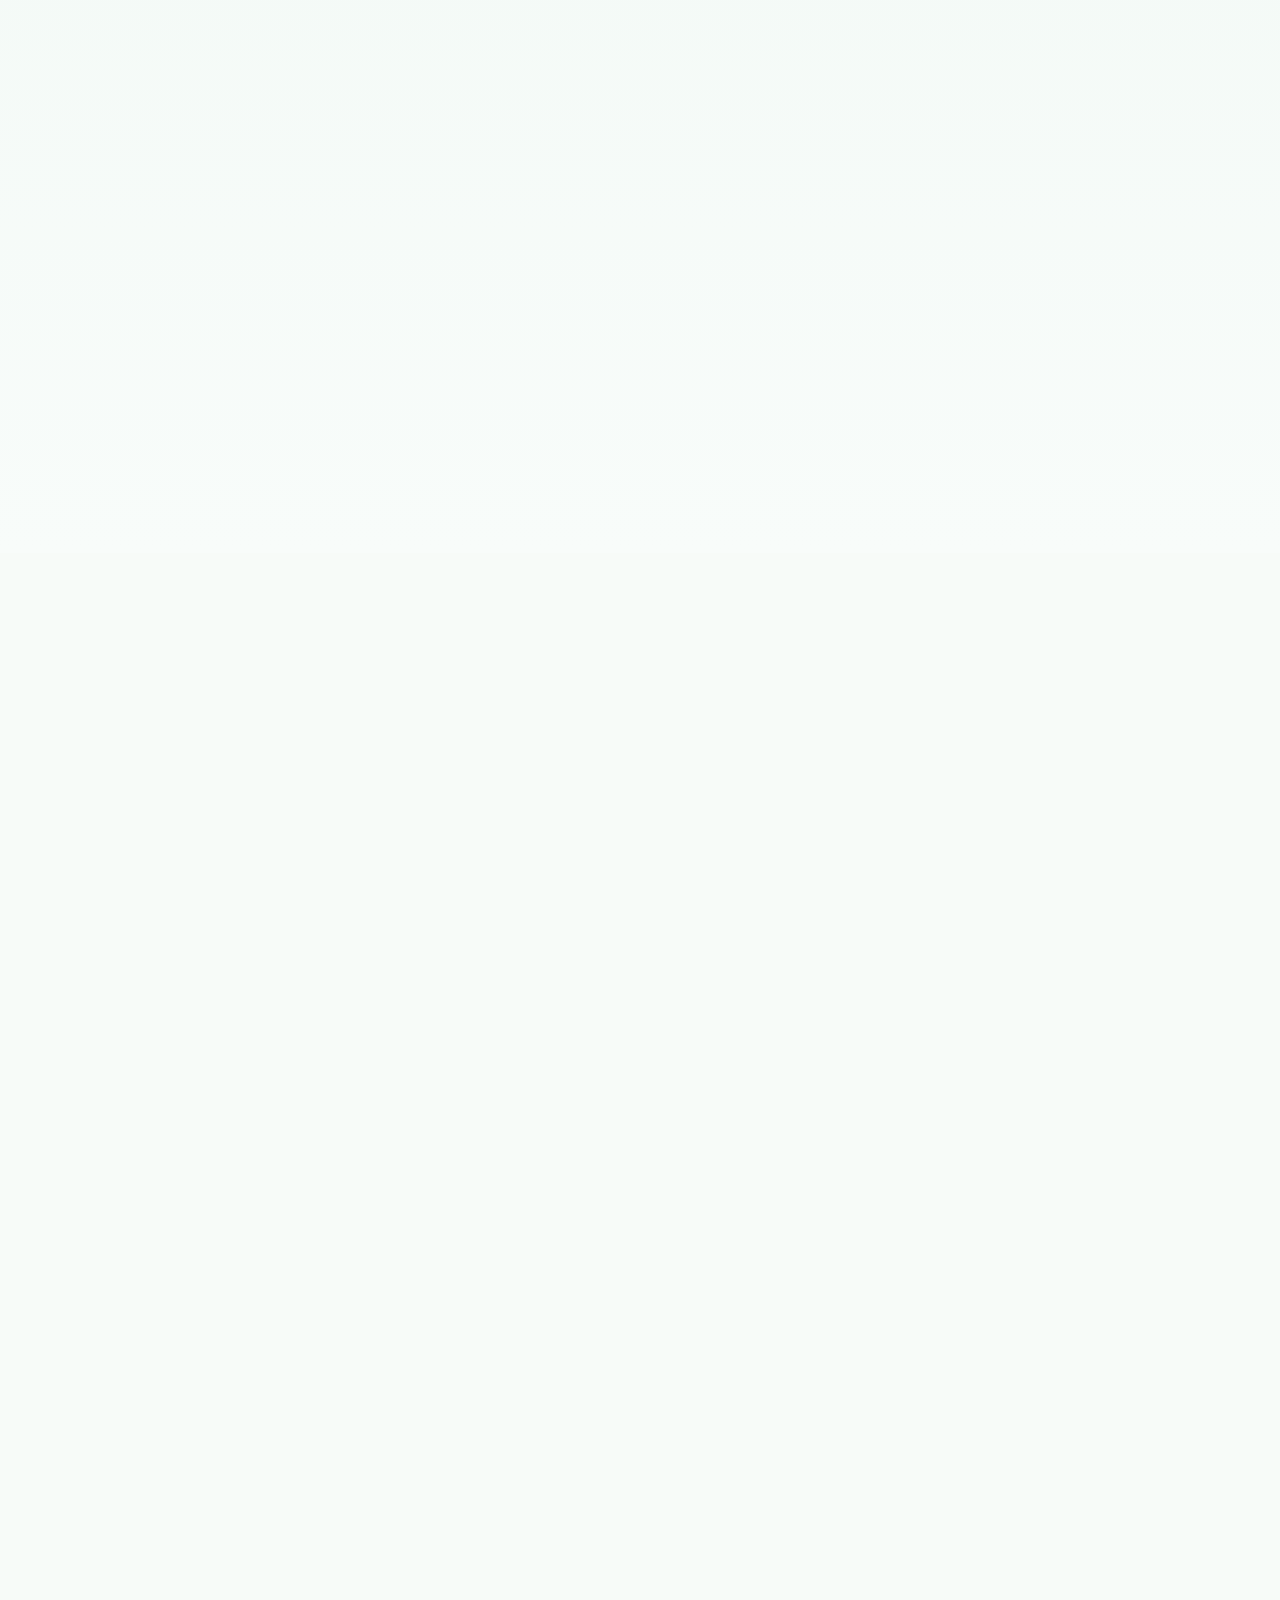
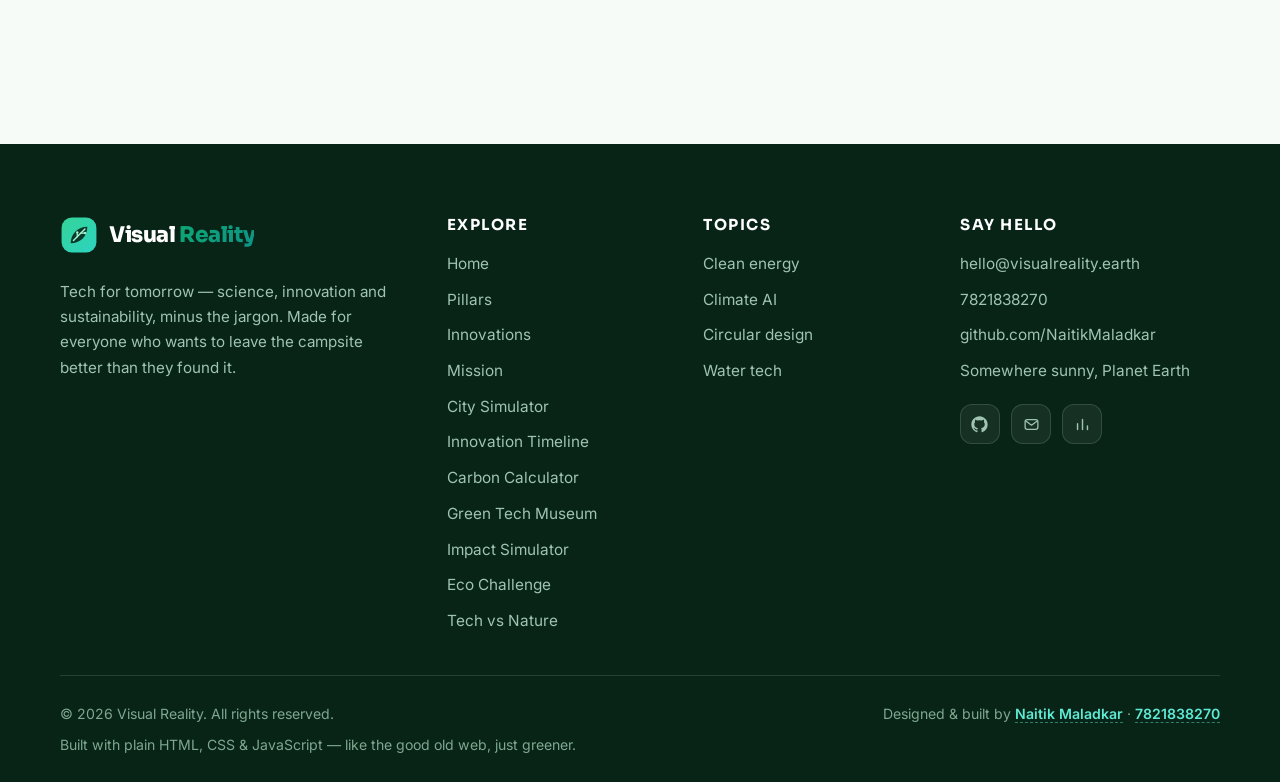
==== commit 14700b2d: "Hamburger nav on all pages + clean /routes for every internal link - Add working hamburger toggle + " ====
--- a/public/index.html
+++ b/public/index.html
@@ -128,8 +128,31 @@
         <span class="brand-name">Visual <em>Reality</em></span>
       </a>
 
-      <a href="#join" class="btn btn-primary btn-sm nav-cta">Join the movement</a>
+      <div class="nav-right">
+        <a href="#join" class="btn btn-primary btn-sm nav-cta">Join the movement</a>
+        <button class="nav-toggle" type="button" aria-expanded="false" aria-controls="nav-menu" aria-label="Open menu">
+          <span class="nav-toggle-bar" aria-hidden="true"></span>
+          <span class="nav-toggle-bar" aria-hidden="true"></span>
+          <span class="nav-toggle-bar" aria-hidden="true"></span>
+        </button>
+      </div>
     </nav>
+
+    <div class="nav-menu" id="nav-menu">
+      <div class="container nav-menu-inner">
+        <nav class="nav-links" aria-label="Site pages">
+          <a href="/"><span class="nl-t">Home</span><span class="nl-d">Start here</span></a>
+          <a href="/city"><span class="nl-t">Future City</span><span class="nl-d">Build a 2060 city</span></a>
+          <a href="/timeline"><span class="nl-t">Timeline</span><span class="nl-d">1952 &rarr; today</span></a>
+          <a href="/carbon"><span class="nl-t">Carbon Calculator</span><span class="nl-d">Measure your footprint</span></a>
+          <a href="/museum"><span class="nl-t">Green Tech Museum</span><span class="nl-d">Walk the halls</span></a>
+          <a href="/impact"><span class="nl-t">Impact Simulator</span><span class="nl-d">What-if the world</span></a>
+          <a href="/challenge"><span class="nl-t">Eco Challenge</span><span class="nl-d">Daily green quests</span></a>
+          <a href="/balance"><span class="nl-t">Tech vs Nature</span><span class="nl-d">The balance game</span></a>
+        </nav>
+        <a href="/#join" class="btn btn-primary btn-sm nav-menu-cta">Join the movement</a>
+      </div>
+    </div>
   </header>
 
   <main id="main">
@@ -483,7 +506,7 @@
               in our new Future City Simulator.
             </p>
           </div>
-          <a class="btn btn-primary sim-banner-btn" href="city.html">
+          <a class="btn btn-primary sim-banner-btn" href="/city">
             Launch the simulator
             <svg width="16" height="16" viewBox="0 0 24 24" fill="none" aria-hidden="true"><path d="M5 12h14m0 0-5.5-5.5M19 12l-5.5 5.5" stroke="currentColor" stroke-width="2" stroke-linecap="round" stroke-linejoin="round"/></svg>
           </a>
@@ -504,7 +527,7 @@
               revolution in our new Innovation Timeline.
             </p>
           </div>
-          <a class="btn btn-primary sim-banner-btn" href="timeline.html">
+          <a class="btn btn-primary sim-banner-btn" href="/timeline">
             Explore the timeline
             <svg width="16" height="16" viewBox="0 0 24 24" fill="none" aria-hidden="true"><path d="M5 12h14m0 0-5.5-5.5M19 12l-5.5 5.5" stroke="currentColor" stroke-width="2" stroke-linecap="round" stroke-linejoin="round"/></svg>
           </a>
@@ -525,7 +548,7 @@
               green-tech game plan ranked by tonnes saved.
             </p>
           </div>
-          <a class="btn btn-primary sim-banner-btn" href="carbon.html">
+          <a class="btn btn-primary sim-banner-btn" href="/carbon">
             Try the calculator
             <svg width="16" height="16" viewBox="0 0 24 24" fill="none" aria-hidden="true"><path d="M5 12h14m0 0-5.5-5.5M19 12l-5.5 5.5" stroke="currentColor" stroke-width="2" stroke-linecap="round" stroke-linejoin="round"/></svg>
           </a>
@@ -546,7 +569,7 @@
               and collect a few record-breaking stats on the way.
             </p>
           </div>
-          <a class="btn btn-primary sim-banner-btn" href="museum.html">
+          <a class="btn btn-primary sim-banner-btn" href="/museum">
             Enter the museum
             <svg width="16" height="16" viewBox="0 0 24 24" fill="none" aria-hidden="true"><path d="M5 12h14m0 0-5.5-5.5M19 12l-5.5 5.5" stroke="currentColor" stroke-width="2" stroke-linecap="round" stroke-linejoin="round"/></svg>
           </a>
@@ -567,7 +590,7 @@
               electric. Real data, honest math, zero waiting.
             </p>
           </div>
-          <a class="btn btn-primary sim-banner-btn" href="impact.html">
+          <a class="btn btn-primary sim-banner-btn" href="/impact">
             Run the simulation
             <svg width="16" height="16" viewBox="0 0 24 24" fill="none" aria-hidden="true"><path d="M5 12h14m0 0-5.5-5.5M19 12l-5.5 5.5" stroke="currentColor" stroke-width="2" stroke-linecap="round" stroke-linejoin="round"/></svg>
           </a>
@@ -590,11 +613,11 @@
             </p>
           </div>
           <div class="play-banner-actions">
-            <a class="btn btn-primary" href="challenge.html">
+            <a class="btn btn-primary" href="/challenge">
               Take the challenge
               <svg width="16" height="16" viewBox="0 0 24 24" fill="none" aria-hidden="true"><path d="M5 12h14m0 0-5.5-5.5M19 12l-5.5 5.5" stroke="currentColor" stroke-width="2" stroke-linecap="round" stroke-linejoin="round"/></svg>
             </a>
-            <a class="btn btn-ghost" href="balance.html">Play the balance game</a>
+            <a class="btn btn-ghost" href="/balance">Play the balance game</a>
           </div>
         </div>
       </div>
@@ -707,23 +730,23 @@
             <li><a href="#pillars">Pillars</a></li>
             <li><a href="#innovations">Innovations</a></li>
             <li><a href="#mission">Mission</a></li>
-            <li><a href="city.html">City Simulator</a></li>
-            <li><a href="timeline.html">Innovation Timeline</a></li>
-            <li><a href="carbon.html">Carbon Calculator</a></li>
-            <li><a href="museum.html">Green Tech Museum</a></li>
-            <li><a href="impact.html">Impact Simulator</a></li>
-            <li><a href="challenge.html">Eco Challenge</a></li>
-            <li><a href="balance.html">Tech vs Nature</a></li>
+            <li><a href="/city">City Simulator</a></li>
+            <li><a href="/timeline">Innovation Timeline</a></li>
+            <li><a href="/carbon">Carbon Calculator</a></li>
+            <li><a href="/museum">Green Tech Museum</a></li>
+            <li><a href="/impact">Impact Simulator</a></li>
+            <li><a href="/challenge">Eco Challenge</a></li>
+            <li><a href="/balance">Tech vs Nature</a></li>
           </ul>
         </nav>
 
         <nav class="footer-col" aria-label="Topics">
           <h3>Topics</h3>
           <ul>
-            <li><a href="impact.html">Clean energy</a></li>
+            <li><a href="/impact">Clean energy</a></li>
             <li><a href="#innovations">Climate AI</a></li>
-            <li><a href="balance.html">Circular design</a></li>
-            <li><a href="museum.html">Water tech</a></li>
+            <li><a href="/balance">Circular design</a></li>
+            <li><a href="/museum">Water tech</a></li>
           </ul>
         </nav>
 
--- a/public/styles.css
+++ b/public/styles.css
@@ -1467,3 +1467,255 @@
 .hero-art .hero-svg {
   transition: transform 0.35s ease-out;
 }
+
+/* ============================================================
+   Hamburger navigation (all pages)
+   ============================================================ */
+.nav-right {
+  display: flex;
+  align-items: center;
+  gap: 0.6rem;
+  flex-shrink: 0;
+}
+
+/* --- Toggle button --- */
+.nav-toggle {
+  --bar-w: 18px;
+  display: inline-flex;
+  align-items: center;
+  justify-content: center;
+  width: 42px;
+  height: 42px;
+  padding: 0;
+  border: 1px solid var(--line);
+  border-radius: 12px;
+  background: rgba(255, 255, 255, 0.85);
+  cursor: pointer;
+  flex-direction: column;
+  gap: 4px;
+  transition: border-color 0.25s ease, background 0.25s ease,
+    box-shadow 0.25s ease, transform 0.2s ease;
+}
+
+.nav-toggle:hover {
+  border-color: var(--brand);
+  background: #ffffff;
+  box-shadow: var(--shadow-sm);
+}
+
+.nav-toggle:active {
+  transform: scale(0.94);
+}
+
+.nav-toggle:focus-visible {
+  outline: 2px solid var(--brand);
+  outline-offset: 2px;
+}
+
+.nav-toggle-bar {
+  width: var(--bar-w);
+  height: 2px;
+  border-radius: 2px;
+  background: var(--ink);
+  transition: transform 0.3s cubic-bezier(0.65, 0, 0.35, 1), opacity 0.2s ease,
+    background 0.25s ease;
+}
+
+.nav-toggle:hover .nav-toggle-bar {
+  background: var(--brand-deep);
+}
+
+/* morph to X when open */
+.nav-toggle[aria-expanded="true"] .nav-toggle-bar:nth-child(1) {
+  transform: translateY(6px) rotate(45deg);
+}
+.nav-toggle[aria-expanded="true"] .nav-toggle-bar:nth-child(2) {
+  opacity: 0;
+  transform: scaleX(0.4);
+}
+.nav-toggle[aria-expanded="true"] .nav-toggle-bar:nth-child(3) {
+  transform: translateY(-6px) rotate(-45deg);
+}
+
+/* --- Dropdown panel --- */
+.nav-menu {
+  position: absolute;
+  top: 100%;
+  left: 0;
+  right: 0;
+  max-height: calc(100dvh - 90px);
+  overflow-y: auto;
+  background: rgba(255, 255, 255, 0.94);
+  backdrop-filter: blur(18px);
+  -webkit-backdrop-filter: blur(18px);
+  border-bottom: 1px solid var(--line);
+  box-shadow: 0 24px 48px rgba(11, 31, 22, 0.13);
+  opacity: 0;
+  transform: translateY(-12px);
+  visibility: hidden;
+  pointer-events: none;
+  transition: opacity 0.28s ease, transform 0.28s cubic-bezier(0.22, 1, 0.36, 1),
+    visibility 0s linear 0.28s;
+}
+
+.nav-menu.open {
+  opacity: 1;
+  transform: translateY(0);
+  visibility: visible;
+  pointer-events: auto;
+  transition: opacity 0.28s ease, transform 0.28s cubic-bezier(0.22, 1, 0.36, 1);
+}
+
+.nav-menu-inner {
+  padding: 1.1rem 0 1.25rem;
+}
+
+.nav-links {
+  display: grid;
+  grid-template-columns: repeat(4, 1fr);
+  gap: 0.5rem;
+}
+
+.nav-links a {
+  display: flex;
+  flex-direction: column;
+  justify-content: center;
+  gap: 0.15rem;
+  padding: 0.7rem 0.85rem;
+  border-radius: 14px;
+  border: 1px solid transparent;
+  text-decoration: none;
+  transition: background 0.22s ease, border-color 0.22s ease,
+    transform 0.22s ease, box-shadow 0.22s ease;
+  opacity: 0;
+  transform: translateY(-6px);
+}
+
+.nav-menu.open .nav-links a {
+  animation: navLinkIn 0.42s cubic-bezier(0.22, 1, 0.36, 1) forwards;
+}
+
+@keyframes navLinkIn {
+  to {
+    opacity: 1;
+    transform: translateY(0);
+  }
+}
+
+/* stagger */
+.nav-menu.open .nav-links a:nth-child(1) { animation-delay: 0.02s; }
+.nav-menu.open .nav-links a:nth-child(2) { animation-delay: 0.05s; }
+.nav-menu.open .nav-links a:nth-child(3) { animation-delay: 0.08s; }
+.nav-menu.open .nav-links a:nth-child(4) { animation-delay: 0.11s; }
+.nav-menu.open .nav-links a:nth-child(5) { animation-delay: 0.14s; }
+.nav-menu.open .nav-links a:nth-child(6) { animation-delay: 0.17s; }
+.nav-menu.open .nav-links a:nth-child(7) { animation-delay: 0.2s; }
+.nav-menu.open .nav-links a:nth-child(8) { animation-delay: 0.23s; }
+
+.nav-links a:hover {
+  background: var(--mint);
+  border-color: rgba(14, 159, 110, 0.25);
+  transform: translateY(-2px);
+  box-shadow: var(--shadow-sm);
+}
+
+.nav-links a:focus-visible {
+  outline: 2px solid var(--brand);
+  outline-offset: 2px;
+}
+
+.nav-links a .nl-t {
+  font-family: var(--font-head);
+  font-size: 0.92rem;
+  font-weight: 700;
+  color: var(--ink);
+  line-height: 1.25;
+}
+
+.nav-links a .nl-d {
+  font-size: 0.76rem;
+  color: var(--muted);
+  line-height: 1.3;
+}
+
+/* current page chip */
+.nav-links a[aria-current="page"] {
+  background: var(--grad);
+  box-shadow: 0 8px 22px rgba(14, 159, 110, 0.32);
+}
+
+.nav-links a[aria-current="page"] .nl-t {
+  color: #ffffff;
+}
+
+.nav-links a[aria-current="page"] .nl-d {
+  color: rgba(255, 255, 255, 0.82);
+}
+
+.nav-links a[aria-current="page"]:hover {
+  transform: none;
+}
+
+/* big CTA inside the panel — mobile only */
+.nav-menu-cta {
+  display: none;
+  width: 100%;
+  margin-top: 0.9rem;
+  justify-content: center;
+  text-align: center;
+}
+
+@media (max-width: 880px) {
+  .nav-links {
+    grid-template-columns: repeat(2, 1fr);
+  }
+}
+
+@media (max-width: 560px) {
+  /* bar CTA moves into the panel */
+  .nav-right .nav-cta {
+    display: none;
+  }
+
+  .nav-menu-cta {
+    display: inline-flex;
+  }
+
+  .nav-links {
+    grid-template-columns: 1fr;
+    gap: 0.3rem;
+  }
+
+  .nav-links a {
+    flex-direction: row;
+    align-items: baseline;
+    justify-content: flex-start;
+    gap: 0.55rem;
+    padding: 0.65rem 0.75rem;
+  }
+
+  .nav-links a .nl-t {
+    font-size: 0.95rem;
+  }
+
+  .nav-links a .nl-d {
+    font-size: 0.78rem;
+  }
+}
+
+@media (prefers-reduced-motion: reduce) {
+  .nav-toggle,
+  .nav-toggle-bar,
+  .nav-menu,
+  .nav-links a {
+    transition: none !important;
+    animation: none !important;
+    opacity: 1;
+    transform: none;
+  }
+
+  .nav-menu:not(.open) {
+    opacity: 0;
+    visibility: hidden;
+  }
+}
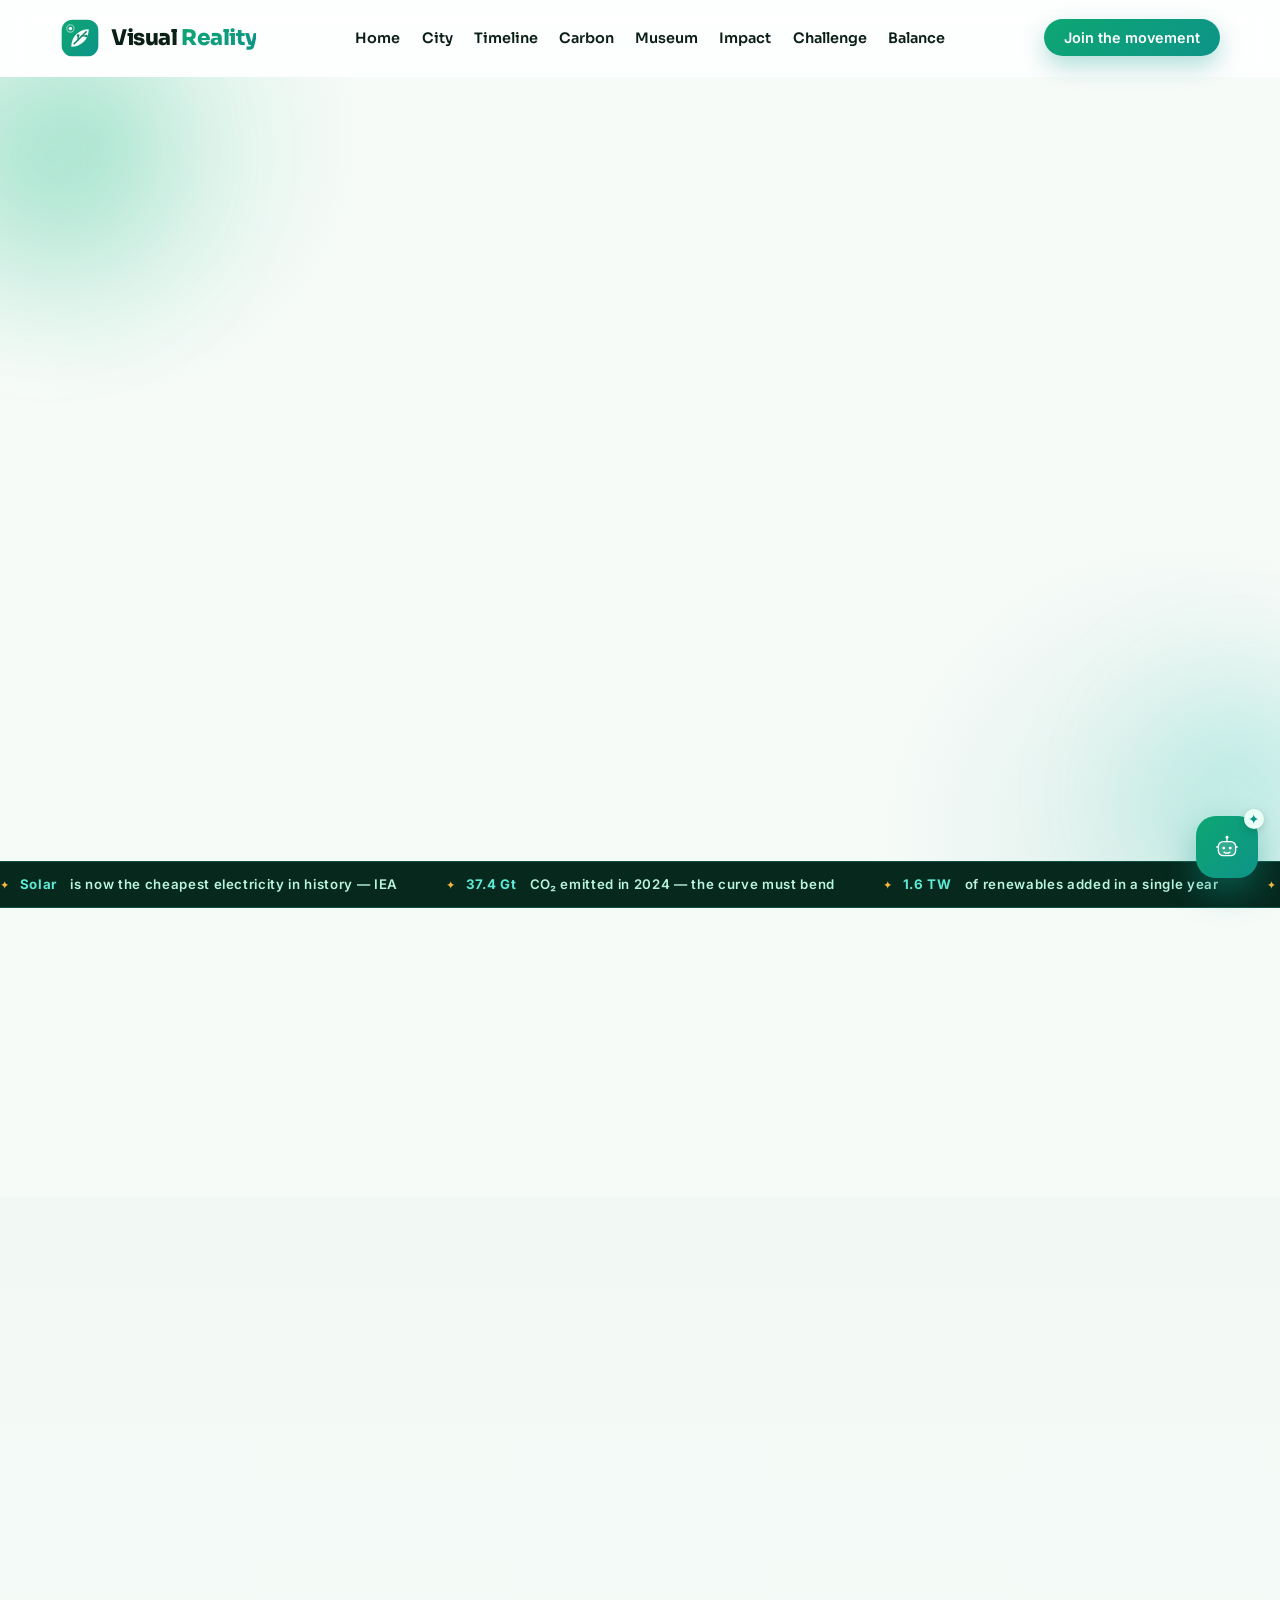
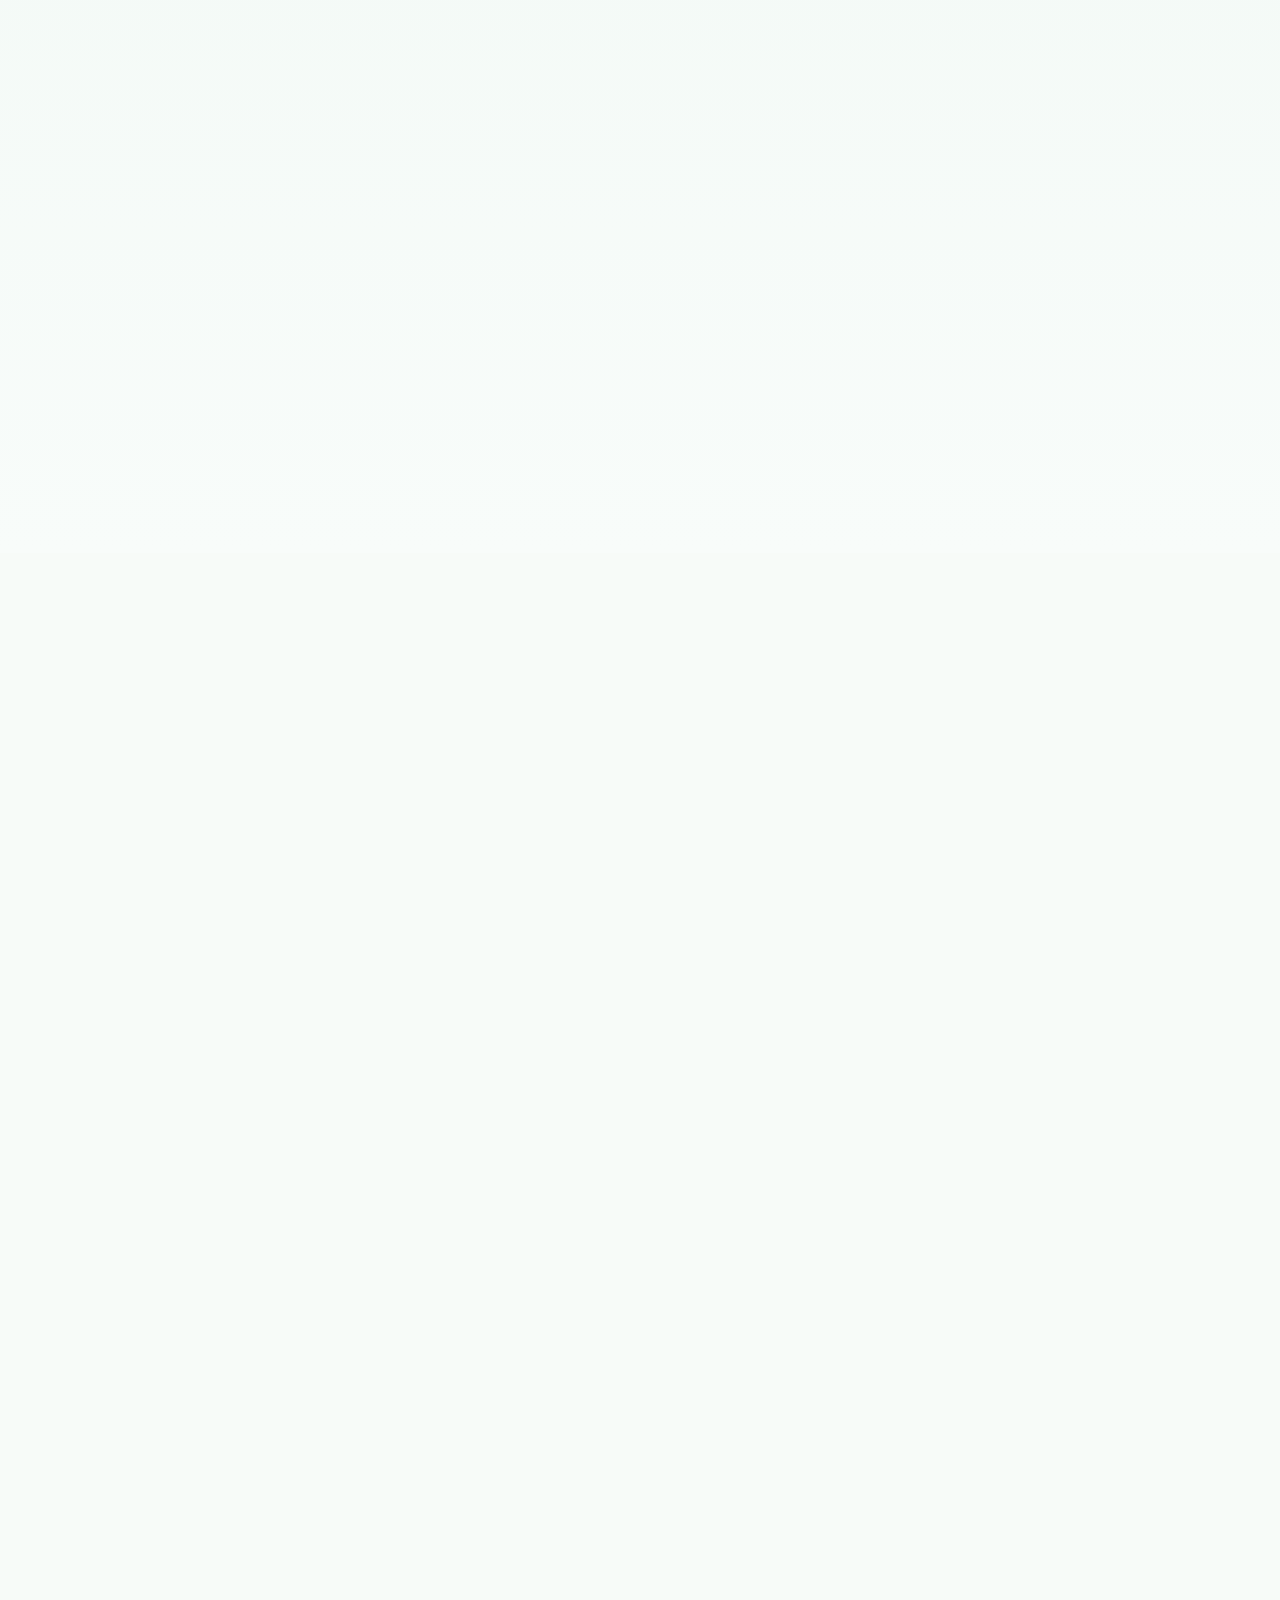
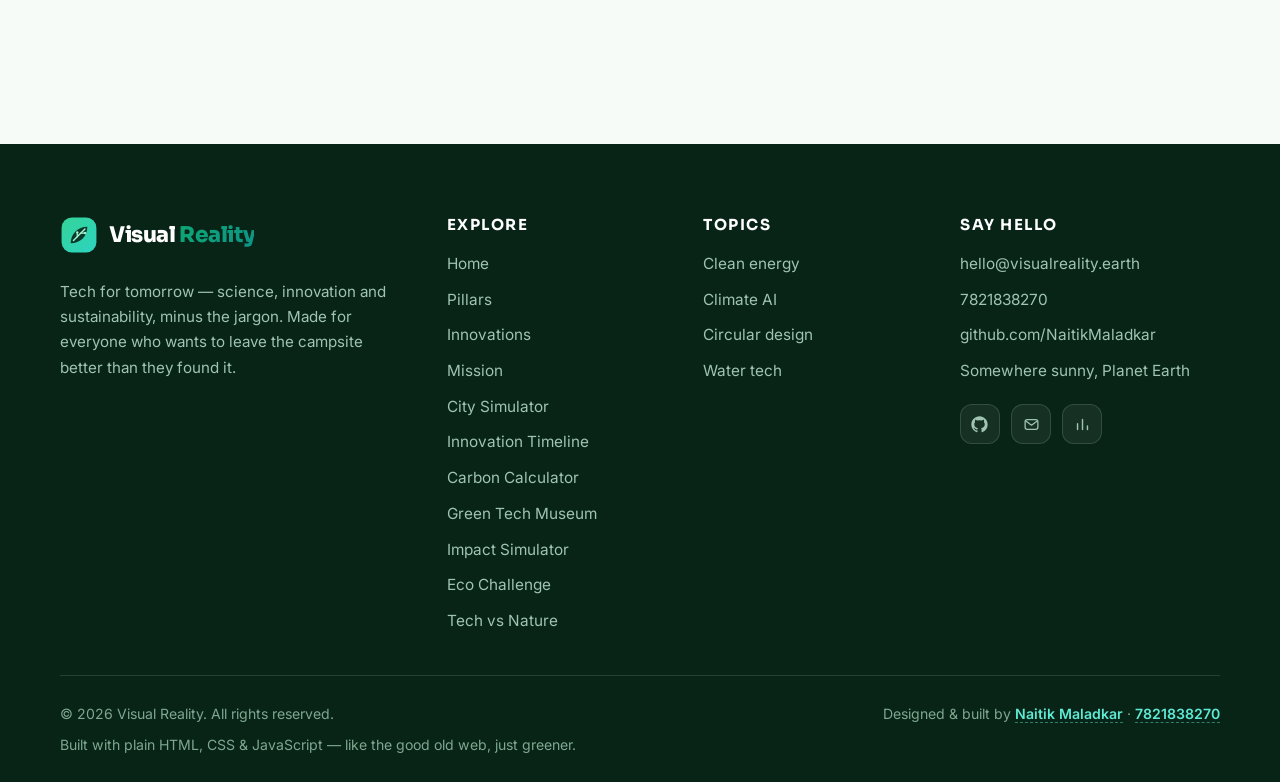
==== commit 90476104: "Desktop inline nav bar (no hamburger); hamburger kept below 1024px - nav-menu moved into the header " ====
--- a/public/index.html
+++ b/public/index.html
@@ -20,11 +20,11 @@
   <link rel="preconnect" href="https://fonts.googleapis.com" />
   <link rel="preconnect" href="https://fonts.gstatic.com" crossorigin />
   <link href="https://fonts.googleapis.com/css2?family=Inter:wght@400;500;600;700&family=Sora:wght@600;700;800&display=swap" rel="stylesheet" />
-  <link rel="stylesheet" href="styles.css" />
-  <link rel="stylesheet" href="wizard.css" />
-  <link rel="stylesheet" href="intro.css" />
-  <link rel="stylesheet" href="motion.css" />
-  <link rel="stylesheet" href="terrasense.css" />
+  <link rel="stylesheet" href="styles.css?v=20261022a" />
+  <link rel="stylesheet" href="wizard.css?v=20261022a" />
+  <link rel="stylesheet" href="intro.css?v=20261022a" />
+  <link rel="stylesheet" href="motion.css?v=20261022a" />
+  <link rel="stylesheet" href="terrasense.css?v=20261022a" />
 </head>
 <body>
   <!-- ======= CINEMATIC INTRO OVERLAY ======= -->
@@ -128,6 +128,22 @@
         <span class="brand-name">Visual <em>Reality</em></span>
       </a>
 
+        <div class="nav-menu" id="nav-menu">
+        <div class="container nav-menu-inner">
+          <nav class="nav-links" aria-label="Site pages">
+            <a href="./" aria-label="Home"><span class="nl-t">Home</span><span class="nl-s" aria-hidden="true">Home</span><span class="nl-d">Start here</span></a>
+            <a href="./city" aria-label="Future City"><span class="nl-t">Future City</span><span class="nl-s" aria-hidden="true">City</span><span class="nl-d">Build a 2060 city</span></a>
+            <a href="./timeline" aria-label="Timeline"><span class="nl-t">Timeline</span><span class="nl-s" aria-hidden="true">Timeline</span><span class="nl-d">1952 &rarr; today</span></a>
+            <a href="./carbon" aria-label="Carbon Calculator"><span class="nl-t">Carbon Calculator</span><span class="nl-s" aria-hidden="true">Carbon</span><span class="nl-d">Measure your footprint</span></a>
+            <a href="./museum" aria-label="Green Tech Museum"><span class="nl-t">Green Tech Museum</span><span class="nl-s" aria-hidden="true">Museum</span><span class="nl-d">Walk the halls</span></a>
+            <a href="./impact" aria-label="Impact Simulator"><span class="nl-t">Impact Simulator</span><span class="nl-s" aria-hidden="true">Impact</span><span class="nl-d">What-if the world</span></a>
+            <a href="./challenge" aria-label="Eco Challenge"><span class="nl-t">Eco Challenge</span><span class="nl-s" aria-hidden="true">Challenge</span><span class="nl-d">Daily green quests</span></a>
+            <a href="./balance" aria-label="Tech vs Nature"><span class="nl-t">Tech vs Nature</span><span class="nl-s" aria-hidden="true">Balance</span><span class="nl-d">The balance game</span></a>
+          </nav>
+          <a href="./#join" class="btn btn-primary btn-sm nav-menu-cta">Join the movement</a>
+        </div>
+        </div>
+
       <div class="nav-right">
         <a href="#join" class="btn btn-primary btn-sm nav-cta">Join the movement</a>
         <button class="nav-toggle" type="button" aria-expanded="false" aria-controls="nav-menu" aria-label="Open menu">
@@ -138,21 +154,6 @@
       </div>
     </nav>
 
-    <div class="nav-menu" id="nav-menu">
-      <div class="container nav-menu-inner">
-        <nav class="nav-links" aria-label="Site pages">
-          <a href="/"><span class="nl-t">Home</span><span class="nl-d">Start here</span></a>
-          <a href="/city"><span class="nl-t">Future City</span><span class="nl-d">Build a 2060 city</span></a>
-          <a href="/timeline"><span class="nl-t">Timeline</span><span class="nl-d">1952 &rarr; today</span></a>
-          <a href="/carbon"><span class="nl-t">Carbon Calculator</span><span class="nl-d">Measure your footprint</span></a>
-          <a href="/museum"><span class="nl-t">Green Tech Museum</span><span class="nl-d">Walk the halls</span></a>
-          <a href="/impact"><span class="nl-t">Impact Simulator</span><span class="nl-d">What-if the world</span></a>
-          <a href="/challenge"><span class="nl-t">Eco Challenge</span><span class="nl-d">Daily green quests</span></a>
-          <a href="/balance"><span class="nl-t">Tech vs Nature</span><span class="nl-d">The balance game</span></a>
-        </nav>
-        <a href="/#join" class="btn btn-primary btn-sm nav-menu-cta">Join the movement</a>
-      </div>
-    </div>
   </header>
 
   <main id="main">
@@ -506,7 +507,7 @@
               in our new Future City Simulator.
             </p>
           </div>
-          <a class="btn btn-primary sim-banner-btn" href="/city">
+          <a class="btn btn-primary sim-banner-btn" href="./city">
             Launch the simulator
             <svg width="16" height="16" viewBox="0 0 24 24" fill="none" aria-hidden="true"><path d="M5 12h14m0 0-5.5-5.5M19 12l-5.5 5.5" stroke="currentColor" stroke-width="2" stroke-linecap="round" stroke-linejoin="round"/></svg>
           </a>
@@ -527,7 +528,7 @@
               revolution in our new Innovation Timeline.
             </p>
           </div>
-          <a class="btn btn-primary sim-banner-btn" href="/timeline">
+          <a class="btn btn-primary sim-banner-btn" href="./timeline">
             Explore the timeline
             <svg width="16" height="16" viewBox="0 0 24 24" fill="none" aria-hidden="true"><path d="M5 12h14m0 0-5.5-5.5M19 12l-5.5 5.5" stroke="currentColor" stroke-width="2" stroke-linecap="round" stroke-linejoin="round"/></svg>
           </a>
@@ -548,7 +549,7 @@
               green-tech game plan ranked by tonnes saved.
             </p>
           </div>
-          <a class="btn btn-primary sim-banner-btn" href="/carbon">
+          <a class="btn btn-primary sim-banner-btn" href="./carbon">
             Try the calculator
             <svg width="16" height="16" viewBox="0 0 24 24" fill="none" aria-hidden="true"><path d="M5 12h14m0 0-5.5-5.5M19 12l-5.5 5.5" stroke="currentColor" stroke-width="2" stroke-linecap="round" stroke-linejoin="round"/></svg>
           </a>
@@ -569,7 +570,7 @@
               and collect a few record-breaking stats on the way.
             </p>
           </div>
-          <a class="btn btn-primary sim-banner-btn" href="/museum">
+          <a class="btn btn-primary sim-banner-btn" href="./museum">
             Enter the museum
             <svg width="16" height="16" viewBox="0 0 24 24" fill="none" aria-hidden="true"><path d="M5 12h14m0 0-5.5-5.5M19 12l-5.5 5.5" stroke="currentColor" stroke-width="2" stroke-linecap="round" stroke-linejoin="round"/></svg>
           </a>
@@ -590,7 +591,7 @@
               electric. Real data, honest math, zero waiting.
             </p>
           </div>
-          <a class="btn btn-primary sim-banner-btn" href="/impact">
+          <a class="btn btn-primary sim-banner-btn" href="./impact">
             Run the simulation
             <svg width="16" height="16" viewBox="0 0 24 24" fill="none" aria-hidden="true"><path d="M5 12h14m0 0-5.5-5.5M19 12l-5.5 5.5" stroke="currentColor" stroke-width="2" stroke-linecap="round" stroke-linejoin="round"/></svg>
           </a>
@@ -613,11 +614,11 @@
             </p>
           </div>
           <div class="play-banner-actions">
-            <a class="btn btn-primary" href="/challenge">
+            <a class="btn btn-primary" href="./challenge">
               Take the challenge
               <svg width="16" height="16" viewBox="0 0 24 24" fill="none" aria-hidden="true"><path d="M5 12h14m0 0-5.5-5.5M19 12l-5.5 5.5" stroke="currentColor" stroke-width="2" stroke-linecap="round" stroke-linejoin="round"/></svg>
             </a>
-            <a class="btn btn-ghost" href="/balance">Play the balance game</a>
+            <a class="btn btn-ghost" href="./balance">Play the balance game</a>
           </div>
         </div>
       </div>
@@ -730,23 +731,23 @@
             <li><a href="#pillars">Pillars</a></li>
             <li><a href="#innovations">Innovations</a></li>
             <li><a href="#mission">Mission</a></li>
-            <li><a href="/city">City Simulator</a></li>
-            <li><a href="/timeline">Innovation Timeline</a></li>
-            <li><a href="/carbon">Carbon Calculator</a></li>
-            <li><a href="/museum">Green Tech Museum</a></li>
-            <li><a href="/impact">Impact Simulator</a></li>
-            <li><a href="/challenge">Eco Challenge</a></li>
-            <li><a href="/balance">Tech vs Nature</a></li>
+            <li><a href="./city">City Simulator</a></li>
+            <li><a href="./timeline">Innovation Timeline</a></li>
+            <li><a href="./carbon">Carbon Calculator</a></li>
+            <li><a href="./museum">Green Tech Museum</a></li>
+            <li><a href="./impact">Impact Simulator</a></li>
+            <li><a href="./challenge">Eco Challenge</a></li>
+            <li><a href="./balance">Tech vs Nature</a></li>
           </ul>
         </nav>
 
         <nav class="footer-col" aria-label="Topics">
           <h3>Topics</h3>
           <ul>
-            <li><a href="/impact">Clean energy</a></li>
+            <li><a href="./impact">Clean energy</a></li>
             <li><a href="#innovations">Climate AI</a></li>
-            <li><a href="/balance">Circular design</a></li>
-            <li><a href="/museum">Water tech</a></li>
+            <li><a href="./balance">Circular design</a></li>
+            <li><a href="./museum">Water tech</a></li>
           </ul>
         </nav>
 
@@ -784,10 +785,10 @@
     <svg width="18" height="18" viewBox="0 0 24 24" fill="none" aria-hidden="true"><path d="M12 19V5m0 0-6 6m6-6 6 6" stroke="currentColor" stroke-width="2.2" stroke-linecap="round" stroke-linejoin="round"/></svg>
   </button>
 
-  <script src="intro.js"></script>
-  <script src="wizard.js"></script>
-  <script src="script.js"></script>
-  <script src="motion.js"></script>
-  <script src="terrasense.js"></script>
+  <script src="intro.js?v=20261022a"></script>
+  <script src="wizard.js?v=20261022a"></script>
+  <script src="script.js?v=20261022a"></script>
+  <script src="motion.js?v=20261022a"></script>
+  <script src="terrasense.js?v=20261022a"></script>
 </body>
 </html>
--- a/public/styles.css
+++ b/public/styles.css
@@ -1493,6 +1493,10 @@
   cursor: pointer;
   flex-direction: column;
   gap: 4px;
+  touch-action: manipulation;
+  -webkit-tap-highlight-color: transparent;
+  user-select: none;
+  -webkit-user-select: none;
   transition: border-color 0.25s ease, background 0.25s ease,
     box-shadow 0.25s ease, transform 0.2s ease;
 }
@@ -1543,6 +1547,7 @@
   top: 100%;
   left: 0;
   right: 0;
+  z-index: 5;
   max-height: calc(100dvh - 90px);
   overflow-y: auto;
   background: rgba(255, 255, 255, 0.94);
@@ -1576,6 +1581,8 @@
   gap: 0.5rem;
 }
 
+/* Links are ALWAYS visible and clickable — no entrance animation, no moving
+   targets: taps can never race an in-flight transform or delay. */
 .nav-links a {
   display: flex;
   flex-direction: column;
@@ -1587,30 +1594,12 @@
   text-decoration: none;
   transition: background 0.22s ease, border-color 0.22s ease,
     transform 0.22s ease, box-shadow 0.22s ease;
-  opacity: 0;
-  transform: translateY(-6px);
-}
-
-.nav-menu.open .nav-links a {
-  animation: navLinkIn 0.42s cubic-bezier(0.22, 1, 0.36, 1) forwards;
-}
-
-@keyframes navLinkIn {
-  to {
-    opacity: 1;
-    transform: translateY(0);
-  }
-}
-
-/* stagger */
-.nav-menu.open .nav-links a:nth-child(1) { animation-delay: 0.02s; }
-.nav-menu.open .nav-links a:nth-child(2) { animation-delay: 0.05s; }
-.nav-menu.open .nav-links a:nth-child(3) { animation-delay: 0.08s; }
-.nav-menu.open .nav-links a:nth-child(4) { animation-delay: 0.11s; }
-.nav-menu.open .nav-links a:nth-child(5) { animation-delay: 0.14s; }
-.nav-menu.open .nav-links a:nth-child(6) { animation-delay: 0.17s; }
-.nav-menu.open .nav-links a:nth-child(7) { animation-delay: 0.2s; }
-.nav-menu.open .nav-links a:nth-child(8) { animation-delay: 0.23s; }
+  touch-action: manipulation;
+  -webkit-tap-highlight-color: transparent;
+}
+
+/* NOTE: no per-link entrance animation on purpose — moving targets race
+   against touch hit-testing; the panel fade/slide is the only motion. */
 
 .nav-links a:hover {
   background: var(--mint);
@@ -1703,6 +1692,119 @@
   }
 }
 
+@media (hover: none) {
+  /* touch devices: no sticky hover lift */
+  .nav-links a:hover {
+    transform: none;
+  }
+}
+
+/* ============================================================
+   Desktop (>= 1024px): proper inline nav bar — no hamburger.
+   The same .nav-menu block renders as a centered row of links
+   between the brand and the CTA. Short labels (.nl-s) replace
+   the long ones; descriptions stay mobile-only.
+   ============================================================ */
+/* short labels only exist for the desktop bar */
+.nav-links a .nl-s {
+  display: none;
+}
+
+@media (min-width: 1024px) {
+  .nav-toggle {
+    display: none;
+  }
+
+  .nav-menu {
+    position: static;
+    flex: 1 1 auto;
+    min-width: 0;
+    display: flex;
+    align-items: center;
+    justify-content: center;
+    max-height: none;
+    overflow: visible;
+    background: transparent;
+    backdrop-filter: none;
+    -webkit-backdrop-filter: none;
+    border-bottom: 0;
+    box-shadow: none;
+    opacity: 1;
+    visibility: visible;
+    transform: none;
+    pointer-events: auto;
+    transition: none;
+  }
+
+  .nav-menu-inner {
+    display: flex;
+    align-items: center;
+    width: 100%;
+    max-width: none;
+    margin: 0;
+    padding: 0;
+  }
+
+  .nav-links {
+    display: flex;
+    flex-direction: row;
+    align-items: center;
+    justify-content: center;
+    flex-wrap: nowrap;
+    gap: 0.1rem;
+    width: 100%;
+  }
+
+  .nav-links a {
+    flex-direction: row;
+    align-items: center;
+    justify-content: center;
+    padding: 0.42rem 0.55rem;
+    border-radius: 10px;
+  }
+
+  .nav-links a .nl-t,
+  .nav-links a .nl-d {
+    display: none;
+  }
+
+  .nav-links a .nl-s {
+    display: inline-block;
+    font-family: var(--font-head);
+    font-size: 0.9rem;
+    font-weight: 600;
+    color: var(--ink);
+    line-height: 1;
+    white-space: nowrap;
+    transition: color 0.2s ease;
+  }
+
+  .nav-links a:hover {
+    background: var(--mint);
+    border-color: transparent;
+    transform: none;
+    box-shadow: none;
+  }
+
+  .nav-links a:hover .nl-s {
+    color: var(--brand-deep);
+  }
+
+  .nav-links a[aria-current="page"] {
+    background: var(--mint);
+    border-color: rgba(14, 159, 110, 0.28);
+    box-shadow: none;
+  }
+
+  .nav-links a[aria-current="page"] .nl-s {
+    color: var(--brand-deep);
+  }
+
+  .nav-menu-cta {
+    display: none !important;
+  }
+}
+
 @media (prefers-reduced-motion: reduce) {
   .nav-toggle,
   .nav-toggle-bar,
@@ -1710,12 +1812,22 @@
   .nav-links a {
     transition: none !important;
     animation: none !important;
-    opacity: 1;
-    transform: none;
-  }
-
+  }
+}
+
+/* the closed dropdown stays hidden under reduced motion too
+   (desktop inline bar is excluded — it is always visible) */
+@media (max-width: 1023.98px) and (prefers-reduced-motion: reduce) {
   .nav-menu:not(.open) {
     opacity: 0;
     visibility: hidden;
   }
 }
+
+/* While the menu is open, keep the floating chat button out of the way
+   so it can never sit on top of menu items on short screens. */
+body.nav-open .ts-fab {
+  opacity: 0 !important;
+  pointer-events: none !important;
+  transform: scale(0.82);
+}
--- a/public/terrasense.css
+++ b/public/terrasense.css
@@ -140,6 +140,19 @@
   transform: none;
 }
 
+/* CRITICAL: .ts-panel { display:flex } would defeat the [hidden] attribute
+   (author rules beat the UA's [hidden]{display:none}), leaving an invisible
+   opacity-0 panel permanently rendered at z-index 945 — it silently swallowed
+   every tap that landed on it (hamburger menu items, page content). */
+.ts-panel[hidden] {
+  display: none !important;
+}
+
+/* Belt & braces: a closed (or fading-out) panel can never intercept clicks. */
+.ts-panel:not(.open) {
+  pointer-events: none;
+}
+
 /* ---------- Header ---------- */
 .ts-head {
   display: flex;
